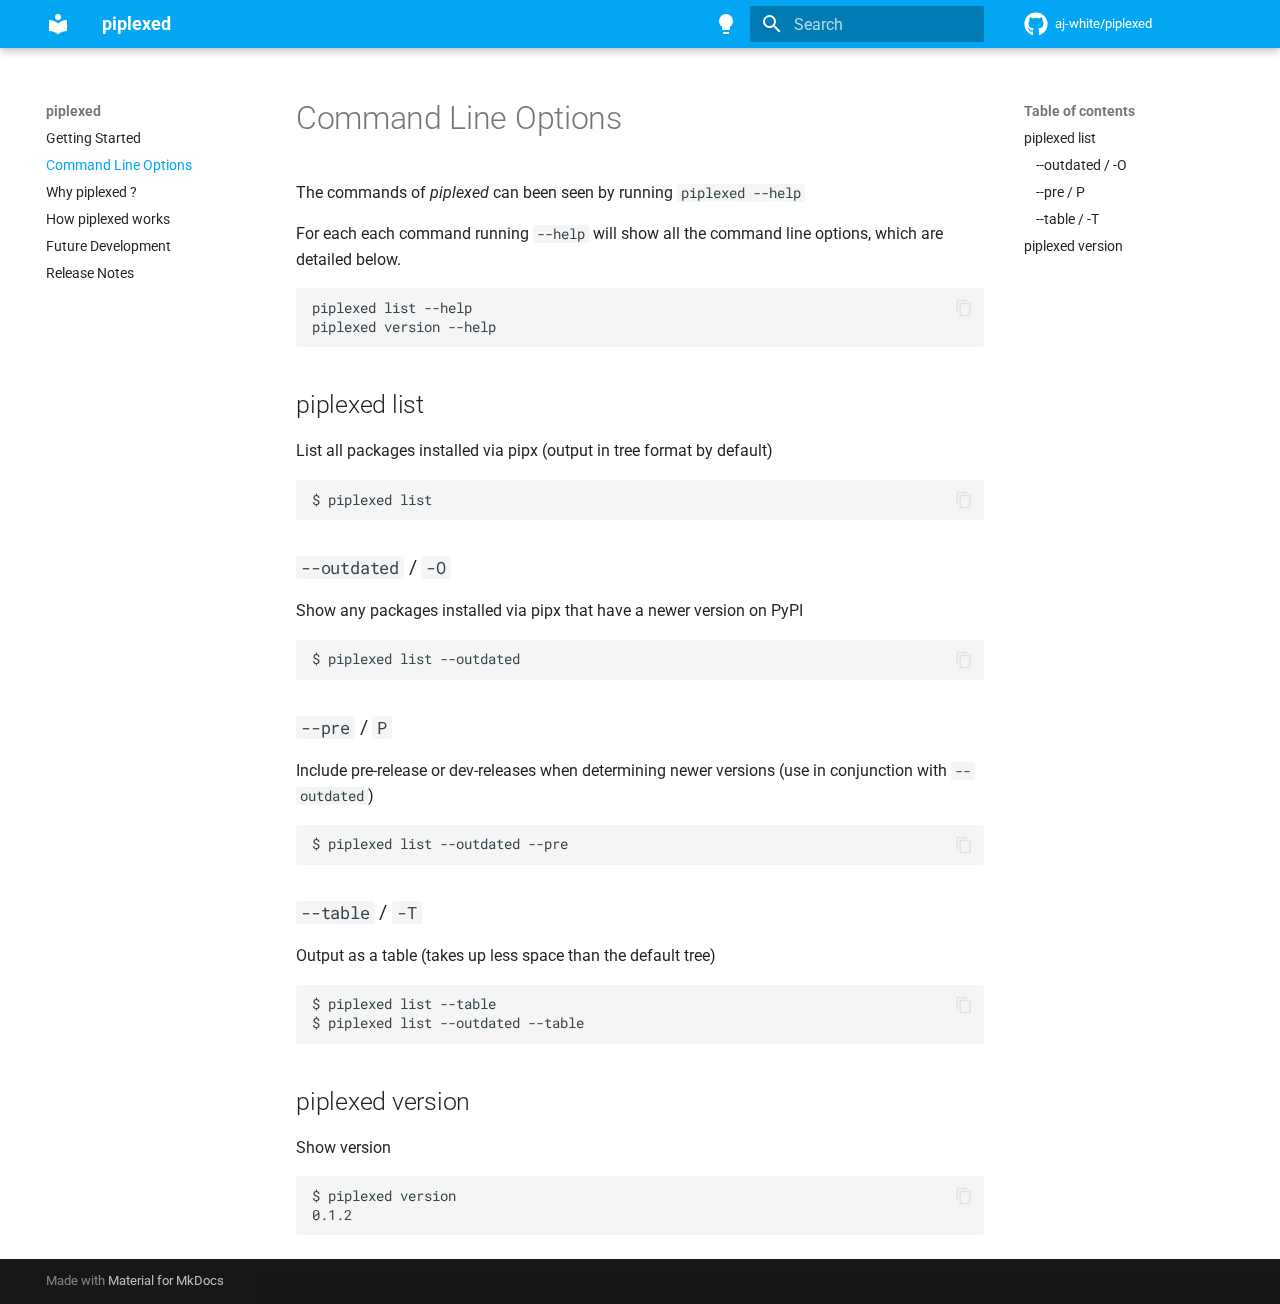
==== Command-line-options/index.html @ 7ccd39fd "Deployed 7c98d0a with MkDocs version: 1.4.3" ====
<!doctype html>
<html lang="en" class="no-js">
  <head>
    
      <meta charset="utf-8">
      <meta name="viewport" content="width=device-width,initial-scale=1">
      
        <meta name="description" content="Find outdated pipx installed packages">
      
      
      
      
        <link rel="prev" href="..">
      
      
        <link rel="next" href="../Why-piplexed/">
      
      <link rel="icon" href="../assets/images/favicon.png">
      <meta name="generator" content="mkdocs-1.4.3, mkdocs-material-9.1.15">
    
    
      
        <title>Command Line Options - piplexed</title>
      
    
    
      <link rel="stylesheet" href="../assets/stylesheets/main.26e3688c.min.css">
      
        
        <link rel="stylesheet" href="../assets/stylesheets/palette.ecc896b0.min.css">
      
      

    
    
    
      
        
        
        <link rel="preconnect" href="https://fonts.gstatic.com" crossorigin>
        <link rel="stylesheet" href="https://fonts.googleapis.com/css?family=Roboto:300,300i,400,400i,700,700i%7CRoboto+Mono:400,400i,700,700i&display=fallback">
        <style>:root{--md-text-font:"Roboto";--md-code-font:"Roboto Mono"}</style>
      
    
    
      <link rel="stylesheet" href="../css/custom.css">
    
    <script>__md_scope=new URL("..",location),__md_hash=e=>[...e].reduce((e,_)=>(e<<5)-e+_.charCodeAt(0),0),__md_get=(e,_=localStorage,t=__md_scope)=>JSON.parse(_.getItem(t.pathname+"."+e)),__md_set=(e,_,t=localStorage,a=__md_scope)=>{try{t.setItem(a.pathname+"."+e,JSON.stringify(_))}catch(e){}}</script>
    
      

    
    
    
  </head>
  
  
    
    
      
    
    
    
    
    <body dir="ltr" data-md-color-scheme="default" data-md-color-primary="light-blue" data-md-color-accent="purple">
  
    
    
      <script>var palette=__md_get("__palette");if(palette&&"object"==typeof palette.color)for(var key of Object.keys(palette.color))document.body.setAttribute("data-md-color-"+key,palette.color[key])</script>
    
    <input class="md-toggle" data-md-toggle="drawer" type="checkbox" id="__drawer" autocomplete="off">
    <input class="md-toggle" data-md-toggle="search" type="checkbox" id="__search" autocomplete="off">
    <label class="md-overlay" for="__drawer"></label>
    <div data-md-component="skip">
      
        
        <a href="#command-line-options" class="md-skip">
          Skip to content
        </a>
      
    </div>
    <div data-md-component="announce">
      
    </div>
    
    
      

  

<header class="md-header md-header--shadow" data-md-component="header">
  <nav class="md-header__inner md-grid" aria-label="Header">
    <a href=".." title="piplexed" class="md-header__button md-logo" aria-label="piplexed" data-md-component="logo">
      
  
  <svg xmlns="http://www.w3.org/2000/svg" viewBox="0 0 24 24"><path d="M12 8a3 3 0 0 0 3-3 3 3 0 0 0-3-3 3 3 0 0 0-3 3 3 3 0 0 0 3 3m0 3.54C9.64 9.35 6.5 8 3 8v11c3.5 0 6.64 1.35 9 3.54 2.36-2.19 5.5-3.54 9-3.54V8c-3.5 0-6.64 1.35-9 3.54Z"/></svg>

    </a>
    <label class="md-header__button md-icon" for="__drawer">
      <svg xmlns="http://www.w3.org/2000/svg" viewBox="0 0 24 24"><path d="M3 6h18v2H3V6m0 5h18v2H3v-2m0 5h18v2H3v-2Z"/></svg>
    </label>
    <div class="md-header__title" data-md-component="header-title">
      <div class="md-header__ellipsis">
        <div class="md-header__topic">
          <span class="md-ellipsis">
            piplexed
          </span>
        </div>
        <div class="md-header__topic" data-md-component="header-topic">
          <span class="md-ellipsis">
            
              Command Line Options
            
          </span>
        </div>
      </div>
    </div>
    
      
        <form class="md-header__option" data-md-component="palette">
          
            
            
            
            <input class="md-option" data-md-color-media="None" data-md-color-scheme="default" data-md-color-primary="light-blue" data-md-color-accent="purple"  aria-label="Switch to light mode"  type="radio" name="__palette" id="__palette_1">
            
              <label class="md-header__button md-icon" title="Switch to light mode" for="__palette_2" hidden>
                <svg xmlns="http://www.w3.org/2000/svg" viewBox="0 0 24 24"><path d="M12 2a7 7 0 0 0-7 7c0 2.38 1.19 4.47 3 5.74V17a1 1 0 0 0 1 1h6a1 1 0 0 0 1-1v-2.26c1.81-1.27 3-3.36 3-5.74a7 7 0 0 0-7-7M9 21a1 1 0 0 0 1 1h4a1 1 0 0 0 1-1v-1H9v1Z"/></svg>
              </label>
            
          
            
            
            
            <input class="md-option" data-md-color-media="None" data-md-color-scheme="slate" data-md-color-primary="light-blue" data-md-color-accent="amber"  aria-label="Switch to dark mode"  type="radio" name="__palette" id="__palette_2">
            
              <label class="md-header__button md-icon" title="Switch to dark mode" for="__palette_1" hidden>
                <svg xmlns="http://www.w3.org/2000/svg" viewBox="0 0 24 24"><path d="M12 2a7 7 0 0 1 7 7c0 2.38-1.19 4.47-3 5.74V17a1 1 0 0 1-1 1H9a1 1 0 0 1-1-1v-2.26C6.19 13.47 5 11.38 5 9a7 7 0 0 1 7-7M9 21v-1h6v1a1 1 0 0 1-1 1h-4a1 1 0 0 1-1-1m3-17a5 5 0 0 0-5 5c0 2.05 1.23 3.81 3 4.58V16h4v-2.42c1.77-.77 3-2.53 3-4.58a5 5 0 0 0-5-5Z"/></svg>
              </label>
            
          
        </form>
      
    
    
    
      <label class="md-header__button md-icon" for="__search">
        <svg xmlns="http://www.w3.org/2000/svg" viewBox="0 0 24 24"><path d="M9.5 3A6.5 6.5 0 0 1 16 9.5c0 1.61-.59 3.09-1.56 4.23l.27.27h.79l5 5-1.5 1.5-5-5v-.79l-.27-.27A6.516 6.516 0 0 1 9.5 16 6.5 6.5 0 0 1 3 9.5 6.5 6.5 0 0 1 9.5 3m0 2C7 5 5 7 5 9.5S7 14 9.5 14 14 12 14 9.5 12 5 9.5 5Z"/></svg>
      </label>
      <div class="md-search" data-md-component="search" role="dialog">
  <label class="md-search__overlay" for="__search"></label>
  <div class="md-search__inner" role="search">
    <form class="md-search__form" name="search">
      <input type="text" class="md-search__input" name="query" aria-label="Search" placeholder="Search" autocapitalize="off" autocorrect="off" autocomplete="off" spellcheck="false" data-md-component="search-query" required>
      <label class="md-search__icon md-icon" for="__search">
        <svg xmlns="http://www.w3.org/2000/svg" viewBox="0 0 24 24"><path d="M9.5 3A6.5 6.5 0 0 1 16 9.5c0 1.61-.59 3.09-1.56 4.23l.27.27h.79l5 5-1.5 1.5-5-5v-.79l-.27-.27A6.516 6.516 0 0 1 9.5 16 6.5 6.5 0 0 1 3 9.5 6.5 6.5 0 0 1 9.5 3m0 2C7 5 5 7 5 9.5S7 14 9.5 14 14 12 14 9.5 12 5 9.5 5Z"/></svg>
        <svg xmlns="http://www.w3.org/2000/svg" viewBox="0 0 24 24"><path d="M20 11v2H8l5.5 5.5-1.42 1.42L4.16 12l7.92-7.92L13.5 5.5 8 11h12Z"/></svg>
      </label>
      <nav class="md-search__options" aria-label="Search">
        
        <button type="reset" class="md-search__icon md-icon" title="Clear" aria-label="Clear" tabindex="-1">
          <svg xmlns="http://www.w3.org/2000/svg" viewBox="0 0 24 24"><path d="M19 6.41 17.59 5 12 10.59 6.41 5 5 6.41 10.59 12 5 17.59 6.41 19 12 13.41 17.59 19 19 17.59 13.41 12 19 6.41Z"/></svg>
        </button>
      </nav>
      
    </form>
    <div class="md-search__output">
      <div class="md-search__scrollwrap" data-md-scrollfix>
        <div class="md-search-result" data-md-component="search-result">
          <div class="md-search-result__meta">
            Initializing search
          </div>
          <ol class="md-search-result__list" role="presentation"></ol>
        </div>
      </div>
    </div>
  </div>
</div>
    
    
      <div class="md-header__source">
        <a href="https://github.com/aj-white/piplexed" title="Go to repository" class="md-source" data-md-component="source">
  <div class="md-source__icon md-icon">
    
    <svg xmlns="http://www.w3.org/2000/svg" viewBox="0 0 496 512"><!--! Font Awesome Free 6.4.0 by @fontawesome - https://fontawesome.com License - https://fontawesome.com/license/free (Icons: CC BY 4.0, Fonts: SIL OFL 1.1, Code: MIT License) Copyright 2023 Fonticons, Inc.--><path d="M165.9 397.4c0 2-2.3 3.6-5.2 3.6-3.3.3-5.6-1.3-5.6-3.6 0-2 2.3-3.6 5.2-3.6 3-.3 5.6 1.3 5.6 3.6zm-31.1-4.5c-.7 2 1.3 4.3 4.3 4.9 2.6 1 5.6 0 6.2-2s-1.3-4.3-4.3-5.2c-2.6-.7-5.5.3-6.2 2.3zm44.2-1.7c-2.9.7-4.9 2.6-4.6 4.9.3 2 2.9 3.3 5.9 2.6 2.9-.7 4.9-2.6 4.6-4.6-.3-1.9-3-3.2-5.9-2.9zM244.8 8C106.1 8 0 113.3 0 252c0 110.9 69.8 205.8 169.5 239.2 12.8 2.3 17.3-5.6 17.3-12.1 0-6.2-.3-40.4-.3-61.4 0 0-70 15-84.7-29.8 0 0-11.4-29.1-27.8-36.6 0 0-22.9-15.7 1.6-15.4 0 0 24.9 2 38.6 25.8 21.9 38.6 58.6 27.5 72.9 20.9 2.3-16 8.8-27.1 16-33.7-55.9-6.2-112.3-14.3-112.3-110.5 0-27.5 7.6-41.3 23.6-58.9-2.6-6.5-11.1-33.3 2.6-67.9 20.9-6.5 69 27 69 27 20-5.6 41.5-8.5 62.8-8.5s42.8 2.9 62.8 8.5c0 0 48.1-33.6 69-27 13.7 34.7 5.2 61.4 2.6 67.9 16 17.7 25.8 31.5 25.8 58.9 0 96.5-58.9 104.2-114.8 110.5 9.2 7.9 17 22.9 17 46.4 0 33.7-.3 75.4-.3 83.6 0 6.5 4.6 14.4 17.3 12.1C428.2 457.8 496 362.9 496 252 496 113.3 383.5 8 244.8 8zM97.2 352.9c-1.3 1-1 3.3.7 5.2 1.6 1.6 3.9 2.3 5.2 1 1.3-1 1-3.3-.7-5.2-1.6-1.6-3.9-2.3-5.2-1zm-10.8-8.1c-.7 1.3.3 2.9 2.3 3.9 1.6 1 3.6.7 4.3-.7.7-1.3-.3-2.9-2.3-3.9-2-.6-3.6-.3-4.3.7zm32.4 35.6c-1.6 1.3-1 4.3 1.3 6.2 2.3 2.3 5.2 2.6 6.5 1 1.3-1.3.7-4.3-1.3-6.2-2.2-2.3-5.2-2.6-6.5-1zm-11.4-14.7c-1.6 1-1.6 3.6 0 5.9 1.6 2.3 4.3 3.3 5.6 2.3 1.6-1.3 1.6-3.9 0-6.2-1.4-2.3-4-3.3-5.6-2z"/></svg>
  </div>
  <div class="md-source__repository">
    aj-white/piplexed
  </div>
</a>
      </div>
    
  </nav>
  
</header>
    
    <div class="md-container" data-md-component="container">
      
      
        
          
        
      
      <main class="md-main" data-md-component="main">
        <div class="md-main__inner md-grid">
          
            
              
              <div class="md-sidebar md-sidebar--primary" data-md-component="sidebar" data-md-type="navigation" >
                <div class="md-sidebar__scrollwrap">
                  <div class="md-sidebar__inner">
                    


<nav class="md-nav md-nav--primary" aria-label="Navigation" data-md-level="0">
  <label class="md-nav__title" for="__drawer">
    <a href=".." title="piplexed" class="md-nav__button md-logo" aria-label="piplexed" data-md-component="logo">
      
  
  <svg xmlns="http://www.w3.org/2000/svg" viewBox="0 0 24 24"><path d="M12 8a3 3 0 0 0 3-3 3 3 0 0 0-3-3 3 3 0 0 0-3 3 3 3 0 0 0 3 3m0 3.54C9.64 9.35 6.5 8 3 8v11c3.5 0 6.64 1.35 9 3.54 2.36-2.19 5.5-3.54 9-3.54V8c-3.5 0-6.64 1.35-9 3.54Z"/></svg>

    </a>
    piplexed
  </label>
  
    <div class="md-nav__source">
      <a href="https://github.com/aj-white/piplexed" title="Go to repository" class="md-source" data-md-component="source">
  <div class="md-source__icon md-icon">
    
    <svg xmlns="http://www.w3.org/2000/svg" viewBox="0 0 496 512"><!--! Font Awesome Free 6.4.0 by @fontawesome - https://fontawesome.com License - https://fontawesome.com/license/free (Icons: CC BY 4.0, Fonts: SIL OFL 1.1, Code: MIT License) Copyright 2023 Fonticons, Inc.--><path d="M165.9 397.4c0 2-2.3 3.6-5.2 3.6-3.3.3-5.6-1.3-5.6-3.6 0-2 2.3-3.6 5.2-3.6 3-.3 5.6 1.3 5.6 3.6zm-31.1-4.5c-.7 2 1.3 4.3 4.3 4.9 2.6 1 5.6 0 6.2-2s-1.3-4.3-4.3-5.2c-2.6-.7-5.5.3-6.2 2.3zm44.2-1.7c-2.9.7-4.9 2.6-4.6 4.9.3 2 2.9 3.3 5.9 2.6 2.9-.7 4.9-2.6 4.6-4.6-.3-1.9-3-3.2-5.9-2.9zM244.8 8C106.1 8 0 113.3 0 252c0 110.9 69.8 205.8 169.5 239.2 12.8 2.3 17.3-5.6 17.3-12.1 0-6.2-.3-40.4-.3-61.4 0 0-70 15-84.7-29.8 0 0-11.4-29.1-27.8-36.6 0 0-22.9-15.7 1.6-15.4 0 0 24.9 2 38.6 25.8 21.9 38.6 58.6 27.5 72.9 20.9 2.3-16 8.8-27.1 16-33.7-55.9-6.2-112.3-14.3-112.3-110.5 0-27.5 7.6-41.3 23.6-58.9-2.6-6.5-11.1-33.3 2.6-67.9 20.9-6.5 69 27 69 27 20-5.6 41.5-8.5 62.8-8.5s42.8 2.9 62.8 8.5c0 0 48.1-33.6 69-27 13.7 34.7 5.2 61.4 2.6 67.9 16 17.7 25.8 31.5 25.8 58.9 0 96.5-58.9 104.2-114.8 110.5 9.2 7.9 17 22.9 17 46.4 0 33.7-.3 75.4-.3 83.6 0 6.5 4.6 14.4 17.3 12.1C428.2 457.8 496 362.9 496 252 496 113.3 383.5 8 244.8 8zM97.2 352.9c-1.3 1-1 3.3.7 5.2 1.6 1.6 3.9 2.3 5.2 1 1.3-1 1-3.3-.7-5.2-1.6-1.6-3.9-2.3-5.2-1zm-10.8-8.1c-.7 1.3.3 2.9 2.3 3.9 1.6 1 3.6.7 4.3-.7.7-1.3-.3-2.9-2.3-3.9-2-.6-3.6-.3-4.3.7zm32.4 35.6c-1.6 1.3-1 4.3 1.3 6.2 2.3 2.3 5.2 2.6 6.5 1 1.3-1.3.7-4.3-1.3-6.2-2.2-2.3-5.2-2.6-6.5-1zm-11.4-14.7c-1.6 1-1.6 3.6 0 5.9 1.6 2.3 4.3 3.3 5.6 2.3 1.6-1.3 1.6-3.9 0-6.2-1.4-2.3-4-3.3-5.6-2z"/></svg>
  </div>
  <div class="md-source__repository">
    aj-white/piplexed
  </div>
</a>
    </div>
  
  <ul class="md-nav__list" data-md-scrollfix>
    
      
      
      

  
  
  
    <li class="md-nav__item">
      <a href=".." class="md-nav__link">
        Getting Started
      </a>
    </li>
  

    
      
      
      

  
  
    
  
  
    <li class="md-nav__item md-nav__item--active">
      
      <input class="md-nav__toggle md-toggle" type="checkbox" id="__toc">
      
      
        
      
      
        <label class="md-nav__link md-nav__link--active" for="__toc">
          Command Line Options
          <span class="md-nav__icon md-icon"></span>
        </label>
      
      <a href="./" class="md-nav__link md-nav__link--active">
        Command Line Options
      </a>
      
        

<nav class="md-nav md-nav--secondary" aria-label="Table of contents">
  
  
  
    
  
  
    <label class="md-nav__title" for="__toc">
      <span class="md-nav__icon md-icon"></span>
      Table of contents
    </label>
    <ul class="md-nav__list" data-md-component="toc" data-md-scrollfix>
      
        <li class="md-nav__item">
  <a href="#piplexed-list" class="md-nav__link">
    piplexed list
  </a>
  
    <nav class="md-nav" aria-label="piplexed list">
      <ul class="md-nav__list">
        
          <li class="md-nav__item">
  <a href="#-outdated-o" class="md-nav__link">
    --outdated / -O
  </a>
  
</li>
        
          <li class="md-nav__item">
  <a href="#-pre-p" class="md-nav__link">
    --pre / P
  </a>
  
</li>
        
          <li class="md-nav__item">
  <a href="#-table-t" class="md-nav__link">
    --table / -T
  </a>
  
</li>
        
      </ul>
    </nav>
  
</li>
      
        <li class="md-nav__item">
  <a href="#piplexed-version" class="md-nav__link">
    piplexed version
  </a>
  
</li>
      
    </ul>
  
</nav>
      
    </li>
  

    
      
      
      

  
  
  
    <li class="md-nav__item">
      <a href="../Why-piplexed/" class="md-nav__link">
        Why piplexed ?
      </a>
    </li>
  

    
      
      
      

  
  
  
    <li class="md-nav__item">
      <a href="../How-piplexed-works/" class="md-nav__link">
        How piplexed works
      </a>
    </li>
  

    
      
      
      

  
  
  
    <li class="md-nav__item">
      <a href="../Future-development/" class="md-nav__link">
        Future Development
      </a>
    </li>
  

    
      
      
      

  
  
  
    <li class="md-nav__item">
      <a href="../Release-notes/" class="md-nav__link">
        Release Notes
      </a>
    </li>
  

    
  </ul>
</nav>
                  </div>
                </div>
              </div>
            
            
              
              <div class="md-sidebar md-sidebar--secondary" data-md-component="sidebar" data-md-type="toc" >
                <div class="md-sidebar__scrollwrap">
                  <div class="md-sidebar__inner">
                    

<nav class="md-nav md-nav--secondary" aria-label="Table of contents">
  
  
  
    
  
  
    <label class="md-nav__title" for="__toc">
      <span class="md-nav__icon md-icon"></span>
      Table of contents
    </label>
    <ul class="md-nav__list" data-md-component="toc" data-md-scrollfix>
      
        <li class="md-nav__item">
  <a href="#piplexed-list" class="md-nav__link">
    piplexed list
  </a>
  
    <nav class="md-nav" aria-label="piplexed list">
      <ul class="md-nav__list">
        
          <li class="md-nav__item">
  <a href="#-outdated-o" class="md-nav__link">
    --outdated / -O
  </a>
  
</li>
        
          <li class="md-nav__item">
  <a href="#-pre-p" class="md-nav__link">
    --pre / P
  </a>
  
</li>
        
          <li class="md-nav__item">
  <a href="#-table-t" class="md-nav__link">
    --table / -T
  </a>
  
</li>
        
      </ul>
    </nav>
  
</li>
      
        <li class="md-nav__item">
  <a href="#piplexed-version" class="md-nav__link">
    piplexed version
  </a>
  
</li>
      
    </ul>
  
</nav>
                  </div>
                </div>
              </div>
            
          
          
            <div class="md-content" data-md-component="content">
              <article class="md-content__inner md-typeset">
                
                  

  
  


<h1 id="command-line-options">Command Line Options</h1>
<p>The commands of <em>piplexed</em> can been seen by running <code>piplexed --help</code></p>
<p>For each each command running <code>--help</code> will show all the command line options, which are detailed below.</p>
<pre><code class="language-shell">piplexed list --help
piplexed version --help
</code></pre>
<h2 id="piplexed-list">piplexed list</h2>
<p>List all packages installed via pipx (output in tree format by default)</p>
<pre><code class="language-shell">$ piplexed list
</code></pre>
<h3 id="-outdated-o"><code>--outdated</code> / <code>-O</code></h3>
<p>Show any packages installed via pipx that have a newer version on PyPI</p>
<pre><code class="language-shell">$ piplexed list --outdated
</code></pre>
<h3 id="-pre-p"><code>--pre</code> / <code>P</code></h3>
<p>Include pre-release or dev-releases when determining newer versions (use in conjunction with <code>--outdated</code>)</p>
<pre><code class="language-shell">$ piplexed list --outdated --pre
</code></pre>
<h3 id="-table-t"><code>--table</code> / <code>-T</code></h3>
<p>Output as a table (takes up less space than the default tree)</p>
<pre><code class="language-shell">$ piplexed list --table
$ piplexed list --outdated --table
</code></pre>
<h2 id="piplexed-version">piplexed version</h2>
<p>Show version</p>
<pre><code class="language-shell">$ piplexed version
0.1.2
</code></pre>





                
              </article>
            </div>
          
          
        </div>
        
      </main>
      
        <footer class="md-footer">
  
  <div class="md-footer-meta md-typeset">
    <div class="md-footer-meta__inner md-grid">
      <div class="md-copyright">
  
  
    Made with
    <a href="https://squidfunk.github.io/mkdocs-material/" target="_blank" rel="noopener">
      Material for MkDocs
    </a>
  
</div>
      
    </div>
  </div>
</footer>
      
    </div>
    <div class="md-dialog" data-md-component="dialog">
      <div class="md-dialog__inner md-typeset"></div>
    </div>
    
    <script id="__config" type="application/json">{"base": "..", "features": ["content.code.copy"], "search": "../assets/javascripts/workers/search.208ed371.min.js", "translations": {"clipboard.copied": "Copied to clipboard", "clipboard.copy": "Copy to clipboard", "search.result.more.one": "1 more on this page", "search.result.more.other": "# more on this page", "search.result.none": "No matching documents", "search.result.one": "1 matching document", "search.result.other": "# matching documents", "search.result.placeholder": "Type to start searching", "search.result.term.missing": "Missing", "select.version": "Select version"}}</script>
    
    
      <script src="../assets/javascripts/bundle.b4d07000.min.js"></script>
      
    
  </body>
</html>
---- assets/stylesheets/main.26e3688c.min.css ----
@charset "UTF-8";html{-webkit-text-size-adjust:none;-moz-text-size-adjust:none;text-size-adjust:none;box-sizing:border-box}*,:after,:before{box-sizing:inherit}@media (prefers-reduced-motion){*,:after,:before{transition:none!important}}body{margin:0}a,button,input,label{-webkit-tap-highlight-color:transparent}a{color:inherit;text-decoration:none}hr{border:0;box-sizing:initial;display:block;height:.05rem;overflow:visible;padding:0}small{font-size:80%}sub,sup{line-height:1em}img{border-style:none}table{border-collapse:initial;border-spacing:0}td,th{font-weight:400;vertical-align:top}button{background:#0000;border:0;font-family:inherit;font-size:inherit;margin:0;padding:0}input{border:0;outline:none}:root{--md-primary-fg-color:#4051b5;--md-primary-fg-color--light:#5d6cc0;--md-primary-fg-color--dark:#303fa1;--md-primary-bg-color:#fff;--md-primary-bg-color--light:#ffffffb3;--md-accent-fg-color:#526cfe;--md-accent-fg-color--transparent:#526cfe1a;--md-accent-bg-color:#fff;--md-accent-bg-color--light:#ffffffb3}[data-md-color-scheme=default]{color-scheme:light}[data-md-color-scheme=default] img[src$="#gh-dark-mode-only"],[data-md-color-scheme=default] img[src$="#only-dark"]{display:none}:root,[data-md-color-scheme=default]{--md-default-fg-color:#000000de;--md-default-fg-color--light:#0000008a;--md-default-fg-color--lighter:#00000052;--md-default-fg-color--lightest:#00000012;--md-default-bg-color:#fff;--md-default-bg-color--light:#ffffffb3;--md-default-bg-color--lighter:#ffffff4d;--md-default-bg-color--lightest:#ffffff1f;--md-code-fg-color:#36464e;--md-code-bg-color:#f5f5f5;--md-code-hl-color:#ffff0080;--md-code-hl-number-color:#d52a2a;--md-code-hl-special-color:#db1457;--md-code-hl-function-color:#a846b9;--md-code-hl-constant-color:#6e59d9;--md-code-hl-keyword-color:#3f6ec6;--md-code-hl-string-color:#1c7d4d;--md-code-hl-name-color:var(--md-code-fg-color);--md-code-hl-operator-color:var(--md-default-fg-color--light);--md-code-hl-punctuation-color:var(--md-default-fg-color--light);--md-code-hl-comment-color:var(--md-default-fg-color--light);--md-code-hl-generic-color:var(--md-default-fg-color--light);--md-code-hl-variable-color:var(--md-default-fg-color--light);--md-typeset-color:var(--md-default-fg-color);--md-typeset-a-color:var(--md-primary-fg-color);--md-typeset-mark-color:#ffff0080;--md-typeset-del-color:#f5503d26;--md-typeset-ins-color:#0bd57026;--md-typeset-kbd-color:#fafafa;--md-typeset-kbd-accent-color:#fff;--md-typeset-kbd-border-color:#b8b8b8;--md-typeset-table-color:#0000001f;--md-typeset-table-color--light:rgba(0,0,0,.035);--md-admonition-fg-color:var(--md-default-fg-color);--md-admonition-bg-color:var(--md-default-bg-color);--md-warning-fg-color:#000000de;--md-warning-bg-color:#ff9;--md-footer-fg-color:#fff;--md-footer-fg-color--light:#ffffffb3;--md-footer-fg-color--lighter:#ffffff73;--md-footer-bg-color:#000000de;--md-footer-bg-color--dark:#00000052;--md-shadow-z1:0 0.2rem 0.5rem #0000000d,0 0 0.05rem #0000001a;--md-shadow-z2:0 0.2rem 0.5rem #0000001a,0 0 0.05rem #00000040;--md-shadow-z3:0 0.2rem 0.5rem #0003,0 0 0.05rem #00000059}.md-icon svg{fill:currentcolor;display:block;height:1.2rem;width:1.2rem}body{-webkit-font-smoothing:antialiased;-moz-osx-font-smoothing:grayscale;--md-text-font-family:var(--md-text-font,_),-apple-system,BlinkMacSystemFont,Helvetica,Arial,sans-serif;--md-code-font-family:var(--md-code-font,_),SFMono-Regular,Consolas,Menlo,monospace}aside,body,input{font-feature-settings:"kern","liga";color:var(--md-typeset-color);font-family:var(--md-text-font-family)}code,kbd,pre{font-feature-settings:"kern";font-family:var(--md-code-font-family)}:root{--md-typeset-table-sort-icon:url('data:image/svg+xml;charset=utf-8,<svg xmlns="http://www.w3.org/2000/svg" viewBox="0 0 24 24"><path d="m18 21-4-4h3V7h-3l4-4 4 4h-3v10h3M2 19v-2h10v2M2 13v-2h7v2M2 7V5h4v2H2Z"/></svg>');--md-typeset-table-sort-icon--asc:url('data:image/svg+xml;charset=utf-8,<svg xmlns="http://www.w3.org/2000/svg" viewBox="0 0 24 24"><path d="M19 17h3l-4 4-4-4h3V3h2M2 17h10v2H2M6 5v2H2V5m0 6h7v2H2v-2Z"/></svg>');--md-typeset-table-sort-icon--desc:url('data:image/svg+xml;charset=utf-8,<svg xmlns="http://www.w3.org/2000/svg" viewBox="0 0 24 24"><path d="M19 7h3l-4-4-4 4h3v14h2M2 17h10v2H2M6 5v2H2V5m0 6h7v2H2v-2Z"/></svg>')}.md-typeset{-webkit-print-color-adjust:exact;color-adjust:exact;font-size:.8rem;line-height:1.6}@media print{.md-typeset{font-size:.68rem}}.md-typeset blockquote,.md-typeset dl,.md-typeset figure,.md-typeset ol,.md-typeset pre,.md-typeset ul{margin-bottom:1em;margin-top:1em}.md-typeset h1{color:var(--md-default-fg-color--light);font-size:2em;line-height:1.3;margin:0 0 1.25em}.md-typeset h1,.md-typeset h2{font-weight:300;letter-spacing:-.01em}.md-typeset h2{font-size:1.5625em;line-height:1.4;margin:1.6em 0 .64em}.md-typeset h3{font-size:1.25em;font-weight:400;letter-spacing:-.01em;line-height:1.5;margin:1.6em 0 .8em}.md-typeset h2+h3{margin-top:.8em}.md-typeset h4{font-weight:700;letter-spacing:-.01em;margin:1em 0}.md-typeset h5,.md-typeset h6{color:var(--md-default-fg-color--light);font-size:.8em;font-weight:700;letter-spacing:-.01em;margin:1.25em 0}.md-typeset h5{text-transform:uppercase}.md-typeset hr{border-bottom:.05rem solid var(--md-default-fg-color--lightest);display:flow-root;margin:1.5em 0}.md-typeset a{color:var(--md-typeset-a-color);word-break:break-word}.md-typeset a,.md-typeset a:before{transition:color 125ms}.md-typeset a:focus,.md-typeset a:hover{color:var(--md-accent-fg-color)}.md-typeset a:focus code,.md-typeset a:hover code{background-color:var(--md-accent-fg-color--transparent)}.md-typeset a code{color:currentcolor;transition:background-color 125ms}.md-typeset a.focus-visible{outline-color:var(--md-accent-fg-color);outline-offset:.2rem}.md-typeset code,.md-typeset kbd,.md-typeset pre{color:var(--md-code-fg-color);direction:ltr;font-variant-ligatures:none}@media print{.md-typeset code,.md-typeset kbd,.md-typeset pre{white-space:pre-wrap}}.md-typeset code{background-color:var(--md-code-bg-color);border-radius:.1rem;-webkit-box-decoration-break:clone;box-decoration-break:clone;font-size:.85em;padding:0 .2941176471em;word-break:break-word}.md-typeset code:not(.focus-visible){-webkit-tap-highlight-color:transparent;outline:none}.md-typeset pre{display:flow-root;line-height:1.4;position:relative}.md-typeset pre>code{-webkit-box-decoration-break:slice;box-decoration-break:slice;box-shadow:none;display:block;margin:0;outline-color:var(--md-accent-fg-color);overflow:auto;padding:.7720588235em 1.1764705882em;scrollbar-color:var(--md-default-fg-color--lighter) #0000;scrollbar-width:thin;touch-action:auto;word-break:normal}.md-typeset pre>code:hover{scrollbar-color:var(--md-accent-fg-color) #0000}.md-typeset pre>code::-webkit-scrollbar{height:.2rem;width:.2rem}.md-typeset pre>code::-webkit-scrollbar-thumb{background-color:var(--md-default-fg-color--lighter)}.md-typeset pre>code::-webkit-scrollbar-thumb:hover{background-color:var(--md-accent-fg-color)}.md-typeset kbd{background-color:var(--md-typeset-kbd-color);border-radius:.1rem;box-shadow:0 .1rem 0 .05rem var(--md-typeset-kbd-border-color),0 .1rem 0 var(--md-typeset-kbd-border-color),0 -.1rem .2rem var(--md-typeset-kbd-accent-color) inset;color:var(--md-default-fg-color);display:inline-block;font-size:.75em;padding:0 .6666666667em;vertical-align:text-top;word-break:break-word}.md-typeset mark{background-color:var(--md-typeset-mark-color);-webkit-box-decoration-break:clone;box-decoration-break:clone;color:inherit;word-break:break-word}.md-typeset abbr{border-bottom:.05rem dotted var(--md-default-fg-color--light);cursor:help;text-decoration:none}@media (hover:none){.md-typeset abbr[title]:focus:after,.md-typeset abbr[title]:hover:after{background-color:var(--md-default-fg-color);border-radius:.1rem;box-shadow:var(--md-shadow-z3);color:var(--md-default-bg-color);content:attr(title);font-size:.7rem;left:.8rem;margin-top:2em;padding:.2rem .3rem;position:absolute;right:.8rem}}.md-typeset small{opacity:.75}[dir=ltr] .md-typeset sub,[dir=ltr] .md-typeset sup{margin-left:.078125em}[dir=rtl] .md-typeset sub,[dir=rtl] .md-typeset sup{margin-right:.078125em}[dir=ltr] .md-typeset blockquote{padding-left:.6rem}[dir=rtl] .md-typeset blockquote{padding-right:.6rem}[dir=ltr] .md-typeset blockquote{border-left:.2rem solid var(--md-default-fg-color--lighter)}[dir=rtl] .md-typeset blockquote{border-right:.2rem solid var(--md-default-fg-color--lighter)}.md-typeset blockquote{color:var(--md-default-fg-color--light);margin-left:0;margin-right:0}.md-typeset ul{list-style-type:disc}[dir=ltr] .md-typeset ol,[dir=ltr] .md-typeset ul{margin-left:.625em}[dir=rtl] .md-typeset ol,[dir=rtl] .md-typeset ul{margin-right:.625em}.md-typeset ol,.md-typeset ul{padding:0}.md-typeset ol:not([hidden]),.md-typeset ul:not([hidden]){display:flow-root}.md-typeset ol ol,.md-typeset ul ol{list-style-type:lower-alpha}.md-typeset ol ol ol,.md-typeset ul ol ol{list-style-type:lower-roman}[dir=ltr] .md-typeset ol li,[dir=ltr] .md-typeset ul li{margin-left:1.25em}[dir=rtl] .md-typeset ol li,[dir=rtl] .md-typeset ul li{margin-right:1.25em}.md-typeset ol li,.md-typeset ul li{margin-bottom:.5em}.md-typeset ol li blockquote,.md-typeset ol li p,.md-typeset ul li blockquote,.md-typeset ul li p{margin:.5em 0}.md-typeset ol li:last-child,.md-typeset ul li:last-child{margin-bottom:0}[dir=ltr] .md-typeset ol li ol,[dir=ltr] .md-typeset ol li ul,[dir=ltr] .md-typeset ul li ol,[dir=ltr] .md-typeset ul li ul{margin-left:.625em}[dir=rtl] .md-typeset ol li ol,[dir=rtl] .md-typeset ol li ul,[dir=rtl] .md-typeset ul li ol,[dir=rtl] .md-typeset ul li ul{margin-right:.625em}.md-typeset ol li ol,.md-typeset ol li ul,.md-typeset ul li ol,.md-typeset ul li ul{margin-bottom:.5em;margin-top:.5em}[dir=ltr] .md-typeset dd{margin-left:1.875em}[dir=rtl] .md-typeset dd{margin-right:1.875em}.md-typeset dd{margin-bottom:1.5em;margin-top:1em}.md-typeset img,.md-typeset svg,.md-typeset video{height:auto;max-width:100%}.md-typeset img[align=left]{margin:1em 1em 1em 0}.md-typeset img[align=right]{margin:1em 0 1em 1em}.md-typeset img[align]:only-child{margin-top:0}.md-typeset figure{display:flow-root;margin:1em auto;max-width:100%;text-align:center;width:-webkit-fit-content;width:-moz-fit-content;width:fit-content}.md-typeset figure img{display:block}.md-typeset figcaption{font-style:italic;margin:1em auto;max-width:24rem}.md-typeset iframe{max-width:100%}.md-typeset table:not([class]){background-color:var(--md-default-bg-color);border:.05rem solid var(--md-typeset-table-color);border-radius:.1rem;display:inline-block;font-size:.64rem;max-width:100%;overflow:auto;touch-action:auto}@media print{.md-typeset table:not([class]){display:table}}.md-typeset table:not([class])+*{margin-top:1.5em}.md-typeset table:not([class]) td>:first-child,.md-typeset table:not([class]) th>:first-child{margin-top:0}.md-typeset table:not([class]) td>:last-child,.md-typeset table:not([class]) th>:last-child{margin-bottom:0}.md-typeset table:not([class]) td:not([align]),.md-typeset table:not([class]) th:not([align]){text-align:left}[dir=rtl] .md-typeset table:not([class]) td:not([align]),[dir=rtl] .md-typeset table:not([class]) th:not([align]){text-align:right}.md-typeset table:not([class]) th{font-weight:700;min-width:5rem;padding:.9375em 1.25em;vertical-align:top}.md-typeset table:not([class]) td{border-top:.05rem solid var(--md-typeset-table-color);padding:.9375em 1.25em;vertical-align:top}.md-typeset table:not([class]) tbody tr{transition:background-color 125ms}.md-typeset table:not([class]) tbody tr:hover{background-color:var(--md-typeset-table-color--light);box-shadow:0 .05rem 0 var(--md-default-bg-color) inset}.md-typeset table:not([class]) a{word-break:normal}.md-typeset table th[role=columnheader]{cursor:pointer}[dir=ltr] .md-typeset table th[role=columnheader]:after{margin-left:.5em}[dir=rtl] .md-typeset table th[role=columnheader]:after{margin-right:.5em}.md-typeset table th[role=columnheader]:after{content:"";display:inline-block;height:1.2em;-webkit-mask-image:var(--md-typeset-table-sort-icon);mask-image:var(--md-typeset-table-sort-icon);-webkit-mask-repeat:no-repeat;mask-repeat:no-repeat;-webkit-mask-size:contain;mask-size:contain;transition:background-color 125ms;vertical-align:text-bottom;width:1.2em}.md-typeset table th[role=columnheader]:hover:after{background-color:var(--md-default-fg-color--lighter)}.md-typeset table th[role=columnheader][aria-sort=ascending]:after{background-color:var(--md-default-fg-color--light);-webkit-mask-image:var(--md-typeset-table-sort-icon--asc);mask-image:var(--md-typeset-table-sort-icon--asc)}.md-typeset table th[role=columnheader][aria-sort=descending]:after{background-color:var(--md-default-fg-color--light);-webkit-mask-image:var(--md-typeset-table-sort-icon--desc);mask-image:var(--md-typeset-table-sort-icon--desc)}.md-typeset__scrollwrap{margin:1em -.8rem;overflow-x:auto;touch-action:auto}.md-typeset__table{display:inline-block;margin-bottom:.5em;padding:0 .8rem}@media print{.md-typeset__table{display:block}}html .md-typeset__table table{display:table;margin:0;overflow:hidden;width:100%}@media screen and (max-width:44.9375em){.md-content__inner>pre{margin:1em -.8rem}.md-content__inner>pre code{border-radius:0}}.md-banner{background-color:var(--md-footer-bg-color);color:var(--md-footer-fg-color);overflow:auto}@media print{.md-banner{display:none}}.md-banner--warning{background-color:var(--md-warning-bg-color);color:var(--md-warning-fg-color)}.md-banner__inner{font-size:.7rem;margin:.6rem auto;padding:0 .8rem}[dir=ltr] .md-banner__button{float:right}[dir=rtl] .md-banner__button{float:left}.md-banner__button{color:inherit;cursor:pointer;transition:opacity .25s}.md-banner__button:hover{opacity:.7}html{font-size:125%;height:100%;overflow-x:hidden}@media screen and (min-width:100em){html{font-size:137.5%}}@media screen and (min-width:125em){html{font-size:150%}}body{background-color:var(--md-default-bg-color);display:flex;flex-direction:column;font-size:.5rem;min-height:100%;position:relative;width:100%}@media print{body{display:block}}@media screen and (max-width:59.9375em){body[data-md-scrolllock]{position:fixed}}.md-grid{margin-left:auto;margin-right:auto;max-width:61rem}.md-container{display:flex;flex-direction:column;flex-grow:1}@media print{.md-container{display:block}}.md-main{flex-grow:1}.md-main__inner{display:flex;height:100%;margin-top:1.5rem}.md-ellipsis{overflow:hidden;text-overflow:ellipsis}.md-toggle{display:none}.md-option{height:0;opacity:0;position:absolute;width:0}.md-option:checked+label:not([hidden]){display:block}.md-option.focus-visible+label{outline-color:var(--md-accent-fg-color);outline-style:auto}.md-skip{background-color:var(--md-default-fg-color);border-radius:.1rem;color:var(--md-default-bg-color);font-size:.64rem;margin:.5rem;opacity:0;outline-color:var(--md-accent-fg-color);padding:.3rem .5rem;position:fixed;transform:translateY(.4rem);z-index:-1}.md-skip:focus{opacity:1;transform:translateY(0);transition:transform .25s cubic-bezier(.4,0,.2,1),opacity 175ms 75ms;z-index:10}@page{margin:25mm}:root{--md-clipboard-icon:url('data:image/svg+xml;charset=utf-8,<svg xmlns="http://www.w3.org/2000/svg" viewBox="0 0 24 24"><path d="M19 21H8V7h11m0-2H8a2 2 0 0 0-2 2v14a2 2 0 0 0 2 2h11a2 2 0 0 0 2-2V7a2 2 0 0 0-2-2m-3-4H4a2 2 0 0 0-2 2v14h2V3h12V1Z"/></svg>')}.md-clipboard{border-radius:.1rem;color:var(--md-default-fg-color--lightest);cursor:pointer;height:1.5em;outline-color:var(--md-accent-fg-color);outline-offset:.1rem;position:absolute;right:.5em;top:.5em;transition:color .25s;width:1.5em;z-index:1}@media print{.md-clipboard{display:none}}.md-clipboard:not(.focus-visible){-webkit-tap-highlight-color:transparent;outline:none}:hover>.md-clipboard{color:var(--md-default-fg-color--light)}.md-clipboard:focus,.md-clipboard:hover{color:var(--md-accent-fg-color)}.md-clipboard:after{background-color:currentcolor;content:"";display:block;height:1.125em;margin:0 auto;-webkit-mask-image:var(--md-clipboard-icon);mask-image:var(--md-clipboard-icon);-webkit-mask-position:center;mask-position:center;-webkit-mask-repeat:no-repeat;mask-repeat:no-repeat;-webkit-mask-size:contain;mask-size:contain;width:1.125em}.md-clipboard--inline{cursor:pointer}.md-clipboard--inline code{transition:color .25s,background-color .25s}.md-clipboard--inline:focus code,.md-clipboard--inline:hover code{background-color:var(--md-accent-fg-color--transparent);color:var(--md-accent-fg-color)}@keyframes consent{0%{opacity:0;transform:translateY(100%)}to{opacity:1;transform:translateY(0)}}@keyframes overlay{0%{opacity:0}to{opacity:1}}.md-consent__overlay{animation:overlay .25s both;-webkit-backdrop-filter:blur(.1rem);backdrop-filter:blur(.1rem);background-color:#0000008a;height:100%;opacity:1;position:fixed;top:0;width:100%;z-index:5}.md-consent__inner{animation:consent .5s cubic-bezier(.1,.7,.1,1) both;background-color:var(--md-default-bg-color);border:0;border-radius:.1rem;bottom:0;box-shadow:0 0 .2rem #0000001a,0 .2rem .4rem #0003;max-height:100%;overflow:auto;padding:0;position:fixed;width:100%;z-index:5}.md-consent__form{padding:.8rem}.md-consent__settings{display:none;margin:1em 0}input:checked+.md-consent__settings{display:block}.md-consent__controls{margin-bottom:.8rem}.md-typeset .md-consent__controls .md-button{display:inline}@media screen and (max-width:44.9375em){.md-typeset .md-consent__controls .md-button{display:block;margin-top:.4rem;text-align:center;width:100%}}.md-consent label{cursor:pointer}.md-content{flex-grow:1;min-width:0}.md-content__inner{margin:0 .8rem 1.2rem;padding-top:.6rem}@media screen and (min-width:76.25em){[dir=ltr] .md-sidebar--primary:not([hidden])~.md-content>.md-content__inner{margin-left:1.2rem}[dir=ltr] .md-sidebar--secondary:not([hidden])~.md-content>.md-content__inner,[dir=rtl] .md-sidebar--primary:not([hidden])~.md-content>.md-content__inner{margin-right:1.2rem}[dir=rtl] .md-sidebar--secondary:not([hidden])~.md-content>.md-content__inner{margin-left:1.2rem}}.md-content__inner:before{content:"";display:block;height:.4rem}.md-content__inner>:last-child{margin-bottom:0}[dir=ltr] .md-content__button{float:right}[dir=rtl] .md-content__button{float:left}[dir=ltr] .md-content__button{margin-left:.4rem}[dir=rtl] .md-content__button{margin-right:.4rem}.md-content__button{margin:.4rem 0;padding:0}@media print{.md-content__button{display:none}}.md-typeset .md-content__button{color:var(--md-default-fg-color--lighter)}.md-content__button svg{display:inline;vertical-align:top}[dir=rtl] .md-content__button svg{transform:scaleX(-1)}[dir=ltr] .md-dialog{right:.8rem}[dir=rtl] .md-dialog{left:.8rem}.md-dialog{background-color:var(--md-default-fg-color);border-radius:.1rem;bottom:.8rem;box-shadow:var(--md-shadow-z3);min-width:11.1rem;opacity:0;padding:.4rem .6rem;pointer-events:none;position:fixed;transform:translateY(100%);transition:transform 0ms .4s,opacity .4s;z-index:4}@media print{.md-dialog{display:none}}.md-dialog--active{opacity:1;pointer-events:auto;transform:translateY(0);transition:transform .4s cubic-bezier(.075,.85,.175,1),opacity .4s}.md-dialog__inner{color:var(--md-default-bg-color);font-size:.7rem}.md-feedback{margin:2em 0 1em;text-align:center}.md-feedback fieldset{border:none;margin:0;padding:0}.md-feedback__title{font-weight:700;margin:1em auto}.md-feedback__inner{position:relative}.md-feedback__list{align-content:baseline;display:flex;flex-wrap:wrap;justify-content:center;position:relative}.md-feedback__list:hover .md-icon:not(:disabled){color:var(--md-default-fg-color--lighter)}:disabled .md-feedback__list{min-height:1.8rem}.md-feedback__icon{color:var(--md-default-fg-color--light);cursor:pointer;flex-shrink:0;margin:0 .1rem;transition:color 125ms}.md-feedback__icon:not(:disabled).md-icon:hover{color:var(--md-accent-fg-color)}.md-feedback__icon:disabled{color:var(--md-default-fg-color--lightest);pointer-events:none}.md-feedback__note{opacity:0;position:relative;transform:translateY(.4rem);transition:transform .4s cubic-bezier(.1,.7,.1,1),opacity .15s}.md-feedback__note>*{margin:0 auto;max-width:16rem}:disabled .md-feedback__note{opacity:1;transform:translateY(0)}.md-footer{background-color:var(--md-footer-bg-color);color:var(--md-footer-fg-color)}@media print{.md-footer{display:none}}.md-footer__inner{justify-content:space-between;overflow:auto;padding:.2rem}.md-footer__inner:not([hidden]){display:flex}.md-footer__link{align-items:end;display:flex;flex-grow:0.01;margin-bottom:.4rem;margin-top:1rem;max-width:100%;outline-color:var(--md-accent-fg-color);overflow:hidden;transition:opacity .25s}.md-footer__link:focus,.md-footer__link:hover{opacity:.7}[dir=rtl] .md-footer__link svg{transform:scaleX(-1)}@media screen and (max-width:44.9375em){.md-footer__link--prev{flex-shrink:0}.md-footer__link--prev .md-footer__title{display:none}}[dir=ltr] .md-footer__link--next{margin-left:auto}[dir=rtl] .md-footer__link--next{margin-right:auto}.md-footer__link--next{text-align:right}[dir=rtl] .md-footer__link--next{text-align:left}.md-footer__title{flex-grow:1;font-size:.9rem;margin-bottom:.7rem;max-width:calc(100% - 2.4rem);padding:0 1rem;white-space:nowrap}.md-footer__button{margin:.2rem;padding:.4rem}.md-footer__direction{font-size:.64rem;opacity:.7}.md-footer-meta{background-color:var(--md-footer-bg-color--dark)}.md-footer-meta__inner{display:flex;flex-wrap:wrap;justify-content:space-between;padding:.2rem}html .md-footer-meta.md-typeset a{color:var(--md-footer-fg-color--light)}html .md-footer-meta.md-typeset a:focus,html .md-footer-meta.md-typeset a:hover{color:var(--md-footer-fg-color)}.md-copyright{color:var(--md-footer-fg-color--lighter);font-size:.64rem;margin:auto .6rem;padding:.4rem 0;width:100%}@media screen and (min-width:45em){.md-copyright{width:auto}}.md-copyright__highlight{color:var(--md-footer-fg-color--light)}.md-social{margin:0 .4rem;padding:.2rem 0 .6rem}@media screen and (min-width:45em){.md-social{padding:.6rem 0}}.md-social__link{display:inline-block;height:1.6rem;text-align:center;width:1.6rem}.md-social__link:before{line-height:1.9}.md-social__link svg{fill:currentcolor;max-height:.8rem;vertical-align:-25%}.md-typeset .md-button{border:.1rem solid;border-radius:.1rem;color:var(--md-primary-fg-color);cursor:pointer;display:inline-block;font-weight:700;padding:.625em 2em;transition:color 125ms,background-color 125ms,border-color 125ms}.md-typeset .md-button--primary{background-color:var(--md-primary-fg-color);border-color:var(--md-primary-fg-color);color:var(--md-primary-bg-color)}.md-typeset .md-button:focus,.md-typeset .md-button:hover{background-color:var(--md-accent-fg-color);border-color:var(--md-accent-fg-color);color:var(--md-accent-bg-color)}[dir=ltr] .md-typeset .md-input{border-top-left-radius:.1rem}[dir=ltr] .md-typeset .md-input,[dir=rtl] .md-typeset .md-input{border-top-right-radius:.1rem}[dir=rtl] .md-typeset .md-input{border-top-left-radius:.1rem}.md-typeset .md-input{border-bottom:.1rem solid var(--md-default-fg-color--lighter);box-shadow:var(--md-shadow-z1);font-size:.8rem;height:1.8rem;padding:0 .6rem;transition:border .25s,box-shadow .25s}.md-typeset .md-input:focus,.md-typeset .md-input:hover{border-bottom-color:var(--md-accent-fg-color);box-shadow:var(--md-shadow-z2)}.md-typeset .md-input--stretch{width:100%}.md-header{background-color:var(--md-primary-fg-color);box-shadow:0 0 .2rem #0000,0 .2rem .4rem #0000;color:var(--md-primary-bg-color);display:block;left:0;position:sticky;right:0;top:0;z-index:4}@media print{.md-header{display:none}}.md-header[hidden]{transform:translateY(-100%);transition:transform .25s cubic-bezier(.8,0,.6,1),box-shadow .25s}.md-header--shadow{box-shadow:0 0 .2rem #0000001a,0 .2rem .4rem #0003;transition:transform .25s cubic-bezier(.1,.7,.1,1),box-shadow .25s}.md-header__inner{align-items:center;display:flex;padding:0 .2rem}.md-header__button{color:currentcolor;cursor:pointer;margin:.2rem;outline-color:var(--md-accent-fg-color);padding:.4rem;position:relative;transition:opacity .25s;vertical-align:middle;z-index:1}.md-header__button:hover{opacity:.7}.md-header__button:not([hidden]){display:inline-block}.md-header__button:not(.focus-visible){-webkit-tap-highlight-color:transparent;outline:none}.md-header__button.md-logo{margin:.2rem;padding:.4rem}@media screen and (max-width:76.1875em){.md-header__button.md-logo{display:none}}.md-header__button.md-logo img,.md-header__button.md-logo svg{fill:currentcolor;display:block;height:1.2rem;width:auto}@media screen and (min-width:60em){.md-header__button[for=__search]{display:none}}.no-js .md-header__button[for=__search]{display:none}[dir=rtl] .md-header__button[for=__search] svg{transform:scaleX(-1)}@media screen and (min-width:76.25em){.md-header__button[for=__drawer]{display:none}}.md-header__topic{display:flex;max-width:100%;position:absolute;transition:transform .4s cubic-bezier(.1,.7,.1,1),opacity .15s;white-space:nowrap}.md-header__topic+.md-header__topic{opacity:0;pointer-events:none;transform:translateX(1.25rem);transition:transform .4s cubic-bezier(1,.7,.1,.1),opacity .15s;z-index:-1}[dir=rtl] .md-header__topic+.md-header__topic{transform:translateX(-1.25rem)}.md-header__topic:first-child{font-weight:700}[dir=ltr] .md-header__title{margin-left:1rem}[dir=rtl] .md-header__title{margin-right:1rem}[dir=ltr] .md-header__title{margin-right:.4rem}[dir=rtl] .md-header__title{margin-left:.4rem}.md-header__title{flex-grow:1;font-size:.9rem;height:2.4rem;line-height:2.4rem}.md-header__title--active .md-header__topic{opacity:0;pointer-events:none;transform:translateX(-1.25rem);transition:transform .4s cubic-bezier(1,.7,.1,.1),opacity .15s;z-index:-1}[dir=rtl] .md-header__title--active .md-header__topic{transform:translateX(1.25rem)}.md-header__title--active .md-header__topic+.md-header__topic{opacity:1;pointer-events:auto;transform:translateX(0);transition:transform .4s cubic-bezier(.1,.7,.1,1),opacity .15s;z-index:0}.md-header__title>.md-header__ellipsis{height:100%;position:relative;width:100%}.md-header__option{display:flex;flex-shrink:0;max-width:100%;transition:max-width 0ms .25s,opacity .25s .25s;white-space:nowrap}[data-md-toggle=search]:checked~.md-header .md-header__option{max-width:0;opacity:0;transition:max-width 0ms,opacity 0ms}.md-header__source{display:none}@media screen and (min-width:60em){[dir=ltr] .md-header__source{margin-left:1rem}[dir=rtl] .md-header__source{margin-right:1rem}.md-header__source{display:block;max-width:11.7rem;width:11.7rem}}@media screen and (min-width:76.25em){[dir=ltr] .md-header__source{margin-left:1.4rem}[dir=rtl] .md-header__source{margin-right:1.4rem}}:root{--md-nav-icon--prev:url('data:image/svg+xml;charset=utf-8,<svg xmlns="http://www.w3.org/2000/svg" viewBox="0 0 24 24"><path d="M20 11v2H8l5.5 5.5-1.42 1.42L4.16 12l7.92-7.92L13.5 5.5 8 11h12Z"/></svg>');--md-nav-icon--next:url('data:image/svg+xml;charset=utf-8,<svg xmlns="http://www.w3.org/2000/svg" viewBox="0 0 24 24"><path d="M8.59 16.58 13.17 12 8.59 7.41 10 6l6 6-6 6-1.41-1.42Z"/></svg>');--md-toc-icon:url('data:image/svg+xml;charset=utf-8,<svg xmlns="http://www.w3.org/2000/svg" viewBox="0 0 24 24"><path d="M3 9h14V7H3v2m0 4h14v-2H3v2m0 4h14v-2H3v2m16 0h2v-2h-2v2m0-10v2h2V7h-2m0 6h2v-2h-2v2Z"/></svg>')}.md-nav{font-size:.7rem;line-height:1.3}.md-nav__title{color:var(--md-default-fg-color--light);display:block;font-weight:700;overflow:hidden;padding:0 .6rem;text-overflow:ellipsis}.md-nav__title .md-nav__button{display:none}.md-nav__title .md-nav__button img{height:100%;width:auto}.md-nav__title .md-nav__button.md-logo img,.md-nav__title .md-nav__button.md-logo svg{fill:currentcolor;display:block;height:2.4rem;max-width:100%;object-fit:contain;width:auto}.md-nav__list{list-style:none;margin:0;padding:0}.md-nav__item{padding:0 .6rem}[dir=ltr] .md-nav__item .md-nav__item{padding-right:0}[dir=rtl] .md-nav__item .md-nav__item{padding-left:0}.md-nav__link{align-items:center;cursor:pointer;display:flex;justify-content:space-between;margin-top:.625em;overflow:hidden;scroll-snap-align:start;text-overflow:ellipsis;transition:color 125ms}.md-nav__link--passed{color:var(--md-default-fg-color--light)}.md-nav__item .md-nav__link--active{color:var(--md-typeset-a-color)}.md-nav__item .md-nav__link--index [href]{width:100%}.md-nav__link:focus,.md-nav__link:hover{color:var(--md-accent-fg-color)}.md-nav__link.focus-visible{outline-color:var(--md-accent-fg-color);outline-offset:.2rem}.md-nav--primary .md-nav__link[for=__toc]{display:none}.md-nav--primary .md-nav__link[for=__toc] .md-icon:after{background-color:currentcolor;display:block;height:100%;-webkit-mask-image:var(--md-toc-icon);mask-image:var(--md-toc-icon);width:100%}.md-nav--primary .md-nav__link[for=__toc]~.md-nav{display:none}.md-nav__link>*{cursor:pointer;display:flex}.md-nav__icon{flex-shrink:0}.md-nav__source{display:none}@media screen and (max-width:76.1875em){.md-nav--primary,.md-nav--primary .md-nav{background-color:var(--md-default-bg-color);display:flex;flex-direction:column;height:100%;left:0;position:absolute;right:0;top:0;z-index:1}.md-nav--primary .md-nav__item,.md-nav--primary .md-nav__title{font-size:.8rem;line-height:1.5}.md-nav--primary .md-nav__title{background-color:var(--md-default-fg-color--lightest);color:var(--md-default-fg-color--light);cursor:pointer;height:5.6rem;line-height:2.4rem;padding:3rem .8rem .2rem;position:relative;white-space:nowrap}[dir=ltr] .md-nav--primary .md-nav__title .md-nav__icon{left:.4rem}[dir=rtl] .md-nav--primary .md-nav__title .md-nav__icon{right:.4rem}.md-nav--primary .md-nav__title .md-nav__icon{display:block;height:1.2rem;margin:.2rem;position:absolute;top:.4rem;width:1.2rem}.md-nav--primary .md-nav__title .md-nav__icon:after{background-color:currentcolor;content:"";display:block;height:100%;-webkit-mask-image:var(--md-nav-icon--prev);mask-image:var(--md-nav-icon--prev);-webkit-mask-position:center;mask-position:center;-webkit-mask-repeat:no-repeat;mask-repeat:no-repeat;-webkit-mask-size:contain;mask-size:contain;width:100%}.md-nav--primary .md-nav__title~.md-nav__list{background-color:var(--md-default-bg-color);box-shadow:0 .05rem 0 var(--md-default-fg-color--lightest) inset;overflow-y:auto;scroll-snap-type:y mandatory;touch-action:pan-y}.md-nav--primary .md-nav__title~.md-nav__list>:first-child{border-top:0}.md-nav--primary .md-nav__title[for=__drawer]{background-color:var(--md-primary-fg-color);color:var(--md-primary-bg-color);font-weight:700}.md-nav--primary .md-nav__title .md-logo{display:block;left:.2rem;margin:.2rem;padding:.4rem;position:absolute;right:.2rem;top:.2rem}.md-nav--primary .md-nav__list{flex:1}.md-nav--primary .md-nav__item{border-top:.05rem solid var(--md-default-fg-color--lightest);padding:0}.md-nav--primary .md-nav__item--active>.md-nav__link{color:var(--md-typeset-a-color)}.md-nav--primary .md-nav__item--active>.md-nav__link:focus,.md-nav--primary .md-nav__item--active>.md-nav__link:hover{color:var(--md-accent-fg-color)}.md-nav--primary .md-nav__link{margin-top:0;padding:.6rem .8rem}[dir=ltr] .md-nav--primary .md-nav__link .md-nav__icon{margin-right:-.2rem}[dir=rtl] .md-nav--primary .md-nav__link .md-nav__icon{margin-left:-.2rem}.md-nav--primary .md-nav__link .md-nav__icon{font-size:1.2rem;height:1.2rem;width:1.2rem}.md-nav--primary .md-nav__link .md-nav__icon:after{background-color:currentcolor;content:"";display:block;height:100%;-webkit-mask-image:var(--md-nav-icon--next);mask-image:var(--md-nav-icon--next);-webkit-mask-position:center;mask-position:center;-webkit-mask-repeat:no-repeat;mask-repeat:no-repeat;-webkit-mask-size:contain;mask-size:contain;width:100%}[dir=rtl] .md-nav--primary .md-nav__icon:after{transform:scale(-1)}.md-nav--primary .md-nav--secondary .md-nav{background-color:initial;position:static}[dir=ltr] .md-nav--primary .md-nav--secondary .md-nav .md-nav__link{padding-left:1.4rem}[dir=rtl] .md-nav--primary .md-nav--secondary .md-nav .md-nav__link{padding-right:1.4rem}[dir=ltr] .md-nav--primary .md-nav--secondary .md-nav .md-nav .md-nav__link{padding-left:2rem}[dir=rtl] .md-nav--primary .md-nav--secondary .md-nav .md-nav .md-nav__link{padding-right:2rem}[dir=ltr] .md-nav--primary .md-nav--secondary .md-nav .md-nav .md-nav .md-nav__link{padding-left:2.6rem}[dir=rtl] .md-nav--primary .md-nav--secondary .md-nav .md-nav .md-nav .md-nav__link{padding-right:2.6rem}[dir=ltr] .md-nav--primary .md-nav--secondary .md-nav .md-nav .md-nav .md-nav .md-nav__link{padding-left:3.2rem}[dir=rtl] .md-nav--primary .md-nav--secondary .md-nav .md-nav .md-nav .md-nav .md-nav__link{padding-right:3.2rem}.md-nav--secondary{background-color:initial}.md-nav__toggle~.md-nav{display:flex;opacity:0;transform:translateX(100%);transition:transform .25s cubic-bezier(.8,0,.6,1),opacity 125ms 50ms}[dir=rtl] .md-nav__toggle~.md-nav{transform:translateX(-100%)}.md-nav__toggle:checked~.md-nav{opacity:1;transform:translateX(0);transition:transform .25s cubic-bezier(.4,0,.2,1),opacity 125ms 125ms}.md-nav__toggle:checked~.md-nav>.md-nav__list{-webkit-backface-visibility:hidden;backface-visibility:hidden}}@media screen and (max-width:59.9375em){.md-nav--primary .md-nav__link[for=__toc]{display:flex}.md-nav--primary .md-nav__link[for=__toc] .md-icon:after{content:""}.md-nav--primary .md-nav__link[for=__toc]+.md-nav__link{display:none}.md-nav--primary .md-nav__link[for=__toc]~.md-nav{display:flex}.md-nav__source{background-color:var(--md-primary-fg-color--dark);color:var(--md-primary-bg-color);display:block;padding:0 .2rem}}@media screen and (min-width:60em) and (max-width:76.1875em){.md-nav--integrated .md-nav__link[for=__toc]{display:flex}.md-nav--integrated .md-nav__link[for=__toc] .md-icon:after{content:""}.md-nav--integrated .md-nav__link[for=__toc]+.md-nav__link{display:none}.md-nav--integrated .md-nav__link[for=__toc]~.md-nav{display:flex}}@media screen and (min-width:60em){.md-nav--secondary .md-nav__title{background:var(--md-default-bg-color);box-shadow:0 0 .4rem .4rem var(--md-default-bg-color);position:sticky;top:0;z-index:1}.md-nav--secondary .md-nav__title[for=__toc]{scroll-snap-align:start}.md-nav--secondary .md-nav__title .md-nav__icon{display:none}}@media screen and (min-width:76.25em){.md-nav{transition:max-height .25s cubic-bezier(.86,0,.07,1)}.md-nav--primary .md-nav__title{background:var(--md-default-bg-color);box-shadow:0 0 .4rem .4rem var(--md-default-bg-color);position:sticky;top:0;z-index:1}.md-nav--primary .md-nav__title[for=__drawer]{scroll-snap-align:start}.md-nav--primary .md-nav__title .md-nav__icon,.md-nav__toggle~.md-nav{display:none}.md-nav__toggle:checked~.md-nav,.md-nav__toggle:indeterminate~.md-nav{display:block}.md-nav__item--nested>.md-nav>.md-nav__title{display:none}.md-nav__item--section{display:block;margin:1.25em 0}.md-nav__item--section:last-child{margin-bottom:0}.md-nav__item--section>.md-nav__link{font-weight:700;pointer-events:none}.md-nav__item--section>.md-nav__link[for]{color:var(--md-default-fg-color--light)}.md-nav__item--section>.md-nav__link--index [href]{pointer-events:auto}.md-nav__item--section>.md-nav__link .md-nav__icon{display:none}.md-nav__item--section>.md-nav{display:block}.md-nav__item--section>.md-nav>.md-nav__list>.md-nav__item{padding:0}.md-nav__icon{border-radius:100%;height:.9rem;transition:background-color .25s;width:.9rem}.md-nav__icon:hover{background-color:var(--md-accent-fg-color--transparent)}.md-nav__icon:after{background-color:currentcolor;border-radius:100%;content:"";display:inline-block;height:100%;-webkit-mask-image:var(--md-nav-icon--next);mask-image:var(--md-nav-icon--next);-webkit-mask-position:center;mask-position:center;-webkit-mask-repeat:no-repeat;mask-repeat:no-repeat;-webkit-mask-size:contain;mask-size:contain;transition:transform .25s;vertical-align:-.1rem;width:100%}[dir=rtl] .md-nav__icon:after{transform:rotate(180deg)}.md-nav__item--nested .md-nav__toggle:checked~.md-nav__link .md-nav__icon:after,.md-nav__item--nested .md-nav__toggle:indeterminate~.md-nav__link .md-nav__icon:after{transform:rotate(90deg)}.md-nav--lifted>.md-nav__list>.md-nav__item,.md-nav--lifted>.md-nav__list>.md-nav__item--nested,.md-nav--lifted>.md-nav__title{display:none}.md-nav--lifted>.md-nav__list>.md-nav__item--active{display:block;padding:0}.md-nav--lifted>.md-nav__list>.md-nav__item--active>.md-nav__link{background:var(--md-default-bg-color);box-shadow:0 0 .4rem .4rem var(--md-default-bg-color);font-weight:700;margin-top:0;padding:0 .6rem;position:sticky;top:0;z-index:1}.md-nav--lifted>.md-nav__list>.md-nav__item--active>.md-nav__link:not(.md-nav__link--index){pointer-events:none}.md-nav--lifted>.md-nav__list>.md-nav__item--active>.md-nav__link .md-nav__icon{display:none}.md-nav--lifted>.md-nav__list>.md-nav__item>[for]{color:var(--md-default-fg-color--light)}.md-nav--lifted .md-nav[data-md-level="1"]{display:block}[dir=ltr] .md-nav--lifted .md-nav[data-md-level="1"]>.md-nav__list>.md-nav__item{padding-right:.6rem}[dir=rtl] .md-nav--lifted .md-nav[data-md-level="1"]>.md-nav__list>.md-nav__item{padding-left:.6rem}.md-nav--integrated>.md-nav__list>.md-nav__item--active:not(.md-nav__item--nested){padding:0 .6rem}.md-nav--integrated>.md-nav__list>.md-nav__item--active:not(.md-nav__item--nested)>.md-nav__link{padding:0}[dir=ltr] .md-nav--integrated>.md-nav__list>.md-nav__item--active .md-nav--secondary{border-left:.05rem solid var(--md-primary-fg-color)}[dir=rtl] .md-nav--integrated>.md-nav__list>.md-nav__item--active .md-nav--secondary{border-right:.05rem solid var(--md-primary-fg-color)}.md-nav--integrated>.md-nav__list>.md-nav__item--active .md-nav--secondary{display:block;margin-bottom:1.25em}.md-nav--integrated>.md-nav__list>.md-nav__item--active .md-nav--secondary>.md-nav__title{display:none}}:root{--md-search-result-icon:url('data:image/svg+xml;charset=utf-8,<svg xmlns="http://www.w3.org/2000/svg" viewBox="0 0 24 24"><path d="M14 2H6a2 2 0 0 0-2 2v16a2 2 0 0 0 2 2h7c-.41-.25-.8-.56-1.14-.9-.33-.33-.61-.7-.86-1.1H6V4h7v5h5v1.18c.71.16 1.39.43 2 .82V8l-6-6m6.31 16.9c1.33-2.11.69-4.9-1.4-6.22-2.11-1.33-4.91-.68-6.22 1.4-1.34 2.11-.69 4.89 1.4 6.22 1.46.93 3.32.93 4.79.02L22 23.39 23.39 22l-3.08-3.1m-3.81.1a2.5 2.5 0 0 1-2.5-2.5 2.5 2.5 0 0 1 2.5-2.5 2.5 2.5 0 0 1 2.5 2.5 2.5 2.5 0 0 1-2.5 2.5Z"/></svg>')}.md-search{position:relative}@media screen and (min-width:60em){.md-search{padding:.2rem 0}}.no-js .md-search{display:none}.md-search__overlay{opacity:0;z-index:1}@media screen and (max-width:59.9375em){[dir=ltr] .md-search__overlay{left:-2.2rem}[dir=rtl] .md-search__overlay{right:-2.2rem}.md-search__overlay{background-color:var(--md-default-bg-color);border-radius:1rem;height:2rem;overflow:hidden;pointer-events:none;position:absolute;top:-1rem;transform-origin:center;transition:transform .3s .1s,opacity .2s .2s;width:2rem}[data-md-toggle=search]:checked~.md-header .md-search__overlay{opacity:1;transition:transform .4s,opacity .1s}}@media screen and (min-width:60em){[dir=ltr] .md-search__overlay{left:0}[dir=rtl] .md-search__overlay{right:0}.md-search__overlay{background-color:#0000008a;cursor:pointer;height:0;position:fixed;top:0;transition:width 0ms .25s,height 0ms .25s,opacity .25s;width:0}[data-md-toggle=search]:checked~.md-header .md-search__overlay{height:200vh;opacity:1;transition:width 0ms,height 0ms,opacity .25s;width:100%}}@media screen and (max-width:29.9375em){[data-md-toggle=search]:checked~.md-header .md-search__overlay{transform:scale(45)}}@media screen and (min-width:30em) and (max-width:44.9375em){[data-md-toggle=search]:checked~.md-header .md-search__overlay{transform:scale(60)}}@media screen and (min-width:45em) and (max-width:59.9375em){[data-md-toggle=search]:checked~.md-header .md-search__overlay{transform:scale(75)}}.md-search__inner{-webkit-backface-visibility:hidden;backface-visibility:hidden}@media screen and (max-width:59.9375em){[dir=ltr] .md-search__inner{left:0}[dir=rtl] .md-search__inner{right:0}.md-search__inner{height:0;opacity:0;overflow:hidden;position:fixed;top:0;transform:translateX(5%);transition:width 0ms .3s,height 0ms .3s,transform .15s cubic-bezier(.4,0,.2,1) .15s,opacity .15s .15s;width:0;z-index:2}[dir=rtl] .md-search__inner{transform:translateX(-5%)}[data-md-toggle=search]:checked~.md-header .md-search__inner{height:100%;opacity:1;transform:translateX(0);transition:width 0ms 0ms,height 0ms 0ms,transform .15s cubic-bezier(.1,.7,.1,1) .15s,opacity .15s .15s;width:100%}}@media screen and (min-width:60em){[dir=ltr] .md-search__inner{float:right}[dir=rtl] .md-search__inner{float:left}.md-search__inner{padding:.1rem 0;position:relative;transition:width .25s cubic-bezier(.1,.7,.1,1);width:11.7rem}}@media screen and (min-width:60em) and (max-width:76.1875em){[data-md-toggle=search]:checked~.md-header .md-search__inner{width:23.4rem}}@media screen and (min-width:76.25em){[data-md-toggle=search]:checked~.md-header .md-search__inner{width:34.4rem}}.md-search__form{background-color:var(--md-default-bg-color);box-shadow:0 0 .6rem #0000;height:2.4rem;position:relative;transition:color .25s,background-color .25s;z-index:2}@media screen and (min-width:60em){.md-search__form{background-color:#00000042;border-radius:.1rem;height:1.8rem}.md-search__form:hover{background-color:#ffffff1f}}[data-md-toggle=search]:checked~.md-header .md-search__form{background-color:var(--md-default-bg-color);border-radius:.1rem .1rem 0 0;box-shadow:0 0 .6rem #00000012;color:var(--md-default-fg-color)}[dir=ltr] .md-search__input{padding-left:3.6rem;padding-right:2.2rem}[dir=rtl] .md-search__input{padding-left:2.2rem;padding-right:3.6rem}.md-search__input{background:#0000;font-size:.9rem;height:100%;position:relative;text-overflow:ellipsis;width:100%;z-index:2}.md-search__input::placeholder{transition:color .25s}.md-search__input::placeholder,.md-search__input~.md-search__icon{color:var(--md-default-fg-color--light)}.md-search__input::-ms-clear{display:none}@media screen and (max-width:59.9375em){.md-search__input{font-size:.9rem;height:2.4rem;width:100%}}@media screen and (min-width:60em){[dir=ltr] .md-search__input{padding-left:2.2rem}[dir=rtl] .md-search__input{padding-right:2.2rem}.md-search__input{color:inherit;font-size:.8rem}.md-search__input::placeholder{color:var(--md-primary-bg-color--light)}.md-search__input+.md-search__icon{color:var(--md-primary-bg-color)}[data-md-toggle=search]:checked~.md-header .md-search__input{text-overflow:clip}[data-md-toggle=search]:checked~.md-header .md-search__input+.md-search__icon{color:var(--md-default-fg-color--light)}[data-md-toggle=search]:checked~.md-header .md-search__input::placeholder{color:#0000}}.md-search__icon{cursor:pointer;display:inline-block;height:1.2rem;transition:color .25s,opacity .25s;width:1.2rem}.md-search__icon:hover{opacity:.7}[dir=ltr] .md-search__icon[for=__search]{left:.5rem}[dir=rtl] .md-search__icon[for=__search]{right:.5rem}.md-search__icon[for=__search]{position:absolute;top:.3rem;z-index:2}[dir=rtl] .md-search__icon[for=__search] svg{transform:scaleX(-1)}@media screen and (max-width:59.9375em){[dir=ltr] .md-search__icon[for=__search]{left:.8rem}[dir=rtl] .md-search__icon[for=__search]{right:.8rem}.md-search__icon[for=__search]{top:.6rem}.md-search__icon[for=__search] svg:first-child{display:none}}@media screen and (min-width:60em){.md-search__icon[for=__search]{pointer-events:none}.md-search__icon[for=__search] svg:last-child{display:none}}[dir=ltr] .md-search__options{right:.5rem}[dir=rtl] .md-search__options{left:.5rem}.md-search__options{pointer-events:none;position:absolute;top:.3rem;z-index:2}@media screen and (max-width:59.9375em){[dir=ltr] .md-search__options{right:.8rem}[dir=rtl] .md-search__options{left:.8rem}.md-search__options{top:.6rem}}[dir=ltr] .md-search__options>.md-icon{margin-left:.2rem}[dir=rtl] .md-search__options>.md-icon{margin-right:.2rem}.md-search__options>.md-icon{color:var(--md-default-fg-color--light);opacity:0;transform:scale(.75);transition:transform .15s cubic-bezier(.1,.7,.1,1),opacity .15s}.md-search__options>.md-icon:not(.focus-visible){-webkit-tap-highlight-color:transparent;outline:none}[data-md-toggle=search]:checked~.md-header .md-search__input:valid~.md-search__options>.md-icon{opacity:1;pointer-events:auto;transform:scale(1)}[data-md-toggle=search]:checked~.md-header .md-search__input:valid~.md-search__options>.md-icon:hover{opacity:.7}[dir=ltr] .md-search__suggest{padding-left:3.6rem;padding-right:2.2rem}[dir=rtl] .md-search__suggest{padding-left:2.2rem;padding-right:3.6rem}.md-search__suggest{align-items:center;color:var(--md-default-fg-color--lighter);display:flex;font-size:.9rem;height:100%;opacity:0;position:absolute;top:0;transition:opacity 50ms;white-space:nowrap;width:100%}@media screen and (min-width:60em){[dir=ltr] .md-search__suggest{padding-left:2.2rem}[dir=rtl] .md-search__suggest{padding-right:2.2rem}.md-search__suggest{font-size:.8rem}}[data-md-toggle=search]:checked~.md-header .md-search__suggest{opacity:1;transition:opacity .3s .1s}[dir=ltr] .md-search__output{border-bottom-left-radius:.1rem}[dir=ltr] .md-search__output,[dir=rtl] .md-search__output{border-bottom-right-radius:.1rem}[dir=rtl] .md-search__output{border-bottom-left-radius:.1rem}.md-search__output{overflow:hidden;position:absolute;width:100%;z-index:1}@media screen and (max-width:59.9375em){.md-search__output{bottom:0;top:2.4rem}}@media screen and (min-width:60em){.md-search__output{opacity:0;top:1.9rem;transition:opacity .4s}[data-md-toggle=search]:checked~.md-header .md-search__output{box-shadow:var(--md-shadow-z3);opacity:1}}.md-search__scrollwrap{-webkit-backface-visibility:hidden;backface-visibility:hidden;background-color:var(--md-default-bg-color);height:100%;overflow-y:auto;touch-action:pan-y}@media (-webkit-max-device-pixel-ratio:1),(max-resolution:1dppx){.md-search__scrollwrap{transform:translateZ(0)}}@media screen and (min-width:60em) and (max-width:76.1875em){.md-search__scrollwrap{width:23.4rem}}@media screen and (min-width:76.25em){.md-search__scrollwrap{width:34.4rem}}@media screen and (min-width:60em){.md-search__scrollwrap{max-height:0;scrollbar-color:var(--md-default-fg-color--lighter) #0000;scrollbar-width:thin}[data-md-toggle=search]:checked~.md-header .md-search__scrollwrap{max-height:75vh}.md-search__scrollwrap:hover{scrollbar-color:var(--md-accent-fg-color) #0000}.md-search__scrollwrap::-webkit-scrollbar{height:.2rem;width:.2rem}.md-search__scrollwrap::-webkit-scrollbar-thumb{background-color:var(--md-default-fg-color--lighter)}.md-search__scrollwrap::-webkit-scrollbar-thumb:hover{background-color:var(--md-accent-fg-color)}}.md-search-result{color:var(--md-default-fg-color);word-break:break-word}.md-search-result__meta{background-color:var(--md-default-fg-color--lightest);color:var(--md-default-fg-color--light);font-size:.64rem;line-height:1.8rem;padding:0 .8rem;scroll-snap-align:start}@media screen and (min-width:60em){[dir=ltr] .md-search-result__meta{padding-left:2.2rem}[dir=rtl] .md-search-result__meta{padding-right:2.2rem}}.md-search-result__list{list-style:none;margin:0;padding:0;-webkit-user-select:none;-moz-user-select:none;user-select:none}.md-search-result__item{box-shadow:0 -.05rem var(--md-default-fg-color--lightest)}.md-search-result__item:first-child{box-shadow:none}.md-search-result__link{display:block;outline:none;scroll-snap-align:start;transition:background-color .25s}.md-search-result__link:focus,.md-search-result__link:hover{background-color:var(--md-accent-fg-color--transparent)}.md-search-result__link:last-child p:last-child{margin-bottom:.6rem}.md-search-result__more>summary{cursor:pointer;display:block;outline:none;position:sticky;scroll-snap-align:start;top:0;z-index:1}.md-search-result__more>summary::marker{display:none}.md-search-result__more>summary::-webkit-details-marker{display:none}.md-search-result__more>summary>div{color:var(--md-typeset-a-color);font-size:.64rem;padding:.75em .8rem;transition:color .25s,background-color .25s}@media screen and (min-width:60em){[dir=ltr] .md-search-result__more>summary>div{padding-left:2.2rem}[dir=rtl] .md-search-result__more>summary>div{padding-right:2.2rem}}.md-search-result__more>summary:focus>div,.md-search-result__more>summary:hover>div{background-color:var(--md-accent-fg-color--transparent);color:var(--md-accent-fg-color)}.md-search-result__more[open]>summary{background-color:var(--md-default-bg-color)}.md-search-result__article{overflow:hidden;padding:0 .8rem;position:relative}@media screen and (min-width:60em){[dir=ltr] .md-search-result__article{padding-left:2.2rem}[dir=rtl] .md-search-result__article{padding-right:2.2rem}}[dir=ltr] .md-search-result__icon{left:0}[dir=rtl] .md-search-result__icon{right:0}.md-search-result__icon{color:var(--md-default-fg-color--light);height:1.2rem;margin:.5rem;position:absolute;width:1.2rem}@media screen and (max-width:59.9375em){.md-search-result__icon{display:none}}.md-search-result__icon:after{background-color:currentcolor;content:"";display:inline-block;height:100%;-webkit-mask-image:var(--md-search-result-icon);mask-image:var(--md-search-result-icon);-webkit-mask-position:center;mask-position:center;-webkit-mask-repeat:no-repeat;mask-repeat:no-repeat;-webkit-mask-size:contain;mask-size:contain;width:100%}[dir=rtl] .md-search-result__icon:after{transform:scaleX(-1)}.md-search-result .md-typeset{color:var(--md-default-fg-color--light);font-size:.64rem;line-height:1.6}.md-search-result .md-typeset h1{color:var(--md-default-fg-color);font-size:.8rem;font-weight:400;line-height:1.4;margin:.55rem 0}.md-search-result .md-typeset h1 mark{text-decoration:none}.md-search-result .md-typeset h2{color:var(--md-default-fg-color);font-size:.64rem;font-weight:700;line-height:1.6;margin:.5em 0}.md-search-result .md-typeset h2 mark{text-decoration:none}.md-search-result__terms{color:var(--md-default-fg-color);display:block;font-size:.64rem;font-style:italic;margin:.5em 0}.md-search-result mark{background-color:initial;color:var(--md-accent-fg-color);text-decoration:underline}.md-select{position:relative;z-index:1}.md-select__inner{background-color:var(--md-default-bg-color);border-radius:.1rem;box-shadow:var(--md-shadow-z2);color:var(--md-default-fg-color);left:50%;margin-top:.2rem;max-height:0;opacity:0;position:absolute;top:calc(100% - .2rem);transform:translate3d(-50%,.3rem,0);transition:transform .25s 375ms,opacity .25s .25s,max-height 0ms .5s}.md-select:focus-within .md-select__inner,.md-select:hover .md-select__inner{max-height:10rem;opacity:1;transform:translate3d(-50%,0,0);transition:transform .25s cubic-bezier(.1,.7,.1,1),opacity .25s,max-height 0ms}.md-select__inner:after{border-bottom:.2rem solid #0000;border-bottom-color:var(--md-default-bg-color);border-left:.2rem solid #0000;border-right:.2rem solid #0000;border-top:0;content:"";height:0;left:50%;margin-left:-.2rem;margin-top:-.2rem;position:absolute;top:0;width:0}.md-select__list{border-radius:.1rem;font-size:.8rem;list-style-type:none;margin:0;max-height:inherit;overflow:auto;padding:0}.md-select__item{line-height:1.8rem}[dir=ltr] .md-select__link{padding-left:.6rem;padding-right:1.2rem}[dir=rtl] .md-select__link{padding-left:1.2rem;padding-right:.6rem}.md-select__link{cursor:pointer;display:block;outline:none;scroll-snap-align:start;transition:background-color .25s,color .25s;width:100%}.md-select__link:focus,.md-select__link:hover{color:var(--md-accent-fg-color)}.md-select__link:focus{background-color:var(--md-default-fg-color--lightest)}.md-sidebar{align-self:flex-start;flex-shrink:0;padding:1.2rem 0;position:sticky;top:2.4rem;width:12.1rem}@media print{.md-sidebar{display:none}}@media screen and (max-width:76.1875em){[dir=ltr] .md-sidebar--primary{left:-12.1rem}[dir=rtl] .md-sidebar--primary{right:-12.1rem}.md-sidebar--primary{background-color:var(--md-default-bg-color);display:block;height:100%;position:fixed;top:0;transform:translateX(0);transition:transform .25s cubic-bezier(.4,0,.2,1),box-shadow .25s;width:12.1rem;z-index:5}[data-md-toggle=drawer]:checked~.md-container .md-sidebar--primary{box-shadow:var(--md-shadow-z3);transform:translateX(12.1rem)}[dir=rtl] [data-md-toggle=drawer]:checked~.md-container .md-sidebar--primary{transform:translateX(-12.1rem)}.md-sidebar--primary .md-sidebar__scrollwrap{bottom:0;left:0;margin:0;overflow:hidden;position:absolute;right:0;scroll-snap-type:none;top:0}}@media screen and (min-width:76.25em){.md-sidebar{height:0}.no-js .md-sidebar{height:auto}.md-header--lifted~.md-container .md-sidebar{top:4.8rem}}.md-sidebar--secondary{display:none;order:2}@media screen and (min-width:60em){.md-sidebar--secondary{height:0}.no-js .md-sidebar--secondary{height:auto}.md-sidebar--secondary:not([hidden]){display:block}.md-sidebar--secondary .md-sidebar__scrollwrap{touch-action:pan-y}}.md-sidebar__scrollwrap{scrollbar-gutter:stable;-webkit-backface-visibility:hidden;backface-visibility:hidden;margin:0 .2rem;overflow-y:auto;scrollbar-color:var(--md-default-fg-color--lighter) #0000;scrollbar-width:thin}.md-sidebar__scrollwrap::-webkit-scrollbar{height:.2rem;width:.2rem}.md-sidebar__scrollwrap:focus-within,.md-sidebar__scrollwrap:hover{scrollbar-color:var(--md-accent-fg-color) #0000}.md-sidebar__scrollwrap:focus-within::-webkit-scrollbar-thumb,.md-sidebar__scrollwrap:hover::-webkit-scrollbar-thumb{background-color:var(--md-default-fg-color--lighter)}.md-sidebar__scrollwrap:focus-within::-webkit-scrollbar-thumb:hover,.md-sidebar__scrollwrap:hover::-webkit-scrollbar-thumb:hover{background-color:var(--md-accent-fg-color)}@supports selector(::-webkit-scrollbar){.md-sidebar__scrollwrap{scrollbar-gutter:auto}[dir=ltr] .md-sidebar__inner{padding-right:calc(100% - 11.5rem)}[dir=rtl] .md-sidebar__inner{padding-left:calc(100% - 11.5rem)}}@media screen and (max-width:76.1875em){.md-overlay{background-color:#0000008a;height:0;opacity:0;position:fixed;top:0;transition:width 0ms .25s,height 0ms .25s,opacity .25s;width:0;z-index:5}[data-md-toggle=drawer]:checked~.md-overlay{height:100%;opacity:1;transition:width 0ms,height 0ms,opacity .25s;width:100%}}@keyframes facts{0%{height:0}to{height:.65rem}}@keyframes fact{0%{opacity:0;transform:translateY(100%)}50%{opacity:0}to{opacity:1;transform:translateY(0)}}:root{--md-source-forks-icon:url('data:image/svg+xml;charset=utf-8,<svg xmlns="http://www.w3.org/2000/svg" viewBox="0 0 16 16"><path d="M5 5.372v.878c0 .414.336.75.75.75h4.5a.75.75 0 0 0 .75-.75v-.878a2.25 2.25 0 1 1 1.5 0v.878a2.25 2.25 0 0 1-2.25 2.25h-1.5v2.128a2.251 2.251 0 1 1-1.5 0V8.5h-1.5A2.25 2.25 0 0 1 3.5 6.25v-.878a2.25 2.25 0 1 1 1.5 0ZM5 3.25a.75.75 0 1 0-1.5 0 .75.75 0 0 0 1.5 0Zm6.75.75a.75.75 0 1 0 0-1.5.75.75 0 0 0 0 1.5Zm-3 8.75a.75.75 0 1 0-1.5 0 .75.75 0 0 0 1.5 0Z"/></svg>');--md-source-repositories-icon:url('data:image/svg+xml;charset=utf-8,<svg xmlns="http://www.w3.org/2000/svg" viewBox="0 0 16 16"><path d="M2 2.5A2.5 2.5 0 0 1 4.5 0h8.75a.75.75 0 0 1 .75.75v12.5a.75.75 0 0 1-.75.75h-2.5a.75.75 0 0 1 0-1.5h1.75v-2h-8a1 1 0 0 0-.714 1.7.75.75 0 1 1-1.072 1.05A2.495 2.495 0 0 1 2 11.5Zm10.5-1h-8a1 1 0 0 0-1 1v6.708A2.486 2.486 0 0 1 4.5 9h8ZM5 12.25a.25.25 0 0 1 .25-.25h3.5a.25.25 0 0 1 .25.25v3.25a.25.25 0 0 1-.4.2l-1.45-1.087a.249.249 0 0 0-.3 0L5.4 15.7a.25.25 0 0 1-.4-.2Z"/></svg>');--md-source-stars-icon:url('data:image/svg+xml;charset=utf-8,<svg xmlns="http://www.w3.org/2000/svg" viewBox="0 0 16 16"><path d="M8 .25a.75.75 0 0 1 .673.418l1.882 3.815 4.21.612a.75.75 0 0 1 .416 1.279l-3.046 2.97.719 4.192a.751.751 0 0 1-1.088.791L8 12.347l-3.766 1.98a.75.75 0 0 1-1.088-.79l.72-4.194L.818 6.374a.75.75 0 0 1 .416-1.28l4.21-.611L7.327.668A.75.75 0 0 1 8 .25Zm0 2.445L6.615 5.5a.75.75 0 0 1-.564.41l-3.097.45 2.24 2.184a.75.75 0 0 1 .216.664l-.528 3.084 2.769-1.456a.75.75 0 0 1 .698 0l2.77 1.456-.53-3.084a.75.75 0 0 1 .216-.664l2.24-2.183-3.096-.45a.75.75 0 0 1-.564-.41L8 2.694Z"/></svg>');--md-source-version-icon:url('data:image/svg+xml;charset=utf-8,<svg xmlns="http://www.w3.org/2000/svg" viewBox="0 0 16 16"><path d="M1 7.775V2.75C1 1.784 1.784 1 2.75 1h5.025c.464 0 .91.184 1.238.513l6.25 6.25a1.75 1.75 0 0 1 0 2.474l-5.026 5.026a1.75 1.75 0 0 1-2.474 0l-6.25-6.25A1.752 1.752 0 0 1 1 7.775Zm1.5 0c0 .066.026.13.073.177l6.25 6.25a.25.25 0 0 0 .354 0l5.025-5.025a.25.25 0 0 0 0-.354l-6.25-6.25a.25.25 0 0 0-.177-.073H2.75a.25.25 0 0 0-.25.25ZM6 5a1 1 0 1 1 0 2 1 1 0 0 1 0-2Z"/></svg>')}.md-source{-webkit-backface-visibility:hidden;backface-visibility:hidden;display:block;font-size:.65rem;line-height:1.2;outline-color:var(--md-accent-fg-color);transition:opacity .25s;white-space:nowrap}.md-source:hover{opacity:.7}.md-source__icon{display:inline-block;height:2.4rem;vertical-align:middle;width:2rem}[dir=ltr] .md-source__icon svg{margin-left:.6rem}[dir=rtl] .md-source__icon svg{margin-right:.6rem}.md-source__icon svg{margin-top:.6rem}[dir=ltr] .md-source__icon+.md-source__repository{padding-left:2rem}[dir=rtl] .md-source__icon+.md-source__repository{padding-right:2rem}[dir=ltr] .md-source__icon+.md-source__repository{margin-left:-2rem}[dir=rtl] .md-source__icon+.md-source__repository{margin-right:-2rem}[dir=ltr] .md-source__repository{margin-left:.6rem}[dir=rtl] .md-source__repository{margin-right:.6rem}.md-source__repository{display:inline-block;max-width:calc(100% - 1.2rem);overflow:hidden;text-overflow:ellipsis;vertical-align:middle}.md-source__facts{display:flex;font-size:.55rem;gap:.4rem;list-style-type:none;margin:.1rem 0 0;opacity:.75;overflow:hidden;padding:0;width:100%}.md-source__repository--active .md-source__facts{animation:facts .25s ease-in}.md-source__fact{overflow:hidden;text-overflow:ellipsis}.md-source__repository--active .md-source__fact{animation:fact .4s ease-out}[dir=ltr] .md-source__fact:before{margin-right:.1rem}[dir=rtl] .md-source__fact:before{margin-left:.1rem}.md-source__fact:before{background-color:currentcolor;content:"";display:inline-block;height:.6rem;-webkit-mask-position:center;mask-position:center;-webkit-mask-repeat:no-repeat;mask-repeat:no-repeat;-webkit-mask-size:contain;mask-size:contain;vertical-align:text-top;width:.6rem}.md-source__fact:nth-child(1n+2){flex-shrink:0}.md-source__fact--version:before{-webkit-mask-image:var(--md-source-version-icon);mask-image:var(--md-source-version-icon)}.md-source__fact--stars:before{-webkit-mask-image:var(--md-source-stars-icon);mask-image:var(--md-source-stars-icon)}.md-source__fact--forks:before{-webkit-mask-image:var(--md-source-forks-icon);mask-image:var(--md-source-forks-icon)}.md-source__fact--repositories:before{-webkit-mask-image:var(--md-source-repositories-icon);mask-image:var(--md-source-repositories-icon)}.md-tabs{background-color:var(--md-primary-fg-color);color:var(--md-primary-bg-color);display:block;line-height:1.3;overflow:auto;width:100%;z-index:3}@media print{.md-tabs{display:none}}@media screen and (max-width:76.1875em){.md-tabs{display:none}}.md-tabs[hidden]{pointer-events:none}[dir=ltr] .md-tabs__list{margin-left:.2rem}[dir=rtl] .md-tabs__list{margin-right:.2rem}.md-tabs__list{contain:content;list-style:none;margin:0;overflow:auto;padding:0;scrollbar-width:none;white-space:nowrap}.md-tabs__list::-webkit-scrollbar{display:none}.md-tabs__item{display:inline-block;height:2.4rem;padding-left:.6rem;padding-right:.6rem}.md-tabs__link{-webkit-backface-visibility:hidden;backface-visibility:hidden;display:block;font-size:.7rem;margin-top:.8rem;opacity:.7;outline-color:var(--md-accent-fg-color);outline-offset:.2rem;transition:transform .4s cubic-bezier(.1,.7,.1,1),opacity .25s}.md-tabs__link--active,.md-tabs__link:focus,.md-tabs__link:hover{color:inherit;opacity:1}.md-tabs__item:nth-child(2) .md-tabs__link{transition-delay:20ms}.md-tabs__item:nth-child(3) .md-tabs__link{transition-delay:40ms}.md-tabs__item:nth-child(4) .md-tabs__link{transition-delay:60ms}.md-tabs__item:nth-child(5) .md-tabs__link{transition-delay:80ms}.md-tabs__item:nth-child(6) .md-tabs__link{transition-delay:.1s}.md-tabs__item:nth-child(7) .md-tabs__link{transition-delay:.12s}.md-tabs__item:nth-child(8) .md-tabs__link{transition-delay:.14s}.md-tabs__item:nth-child(9) .md-tabs__link{transition-delay:.16s}.md-tabs__item:nth-child(10) .md-tabs__link{transition-delay:.18s}.md-tabs__item:nth-child(11) .md-tabs__link{transition-delay:.2s}.md-tabs__item:nth-child(12) .md-tabs__link{transition-delay:.22s}.md-tabs__item:nth-child(13) .md-tabs__link{transition-delay:.24s}.md-tabs__item:nth-child(14) .md-tabs__link{transition-delay:.26s}.md-tabs__item:nth-child(15) .md-tabs__link{transition-delay:.28s}.md-tabs__item:nth-child(16) .md-tabs__link{transition-delay:.3s}.md-tabs[hidden] .md-tabs__link{opacity:0;transform:translateY(50%);transition:transform 0ms .1s,opacity .1s}:root{--md-tag-icon:url('data:image/svg+xml;charset=utf-8,<svg xmlns="http://www.w3.org/2000/svg" viewBox="0 0 24 24"><path d="m5.41 21 .71-4h-4l.35-2h4l1.06-6h-4l.35-2h4l.71-4h2l-.71 4h6l.71-4h2l-.71 4h4l-.35 2h-4l-1.06 6h4l-.35 2h-4l-.71 4h-2l.71-4h-6l-.71 4h-2M9.53 9l-1.06 6h6l1.06-6h-6Z"/></svg>')}.md-typeset .md-tags{margin-bottom:.75em;margin-top:-.125em}[dir=ltr] .md-typeset .md-tag{margin-right:.5em}[dir=rtl] .md-typeset .md-tag{margin-left:.5em}.md-typeset .md-tag{background:var(--md-default-fg-color--lightest);border-radius:2.4rem;display:inline-block;font-size:.64rem;font-weight:700;letter-spacing:normal;line-height:1.6;margin-bottom:.5em;padding:.3125em .9375em;vertical-align:middle}.md-typeset .md-tag[href]{-webkit-tap-highlight-color:transparent;color:inherit;outline:none;transition:color 125ms,background-color 125ms}.md-typeset .md-tag[href]:focus,.md-typeset .md-tag[href]:hover{background-color:var(--md-accent-fg-color);color:var(--md-accent-bg-color)}[id]>.md-typeset .md-tag{vertical-align:text-top}.md-typeset .md-tag-icon:before{background-color:var(--md-default-fg-color--lighter);content:"";display:inline-block;height:1.2em;margin-right:.4em;-webkit-mask-image:var(--md-tag-icon);mask-image:var(--md-tag-icon);-webkit-mask-position:center;mask-position:center;-webkit-mask-repeat:no-repeat;mask-repeat:no-repeat;-webkit-mask-size:contain;mask-size:contain;transition:background-color 125ms;vertical-align:text-bottom;width:1.2em}.md-typeset .md-tag-icon[href]:focus:before,.md-typeset .md-tag-icon[href]:hover:before{background-color:var(--md-accent-bg-color)}@keyframes pulse{0%{box-shadow:0 0 0 0 var(--md-default-fg-color--lightest);transform:scale(.95)}75%{box-shadow:0 0 0 .625em #0000;transform:scale(1)}to{box-shadow:0 0 0 0 #0000;transform:scale(.95)}}:root{--md-tooltip-width:20rem}.md-tooltip{-webkit-backface-visibility:hidden;backface-visibility:hidden;background-color:var(--md-default-bg-color);border-radius:.1rem;box-shadow:var(--md-shadow-z2);color:var(--md-default-fg-color);font-family:var(--md-text-font-family);left:clamp(var(--md-tooltip-0,0rem) + .8rem,var(--md-tooltip-x),100vw + var(--md-tooltip-0,0rem) + .8rem - var(--md-tooltip-width) - 2 * .8rem);max-width:calc(100vw - 1.6rem);opacity:0;position:absolute;top:var(--md-tooltip-y);transform:translateY(-.4rem);transition:transform 0ms .25s,opacity .25s,z-index .25s;width:var(--md-tooltip-width);z-index:0}.md-tooltip--active{opacity:1;transform:translateY(0);transition:transform .25s cubic-bezier(.1,.7,.1,1),opacity .25s,z-index 0ms;z-index:2}.focus-visible>.md-tooltip,.md-tooltip:target{outline:var(--md-accent-fg-color) auto}.md-tooltip__inner{font-size:.64rem;padding:.8rem}.md-tooltip__inner.md-typeset>:first-child{margin-top:0}.md-tooltip__inner.md-typeset>:last-child{margin-bottom:0}.md-annotation{font-weight:400;outline:none;white-space:normal}[dir=rtl] .md-annotation{direction:rtl}.md-annotation:not([hidden]){display:inline-block;line-height:1.325}.md-annotation__index{cursor:pointer;font-family:var(--md-code-font-family);font-size:.85em;margin:0 1ch;outline:none;position:relative;-webkit-user-select:none;-moz-user-select:none;user-select:none;z-index:0}.md-annotation .md-annotation__index{color:#fff;transition:z-index .25s}.md-annotation .md-annotation__index:focus,.md-annotation .md-annotation__index:hover{color:#fff}.md-annotation__index:after{background-color:var(--md-default-fg-color--lighter);border-radius:2ch;content:"";height:2.2ch;left:-.125em;margin:0 -.4ch;padding:0 .4ch;position:absolute;top:0;transition:color .25s,background-color .25s;width:calc(100% + 1.2ch);width:max(2.2ch,100% + 1.2ch);z-index:-1}@media not all and (prefers-reduced-motion){[data-md-visible]>.md-annotation__index:after{animation:pulse 2s infinite}}.md-tooltip--active+.md-annotation__index:after{animation:none;transition:color .25s,background-color .25s}code .md-annotation__index{font-family:var(--md-code-font-family);font-size:inherit}.md-tooltip--active+.md-annotation__index,:hover>.md-annotation__index{color:var(--md-accent-bg-color)}.md-tooltip--active+.md-annotation__index:after,:hover>.md-annotation__index:after{background-color:var(--md-accent-fg-color)}.md-tooltip--active+.md-annotation__index{animation:none;transition:none;z-index:2}.md-annotation__index [data-md-annotation-id]{display:inline-block;line-height:90%}.md-annotation__index [data-md-annotation-id]:before{content:attr(data-md-annotation-id);display:inline-block;padding-bottom:.1em;transform:scale(1.15);transition:transform .4s cubic-bezier(.1,.7,.1,1);vertical-align:.065em}@media not print{.md-annotation__index [data-md-annotation-id]:before{content:"+"}:focus-within>.md-annotation__index [data-md-annotation-id]:before{transform:scale(1.25) rotate(45deg)}}[dir=ltr] .md-top{margin-left:50%}[dir=rtl] .md-top{margin-right:50%}.md-top{background-color:var(--md-default-bg-color);border-radius:1.6rem;box-shadow:var(--md-shadow-z2);color:var(--md-default-fg-color--light);cursor:pointer;display:block;font-size:.7rem;outline:none;padding:.4rem .8rem;position:fixed;top:3.2rem;transform:translate(-50%);transition:color 125ms,background-color 125ms,transform 125ms cubic-bezier(.4,0,.2,1),opacity 125ms;z-index:2}@media print{.md-top{display:none}}[dir=rtl] .md-top{transform:translate(50%)}.md-top[hidden]{opacity:0;pointer-events:none;transform:translate(-50%,.2rem);transition-duration:0ms}[dir=rtl] .md-top[hidden]{transform:translate(50%,.2rem)}.md-top:focus,.md-top:hover{background-color:var(--md-accent-fg-color);color:var(--md-accent-bg-color)}.md-top svg{display:inline-block;vertical-align:-.5em}@keyframes hoverfix{0%{pointer-events:none}}:root{--md-version-icon:url('data:image/svg+xml;charset=utf-8,<svg xmlns="http://www.w3.org/2000/svg" viewBox="0 0 320 512"><!--! Font Awesome Free 6.4.0 by @fontawesome - https://fontawesome.com License - https://fontawesome.com/license/free (Icons: CC BY 4.0, Fonts: SIL OFL 1.1, Code: MIT License) Copyright 2023 Fonticons, Inc.--><path d="M137.4 374.6c12.5 12.5 32.8 12.5 45.3 0l128-128c9.2-9.2 11.9-22.9 6.9-34.9S301 191.9 288 191.9L32 192c-12.9 0-24.6 7.8-29.6 19.8s-2.2 25.7 6.9 34.9l128 128z"/></svg>')}.md-version{flex-shrink:0;font-size:.8rem;height:2.4rem}[dir=ltr] .md-version__current{margin-left:1.4rem;margin-right:.4rem}[dir=rtl] .md-version__current{margin-left:.4rem;margin-right:1.4rem}.md-version__current{color:inherit;cursor:pointer;outline:none;position:relative;top:.05rem}[dir=ltr] .md-version__current:after{margin-left:.4rem}[dir=rtl] .md-version__current:after{margin-right:.4rem}.md-version__current:after{background-color:currentcolor;content:"";display:inline-block;height:.6rem;-webkit-mask-image:var(--md-version-icon);mask-image:var(--md-version-icon);-webkit-mask-position:center;mask-position:center;-webkit-mask-repeat:no-repeat;mask-repeat:no-repeat;-webkit-mask-size:contain;mask-size:contain;width:.4rem}.md-version__list{background-color:var(--md-default-bg-color);border-radius:.1rem;box-shadow:var(--md-shadow-z2);color:var(--md-default-fg-color);list-style-type:none;margin:.2rem .8rem;max-height:0;opacity:0;overflow:auto;padding:0;position:absolute;scroll-snap-type:y mandatory;top:.15rem;transition:max-height 0ms .5s,opacity .25s .25s;z-index:3}.md-version:focus-within .md-version__list,.md-version:hover .md-version__list{max-height:10rem;opacity:1;transition:max-height 0ms,opacity .25s}@media (pointer:coarse){.md-version:hover .md-version__list{animation:hoverfix .25s forwards}.md-version:focus-within .md-version__list{animation:none}}.md-version__item{line-height:1.8rem}[dir=ltr] .md-version__link{padding-left:.6rem;padding-right:1.2rem}[dir=rtl] .md-version__link{padding-left:1.2rem;padding-right:.6rem}.md-version__link{cursor:pointer;display:block;outline:none;scroll-snap-align:start;transition:color .25s,background-color .25s;white-space:nowrap;width:100%}.md-version__link:focus,.md-version__link:hover{color:var(--md-accent-fg-color)}.md-version__link:focus{background-color:var(--md-default-fg-color--lightest)}:root{--md-admonition-icon--note:url('data:image/svg+xml;charset=utf-8,<svg xmlns="http://www.w3.org/2000/svg" viewBox="0 0 24 24"><path d="M12 2C6.47 2 2 6.47 2 12s4.47 10 10 10 10-4.47 10-10S17.53 2 12 2m3.1 5.07c.14 0 .28.05.4.16l1.27 1.27c.23.22.23.57 0 .78l-1 1-2.05-2.05 1-1c.1-.11.24-.16.38-.16m-1.97 1.74 2.06 2.06-6.06 6.06H7.07v-2.06l6.06-6.06Z"/></svg>');--md-admonition-icon--abstract:url('data:image/svg+xml;charset=utf-8,<svg xmlns="http://www.w3.org/2000/svg" viewBox="0 0 24 24"><path d="M17 9H7V7h10m0 6H7v-2h10m-3 6H7v-2h7M12 3a1 1 0 0 1 1 1 1 1 0 0 1-1 1 1 1 0 0 1-1-1 1 1 0 0 1 1-1m7 0h-4.18C14.4 1.84 13.3 1 12 1c-1.3 0-2.4.84-2.82 2H5a2 2 0 0 0-2 2v14a2 2 0 0 0 2 2h14a2 2 0 0 0 2-2V5a2 2 0 0 0-2-2Z"/></svg>');--md-admonition-icon--info:url('data:image/svg+xml;charset=utf-8,<svg xmlns="http://www.w3.org/2000/svg" viewBox="0 0 24 24"><path d="M13 9h-2V7h2m0 10h-2v-6h2m-1-9A10 10 0 0 0 2 12a10 10 0 0 0 10 10 10 10 0 0 0 10-10A10 10 0 0 0 12 2Z"/></svg>');--md-admonition-icon--tip:url('data:image/svg+xml;charset=utf-8,<svg xmlns="http://www.w3.org/2000/svg" viewBox="0 0 24 24"><path d="M17.66 11.2c-.23-.3-.51-.56-.77-.82-.67-.6-1.43-1.03-2.07-1.66C13.33 7.26 13 4.85 13.95 3c-.95.23-1.78.75-2.49 1.32-2.59 2.08-3.61 5.75-2.39 8.9.04.1.08.2.08.33 0 .22-.15.42-.35.5-.23.1-.47.04-.66-.12a.58.58 0 0 1-.14-.17c-1.13-1.43-1.31-3.48-.55-5.12C5.78 10 4.87 12.3 5 14.47c.06.5.12 1 .29 1.5.14.6.41 1.2.71 1.73 1.08 1.73 2.95 2.97 4.96 3.22 2.14.27 4.43-.12 6.07-1.6 1.83-1.66 2.47-4.32 1.53-6.6l-.13-.26c-.21-.46-.77-1.26-.77-1.26m-3.16 6.3c-.28.24-.74.5-1.1.6-1.12.4-2.24-.16-2.9-.82 1.19-.28 1.9-1.16 2.11-2.05.17-.8-.15-1.46-.28-2.23-.12-.74-.1-1.37.17-2.06.19.38.39.76.63 1.06.77 1 1.98 1.44 2.24 2.8.04.14.06.28.06.43.03.82-.33 1.72-.93 2.27Z"/></svg>');--md-admonition-icon--success:url('data:image/svg+xml;charset=utf-8,<svg xmlns="http://www.w3.org/2000/svg" viewBox="0 0 24 24"><path d="M21 7 9 19l-5.5-5.5 1.41-1.41L9 16.17 19.59 5.59 21 7Z"/></svg>');--md-admonition-icon--question:url('data:image/svg+xml;charset=utf-8,<svg xmlns="http://www.w3.org/2000/svg" viewBox="0 0 24 24"><path d="m15.07 11.25-.9.92C13.45 12.89 13 13.5 13 15h-2v-.5c0-1.11.45-2.11 1.17-2.83l1.24-1.26c.37-.36.59-.86.59-1.41a2 2 0 0 0-2-2 2 2 0 0 0-2 2H8a4 4 0 0 1 4-4 4 4 0 0 1 4 4 3.2 3.2 0 0 1-.93 2.25M13 19h-2v-2h2M12 2A10 10 0 0 0 2 12a10 10 0 0 0 10 10 10 10 0 0 0 10-10c0-5.53-4.5-10-10-10Z"/></svg>');--md-admonition-icon--warning:url('data:image/svg+xml;charset=utf-8,<svg xmlns="http://www.w3.org/2000/svg" viewBox="0 0 24 24"><path d="M13 14h-2V9h2m0 9h-2v-2h2M1 21h22L12 2 1 21Z"/></svg>');--md-admonition-icon--failure:url('data:image/svg+xml;charset=utf-8,<svg xmlns="http://www.w3.org/2000/svg" viewBox="0 0 24 24"><path d="M19 6.41 17.59 5 12 10.59 6.41 5 5 6.41 10.59 12 5 17.59 6.41 19 12 13.41 17.59 19 19 17.59 13.41 12 19 6.41Z"/></svg>');--md-admonition-icon--danger:url('data:image/svg+xml;charset=utf-8,<svg xmlns="http://www.w3.org/2000/svg" viewBox="0 0 24 24"><path d="m11.5 20 4.86-9.73H13V4l-5 9.73h3.5V20M12 2c2.75 0 5.1 1 7.05 2.95C21 6.9 22 9.25 22 12s-1 5.1-2.95 7.05C17.1 21 14.75 22 12 22s-5.1-1-7.05-2.95C3 17.1 2 14.75 2 12s1-5.1 2.95-7.05C6.9 3 9.25 2 12 2Z"/></svg>');--md-admonition-icon--bug:url('data:image/svg+xml;charset=utf-8,<svg xmlns="http://www.w3.org/2000/svg" viewBox="0 0 24 24"><path d="M11 13h2v1h-2v-1m10-8v6c0 5.5-3.8 10.7-9 12-5.2-1.3-9-6.5-9-12V5l9-4 9 4m-4 5h-2.2c-.2-.6-.6-1.1-1.1-1.5l1.2-1.2-.7-.7L12.8 8H12c-.2 0-.5 0-.7.1L9.9 6.6l-.8.8 1.2 1.2c-.5.3-.9.8-1.1 1.4H7v1h2v1H7v1h2v1H7v1h2.2c.4 1.2 1.5 2 2.8 2s2.4-.8 2.8-2H17v-1h-2v-1h2v-1h-2v-1h2v-1m-6 2h2v-1h-2v1Z"/></svg>');--md-admonition-icon--example:url('data:image/svg+xml;charset=utf-8,<svg xmlns="http://www.w3.org/2000/svg" viewBox="0 0 24 24"><path d="M7 2v2h1v14a4 4 0 0 0 4 4 4 4 0 0 0 4-4V4h1V2H7m4 14c-.6 0-1-.4-1-1s.4-1 1-1 1 .4 1 1-.4 1-1 1m2-4c-.6 0-1-.4-1-1s.4-1 1-1 1 .4 1 1-.4 1-1 1m1-5h-4V4h4v3Z"/></svg>');--md-admonition-icon--quote:url('data:image/svg+xml;charset=utf-8,<svg xmlns="http://www.w3.org/2000/svg" viewBox="0 0 24 24"><path d="M14 17h3l2-4V7h-6v6h3M6 17h3l2-4V7H5v6h3l-2 4Z"/></svg>')}.md-typeset .admonition,.md-typeset details{background-color:var(--md-admonition-bg-color);border:.05rem solid #448aff;border-radius:.2rem;box-shadow:var(--md-shadow-z1);color:var(--md-admonition-fg-color);display:flow-root;font-size:.64rem;margin:1.5625em 0;padding:0 .6rem;page-break-inside:avoid}@media print{.md-typeset .admonition,.md-typeset details{box-shadow:none}}.md-typeset .admonition>*,.md-typeset details>*{box-sizing:border-box}.md-typeset .admonition .admonition,.md-typeset .admonition details,.md-typeset details .admonition,.md-typeset details details{margin-bottom:1em;margin-top:1em}.md-typeset .admonition .md-typeset__scrollwrap,.md-typeset details .md-typeset__scrollwrap{margin:1em -.6rem}.md-typeset .admonition .md-typeset__table,.md-typeset details .md-typeset__table{padding:0 .6rem}.md-typeset .admonition>.tabbed-set:only-child,.md-typeset details>.tabbed-set:only-child{margin-top:0}html .md-typeset .admonition>:last-child,html .md-typeset details>:last-child{margin-bottom:.6rem}[dir=ltr] .md-typeset .admonition-title,[dir=ltr] .md-typeset summary{padding-left:2rem;padding-right:.6rem}[dir=rtl] .md-typeset .admonition-title,[dir=rtl] .md-typeset summary{padding-left:.6rem;padding-right:2rem}[dir=ltr] .md-typeset .admonition-title,[dir=ltr] .md-typeset summary{border-left-width:.2rem}[dir=rtl] .md-typeset .admonition-title,[dir=rtl] .md-typeset summary{border-right-width:.2rem}[dir=ltr] .md-typeset .admonition-title,[dir=ltr] .md-typeset summary{border-top-left-radius:.1rem}[dir=ltr] .md-typeset .admonition-title,[dir=ltr] .md-typeset summary,[dir=rtl] .md-typeset .admonition-title,[dir=rtl] .md-typeset summary{border-top-right-radius:.1rem}[dir=rtl] .md-typeset .admonition-title,[dir=rtl] .md-typeset summary{border-top-left-radius:.1rem}.md-typeset .admonition-title,.md-typeset summary{background-color:#448aff1a;border:none;font-weight:700;margin:0 -.6rem;padding-bottom:.4rem;padding-top:.4rem;position:relative}html .md-typeset .admonition-title:last-child,html .md-typeset summary:last-child{margin-bottom:0}[dir=ltr] .md-typeset .admonition-title:before,[dir=ltr] .md-typeset summary:before{left:.6rem}[dir=rtl] .md-typeset .admonition-title:before,[dir=rtl] .md-typeset summary:before{right:.6rem}.md-typeset .admonition-title:before,.md-typeset summary:before{background-color:#448aff;content:"";height:1rem;-webkit-mask-image:var(--md-admonition-icon--note);mask-image:var(--md-admonition-icon--note);-webkit-mask-position:center;mask-position:center;-webkit-mask-repeat:no-repeat;mask-repeat:no-repeat;-webkit-mask-size:contain;mask-size:contain;position:absolute;top:.625em;width:1rem}.md-typeset .admonition-title code,.md-typeset summary code{box-shadow:0 0 0 .05rem var(--md-default-fg-color--lightest)}.md-typeset .admonition.note,.md-typeset details.note{border-color:#448aff}.md-typeset .note>.admonition-title,.md-typeset .note>summary{background-color:#448aff1a}.md-typeset .note>.admonition-title:before,.md-typeset .note>summary:before{background-color:#448aff;-webkit-mask-image:var(--md-admonition-icon--note);mask-image:var(--md-admonition-icon--note)}.md-typeset .note>.admonition-title:after,.md-typeset .note>summary:after{color:#448aff}.md-typeset .admonition.abstract,.md-typeset details.abstract{border-color:#00b0ff}.md-typeset .abstract>.admonition-title,.md-typeset .abstract>summary{background-color:#00b0ff1a}.md-typeset .abstract>.admonition-title:before,.md-typeset .abstract>summary:before{background-color:#00b0ff;-webkit-mask-image:var(--md-admonition-icon--abstract);mask-image:var(--md-admonition-icon--abstract)}.md-typeset .abstract>.admonition-title:after,.md-typeset .abstract>summary:after{color:#00b0ff}.md-typeset .admonition.info,.md-typeset details.info{border-color:#00b8d4}.md-typeset .info>.admonition-title,.md-typeset .info>summary{background-color:#00b8d41a}.md-typeset .info>.admonition-title:before,.md-typeset .info>summary:before{background-color:#00b8d4;-webkit-mask-image:var(--md-admonition-icon--info);mask-image:var(--md-admonition-icon--info)}.md-typeset .info>.admonition-title:after,.md-typeset .info>summary:after{color:#00b8d4}.md-typeset .admonition.tip,.md-typeset details.tip{border-color:#00bfa5}.md-typeset .tip>.admonition-title,.md-typeset .tip>summary{background-color:#00bfa51a}.md-typeset .tip>.admonition-title:before,.md-typeset .tip>summary:before{background-color:#00bfa5;-webkit-mask-image:var(--md-admonition-icon--tip);mask-image:var(--md-admonition-icon--tip)}.md-typeset .tip>.admonition-title:after,.md-typeset .tip>summary:after{color:#00bfa5}.md-typeset .admonition.success,.md-typeset details.success{border-color:#00c853}.md-typeset .success>.admonition-title,.md-typeset .success>summary{background-color:#00c8531a}.md-typeset .success>.admonition-title:before,.md-typeset .success>summary:before{background-color:#00c853;-webkit-mask-image:var(--md-admonition-icon--success);mask-image:var(--md-admonition-icon--success)}.md-typeset .success>.admonition-title:after,.md-typeset .success>summary:after{color:#00c853}.md-typeset .admonition.question,.md-typeset details.question{border-color:#64dd17}.md-typeset .question>.admonition-title,.md-typeset .question>summary{background-color:#64dd171a}.md-typeset .question>.admonition-title:before,.md-typeset .question>summary:before{background-color:#64dd17;-webkit-mask-image:var(--md-admonition-icon--question);mask-image:var(--md-admonition-icon--question)}.md-typeset .question>.admonition-title:after,.md-typeset .question>summary:after{color:#64dd17}.md-typeset .admonition.warning,.md-typeset details.warning{border-color:#ff9100}.md-typeset .warning>.admonition-title,.md-typeset .warning>summary{background-color:#ff91001a}.md-typeset .warning>.admonition-title:before,.md-typeset .warning>summary:before{background-color:#ff9100;-webkit-mask-image:var(--md-admonition-icon--warning);mask-image:var(--md-admonition-icon--warning)}.md-typeset .warning>.admonition-title:after,.md-typeset .warning>summary:after{color:#ff9100}.md-typeset .admonition.failure,.md-typeset details.failure{border-color:#ff5252}.md-typeset .failure>.admonition-title,.md-typeset .failure>summary{background-color:#ff52521a}.md-typeset .failure>.admonition-title:before,.md-typeset .failure>summary:before{background-color:#ff5252;-webkit-mask-image:var(--md-admonition-icon--failure);mask-image:var(--md-admonition-icon--failure)}.md-typeset .failure>.admonition-title:after,.md-typeset .failure>summary:after{color:#ff5252}.md-typeset .admonition.danger,.md-typeset details.danger{border-color:#ff1744}.md-typeset .danger>.admonition-title,.md-typeset .danger>summary{background-color:#ff17441a}.md-typeset .danger>.admonition-title:before,.md-typeset .danger>summary:before{background-color:#ff1744;-webkit-mask-image:var(--md-admonition-icon--danger);mask-image:var(--md-admonition-icon--danger)}.md-typeset .danger>.admonition-title:after,.md-typeset .danger>summary:after{color:#ff1744}.md-typeset .admonition.bug,.md-typeset details.bug{border-color:#f50057}.md-typeset .bug>.admonition-title,.md-typeset .bug>summary{background-color:#f500571a}.md-typeset .bug>.admonition-title:before,.md-typeset .bug>summary:before{background-color:#f50057;-webkit-mask-image:var(--md-admonition-icon--bug);mask-image:var(--md-admonition-icon--bug)}.md-typeset .bug>.admonition-title:after,.md-typeset .bug>summary:after{color:#f50057}.md-typeset .admonition.example,.md-typeset details.example{border-color:#7c4dff}.md-typeset .example>.admonition-title,.md-typeset .example>summary{background-color:#7c4dff1a}.md-typeset .example>.admonition-title:before,.md-typeset .example>summary:before{background-color:#7c4dff;-webkit-mask-image:var(--md-admonition-icon--example);mask-image:var(--md-admonition-icon--example)}.md-typeset .example>.admonition-title:after,.md-typeset .example>summary:after{color:#7c4dff}.md-typeset .admonition.quote,.md-typeset details.quote{border-color:#9e9e9e}.md-typeset .quote>.admonition-title,.md-typeset .quote>summary{background-color:#9e9e9e1a}.md-typeset .quote>.admonition-title:before,.md-typeset .quote>summary:before{background-color:#9e9e9e;-webkit-mask-image:var(--md-admonition-icon--quote);mask-image:var(--md-admonition-icon--quote)}.md-typeset .quote>.admonition-title:after,.md-typeset .quote>summary:after{color:#9e9e9e}:root{--md-footnotes-icon:url('data:image/svg+xml;charset=utf-8,<svg xmlns="http://www.w3.org/2000/svg" viewBox="0 0 24 24"><path d="M19 7v4H5.83l3.58-3.59L8 6l-6 6 6 6 1.41-1.42L5.83 13H21V7h-2Z"/></svg>')}.md-typeset .footnote{color:var(--md-default-fg-color--light);font-size:.64rem}[dir=ltr] .md-typeset .footnote>ol{margin-left:0}[dir=rtl] .md-typeset .footnote>ol{margin-right:0}.md-typeset .footnote>ol>li{transition:color 125ms}.md-typeset .footnote>ol>li:target{color:var(--md-default-fg-color)}.md-typeset .footnote>ol>li:focus-within .footnote-backref{opacity:1;transform:translateX(0);transition:none}.md-typeset .footnote>ol>li:hover .footnote-backref,.md-typeset .footnote>ol>li:target .footnote-backref{opacity:1;transform:translateX(0)}.md-typeset .footnote>ol>li>:first-child{margin-top:0}.md-typeset .footnote-ref{font-size:.75em;font-weight:700}html .md-typeset .footnote-ref{outline-offset:.1rem}.md-typeset [id^="fnref:"]:target>.footnote-ref{outline:auto}.md-typeset .footnote-backref{color:var(--md-typeset-a-color);display:inline-block;font-size:0;opacity:0;transform:translateX(.25rem);transition:color .25s,transform .25s .25s,opacity 125ms .25s;vertical-align:text-bottom}@media print{.md-typeset .footnote-backref{color:var(--md-typeset-a-color);opacity:1;transform:translateX(0)}}[dir=rtl] .md-typeset .footnote-backref{transform:translateX(-.25rem)}.md-typeset .footnote-backref:hover{color:var(--md-accent-fg-color)}.md-typeset .footnote-backref:before{background-color:currentcolor;content:"";display:inline-block;height:.8rem;-webkit-mask-image:var(--md-footnotes-icon);mask-image:var(--md-footnotes-icon);-webkit-mask-position:center;mask-position:center;-webkit-mask-repeat:no-repeat;mask-repeat:no-repeat;-webkit-mask-size:contain;mask-size:contain;width:.8rem}[dir=rtl] .md-typeset .footnote-backref:before svg{transform:scaleX(-1)}[dir=ltr] .md-typeset .headerlink{margin-left:.5rem}[dir=rtl] .md-typeset .headerlink{margin-right:.5rem}.md-typeset .headerlink{color:var(--md-default-fg-color--lighter);display:inline-block;opacity:0;transition:color .25s,opacity 125ms}@media print{.md-typeset .headerlink{display:none}}.md-typeset .headerlink:focus,.md-typeset :hover>.headerlink,.md-typeset :target>.headerlink{opacity:1;transition:color .25s,opacity 125ms}.md-typeset .headerlink:focus,.md-typeset .headerlink:hover,.md-typeset :target>.headerlink{color:var(--md-accent-fg-color)}.md-typeset :target{--md-scroll-margin:3.6rem;--md-scroll-offset:0rem;scroll-margin-top:calc(var(--md-scroll-margin) - var(--md-scroll-offset))}@media screen and (min-width:76.25em){.md-header--lifted~.md-container .md-typeset :target{--md-scroll-margin:6rem}}.md-typeset h1:target,.md-typeset h2:target,.md-typeset h3:target{--md-scroll-offset:0.2rem}.md-typeset h4:target{--md-scroll-offset:0.15rem}.md-typeset div.arithmatex{overflow:auto}@media screen and (max-width:44.9375em){.md-typeset div.arithmatex{margin:0 -.8rem}}.md-typeset div.arithmatex>*{margin-left:auto!important;margin-right:auto!important;padding:0 .8rem;touch-action:auto;width:-webkit-min-content;width:min-content}.md-typeset div.arithmatex>* mjx-container{margin:0!important}.md-typeset del.critic{background-color:var(--md-typeset-del-color)}.md-typeset del.critic,.md-typeset ins.critic{-webkit-box-decoration-break:clone;box-decoration-break:clone}.md-typeset ins.critic{background-color:var(--md-typeset-ins-color)}.md-typeset .critic.comment{-webkit-box-decoration-break:clone;box-decoration-break:clone;color:var(--md-code-hl-comment-color)}.md-typeset .critic.comment:before{content:"/* "}.md-typeset .critic.comment:after{content:" */"}.md-typeset .critic.block{box-shadow:none;display:block;margin:1em 0;overflow:auto;padding-left:.8rem;padding-right:.8rem}.md-typeset .critic.block>:first-child{margin-top:.5em}.md-typeset .critic.block>:last-child{margin-bottom:.5em}:root{--md-details-icon:url('data:image/svg+xml;charset=utf-8,<svg xmlns="http://www.w3.org/2000/svg" viewBox="0 0 24 24"><path d="M8.59 16.58 13.17 12 8.59 7.41 10 6l6 6-6 6-1.41-1.42Z"/></svg>')}.md-typeset details{display:flow-root;overflow:visible;padding-top:0}.md-typeset details[open]>summary:after{transform:rotate(90deg)}.md-typeset details:not([open]){box-shadow:none;padding-bottom:0}.md-typeset details:not([open])>summary{border-radius:.1rem}[dir=ltr] .md-typeset summary{padding-right:1.8rem}[dir=rtl] .md-typeset summary{padding-left:1.8rem}[dir=ltr] .md-typeset summary{border-top-left-radius:.1rem}[dir=ltr] .md-typeset summary,[dir=rtl] .md-typeset summary{border-top-right-radius:.1rem}[dir=rtl] .md-typeset summary{border-top-left-radius:.1rem}.md-typeset summary{cursor:pointer;display:block;min-height:1rem}.md-typeset summary.focus-visible{outline-color:var(--md-accent-fg-color);outline-offset:.2rem}.md-typeset summary:not(.focus-visible){-webkit-tap-highlight-color:transparent;outline:none}[dir=ltr] .md-typeset summary:after{right:.4rem}[dir=rtl] .md-typeset summary:after{left:.4rem}.md-typeset summary:after{background-color:currentcolor;content:"";height:1rem;-webkit-mask-image:var(--md-details-icon);mask-image:var(--md-details-icon);-webkit-mask-position:center;mask-position:center;-webkit-mask-repeat:no-repeat;mask-repeat:no-repeat;-webkit-mask-size:contain;mask-size:contain;position:absolute;top:.625em;transform:rotate(0deg);transition:transform .25s;width:1rem}[dir=rtl] .md-typeset summary:after{transform:rotate(180deg)}.md-typeset summary::marker{display:none}.md-typeset summary::-webkit-details-marker{display:none}.md-typeset .emojione,.md-typeset .gemoji,.md-typeset .twemoji{display:inline-flex;height:1.125em;vertical-align:text-top}.md-typeset .emojione svg,.md-typeset .gemoji svg,.md-typeset .twemoji svg{fill:currentcolor;max-height:100%;width:1.125em}.highlight .o,.highlight .ow{color:var(--md-code-hl-operator-color)}.highlight .p{color:var(--md-code-hl-punctuation-color)}.highlight .cpf,.highlight .l,.highlight .s,.highlight .s1,.highlight .s2,.highlight .sb,.highlight .sc,.highlight .si,.highlight .ss{color:var(--md-code-hl-string-color)}.highlight .cp,.highlight .se,.highlight .sh,.highlight .sr,.highlight .sx{color:var(--md-code-hl-special-color)}.highlight .il,.highlight .m,.highlight .mb,.highlight .mf,.highlight .mh,.highlight .mi,.highlight .mo{color:var(--md-code-hl-number-color)}.highlight .k,.highlight .kd,.highlight .kn,.highlight .kp,.highlight .kr,.highlight .kt{color:var(--md-code-hl-keyword-color)}.highlight .kc,.highlight .n{color:var(--md-code-hl-name-color)}.highlight .bp,.highlight .nb,.highlight .no{color:var(--md-code-hl-constant-color)}.highlight .nc,.highlight .ne,.highlight .nf,.highlight .nn{color:var(--md-code-hl-function-color)}.highlight .nd,.highlight .ni,.highlight .nl,.highlight .nt{color:var(--md-code-hl-keyword-color)}.highlight .c,.highlight .c1,.highlight .ch,.highlight .cm,.highlight .cs,.highlight .sd{color:var(--md-code-hl-comment-color)}.highlight .na,.highlight .nv,.highlight .vc,.highlight .vg,.highlight .vi{color:var(--md-code-hl-variable-color)}.highlight .ge,.highlight .gh,.highlight .go,.highlight .gp,.highlight .gr,.highlight .gs,.highlight .gt,.highlight .gu{color:var(--md-code-hl-generic-color)}.highlight .gd,.highlight .gi{border-radius:.1rem;margin:0 -.125em;padding:0 .125em}.highlight .gd{background-color:var(--md-typeset-del-color)}.highlight .gi{background-color:var(--md-typeset-ins-color)}.highlight .hll{background-color:var(--md-code-hl-color);display:block;margin:0 -1.1764705882em;padding:0 1.1764705882em}.highlight span.filename{background-color:var(--md-code-bg-color);border-bottom:.05rem solid var(--md-default-fg-color--lightest);border-top-left-radius:.1rem;border-top-right-radius:.1rem;display:flow-root;font-size:.85em;font-weight:700;margin-top:1em;padding:.6617647059em 1.1764705882em;position:relative}.highlight span.filename+pre{margin-top:0}.highlight span.filename+pre>code{border-top-left-radius:0;border-top-right-radius:0}.highlight [data-linenos]:before{background-color:var(--md-code-bg-color);box-shadow:-.05rem 0 var(--md-default-fg-color--lightest) inset;color:var(--md-default-fg-color--light);content:attr(data-linenos);float:left;left:-1.1764705882em;margin-left:-1.1764705882em;margin-right:1.1764705882em;padding-left:1.1764705882em;position:sticky;-webkit-user-select:none;-moz-user-select:none;user-select:none;z-index:3}.highlight code a[id]{position:absolute;visibility:hidden}.highlight code[data-md-copying] .hll{display:contents}.highlight code[data-md-copying] .md-annotation{display:none}.highlighttable{display:flow-root}.highlighttable tbody,.highlighttable td{display:block;padding:0}.highlighttable tr{display:flex}.highlighttable pre{margin:0}.highlighttable th.filename{flex-grow:1;padding:0;text-align:left}.highlighttable th.filename span.filename{margin-top:0}.highlighttable .linenos{background-color:var(--md-code-bg-color);border-bottom-left-radius:.1rem;border-top-left-radius:.1rem;font-size:.85em;padding:.7720588235em 0 .7720588235em 1.1764705882em;-webkit-user-select:none;-moz-user-select:none;user-select:none}.highlighttable .linenodiv{box-shadow:-.05rem 0 var(--md-default-fg-color--lightest) inset;padding-right:.5882352941em}.highlighttable .linenodiv pre{color:var(--md-default-fg-color--light);text-align:right}.highlighttable .code{flex:1;min-width:0}.linenodiv a{color:inherit}.md-typeset .highlighttable{direction:ltr;margin:1em 0}.md-typeset .highlighttable>tbody>tr>.code>div>pre>code{border-bottom-left-radius:0;border-top-left-radius:0}.md-typeset .highlight+.result{border:.05rem solid var(--md-code-bg-color);border-bottom-left-radius:.1rem;border-bottom-right-radius:.1rem;border-top-width:.1rem;margin-top:-1.125em;overflow:visible;padding:0 1em}.md-typeset .highlight+.result:after{clear:both;content:"";display:block}@media screen and (max-width:44.9375em){.md-content__inner>.highlight{margin:1em -.8rem}.md-content__inner>.highlight>.filename,.md-content__inner>.highlight>.highlighttable>tbody>tr>.code>div>pre>code,.md-content__inner>.highlight>.highlighttable>tbody>tr>.filename span.filename,.md-content__inner>.highlight>.highlighttable>tbody>tr>.linenos,.md-content__inner>.highlight>pre>code{border-radius:0}.md-content__inner>.highlight+.result{border-left-width:0;border-radius:0;border-right-width:0;margin-left:-.8rem;margin-right:-.8rem}}.md-typeset .keys kbd:after,.md-typeset .keys kbd:before{-moz-osx-font-smoothing:initial;-webkit-font-smoothing:initial;color:inherit;margin:0;position:relative}.md-typeset .keys span{color:var(--md-default-fg-color--light);padding:0 .2em}.md-typeset .keys .key-alt:before,.md-typeset .keys .key-left-alt:before,.md-typeset .keys .key-right-alt:before{content:"⎇";padding-right:.4em}.md-typeset .keys .key-command:before,.md-typeset .keys .key-left-command:before,.md-typeset .keys .key-right-command:before{content:"⌘";padding-right:.4em}.md-typeset .keys .key-control:before,.md-typeset .keys .key-left-control:before,.md-typeset .keys .key-right-control:before{content:"⌃";padding-right:.4em}.md-typeset .keys .key-left-meta:before,.md-typeset .keys .key-meta:before,.md-typeset .keys .key-right-meta:before{content:"◆";padding-right:.4em}.md-typeset .keys .key-left-option:before,.md-typeset .keys .key-option:before,.md-typeset .keys .key-right-option:before{content:"⌥";padding-right:.4em}.md-typeset .keys .key-left-shift:before,.md-typeset .keys .key-right-shift:before,.md-typeset .keys .key-shift:before{content:"⇧";padding-right:.4em}.md-typeset .keys .key-left-super:before,.md-typeset .keys .key-right-super:before,.md-typeset .keys .key-super:before{content:"❖";padding-right:.4em}.md-typeset .keys .key-left-windows:before,.md-typeset .keys .key-right-windows:before,.md-typeset .keys .key-windows:before{content:"⊞";padding-right:.4em}.md-typeset .keys .key-arrow-down:before{content:"↓";padding-right:.4em}.md-typeset .keys .key-arrow-left:before{content:"←";padding-right:.4em}.md-typeset .keys .key-arrow-right:before{content:"→";padding-right:.4em}.md-typeset .keys .key-arrow-up:before{content:"↑";padding-right:.4em}.md-typeset .keys .key-backspace:before{content:"⌫";padding-right:.4em}.md-typeset .keys .key-backtab:before{content:"⇤";padding-right:.4em}.md-typeset .keys .key-caps-lock:before{content:"⇪";padding-right:.4em}.md-typeset .keys .key-clear:before{content:"⌧";padding-right:.4em}.md-typeset .keys .key-context-menu:before{content:"☰";padding-right:.4em}.md-typeset .keys .key-delete:before{content:"⌦";padding-right:.4em}.md-typeset .keys .key-eject:before{content:"⏏";padding-right:.4em}.md-typeset .keys .key-end:before{content:"⤓";padding-right:.4em}.md-typeset .keys .key-escape:before{content:"⎋";padding-right:.4em}.md-typeset .keys .key-home:before{content:"⤒";padding-right:.4em}.md-typeset .keys .key-insert:before{content:"⎀";padding-right:.4em}.md-typeset .keys .key-page-down:before{content:"⇟";padding-right:.4em}.md-typeset .keys .key-page-up:before{content:"⇞";padding-right:.4em}.md-typeset .keys .key-print-screen:before{content:"⎙";padding-right:.4em}.md-typeset .keys .key-tab:after{content:"⇥";padding-left:.4em}.md-typeset .keys .key-num-enter:after{content:"⌤";padding-left:.4em}.md-typeset .keys .key-enter:after{content:"⏎";padding-left:.4em}:root{--md-tabbed-icon--prev:url('data:image/svg+xml;charset=utf-8,<svg xmlns="http://www.w3.org/2000/svg" viewBox="0 0 24 24"><path d="M15.41 16.58 10.83 12l4.58-4.59L14 6l-6 6 6 6 1.41-1.42Z"/></svg>');--md-tabbed-icon--next:url('data:image/svg+xml;charset=utf-8,<svg xmlns="http://www.w3.org/2000/svg" viewBox="0 0 24 24"><path d="M8.59 16.58 13.17 12 8.59 7.41 10 6l6 6-6 6-1.41-1.42Z"/></svg>')}.md-typeset .tabbed-set{border-radius:.1rem;display:flex;flex-flow:column wrap;margin:1em 0;position:relative}.md-typeset .tabbed-set>input{height:0;opacity:0;position:absolute;width:0}.md-typeset .tabbed-set>input:target{--md-scroll-offset:0.625em}.md-typeset .tabbed-labels{-ms-overflow-style:none;box-shadow:0 -.05rem var(--md-default-fg-color--lightest) inset;display:flex;max-width:100%;overflow:auto;scrollbar-width:none}@media print{.md-typeset .tabbed-labels{display:contents}}@media screen{.js .md-typeset .tabbed-labels{position:relative}.js .md-typeset .tabbed-labels:before{background:var(--md-accent-fg-color);bottom:0;content:"";display:block;height:2px;left:0;position:absolute;transform:translateX(var(--md-indicator-x));transition:width 225ms,transform .25s;transition-timing-function:cubic-bezier(.4,0,.2,1);width:var(--md-indicator-width)}}.md-typeset .tabbed-labels::-webkit-scrollbar{display:none}.md-typeset .tabbed-labels>label{border-bottom:.1rem solid #0000;border-radius:.1rem .1rem 0 0;color:var(--md-default-fg-color--light);cursor:pointer;flex-shrink:0;font-size:.64rem;font-weight:700;padding:.78125em 1.25em .625em;scroll-margin-inline-start:1rem;transition:background-color .25s,color .25s;white-space:nowrap;width:auto}@media print{.md-typeset .tabbed-labels>label:first-child{order:1}.md-typeset .tabbed-labels>label:nth-child(2){order:2}.md-typeset .tabbed-labels>label:nth-child(3){order:3}.md-typeset .tabbed-labels>label:nth-child(4){order:4}.md-typeset .tabbed-labels>label:nth-child(5){order:5}.md-typeset .tabbed-labels>label:nth-child(6){order:6}.md-typeset .tabbed-labels>label:nth-child(7){order:7}.md-typeset .tabbed-labels>label:nth-child(8){order:8}.md-typeset .tabbed-labels>label:nth-child(9){order:9}.md-typeset .tabbed-labels>label:nth-child(10){order:10}.md-typeset .tabbed-labels>label:nth-child(11){order:11}.md-typeset .tabbed-labels>label:nth-child(12){order:12}.md-typeset .tabbed-labels>label:nth-child(13){order:13}.md-typeset .tabbed-labels>label:nth-child(14){order:14}.md-typeset .tabbed-labels>label:nth-child(15){order:15}.md-typeset .tabbed-labels>label:nth-child(16){order:16}.md-typeset .tabbed-labels>label:nth-child(17){order:17}.md-typeset .tabbed-labels>label:nth-child(18){order:18}.md-typeset .tabbed-labels>label:nth-child(19){order:19}.md-typeset .tabbed-labels>label:nth-child(20){order:20}}.md-typeset .tabbed-labels>label:hover{color:var(--md-accent-fg-color)}.md-typeset .tabbed-content{width:100%}@media print{.md-typeset .tabbed-content{display:contents}}.md-typeset .tabbed-block{display:none}@media print{.md-typeset .tabbed-block{display:block}.md-typeset .tabbed-block:first-child{order:1}.md-typeset .tabbed-block:nth-child(2){order:2}.md-typeset .tabbed-block:nth-child(3){order:3}.md-typeset .tabbed-block:nth-child(4){order:4}.md-typeset .tabbed-block:nth-child(5){order:5}.md-typeset .tabbed-block:nth-child(6){order:6}.md-typeset .tabbed-block:nth-child(7){order:7}.md-typeset .tabbed-block:nth-child(8){order:8}.md-typeset .tabbed-block:nth-child(9){order:9}.md-typeset .tabbed-block:nth-child(10){order:10}.md-typeset .tabbed-block:nth-child(11){order:11}.md-typeset .tabbed-block:nth-child(12){order:12}.md-typeset .tabbed-block:nth-child(13){order:13}.md-typeset .tabbed-block:nth-child(14){order:14}.md-typeset .tabbed-block:nth-child(15){order:15}.md-typeset .tabbed-block:nth-child(16){order:16}.md-typeset .tabbed-block:nth-child(17){order:17}.md-typeset .tabbed-block:nth-child(18){order:18}.md-typeset .tabbed-block:nth-child(19){order:19}.md-typeset .tabbed-block:nth-child(20){order:20}}.md-typeset .tabbed-block>.highlight:first-child>pre,.md-typeset .tabbed-block>pre:first-child{margin:0}.md-typeset .tabbed-block>.highlight:first-child>pre>code,.md-typeset .tabbed-block>pre:first-child>code{border-top-left-radius:0;border-top-right-radius:0}.md-typeset .tabbed-block>.highlight:first-child>.filename{border-top-left-radius:0;border-top-right-radius:0;margin:0}.md-typeset .tabbed-block>.highlight:first-child>.highlighttable{margin:0}.md-typeset .tabbed-block>.highlight:first-child>.highlighttable>tbody>tr>.filename span.filename,.md-typeset .tabbed-block>.highlight:first-child>.highlighttable>tbody>tr>.linenos{border-top-left-radius:0;border-top-right-radius:0;margin:0}.md-typeset .tabbed-block>.highlight:first-child>.highlighttable>tbody>tr>.code>div>pre>code{border-top-left-radius:0;border-top-right-radius:0}.md-typeset .tabbed-block>.highlight:first-child+.result{margin-top:-.125em}.md-typeset .tabbed-block>.tabbed-set{margin:0}.md-typeset .tabbed-button{align-self:center;border-radius:100%;color:var(--md-default-fg-color--light);cursor:pointer;display:block;height:.9rem;margin-top:.1rem;pointer-events:auto;transition:background-color .25s;width:.9rem}.md-typeset .tabbed-button:hover{background-color:var(--md-accent-fg-color--transparent);color:var(--md-accent-fg-color)}.md-typeset .tabbed-button:after{background-color:currentcolor;content:"";display:block;height:100%;-webkit-mask-image:var(--md-tabbed-icon--prev);mask-image:var(--md-tabbed-icon--prev);-webkit-mask-position:center;mask-position:center;-webkit-mask-repeat:no-repeat;mask-repeat:no-repeat;-webkit-mask-size:contain;mask-size:contain;transition:background-color .25s,transform .25s;width:100%}.md-typeset .tabbed-control{background:linear-gradient(to right,var(--md-default-bg-color) 60%,#0000);display:flex;height:1.9rem;justify-content:start;pointer-events:none;position:absolute;transition:opacity 125ms;width:1.2rem}[dir=rtl] .md-typeset .tabbed-control{transform:rotate(180deg)}.md-typeset .tabbed-control[hidden]{opacity:0}.md-typeset .tabbed-control--next{background:linear-gradient(to left,var(--md-default-bg-color) 60%,#0000);justify-content:end;right:0}.md-typeset .tabbed-control--next .tabbed-button:after{-webkit-mask-image:var(--md-tabbed-icon--next);mask-image:var(--md-tabbed-icon--next)}@media screen and (max-width:44.9375em){[dir=ltr] .md-content__inner>.tabbed-set .tabbed-labels{padding-left:.8rem}[dir=rtl] .md-content__inner>.tabbed-set .tabbed-labels{padding-right:.8rem}.md-content__inner>.tabbed-set .tabbed-labels{margin:0 -.8rem;max-width:100vw;scroll-padding-inline-start:.8rem}[dir=ltr] .md-content__inner>.tabbed-set .tabbed-labels:after{padding-right:.8rem}[dir=rtl] .md-content__inner>.tabbed-set .tabbed-labels:after{padding-left:.8rem}.md-content__inner>.tabbed-set .tabbed-labels:after{content:""}[dir=ltr] .md-content__inner>.tabbed-set .tabbed-labels~.tabbed-control--prev{padding-left:.8rem}[dir=rtl] .md-content__inner>.tabbed-set .tabbed-labels~.tabbed-control--prev{padding-right:.8rem}[dir=ltr] .md-content__inner>.tabbed-set .tabbed-labels~.tabbed-control--prev{margin-left:-.8rem}[dir=rtl] .md-content__inner>.tabbed-set .tabbed-labels~.tabbed-control--prev{margin-right:-.8rem}.md-content__inner>.tabbed-set .tabbed-labels~.tabbed-control--prev{width:2rem}[dir=ltr] .md-content__inner>.tabbed-set .tabbed-labels~.tabbed-control--next{padding-right:.8rem}[dir=rtl] .md-content__inner>.tabbed-set .tabbed-labels~.tabbed-control--next{padding-left:.8rem}[dir=ltr] .md-content__inner>.tabbed-set .tabbed-labels~.tabbed-control--next{margin-right:-.8rem}[dir=rtl] .md-content__inner>.tabbed-set .tabbed-labels~.tabbed-control--next{margin-left:-.8rem}.md-content__inner>.tabbed-set .tabbed-labels~.tabbed-control--next{width:2rem}}@media screen{.md-typeset .tabbed-set>input:first-child:checked~.tabbed-labels>:first-child,.md-typeset .tabbed-set>input:nth-child(10):checked~.tabbed-labels>:nth-child(10),.md-typeset .tabbed-set>input:nth-child(11):checked~.tabbed-labels>:nth-child(11),.md-typeset .tabbed-set>input:nth-child(12):checked~.tabbed-labels>:nth-child(12),.md-typeset .tabbed-set>input:nth-child(13):checked~.tabbed-labels>:nth-child(13),.md-typeset .tabbed-set>input:nth-child(14):checked~.tabbed-labels>:nth-child(14),.md-typeset .tabbed-set>input:nth-child(15):checked~.tabbed-labels>:nth-child(15),.md-typeset .tabbed-set>input:nth-child(16):checked~.tabbed-labels>:nth-child(16),.md-typeset .tabbed-set>input:nth-child(17):checked~.tabbed-labels>:nth-child(17),.md-typeset .tabbed-set>input:nth-child(18):checked~.tabbed-labels>:nth-child(18),.md-typeset .tabbed-set>input:nth-child(19):checked~.tabbed-labels>:nth-child(19),.md-typeset .tabbed-set>input:nth-child(2):checked~.tabbed-labels>:nth-child(2),.md-typeset .tabbed-set>input:nth-child(20):checked~.tabbed-labels>:nth-child(20),.md-typeset .tabbed-set>input:nth-child(3):checked~.tabbed-labels>:nth-child(3),.md-typeset .tabbed-set>input:nth-child(4):checked~.tabbed-labels>:nth-child(4),.md-typeset .tabbed-set>input:nth-child(5):checked~.tabbed-labels>:nth-child(5),.md-typeset .tabbed-set>input:nth-child(6):checked~.tabbed-labels>:nth-child(6),.md-typeset .tabbed-set>input:nth-child(7):checked~.tabbed-labels>:nth-child(7),.md-typeset .tabbed-set>input:nth-child(8):checked~.tabbed-labels>:nth-child(8),.md-typeset .tabbed-set>input:nth-child(9):checked~.tabbed-labels>:nth-child(9){color:var(--md-accent-fg-color)}.md-typeset .no-js .tabbed-set>input:first-child:checked~.tabbed-labels>:first-child,.md-typeset .no-js .tabbed-set>input:nth-child(10):checked~.tabbed-labels>:nth-child(10),.md-typeset .no-js .tabbed-set>input:nth-child(11):checked~.tabbed-labels>:nth-child(11),.md-typeset .no-js .tabbed-set>input:nth-child(12):checked~.tabbed-labels>:nth-child(12),.md-typeset .no-js .tabbed-set>input:nth-child(13):checked~.tabbed-labels>:nth-child(13),.md-typeset .no-js .tabbed-set>input:nth-child(14):checked~.tabbed-labels>:nth-child(14),.md-typeset .no-js .tabbed-set>input:nth-child(15):checked~.tabbed-labels>:nth-child(15),.md-typeset .no-js .tabbed-set>input:nth-child(16):checked~.tabbed-labels>:nth-child(16),.md-typeset .no-js .tabbed-set>input:nth-child(17):checked~.tabbed-labels>:nth-child(17),.md-typeset .no-js .tabbed-set>input:nth-child(18):checked~.tabbed-labels>:nth-child(18),.md-typeset .no-js .tabbed-set>input:nth-child(19):checked~.tabbed-labels>:nth-child(19),.md-typeset .no-js .tabbed-set>input:nth-child(2):checked~.tabbed-labels>:nth-child(2),.md-typeset .no-js .tabbed-set>input:nth-child(20):checked~.tabbed-labels>:nth-child(20),.md-typeset .no-js .tabbed-set>input:nth-child(3):checked~.tabbed-labels>:nth-child(3),.md-typeset .no-js .tabbed-set>input:nth-child(4):checked~.tabbed-labels>:nth-child(4),.md-typeset .no-js .tabbed-set>input:nth-child(5):checked~.tabbed-labels>:nth-child(5),.md-typeset .no-js .tabbed-set>input:nth-child(6):checked~.tabbed-labels>:nth-child(6),.md-typeset .no-js .tabbed-set>input:nth-child(7):checked~.tabbed-labels>:nth-child(7),.md-typeset .no-js .tabbed-set>input:nth-child(8):checked~.tabbed-labels>:nth-child(8),.md-typeset .no-js .tabbed-set>input:nth-child(9):checked~.tabbed-labels>:nth-child(9),.no-js .md-typeset .tabbed-set>input:first-child:checked~.tabbed-labels>:first-child,.no-js .md-typeset .tabbed-set>input:nth-child(10):checked~.tabbed-labels>:nth-child(10),.no-js .md-typeset .tabbed-set>input:nth-child(11):checked~.tabbed-labels>:nth-child(11),.no-js .md-typeset .tabbed-set>input:nth-child(12):checked~.tabbed-labels>:nth-child(12),.no-js .md-typeset .tabbed-set>input:nth-child(13):checked~.tabbed-labels>:nth-child(13),.no-js .md-typeset .tabbed-set>input:nth-child(14):checked~.tabbed-labels>:nth-child(14),.no-js .md-typeset .tabbed-set>input:nth-child(15):checked~.tabbed-labels>:nth-child(15),.no-js .md-typeset .tabbed-set>input:nth-child(16):checked~.tabbed-labels>:nth-child(16),.no-js .md-typeset .tabbed-set>input:nth-child(17):checked~.tabbed-labels>:nth-child(17),.no-js .md-typeset .tabbed-set>input:nth-child(18):checked~.tabbed-labels>:nth-child(18),.no-js .md-typeset .tabbed-set>input:nth-child(19):checked~.tabbed-labels>:nth-child(19),.no-js .md-typeset .tabbed-set>input:nth-child(2):checked~.tabbed-labels>:nth-child(2),.no-js .md-typeset .tabbed-set>input:nth-child(20):checked~.tabbed-labels>:nth-child(20),.no-js .md-typeset .tabbed-set>input:nth-child(3):checked~.tabbed-labels>:nth-child(3),.no-js .md-typeset .tabbed-set>input:nth-child(4):checked~.tabbed-labels>:nth-child(4),.no-js .md-typeset .tabbed-set>input:nth-child(5):checked~.tabbed-labels>:nth-child(5),.no-js .md-typeset .tabbed-set>input:nth-child(6):checked~.tabbed-labels>:nth-child(6),.no-js .md-typeset .tabbed-set>input:nth-child(7):checked~.tabbed-labels>:nth-child(7),.no-js .md-typeset .tabbed-set>input:nth-child(8):checked~.tabbed-labels>:nth-child(8),.no-js .md-typeset .tabbed-set>input:nth-child(9):checked~.tabbed-labels>:nth-child(9){border-color:var(--md-accent-fg-color)}}.md-typeset .tabbed-set>input:first-child.focus-visible~.tabbed-labels>:first-child,.md-typeset .tabbed-set>input:nth-child(10).focus-visible~.tabbed-labels>:nth-child(10),.md-typeset .tabbed-set>input:nth-child(11).focus-visible~.tabbed-labels>:nth-child(11),.md-typeset .tabbed-set>input:nth-child(12).focus-visible~.tabbed-labels>:nth-child(12),.md-typeset .tabbed-set>input:nth-child(13).focus-visible~.tabbed-labels>:nth-child(13),.md-typeset .tabbed-set>input:nth-child(14).focus-visible~.tabbed-labels>:nth-child(14),.md-typeset .tabbed-set>input:nth-child(15).focus-visible~.tabbed-labels>:nth-child(15),.md-typeset .tabbed-set>input:nth-child(16).focus-visible~.tabbed-labels>:nth-child(16),.md-typeset .tabbed-set>input:nth-child(17).focus-visible~.tabbed-labels>:nth-child(17),.md-typeset .tabbed-set>input:nth-child(18).focus-visible~.tabbed-labels>:nth-child(18),.md-typeset .tabbed-set>input:nth-child(19).focus-visible~.tabbed-labels>:nth-child(19),.md-typeset .tabbed-set>input:nth-child(2).focus-visible~.tabbed-labels>:nth-child(2),.md-typeset .tabbed-set>input:nth-child(20).focus-visible~.tabbed-labels>:nth-child(20),.md-typeset .tabbed-set>input:nth-child(3).focus-visible~.tabbed-labels>:nth-child(3),.md-typeset .tabbed-set>input:nth-child(4).focus-visible~.tabbed-labels>:nth-child(4),.md-typeset .tabbed-set>input:nth-child(5).focus-visible~.tabbed-labels>:nth-child(5),.md-typeset .tabbed-set>input:nth-child(6).focus-visible~.tabbed-labels>:nth-child(6),.md-typeset .tabbed-set>input:nth-child(7).focus-visible~.tabbed-labels>:nth-child(7),.md-typeset .tabbed-set>input:nth-child(8).focus-visible~.tabbed-labels>:nth-child(8),.md-typeset .tabbed-set>input:nth-child(9).focus-visible~.tabbed-labels>:nth-child(9){background-color:var(--md-accent-fg-color--transparent)}.md-typeset .tabbed-set>input:first-child:checked~.tabbed-content>:first-child,.md-typeset .tabbed-set>input:nth-child(10):checked~.tabbed-content>:nth-child(10),.md-typeset .tabbed-set>input:nth-child(11):checked~.tabbed-content>:nth-child(11),.md-typeset .tabbed-set>input:nth-child(12):checked~.tabbed-content>:nth-child(12),.md-typeset .tabbed-set>input:nth-child(13):checked~.tabbed-content>:nth-child(13),.md-typeset .tabbed-set>input:nth-child(14):checked~.tabbed-content>:nth-child(14),.md-typeset .tabbed-set>input:nth-child(15):checked~.tabbed-content>:nth-child(15),.md-typeset .tabbed-set>input:nth-child(16):checked~.tabbed-content>:nth-child(16),.md-typeset .tabbed-set>input:nth-child(17):checked~.tabbed-content>:nth-child(17),.md-typeset .tabbed-set>input:nth-child(18):checked~.tabbed-content>:nth-child(18),.md-typeset .tabbed-set>input:nth-child(19):checked~.tabbed-content>:nth-child(19),.md-typeset .tabbed-set>input:nth-child(2):checked~.tabbed-content>:nth-child(2),.md-typeset .tabbed-set>input:nth-child(20):checked~.tabbed-content>:nth-child(20),.md-typeset .tabbed-set>input:nth-child(3):checked~.tabbed-content>:nth-child(3),.md-typeset .tabbed-set>input:nth-child(4):checked~.tabbed-content>:nth-child(4),.md-typeset .tabbed-set>input:nth-child(5):checked~.tabbed-content>:nth-child(5),.md-typeset .tabbed-set>input:nth-child(6):checked~.tabbed-content>:nth-child(6),.md-typeset .tabbed-set>input:nth-child(7):checked~.tabbed-content>:nth-child(7),.md-typeset .tabbed-set>input:nth-child(8):checked~.tabbed-content>:nth-child(8),.md-typeset .tabbed-set>input:nth-child(9):checked~.tabbed-content>:nth-child(9){display:block}:root{--md-tasklist-icon:url('data:image/svg+xml;charset=utf-8,<svg xmlns="http://www.w3.org/2000/svg" viewBox="0 0 24 24"><path d="M1 12C1 5.925 5.925 1 12 1s11 4.925 11 11-4.925 11-11 11S1 18.075 1 12Zm16.28-2.72a.751.751 0 0 0-.018-1.042.751.751 0 0 0-1.042-.018l-5.97 5.97-2.47-2.47a.751.751 0 0 0-1.042.018.751.751 0 0 0-.018 1.042l3 3a.75.75 0 0 0 1.06 0Z"/></svg>');--md-tasklist-icon--checked:url('data:image/svg+xml;charset=utf-8,<svg xmlns="http://www.w3.org/2000/svg" viewBox="0 0 24 24"><path d="M1 12C1 5.925 5.925 1 12 1s11 4.925 11 11-4.925 11-11 11S1 18.075 1 12Zm16.28-2.72a.751.751 0 0 0-.018-1.042.751.751 0 0 0-1.042-.018l-5.97 5.97-2.47-2.47a.751.751 0 0 0-1.042.018.751.751 0 0 0-.018 1.042l3 3a.75.75 0 0 0 1.06 0Z"/></svg>')}.md-typeset .task-list-item{list-style-type:none;position:relative}[dir=ltr] .md-typeset .task-list-item [type=checkbox]{left:-2em}[dir=rtl] .md-typeset .task-list-item [type=checkbox]{right:-2em}.md-typeset .task-list-item [type=checkbox]{position:absolute;top:.45em}.md-typeset .task-list-control [type=checkbox]{opacity:0;z-index:-1}[dir=ltr] .md-typeset .task-list-indicator:before{left:-1.5em}[dir=rtl] .md-typeset .task-list-indicator:before{right:-1.5em}.md-typeset .task-list-indicator:before{background-color:var(--md-default-fg-color--lightest);content:"";height:1.25em;-webkit-mask-image:var(--md-tasklist-icon);mask-image:var(--md-tasklist-icon);-webkit-mask-position:center;mask-position:center;-webkit-mask-repeat:no-repeat;mask-repeat:no-repeat;-webkit-mask-size:contain;mask-size:contain;position:absolute;top:.15em;width:1.25em}.md-typeset [type=checkbox]:checked+.task-list-indicator:before{background-color:#00e676;-webkit-mask-image:var(--md-tasklist-icon--checked);mask-image:var(--md-tasklist-icon--checked)}:root>*{--md-mermaid-font-family:var(--md-text-font-family),sans-serif;--md-mermaid-edge-color:var(--md-code-fg-color);--md-mermaid-node-bg-color:var(--md-accent-fg-color--transparent);--md-mermaid-node-fg-color:var(--md-accent-fg-color);--md-mermaid-label-bg-color:var(--md-default-bg-color);--md-mermaid-label-fg-color:var(--md-code-fg-color)}.mermaid{line-height:normal;margin:1em 0}@media screen and (min-width:45em){[dir=ltr] .md-typeset .inline{float:left}[dir=rtl] .md-typeset .inline{float:right}[dir=ltr] .md-typeset .inline{margin-right:.8rem}[dir=rtl] .md-typeset .inline{margin-left:.8rem}.md-typeset .inline{margin-bottom:.8rem;margin-top:0;width:11.7rem}[dir=ltr] .md-typeset .inline.end{float:right}[dir=rtl] .md-typeset .inline.end{float:left}[dir=ltr] .md-typeset .inline.end{margin-left:.8rem;margin-right:0}[dir=rtl] .md-typeset .inline.end{margin-left:0;margin-right:.8rem}}
---- assets/stylesheets/palette.ecc896b0.min.css ----
@media screen{[data-md-color-scheme=slate]{--md-hue:232;--md-default-fg-color:hsla(var(--md-hue),75%,95%,1);--md-default-fg-color--light:hsla(var(--md-hue),75%,90%,0.62);--md-default-fg-color--lighter:hsla(var(--md-hue),75%,90%,0.32);--md-default-fg-color--lightest:hsla(var(--md-hue),75%,90%,0.12);--md-default-bg-color:hsla(var(--md-hue),15%,21%,1);--md-default-bg-color--light:hsla(var(--md-hue),15%,21%,0.54);--md-default-bg-color--lighter:hsla(var(--md-hue),15%,21%,0.26);--md-default-bg-color--lightest:hsla(var(--md-hue),15%,21%,0.07);--md-code-fg-color:hsla(var(--md-hue),18%,86%,1);--md-code-bg-color:hsla(var(--md-hue),15%,15%,1);--md-code-hl-color:#4287ff26;--md-code-hl-number-color:#e6695b;--md-code-hl-special-color:#f06090;--md-code-hl-function-color:#c973d9;--md-code-hl-constant-color:#9383e2;--md-code-hl-keyword-color:#6791e0;--md-code-hl-string-color:#2fb170;--md-code-hl-name-color:var(--md-code-fg-color);--md-code-hl-operator-color:var(--md-default-fg-color--light);--md-code-hl-punctuation-color:var(--md-default-fg-color--light);--md-code-hl-comment-color:var(--md-default-fg-color--light);--md-code-hl-generic-color:var(--md-default-fg-color--light);--md-code-hl-variable-color:var(--md-default-fg-color--light);--md-typeset-color:var(--md-default-fg-color);--md-typeset-a-color:var(--md-primary-fg-color);--md-typeset-mark-color:#4287ff4d;--md-typeset-kbd-color:hsla(var(--md-hue),15%,94%,0.12);--md-typeset-kbd-accent-color:hsla(var(--md-hue),15%,94%,0.2);--md-typeset-kbd-border-color:hsla(var(--md-hue),15%,14%,1);--md-typeset-table-color:hsla(var(--md-hue),75%,95%,0.12);--md-typeset-table-color--light:hsla(var(--md-hue),75%,95%,0.035);--md-admonition-fg-color:var(--md-default-fg-color);--md-admonition-bg-color:var(--md-default-bg-color);--md-footer-bg-color:hsla(var(--md-hue),15%,12%,0.87);--md-footer-bg-color--dark:hsla(var(--md-hue),15%,10%,1);--md-shadow-z1:0 0.2rem 0.5rem #0003,0 0 0.05rem #0000001a;--md-shadow-z2:0 0.2rem 0.5rem #0000004d,0 0 0.05rem #00000040;--md-shadow-z3:0 0.2rem 0.5rem #0006,0 0 0.05rem #00000059;color-scheme:dark}[data-md-color-scheme=slate] img[src$="#gh-light-mode-only"],[data-md-color-scheme=slate] img[src$="#only-light"]{display:none}[data-md-color-scheme=slate][data-md-color-primary=pink]{--md-typeset-a-color:#ed5487}[data-md-color-scheme=slate][data-md-color-primary=purple]{--md-typeset-a-color:#bd78c9}[data-md-color-scheme=slate][data-md-color-primary=deep-purple]{--md-typeset-a-color:#a682e3}[data-md-color-scheme=slate][data-md-color-primary=indigo]{--md-typeset-a-color:#6c91d5}[data-md-color-scheme=slate][data-md-color-primary=teal]{--md-typeset-a-color:#00ccb8}[data-md-color-scheme=slate][data-md-color-primary=green]{--md-typeset-a-color:#71c174}[data-md-color-scheme=slate][data-md-color-primary=deep-orange]{--md-typeset-a-color:#ff9575}[data-md-color-scheme=slate][data-md-color-primary=brown]{--md-typeset-a-color:#c7846b}[data-md-color-scheme=slate][data-md-color-primary=black],[data-md-color-scheme=slate][data-md-color-primary=blue-grey],[data-md-color-scheme=slate][data-md-color-primary=grey],[data-md-color-scheme=slate][data-md-color-primary=white]{--md-typeset-a-color:#6c91d5}[data-md-color-switching] *,[data-md-color-switching] :after,[data-md-color-switching] :before{transition-duration:0ms!important}}[data-md-color-accent=red]{--md-accent-fg-color:#ff1947;--md-accent-fg-color--transparent:#ff19471a;--md-accent-bg-color:#fff;--md-accent-bg-color--light:#ffffffb3}[data-md-color-accent=pink]{--md-accent-fg-color:#f50056;--md-accent-fg-color--transparent:#f500561a;--md-accent-bg-color:#fff;--md-accent-bg-color--light:#ffffffb3}[data-md-color-accent=purple]{--md-accent-fg-color:#df41fb;--md-accent-fg-color--transparent:#df41fb1a;--md-accent-bg-color:#fff;--md-accent-bg-color--light:#ffffffb3}[data-md-color-accent=deep-purple]{--md-accent-fg-color:#7c4dff;--md-accent-fg-color--transparent:#7c4dff1a;--md-accent-bg-color:#fff;--md-accent-bg-color--light:#ffffffb3}[data-md-color-accent=indigo]{--md-accent-fg-color:#526cfe;--md-accent-fg-color--transparent:#526cfe1a;--md-accent-bg-color:#fff;--md-accent-bg-color--light:#ffffffb3}[data-md-color-accent=blue]{--md-accent-fg-color:#4287ff;--md-accent-fg-color--transparent:#4287ff1a;--md-accent-bg-color:#fff;--md-accent-bg-color--light:#ffffffb3}[data-md-color-accent=light-blue]{--md-accent-fg-color:#0091eb;--md-accent-fg-color--transparent:#0091eb1a;--md-accent-bg-color:#fff;--md-accent-bg-color--light:#ffffffb3}[data-md-color-accent=cyan]{--md-accent-fg-color:#00bad6;--md-accent-fg-color--transparent:#00bad61a;--md-accent-bg-color:#fff;--md-accent-bg-color--light:#ffffffb3}[data-md-color-accent=teal]{--md-accent-fg-color:#00bda4;--md-accent-fg-color--transparent:#00bda41a;--md-accent-bg-color:#fff;--md-accent-bg-color--light:#ffffffb3}[data-md-color-accent=green]{--md-accent-fg-color:#00c753;--md-accent-fg-color--transparent:#00c7531a;--md-accent-bg-color:#fff;--md-accent-bg-color--light:#ffffffb3}[data-md-color-accent=light-green]{--md-accent-fg-color:#63de17;--md-accent-fg-color--transparent:#63de171a;--md-accent-bg-color:#fff;--md-accent-bg-color--light:#ffffffb3}[data-md-color-accent=lime]{--md-accent-fg-color:#b0eb00;--md-accent-fg-color--transparent:#b0eb001a;--md-accent-bg-color:#000000de;--md-accent-bg-color--light:#0000008a}[data-md-color-accent=yellow]{--md-accent-fg-color:#ffd500;--md-accent-fg-color--transparent:#ffd5001a;--md-accent-bg-color:#000000de;--md-accent-bg-color--light:#0000008a}[data-md-color-accent=amber]{--md-accent-fg-color:#fa0;--md-accent-fg-color--transparent:#ffaa001a;--md-accent-bg-color:#000000de;--md-accent-bg-color--light:#0000008a}[data-md-color-accent=orange]{--md-accent-fg-color:#ff9100;--md-accent-fg-color--transparent:#ff91001a;--md-accent-bg-color:#000000de;--md-accent-bg-color--light:#0000008a}[data-md-color-accent=deep-orange]{--md-accent-fg-color:#ff6e42;--md-accent-fg-color--transparent:#ff6e421a;--md-accent-bg-color:#fff;--md-accent-bg-color--light:#ffffffb3}[data-md-color-primary=red]{--md-primary-fg-color:#ef5552;--md-primary-fg-color--light:#e57171;--md-primary-fg-color--dark:#e53734;--md-primary-bg-color:#fff;--md-primary-bg-color--light:#ffffffb3}[data-md-color-primary=pink]{--md-primary-fg-color:#e92063;--md-primary-fg-color--light:#ec417a;--md-primary-fg-color--dark:#c3185d;--md-primary-bg-color:#fff;--md-primary-bg-color--light:#ffffffb3}[data-md-color-primary=purple]{--md-primary-fg-color:#ab47bd;--md-primary-fg-color--light:#bb69c9;--md-primary-fg-color--dark:#8c24a8;--md-primary-bg-color:#fff;--md-primary-bg-color--light:#ffffffb3}[data-md-color-primary=deep-purple]{--md-primary-fg-color:#7e56c2;--md-primary-fg-color--light:#9574cd;--md-primary-fg-color--dark:#673ab6;--md-primary-bg-color:#fff;--md-primary-bg-color--light:#ffffffb3}[data-md-color-primary=indigo]{--md-primary-fg-color:#4051b5;--md-primary-fg-color--light:#5d6cc0;--md-primary-fg-color--dark:#303fa1;--md-primary-bg-color:#fff;--md-primary-bg-color--light:#ffffffb3}[data-md-color-primary=blue]{--md-primary-fg-color:#2094f3;--md-primary-fg-color--light:#42a5f5;--md-primary-fg-color--dark:#1975d2;--md-primary-bg-color:#fff;--md-primary-bg-color--light:#ffffffb3}[data-md-color-primary=light-blue]{--md-primary-fg-color:#02a6f2;--md-primary-fg-color--light:#28b5f6;--md-primary-fg-color--dark:#0287cf;--md-primary-bg-color:#fff;--md-primary-bg-color--light:#ffffffb3}[data-md-color-primary=cyan]{--md-primary-fg-color:#00bdd6;--md-primary-fg-color--light:#25c5da;--md-primary-fg-color--dark:#0097a8;--md-primary-bg-color:#fff;--md-primary-bg-color--light:#ffffffb3}[data-md-color-primary=teal]{--md-primary-fg-color:#009485;--md-primary-fg-color--light:#26a699;--md-primary-fg-color--dark:#007a6c;--md-primary-bg-color:#fff;--md-primary-bg-color--light:#ffffffb3}[data-md-color-primary=green]{--md-primary-fg-color:#4cae4f;--md-primary-fg-color--light:#68bb6c;--md-primary-fg-color--dark:#398e3d;--md-primary-bg-color:#fff;--md-primary-bg-color--light:#ffffffb3}[data-md-color-primary=light-green]{--md-primary-fg-color:#8bc34b;--md-primary-fg-color--light:#9ccc66;--md-primary-fg-color--dark:#689f38;--md-primary-bg-color:#fff;--md-primary-bg-color--light:#ffffffb3}[data-md-color-primary=lime]{--md-primary-fg-color:#cbdc38;--md-primary-fg-color--light:#d3e156;--md-primary-fg-color--dark:#b0b52c;--md-primary-bg-color:#000000de;--md-primary-bg-color--light:#0000008a}[data-md-color-primary=yellow]{--md-primary-fg-color:#ffec3d;--md-primary-fg-color--light:#ffee57;--md-primary-fg-color--dark:#fbc02d;--md-primary-bg-color:#000000de;--md-primary-bg-color--light:#0000008a}[data-md-color-primary=amber]{--md-primary-fg-color:#ffc105;--md-primary-fg-color--light:#ffc929;--md-primary-fg-color--dark:#ffa200;--md-primary-bg-color:#000000de;--md-primary-bg-color--light:#0000008a}[data-md-color-primary=orange]{--md-primary-fg-color:#ffa724;--md-primary-fg-color--light:#ffa724;--md-primary-fg-color--dark:#fa8900;--md-primary-bg-color:#000000de;--md-primary-bg-color--light:#0000008a}[data-md-color-primary=deep-orange]{--md-primary-fg-color:#ff6e42;--md-primary-fg-color--light:#ff8a66;--md-primary-fg-color--dark:#f4511f;--md-primary-bg-color:#fff;--md-primary-bg-color--light:#ffffffb3}[data-md-color-primary=brown]{--md-primary-fg-color:#795649;--md-primary-fg-color--light:#8d6e62;--md-primary-fg-color--dark:#5d4037;--md-primary-bg-color:#fff;--md-primary-bg-color--light:#ffffffb3}[data-md-color-primary=grey]{--md-primary-fg-color:#757575;--md-primary-fg-color--light:#9e9e9e;--md-primary-fg-color--dark:#616161;--md-primary-bg-color:#fff;--md-primary-bg-color--light:#ffffffb3;--md-typeset-a-color:#4051b5}[data-md-color-primary=blue-grey]{--md-primary-fg-color:#546d78;--md-primary-fg-color--light:#607c8a;--md-primary-fg-color--dark:#455a63;--md-primary-bg-color:#fff;--md-primary-bg-color--light:#ffffffb3;--md-typeset-a-color:#4051b5}[data-md-color-primary=light-green]:not([data-md-color-scheme=slate]){--md-typeset-a-color:#72ad2e}[data-md-color-primary=lime]:not([data-md-color-scheme=slate]){--md-typeset-a-color:#8b990a}[data-md-color-primary=yellow]:not([data-md-color-scheme=slate]){--md-typeset-a-color:#b8a500}[data-md-color-primary=amber]:not([data-md-color-scheme=slate]){--md-typeset-a-color:#d19d00}[data-md-color-primary=orange]:not([data-md-color-scheme=slate]){--md-typeset-a-color:#e68a00}[data-md-color-primary=white]{--md-primary-fg-color:#fff;--md-primary-fg-color--light:#ffffffb3;--md-primary-fg-color--dark:#00000012;--md-primary-bg-color:#000000de;--md-primary-bg-color--light:#0000008a;--md-typeset-a-color:#4051b5}[data-md-color-primary=white] .md-button{color:var(--md-typeset-a-color)}[data-md-color-primary=white] .md-button--primary{background-color:var(--md-typeset-a-color);border-color:var(--md-typeset-a-color);color:#fff}@media screen and (min-width:60em){[data-md-color-primary=white] .md-search__form{background-color:#00000012}[data-md-color-primary=white] .md-search__form:hover{background-color:#00000052}[data-md-color-primary=white] .md-search__input+.md-search__icon{color:#000000de}}@media screen and (min-width:76.25em){[data-md-color-primary=white] .md-tabs{border-bottom:.05rem solid #00000012}}[data-md-color-primary=black]{--md-primary-fg-color:#000;--md-primary-fg-color--light:#0000008a;--md-primary-fg-color--dark:#000;--md-primary-bg-color:#fff;--md-primary-bg-color--light:#ffffffb3;--md-typeset-a-color:#4051b5}[data-md-color-primary=black] .md-button{color:var(--md-typeset-a-color)}[data-md-color-primary=black] .md-button--primary{background-color:var(--md-typeset-a-color);border-color:var(--md-typeset-a-color);color:#fff}[data-md-color-primary=black] .md-header{background-color:#000}@media screen and (max-width:59.9375em){[data-md-color-primary=black] .md-nav__source{background-color:#000000de}}@media screen and (min-width:60em){[data-md-color-primary=black] .md-search__form{background-color:#ffffff1f}[data-md-color-primary=black] .md-search__form:hover{background-color:#ffffff4d}}@media screen and (max-width:76.1875em){html [data-md-color-primary=black] .md-nav--primary .md-nav__title[for=__drawer]{background-color:#000}}@media screen and (min-width:76.25em){[data-md-color-primary=black] .md-tabs{background-color:#000}}
---- css/custom.css ----
.md-content {
    --md-typeset-a-color: #099add;
    --md-typeset-code-color: #099add;
  }
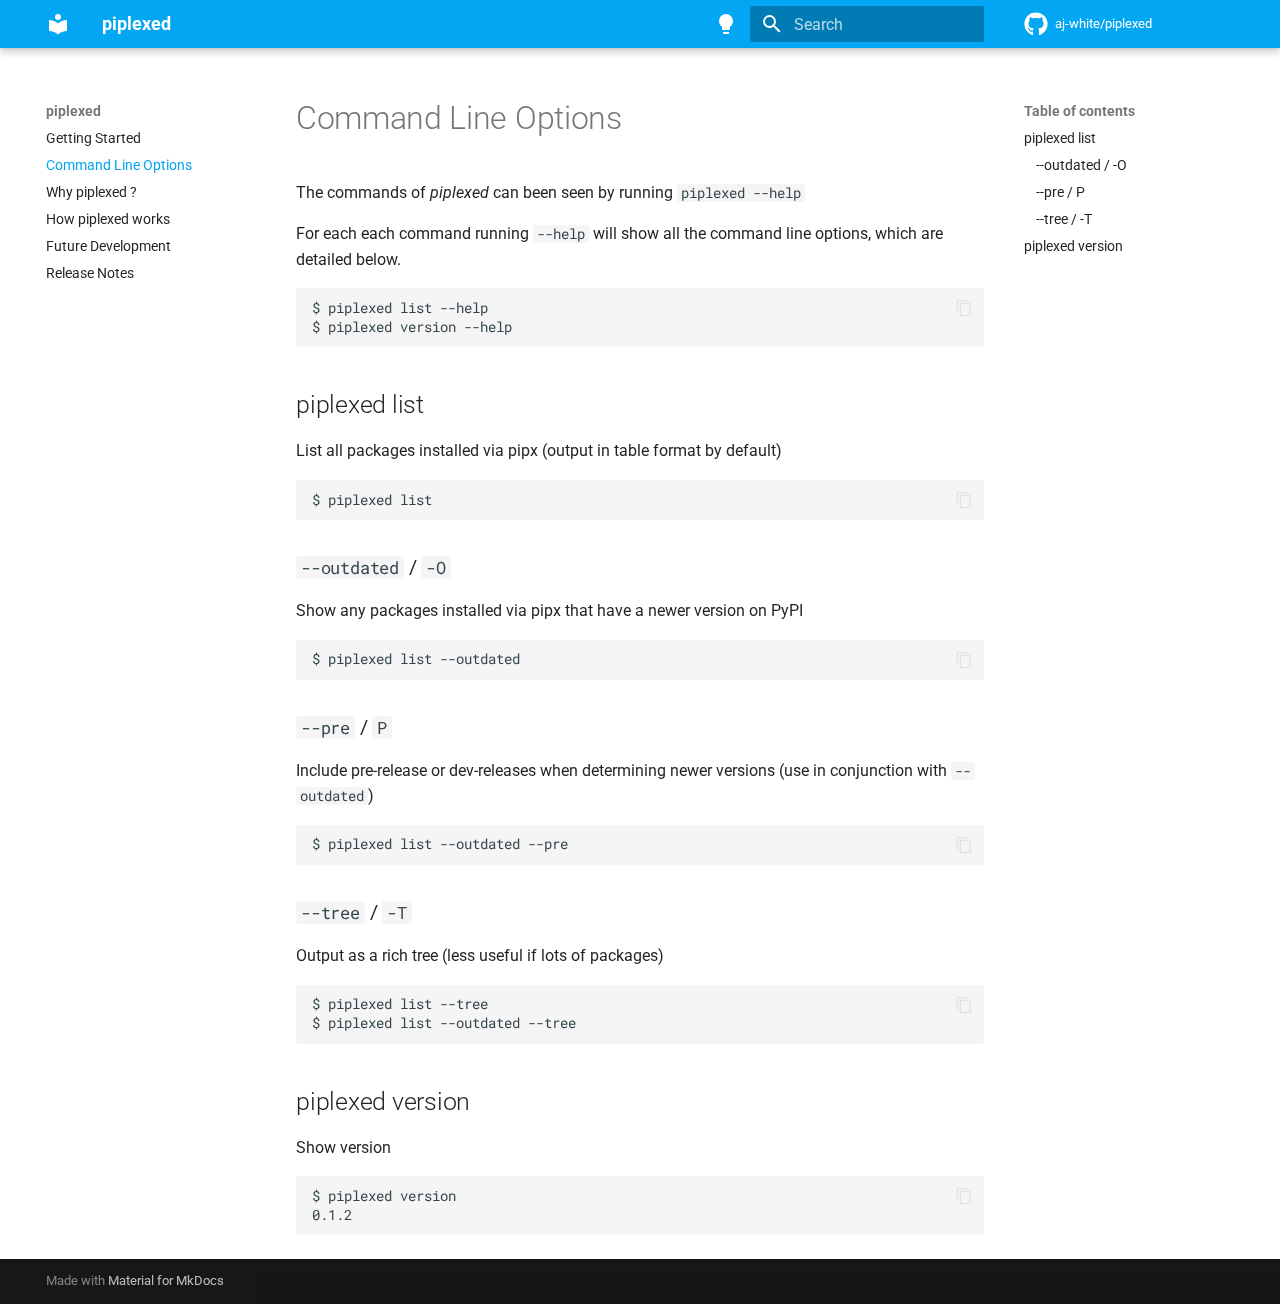
==== commit 41925e49: "Deployed a871f98 with MkDocs version: 1.6.0" ====
--- a/Command-line-options/index.html
+++ b/Command-line-options/index.html
@@ -16,8 +16,9 @@
       
         <link rel="next" href="../Why-piplexed/">
       
+      
       <link rel="icon" href="../assets/images/favicon.png">
-      <meta name="generator" content="mkdocs-1.4.3, mkdocs-material-9.1.15">
+      <meta name="generator" content="mkdocs-1.6.0, mkdocs-material-9.5.33">
     
     
       
@@ -25,14 +26,17 @@
       
     
     
-      <link rel="stylesheet" href="../assets/stylesheets/main.26e3688c.min.css">
-      
-        
-        <link rel="stylesheet" href="../assets/stylesheets/palette.ecc896b0.min.css">
-      
-      
-
-    
+      <link rel="stylesheet" href="../assets/stylesheets/main.3cba04c6.min.css">
+      
+        
+        <link rel="stylesheet" href="../assets/stylesheets/palette.06af60db.min.css">
+      
+      
+
+
+    
+    
+      
     
     
       
@@ -65,9 +69,6 @@
     
     <body dir="ltr" data-md-color-scheme="default" data-md-color-primary="light-blue" data-md-color-accent="purple">
   
-    
-    
-      <script>var palette=__md_get("__palette");if(palette&&"object"==typeof palette.color)for(var key of Object.keys(palette.color))document.body.setAttribute("data-md-color-"+key,palette.color[key])</script>
     
     <input class="md-toggle" data-md-toggle="drawer" type="checkbox" id="__drawer" autocomplete="off">
     <input class="md-toggle" data-md-toggle="search" type="checkbox" id="__search" autocomplete="off">
@@ -98,6 +99,7 @@
 
     </a>
     <label class="md-header__button md-icon" for="__drawer">
+      
       <svg xmlns="http://www.w3.org/2000/svg" viewBox="0 0 24 24"><path d="M3 6h18v2H3V6m0 5h18v2H3v-2m0 5h18v2H3v-2Z"/></svg>
     </label>
     <div class="md-header__title" data-md-component="header-title">
@@ -119,33 +121,37 @@
     
       
         <form class="md-header__option" data-md-component="palette">
-          
-            
-            
-            
-            <input class="md-option" data-md-color-media="None" data-md-color-scheme="default" data-md-color-primary="light-blue" data-md-color-accent="purple"  aria-label="Switch to light mode"  type="radio" name="__palette" id="__palette_1">
-            
-              <label class="md-header__button md-icon" title="Switch to light mode" for="__palette_2" hidden>
-                <svg xmlns="http://www.w3.org/2000/svg" viewBox="0 0 24 24"><path d="M12 2a7 7 0 0 0-7 7c0 2.38 1.19 4.47 3 5.74V17a1 1 0 0 0 1 1h6a1 1 0 0 0 1-1v-2.26c1.81-1.27 3-3.36 3-5.74a7 7 0 0 0-7-7M9 21a1 1 0 0 0 1 1h4a1 1 0 0 0 1-1v-1H9v1Z"/></svg>
-              </label>
-            
-          
-            
-            
-            
-            <input class="md-option" data-md-color-media="None" data-md-color-scheme="slate" data-md-color-primary="light-blue" data-md-color-accent="amber"  aria-label="Switch to dark mode"  type="radio" name="__palette" id="__palette_2">
-            
-              <label class="md-header__button md-icon" title="Switch to dark mode" for="__palette_1" hidden>
-                <svg xmlns="http://www.w3.org/2000/svg" viewBox="0 0 24 24"><path d="M12 2a7 7 0 0 1 7 7c0 2.38-1.19 4.47-3 5.74V17a1 1 0 0 1-1 1H9a1 1 0 0 1-1-1v-2.26C6.19 13.47 5 11.38 5 9a7 7 0 0 1 7-7M9 21v-1h6v1a1 1 0 0 1-1 1h-4a1 1 0 0 1-1-1m3-17a5 5 0 0 0-5 5c0 2.05 1.23 3.81 3 4.58V16h4v-2.42c1.77-.77 3-2.53 3-4.58a5 5 0 0 0-5-5Z"/></svg>
-              </label>
-            
-          
-        </form>
-      
+  
+    
+    
+    
+    <input class="md-option" data-md-color-media="None" data-md-color-scheme="default" data-md-color-primary="light-blue" data-md-color-accent="purple"  aria-label="Switch to light mode"  type="radio" name="__palette" id="__palette_0">
+    
+      <label class="md-header__button md-icon" title="Switch to light mode" for="__palette_1" hidden>
+        <svg xmlns="http://www.w3.org/2000/svg" viewBox="0 0 24 24"><path d="M12 2a7 7 0 0 0-7 7c0 2.38 1.19 4.47 3 5.74V17a1 1 0 0 0 1 1h6a1 1 0 0 0 1-1v-2.26c1.81-1.27 3-3.36 3-5.74a7 7 0 0 0-7-7M9 21a1 1 0 0 0 1 1h4a1 1 0 0 0 1-1v-1H9v1Z"/></svg>
+      </label>
+    
+  
+    
+    
+    
+    <input class="md-option" data-md-color-media="None" data-md-color-scheme="slate" data-md-color-primary="light-blue" data-md-color-accent="amber"  aria-label="Switch to dark mode"  type="radio" name="__palette" id="__palette_1">
+    
+      <label class="md-header__button md-icon" title="Switch to dark mode" for="__palette_0" hidden>
+        <svg xmlns="http://www.w3.org/2000/svg" viewBox="0 0 24 24"><path d="M12 2a7 7 0 0 1 7 7c0 2.38-1.19 4.47-3 5.74V17a1 1 0 0 1-1 1H9a1 1 0 0 1-1-1v-2.26C6.19 13.47 5 11.38 5 9a7 7 0 0 1 7-7M9 21v-1h6v1a1 1 0 0 1-1 1h-4a1 1 0 0 1-1-1m3-17a5 5 0 0 0-5 5c0 2.05 1.23 3.81 3 4.58V16h4v-2.42c1.77-.77 3-2.53 3-4.58a5 5 0 0 0-5-5Z"/></svg>
+      </label>
+    
+  
+</form>
+      
+    
+    
+      <script>var media,input,key,value,palette=__md_get("__palette");if(palette&&palette.color){"(prefers-color-scheme)"===palette.color.media&&(media=matchMedia("(prefers-color-scheme: light)"),input=document.querySelector(media.matches?"[data-md-color-media='(prefers-color-scheme: light)']":"[data-md-color-media='(prefers-color-scheme: dark)']"),palette.color.media=input.getAttribute("data-md-color-media"),palette.color.scheme=input.getAttribute("data-md-color-scheme"),palette.color.primary=input.getAttribute("data-md-color-primary"),palette.color.accent=input.getAttribute("data-md-color-accent"));for([key,value]of Object.entries(palette.color))document.body.setAttribute("data-md-color-"+key,value)}</script>
     
     
     
       <label class="md-header__button md-icon" for="__search">
+        
         <svg xmlns="http://www.w3.org/2000/svg" viewBox="0 0 24 24"><path d="M9.5 3A6.5 6.5 0 0 1 16 9.5c0 1.61-.59 3.09-1.56 4.23l.27.27h.79l5 5-1.5 1.5-5-5v-.79l-.27-.27A6.516 6.516 0 0 1 9.5 16 6.5 6.5 0 0 1 3 9.5 6.5 6.5 0 0 1 9.5 3m0 2C7 5 5 7 5 9.5S7 14 9.5 14 14 12 14 9.5 12 5 9.5 5Z"/></svg>
       </label>
       <div class="md-search" data-md-component="search" role="dialog">
@@ -154,19 +160,22 @@
     <form class="md-search__form" name="search">
       <input type="text" class="md-search__input" name="query" aria-label="Search" placeholder="Search" autocapitalize="off" autocorrect="off" autocomplete="off" spellcheck="false" data-md-component="search-query" required>
       <label class="md-search__icon md-icon" for="__search">
+        
         <svg xmlns="http://www.w3.org/2000/svg" viewBox="0 0 24 24"><path d="M9.5 3A6.5 6.5 0 0 1 16 9.5c0 1.61-.59 3.09-1.56 4.23l.27.27h.79l5 5-1.5 1.5-5-5v-.79l-.27-.27A6.516 6.516 0 0 1 9.5 16 6.5 6.5 0 0 1 3 9.5 6.5 6.5 0 0 1 9.5 3m0 2C7 5 5 7 5 9.5S7 14 9.5 14 14 12 14 9.5 12 5 9.5 5Z"/></svg>
+        
         <svg xmlns="http://www.w3.org/2000/svg" viewBox="0 0 24 24"><path d="M20 11v2H8l5.5 5.5-1.42 1.42L4.16 12l7.92-7.92L13.5 5.5 8 11h12Z"/></svg>
       </label>
       <nav class="md-search__options" aria-label="Search">
         
         <button type="reset" class="md-search__icon md-icon" title="Clear" aria-label="Clear" tabindex="-1">
+          
           <svg xmlns="http://www.w3.org/2000/svg" viewBox="0 0 24 24"><path d="M19 6.41 17.59 5 12 10.59 6.41 5 5 6.41 10.59 12 5 17.59 6.41 19 12 13.41 17.59 19 19 17.59 13.41 12 19 6.41Z"/></svg>
         </button>
       </nav>
       
     </form>
     <div class="md-search__output">
-      <div class="md-search__scrollwrap" data-md-scrollfix>
+      <div class="md-search__scrollwrap" tabindex="0" data-md-scrollfix>
         <div class="md-search-result" data-md-component="search-result">
           <div class="md-search-result__meta">
             Initializing search
@@ -183,7 +192,7 @@
         <a href="https://github.com/aj-white/piplexed" title="Go to repository" class="md-source" data-md-component="source">
   <div class="md-source__icon md-icon">
     
-    <svg xmlns="http://www.w3.org/2000/svg" viewBox="0 0 496 512"><!--! Font Awesome Free 6.4.0 by @fontawesome - https://fontawesome.com License - https://fontawesome.com/license/free (Icons: CC BY 4.0, Fonts: SIL OFL 1.1, Code: MIT License) Copyright 2023 Fonticons, Inc.--><path d="M165.9 397.4c0 2-2.3 3.6-5.2 3.6-3.3.3-5.6-1.3-5.6-3.6 0-2 2.3-3.6 5.2-3.6 3-.3 5.6 1.3 5.6 3.6zm-31.1-4.5c-.7 2 1.3 4.3 4.3 4.9 2.6 1 5.6 0 6.2-2s-1.3-4.3-4.3-5.2c-2.6-.7-5.5.3-6.2 2.3zm44.2-1.7c-2.9.7-4.9 2.6-4.6 4.9.3 2 2.9 3.3 5.9 2.6 2.9-.7 4.9-2.6 4.6-4.6-.3-1.9-3-3.2-5.9-2.9zM244.8 8C106.1 8 0 113.3 0 252c0 110.9 69.8 205.8 169.5 239.2 12.8 2.3 17.3-5.6 17.3-12.1 0-6.2-.3-40.4-.3-61.4 0 0-70 15-84.7-29.8 0 0-11.4-29.1-27.8-36.6 0 0-22.9-15.7 1.6-15.4 0 0 24.9 2 38.6 25.8 21.9 38.6 58.6 27.5 72.9 20.9 2.3-16 8.8-27.1 16-33.7-55.9-6.2-112.3-14.3-112.3-110.5 0-27.5 7.6-41.3 23.6-58.9-2.6-6.5-11.1-33.3 2.6-67.9 20.9-6.5 69 27 69 27 20-5.6 41.5-8.5 62.8-8.5s42.8 2.9 62.8 8.5c0 0 48.1-33.6 69-27 13.7 34.7 5.2 61.4 2.6 67.9 16 17.7 25.8 31.5 25.8 58.9 0 96.5-58.9 104.2-114.8 110.5 9.2 7.9 17 22.9 17 46.4 0 33.7-.3 75.4-.3 83.6 0 6.5 4.6 14.4 17.3 12.1C428.2 457.8 496 362.9 496 252 496 113.3 383.5 8 244.8 8zM97.2 352.9c-1.3 1-1 3.3.7 5.2 1.6 1.6 3.9 2.3 5.2 1 1.3-1 1-3.3-.7-5.2-1.6-1.6-3.9-2.3-5.2-1zm-10.8-8.1c-.7 1.3.3 2.9 2.3 3.9 1.6 1 3.6.7 4.3-.7.7-1.3-.3-2.9-2.3-3.9-2-.6-3.6-.3-4.3.7zm32.4 35.6c-1.6 1.3-1 4.3 1.3 6.2 2.3 2.3 5.2 2.6 6.5 1 1.3-1.3.7-4.3-1.3-6.2-2.2-2.3-5.2-2.6-6.5-1zm-11.4-14.7c-1.6 1-1.6 3.6 0 5.9 1.6 2.3 4.3 3.3 5.6 2.3 1.6-1.3 1.6-3.9 0-6.2-1.4-2.3-4-3.3-5.6-2z"/></svg>
+    <svg xmlns="http://www.w3.org/2000/svg" viewBox="0 0 496 512"><!--! Font Awesome Free 6.6.0 by @fontawesome - https://fontawesome.com License - https://fontawesome.com/license/free (Icons: CC BY 4.0, Fonts: SIL OFL 1.1, Code: MIT License) Copyright 2024 Fonticons, Inc.--><path d="M165.9 397.4c0 2-2.3 3.6-5.2 3.6-3.3.3-5.6-1.3-5.6-3.6 0-2 2.3-3.6 5.2-3.6 3-.3 5.6 1.3 5.6 3.6zm-31.1-4.5c-.7 2 1.3 4.3 4.3 4.9 2.6 1 5.6 0 6.2-2s-1.3-4.3-4.3-5.2c-2.6-.7-5.5.3-6.2 2.3zm44.2-1.7c-2.9.7-4.9 2.6-4.6 4.9.3 2 2.9 3.3 5.9 2.6 2.9-.7 4.9-2.6 4.6-4.6-.3-1.9-3-3.2-5.9-2.9zM244.8 8C106.1 8 0 113.3 0 252c0 110.9 69.8 205.8 169.5 239.2 12.8 2.3 17.3-5.6 17.3-12.1 0-6.2-.3-40.4-.3-61.4 0 0-70 15-84.7-29.8 0 0-11.4-29.1-27.8-36.6 0 0-22.9-15.7 1.6-15.4 0 0 24.9 2 38.6 25.8 21.9 38.6 58.6 27.5 72.9 20.9 2.3-16 8.8-27.1 16-33.7-55.9-6.2-112.3-14.3-112.3-110.5 0-27.5 7.6-41.3 23.6-58.9-2.6-6.5-11.1-33.3 2.6-67.9 20.9-6.5 69 27 69 27 20-5.6 41.5-8.5 62.8-8.5s42.8 2.9 62.8 8.5c0 0 48.1-33.6 69-27 13.7 34.7 5.2 61.4 2.6 67.9 16 17.7 25.8 31.5 25.8 58.9 0 96.5-58.9 104.2-114.8 110.5 9.2 7.9 17 22.9 17 46.4 0 33.7-.3 75.4-.3 83.6 0 6.5 4.6 14.4 17.3 12.1C428.2 457.8 496 362.9 496 252 496 113.3 383.5 8 244.8 8zM97.2 352.9c-1.3 1-1 3.3.7 5.2 1.6 1.6 3.9 2.3 5.2 1 1.3-1 1-3.3-.7-5.2-1.6-1.6-3.9-2.3-5.2-1zm-10.8-8.1c-.7 1.3.3 2.9 2.3 3.9 1.6 1 3.6.7 4.3-.7.7-1.3-.3-2.9-2.3-3.9-2-.6-3.6-.3-4.3.7zm32.4 35.6c-1.6 1.3-1 4.3 1.3 6.2 2.3 2.3 5.2 2.6 6.5 1 1.3-1.3.7-4.3-1.3-6.2-2.2-2.3-5.2-2.6-6.5-1zm-11.4-14.7c-1.6 1-1.6 3.6 0 5.9 1.6 2.3 4.3 3.3 5.6 2.3 1.6-1.3 1.6-3.9 0-6.2-1.4-2.3-4-3.3-5.6-2z"/></svg>
   </div>
   <div class="md-source__repository">
     aj-white/piplexed
@@ -213,6 +222,7 @@
                     
 
 
+
 <nav class="md-nav md-nav--primary" aria-label="Navigation" data-md-level="0">
   <label class="md-nav__title" for="__drawer">
     <a href=".." title="piplexed" class="md-nav__button md-logo" aria-label="piplexed" data-md-component="logo">
@@ -228,7 +238,7 @@
       <a href="https://github.com/aj-white/piplexed" title="Go to repository" class="md-source" data-md-component="source">
   <div class="md-source__icon md-icon">
     
-    <svg xmlns="http://www.w3.org/2000/svg" viewBox="0 0 496 512"><!--! Font Awesome Free 6.4.0 by @fontawesome - https://fontawesome.com License - https://fontawesome.com/license/free (Icons: CC BY 4.0, Fonts: SIL OFL 1.1, Code: MIT License) Copyright 2023 Fonticons, Inc.--><path d="M165.9 397.4c0 2-2.3 3.6-5.2 3.6-3.3.3-5.6-1.3-5.6-3.6 0-2 2.3-3.6 5.2-3.6 3-.3 5.6 1.3 5.6 3.6zm-31.1-4.5c-.7 2 1.3 4.3 4.3 4.9 2.6 1 5.6 0 6.2-2s-1.3-4.3-4.3-5.2c-2.6-.7-5.5.3-6.2 2.3zm44.2-1.7c-2.9.7-4.9 2.6-4.6 4.9.3 2 2.9 3.3 5.9 2.6 2.9-.7 4.9-2.6 4.6-4.6-.3-1.9-3-3.2-5.9-2.9zM244.8 8C106.1 8 0 113.3 0 252c0 110.9 69.8 205.8 169.5 239.2 12.8 2.3 17.3-5.6 17.3-12.1 0-6.2-.3-40.4-.3-61.4 0 0-70 15-84.7-29.8 0 0-11.4-29.1-27.8-36.6 0 0-22.9-15.7 1.6-15.4 0 0 24.9 2 38.6 25.8 21.9 38.6 58.6 27.5 72.9 20.9 2.3-16 8.8-27.1 16-33.7-55.9-6.2-112.3-14.3-112.3-110.5 0-27.5 7.6-41.3 23.6-58.9-2.6-6.5-11.1-33.3 2.6-67.9 20.9-6.5 69 27 69 27 20-5.6 41.5-8.5 62.8-8.5s42.8 2.9 62.8 8.5c0 0 48.1-33.6 69-27 13.7 34.7 5.2 61.4 2.6 67.9 16 17.7 25.8 31.5 25.8 58.9 0 96.5-58.9 104.2-114.8 110.5 9.2 7.9 17 22.9 17 46.4 0 33.7-.3 75.4-.3 83.6 0 6.5 4.6 14.4 17.3 12.1C428.2 457.8 496 362.9 496 252 496 113.3 383.5 8 244.8 8zM97.2 352.9c-1.3 1-1 3.3.7 5.2 1.6 1.6 3.9 2.3 5.2 1 1.3-1 1-3.3-.7-5.2-1.6-1.6-3.9-2.3-5.2-1zm-10.8-8.1c-.7 1.3.3 2.9 2.3 3.9 1.6 1 3.6.7 4.3-.7.7-1.3-.3-2.9-2.3-3.9-2-.6-3.6-.3-4.3.7zm32.4 35.6c-1.6 1.3-1 4.3 1.3 6.2 2.3 2.3 5.2 2.6 6.5 1 1.3-1.3.7-4.3-1.3-6.2-2.2-2.3-5.2-2.6-6.5-1zm-11.4-14.7c-1.6 1-1.6 3.6 0 5.9 1.6 2.3 4.3 3.3 5.6 2.3 1.6-1.3 1.6-3.9 0-6.2-1.4-2.3-4-3.3-5.6-2z"/></svg>
+    <svg xmlns="http://www.w3.org/2000/svg" viewBox="0 0 496 512"><!--! Font Awesome Free 6.6.0 by @fontawesome - https://fontawesome.com License - https://fontawesome.com/license/free (Icons: CC BY 4.0, Fonts: SIL OFL 1.1, Code: MIT License) Copyright 2024 Fonticons, Inc.--><path d="M165.9 397.4c0 2-2.3 3.6-5.2 3.6-3.3.3-5.6-1.3-5.6-3.6 0-2 2.3-3.6 5.2-3.6 3-.3 5.6 1.3 5.6 3.6zm-31.1-4.5c-.7 2 1.3 4.3 4.3 4.9 2.6 1 5.6 0 6.2-2s-1.3-4.3-4.3-5.2c-2.6-.7-5.5.3-6.2 2.3zm44.2-1.7c-2.9.7-4.9 2.6-4.6 4.9.3 2 2.9 3.3 5.9 2.6 2.9-.7 4.9-2.6 4.6-4.6-.3-1.9-3-3.2-5.9-2.9zM244.8 8C106.1 8 0 113.3 0 252c0 110.9 69.8 205.8 169.5 239.2 12.8 2.3 17.3-5.6 17.3-12.1 0-6.2-.3-40.4-.3-61.4 0 0-70 15-84.7-29.8 0 0-11.4-29.1-27.8-36.6 0 0-22.9-15.7 1.6-15.4 0 0 24.9 2 38.6 25.8 21.9 38.6 58.6 27.5 72.9 20.9 2.3-16 8.8-27.1 16-33.7-55.9-6.2-112.3-14.3-112.3-110.5 0-27.5 7.6-41.3 23.6-58.9-2.6-6.5-11.1-33.3 2.6-67.9 20.9-6.5 69 27 69 27 20-5.6 41.5-8.5 62.8-8.5s42.8 2.9 62.8 8.5c0 0 48.1-33.6 69-27 13.7 34.7 5.2 61.4 2.6 67.9 16 17.7 25.8 31.5 25.8 58.9 0 96.5-58.9 104.2-114.8 110.5 9.2 7.9 17 22.9 17 46.4 0 33.7-.3 75.4-.3 83.6 0 6.5 4.6 14.4 17.3 12.1C428.2 457.8 496 362.9 496 252 496 113.3 383.5 8 244.8 8zM97.2 352.9c-1.3 1-1 3.3.7 5.2 1.6 1.6 3.9 2.3 5.2 1 1.3-1 1-3.3-.7-5.2-1.6-1.6-3.9-2.3-5.2-1zm-10.8-8.1c-.7 1.3.3 2.9 2.3 3.9 1.6 1 3.6.7 4.3-.7.7-1.3-.3-2.9-2.3-3.9-2-.6-3.6-.3-4.3.7zm32.4 35.6c-1.6 1.3-1 4.3 1.3 6.2 2.3 2.3 5.2 2.6 6.5 1 1.3-1.3.7-4.3-1.3-6.2-2.2-2.3-5.2-2.6-6.5-1zm-11.4-14.7c-1.6 1-1.6 3.6 0 5.9 1.6 2.3 4.3 3.3 5.6 2.3 1.6-1.3 1.6-3.9 0-6.2-1.4-2.3-4-3.3-5.6-2z"/></svg>
   </div>
   <div class="md-source__repository">
     aj-white/piplexed
@@ -240,14 +250,19 @@
     
       
       
-      
-
+  
   
   
   
     <li class="md-nav__item">
       <a href=".." class="md-nav__link">
-        Getting Started
+        
+  
+  <span class="md-ellipsis">
+    Getting Started
+  </span>
+  
+
       </a>
     </li>
   
@@ -255,11 +270,10 @@
     
       
       
-      
-
-  
-  
-    
+  
+  
+    
+  
   
   
     <li class="md-nav__item md-nav__item--active">
@@ -271,12 +285,24 @@
       
       
         <label class="md-nav__link md-nav__link--active" for="__toc">
-          Command Line Options
+          
+  
+  <span class="md-ellipsis">
+    Command Line Options
+  </span>
+  
+
           <span class="md-nav__icon md-icon"></span>
         </label>
       
       <a href="./" class="md-nav__link md-nav__link--active">
-        Command Line Options
+        
+  
+  <span class="md-ellipsis">
+    Command Line Options
+  </span>
+  
+
       </a>
       
         
@@ -296,7 +322,9 @@
       
         <li class="md-nav__item">
   <a href="#piplexed-list" class="md-nav__link">
-    piplexed list
+    <span class="md-ellipsis">
+      piplexed list
+    </span>
   </a>
   
     <nav class="md-nav" aria-label="piplexed list">
@@ -304,21 +332,27 @@
         
           <li class="md-nav__item">
   <a href="#-outdated-o" class="md-nav__link">
-    --outdated / -O
+    <span class="md-ellipsis">
+      --outdated / -O
+    </span>
   </a>
   
 </li>
         
           <li class="md-nav__item">
   <a href="#-pre-p" class="md-nav__link">
-    --pre / P
+    <span class="md-ellipsis">
+      --pre / P
+    </span>
   </a>
   
 </li>
         
           <li class="md-nav__item">
-  <a href="#-table-t" class="md-nav__link">
-    --table / -T
+  <a href="#-tree-t" class="md-nav__link">
+    <span class="md-ellipsis">
+      --tree / -T
+    </span>
   </a>
   
 </li>
@@ -330,7 +364,9 @@
       
         <li class="md-nav__item">
   <a href="#piplexed-version" class="md-nav__link">
-    piplexed version
+    <span class="md-ellipsis">
+      piplexed version
+    </span>
   </a>
   
 </li>
@@ -345,14 +381,19 @@
     
       
       
-      
-
+  
   
   
   
     <li class="md-nav__item">
       <a href="../Why-piplexed/" class="md-nav__link">
-        Why piplexed ?
+        
+  
+  <span class="md-ellipsis">
+    Why piplexed ?
+  </span>
+  
+
       </a>
     </li>
   
@@ -360,14 +401,19 @@
     
       
       
-      
-
+  
   
   
   
     <li class="md-nav__item">
       <a href="../How-piplexed-works/" class="md-nav__link">
-        How piplexed works
+        
+  
+  <span class="md-ellipsis">
+    How piplexed works
+  </span>
+  
+
       </a>
     </li>
   
@@ -375,14 +421,19 @@
     
       
       
-      
-
+  
   
   
   
     <li class="md-nav__item">
       <a href="../Future-development/" class="md-nav__link">
-        Future Development
+        
+  
+  <span class="md-ellipsis">
+    Future Development
+  </span>
+  
+
       </a>
     </li>
   
@@ -390,14 +441,19 @@
     
       
       
-      
-
+  
   
   
   
     <li class="md-nav__item">
       <a href="../Release-notes/" class="md-nav__link">
-        Release Notes
+        
+  
+  <span class="md-ellipsis">
+    Release Notes
+  </span>
+  
+
       </a>
     </li>
   
@@ -431,7 +487,9 @@
       
         <li class="md-nav__item">
   <a href="#piplexed-list" class="md-nav__link">
-    piplexed list
+    <span class="md-ellipsis">
+      piplexed list
+    </span>
   </a>
   
     <nav class="md-nav" aria-label="piplexed list">
@@ -439,21 +497,27 @@
         
           <li class="md-nav__item">
   <a href="#-outdated-o" class="md-nav__link">
-    --outdated / -O
+    <span class="md-ellipsis">
+      --outdated / -O
+    </span>
   </a>
   
 </li>
         
           <li class="md-nav__item">
   <a href="#-pre-p" class="md-nav__link">
-    --pre / P
+    <span class="md-ellipsis">
+      --pre / P
+    </span>
   </a>
   
 </li>
         
           <li class="md-nav__item">
-  <a href="#-table-t" class="md-nav__link">
-    --table / -T
+  <a href="#-tree-t" class="md-nav__link">
+    <span class="md-ellipsis">
+      --tree / -T
+    </span>
   </a>
   
 </li>
@@ -465,7 +529,9 @@
       
         <li class="md-nav__item">
   <a href="#piplexed-version" class="md-nav__link">
-    piplexed version
+    <span class="md-ellipsis">
+      piplexed version
+    </span>
   </a>
   
 </li>
@@ -491,11 +557,11 @@
 <h1 id="command-line-options">Command Line Options</h1>
 <p>The commands of <em>piplexed</em> can been seen by running <code>piplexed --help</code></p>
 <p>For each each command running <code>--help</code> will show all the command line options, which are detailed below.</p>
-<pre><code class="language-shell">piplexed list --help
-piplexed version --help
+<pre><code class="language-shell">$ piplexed list --help
+$ piplexed version --help
 </code></pre>
 <h2 id="piplexed-list">piplexed list</h2>
-<p>List all packages installed via pipx (output in tree format by default)</p>
+<p>List all packages installed via pipx (output in table format by default)</p>
 <pre><code class="language-shell">$ piplexed list
 </code></pre>
 <h3 id="-outdated-o"><code>--outdated</code> / <code>-O</code></h3>
@@ -506,10 +572,10 @@
 <p>Include pre-release or dev-releases when determining newer versions (use in conjunction with <code>--outdated</code>)</p>
 <pre><code class="language-shell">$ piplexed list --outdated --pre
 </code></pre>
-<h3 id="-table-t"><code>--table</code> / <code>-T</code></h3>
-<p>Output as a table (takes up less space than the default tree)</p>
-<pre><code class="language-shell">$ piplexed list --table
-$ piplexed list --outdated --table
+<h3 id="-tree-t"><code>--tree</code> / <code>-T</code></h3>
+<p>Output as a rich tree (less useful if lots of packages)</p>
+<pre><code class="language-shell">$ piplexed list --tree
+$ piplexed list --outdated --tree
 </code></pre>
 <h2 id="piplexed-version">piplexed version</h2>
 <p>Show version</p>
@@ -521,11 +587,19 @@
 
 
 
+
+
+
+
+
+
+
                 
               </article>
             </div>
           
           
+<script>var target=document.getElementById(location.hash.slice(1));target&&target.name&&(target.checked=target.name.startsWith("__tabbed_"))</script>
         </div>
         
       </main>
@@ -553,10 +627,11 @@
       <div class="md-dialog__inner md-typeset"></div>
     </div>
     
-    <script id="__config" type="application/json">{"base": "..", "features": ["content.code.copy"], "search": "../assets/javascripts/workers/search.208ed371.min.js", "translations": {"clipboard.copied": "Copied to clipboard", "clipboard.copy": "Copy to clipboard", "search.result.more.one": "1 more on this page", "search.result.more.other": "# more on this page", "search.result.none": "No matching documents", "search.result.one": "1 matching document", "search.result.other": "# matching documents", "search.result.placeholder": "Type to start searching", "search.result.term.missing": "Missing", "select.version": "Select version"}}</script>
-    
-    
-      <script src="../assets/javascripts/bundle.b4d07000.min.js"></script>
+    
+    <script id="__config" type="application/json">{"base": "..", "features": ["content.code.copy"], "search": "../assets/javascripts/workers/search.b8dbb3d2.min.js", "translations": {"clipboard.copied": "Copied to clipboard", "clipboard.copy": "Copy to clipboard", "search.result.more.one": "1 more on this page", "search.result.more.other": "# more on this page", "search.result.none": "No matching documents", "search.result.one": "1 matching document", "search.result.other": "# matching documents", "search.result.placeholder": "Type to start searching", "search.result.term.missing": "Missing", "select.version": "Select version"}}</script>
+    
+    
+      <script src="../assets/javascripts/bundle.af256bd8.min.js"></script>
       
     
   </body>
--- a/assets/stylesheets/main.3cba04c6.min.css
+++ b/assets/stylesheets/main.3cba04c6.min.css
@@ -0,0 +1 @@
+@charset "UTF-8";html{-webkit-text-size-adjust:none;-moz-text-size-adjust:none;text-size-adjust:none;box-sizing:border-box}*,:after,:before{box-sizing:inherit}@media (prefers-reduced-motion){*,:after,:before{transition:none!important}}body{margin:0}a,button,input,label{-webkit-tap-highlight-color:transparent}a{color:inherit;text-decoration:none}hr{border:0;box-sizing:initial;display:block;height:.05rem;overflow:visible;padding:0}small{font-size:80%}sub,sup{line-height:1em}img{border-style:none}table{border-collapse:initial;border-spacing:0}td,th{font-weight:400;vertical-align:top}button{background:#0000;border:0;font-family:inherit;font-size:inherit;margin:0;padding:0}input{border:0;outline:none}:root{--md-primary-fg-color:#4051b5;--md-primary-fg-color--light:#5d6cc0;--md-primary-fg-color--dark:#303fa1;--md-primary-bg-color:#fff;--md-primary-bg-color--light:#ffffffb3;--md-accent-fg-color:#526cfe;--md-accent-fg-color--transparent:#526cfe1a;--md-accent-bg-color:#fff;--md-accent-bg-color--light:#ffffffb3}[data-md-color-scheme=default]{color-scheme:light}[data-md-color-scheme=default] img[src$="#gh-dark-mode-only"],[data-md-color-scheme=default] img[src$="#only-dark"]{display:none}:root,[data-md-color-scheme=default]{--md-hue:225deg;--md-default-fg-color:#000000de;--md-default-fg-color--light:#0000008a;--md-default-fg-color--lighter:#00000052;--md-default-fg-color--lightest:#00000012;--md-default-bg-color:#fff;--md-default-bg-color--light:#ffffffb3;--md-default-bg-color--lighter:#ffffff4d;--md-default-bg-color--lightest:#ffffff1f;--md-code-fg-color:#36464e;--md-code-bg-color:#f5f5f5;--md-code-hl-color:#4287ff;--md-code-hl-color--light:#4287ff1a;--md-code-hl-number-color:#d52a2a;--md-code-hl-special-color:#db1457;--md-code-hl-function-color:#a846b9;--md-code-hl-constant-color:#6e59d9;--md-code-hl-keyword-color:#3f6ec6;--md-code-hl-string-color:#1c7d4d;--md-code-hl-name-color:var(--md-code-fg-color);--md-code-hl-operator-color:var(--md-default-fg-color--light);--md-code-hl-punctuation-color:var(--md-default-fg-color--light);--md-code-hl-comment-color:var(--md-default-fg-color--light);--md-code-hl-generic-color:var(--md-default-fg-color--light);--md-code-hl-variable-color:var(--md-default-fg-color--light);--md-typeset-color:var(--md-default-fg-color);--md-typeset-a-color:var(--md-primary-fg-color);--md-typeset-del-color:#f5503d26;--md-typeset-ins-color:#0bd57026;--md-typeset-kbd-color:#fafafa;--md-typeset-kbd-accent-color:#fff;--md-typeset-kbd-border-color:#b8b8b8;--md-typeset-mark-color:#ffff0080;--md-typeset-table-color:#0000001f;--md-typeset-table-color--light:rgba(0,0,0,.035);--md-admonition-fg-color:var(--md-default-fg-color);--md-admonition-bg-color:var(--md-default-bg-color);--md-warning-fg-color:#000000de;--md-warning-bg-color:#ff9;--md-footer-fg-color:#fff;--md-footer-fg-color--light:#ffffffb3;--md-footer-fg-color--lighter:#ffffff73;--md-footer-bg-color:#000000de;--md-footer-bg-color--dark:#00000052;--md-shadow-z1:0 0.2rem 0.5rem #0000000d,0 0 0.05rem #0000001a;--md-shadow-z2:0 0.2rem 0.5rem #0000001a,0 0 0.05rem #00000040;--md-shadow-z3:0 0.2rem 0.5rem #0003,0 0 0.05rem #00000059}.md-icon svg{fill:currentcolor;display:block;height:1.2rem;width:1.2rem}body{-webkit-font-smoothing:antialiased;-moz-osx-font-smoothing:grayscale;--md-text-font-family:var(--md-text-font,_),-apple-system,BlinkMacSystemFont,Helvetica,Arial,sans-serif;--md-code-font-family:var(--md-code-font,_),SFMono-Regular,Consolas,Menlo,monospace}aside,body,input{font-feature-settings:"kern","liga";color:var(--md-typeset-color);font-family:var(--md-text-font-family)}code,kbd,pre{font-feature-settings:"kern";font-family:var(--md-code-font-family)}:root{--md-typeset-table-sort-icon:url('data:image/svg+xml;charset=utf-8,<svg xmlns="http://www.w3.org/2000/svg" viewBox="0 0 24 24"><path d="m18 21-4-4h3V7h-3l4-4 4 4h-3v10h3M2 19v-2h10v2M2 13v-2h7v2M2 7V5h4v2H2Z"/></svg>');--md-typeset-table-sort-icon--asc:url('data:image/svg+xml;charset=utf-8,<svg xmlns="http://www.w3.org/2000/svg" viewBox="0 0 24 24"><path d="M19 17h3l-4 4-4-4h3V3h2M2 17h10v2H2M6 5v2H2V5m0 6h7v2H2v-2Z"/></svg>');--md-typeset-table-sort-icon--desc:url('data:image/svg+xml;charset=utf-8,<svg xmlns="http://www.w3.org/2000/svg" viewBox="0 0 24 24"><path d="M19 7h3l-4-4-4 4h3v14h2M2 17h10v2H2M6 5v2H2V5m0 6h7v2H2v-2Z"/></svg>')}.md-typeset{-webkit-print-color-adjust:exact;color-adjust:exact;font-size:.8rem;line-height:1.6}@media print{.md-typeset{font-size:.68rem}}.md-typeset blockquote,.md-typeset dl,.md-typeset figure,.md-typeset ol,.md-typeset pre,.md-typeset ul{margin-bottom:1em;margin-top:1em}.md-typeset h1{color:var(--md-default-fg-color--light);font-size:2em;line-height:1.3;margin:0 0 1.25em}.md-typeset h1,.md-typeset h2{font-weight:300;letter-spacing:-.01em}.md-typeset h2{font-size:1.5625em;line-height:1.4;margin:1.6em 0 .64em}.md-typeset h3{font-size:1.25em;font-weight:400;letter-spacing:-.01em;line-height:1.5;margin:1.6em 0 .8em}.md-typeset h2+h3{margin-top:.8em}.md-typeset h4{font-weight:700;letter-spacing:-.01em;margin:1em 0}.md-typeset h5,.md-typeset h6{color:var(--md-default-fg-color--light);font-size:.8em;font-weight:700;letter-spacing:-.01em;margin:1.25em 0}.md-typeset h5{text-transform:uppercase}.md-typeset hr{border-bottom:.05rem solid var(--md-default-fg-color--lightest);display:flow-root;margin:1.5em 0}.md-typeset a{color:var(--md-typeset-a-color);word-break:break-word}.md-typeset a,.md-typeset a:before{transition:color 125ms}.md-typeset a:focus,.md-typeset a:hover{color:var(--md-accent-fg-color)}.md-typeset a:focus code,.md-typeset a:hover code{background-color:var(--md-accent-fg-color--transparent)}.md-typeset a code{color:currentcolor;transition:background-color 125ms}.md-typeset a.focus-visible{outline-color:var(--md-accent-fg-color);outline-offset:.2rem}.md-typeset code,.md-typeset kbd,.md-typeset pre{color:var(--md-code-fg-color);direction:ltr;font-variant-ligatures:none}@media print{.md-typeset code,.md-typeset kbd,.md-typeset pre{white-space:pre-wrap}}.md-typeset code{background-color:var(--md-code-bg-color);border-radius:.1rem;-webkit-box-decoration-break:clone;box-decoration-break:clone;font-size:.85em;padding:0 .2941176471em;word-break:break-word}.md-typeset code:not(.focus-visible){-webkit-tap-highlight-color:transparent;outline:none}.md-typeset pre{display:flow-root;line-height:1.4;position:relative}.md-typeset pre>code{-webkit-box-decoration-break:slice;box-decoration-break:slice;box-shadow:none;display:block;margin:0;outline-color:var(--md-accent-fg-color);overflow:auto;padding:.7720588235em 1.1764705882em;scrollbar-color:var(--md-default-fg-color--lighter) #0000;scrollbar-width:thin;touch-action:auto;word-break:normal}.md-typeset pre>code:hover{scrollbar-color:var(--md-accent-fg-color) #0000}.md-typeset pre>code::-webkit-scrollbar{height:.2rem;width:.2rem}.md-typeset pre>code::-webkit-scrollbar-thumb{background-color:var(--md-default-fg-color--lighter)}.md-typeset pre>code::-webkit-scrollbar-thumb:hover{background-color:var(--md-accent-fg-color)}.md-typeset kbd{background-color:var(--md-typeset-kbd-color);border-radius:.1rem;box-shadow:0 .1rem 0 .05rem var(--md-typeset-kbd-border-color),0 .1rem 0 var(--md-typeset-kbd-border-color),0 -.1rem .2rem var(--md-typeset-kbd-accent-color) inset;color:var(--md-default-fg-color);display:inline-block;font-size:.75em;padding:0 .6666666667em;vertical-align:text-top;word-break:break-word}.md-typeset mark{background-color:var(--md-typeset-mark-color);-webkit-box-decoration-break:clone;box-decoration-break:clone;color:inherit;word-break:break-word}.md-typeset abbr{border-bottom:.05rem dotted var(--md-default-fg-color--light);cursor:help;text-decoration:none}.md-typeset small{opacity:.75}[dir=ltr] .md-typeset sub,[dir=ltr] .md-typeset sup{margin-left:.078125em}[dir=rtl] .md-typeset sub,[dir=rtl] .md-typeset sup{margin-right:.078125em}[dir=ltr] .md-typeset blockquote{padding-left:.6rem}[dir=rtl] .md-typeset blockquote{padding-right:.6rem}[dir=ltr] .md-typeset blockquote{border-left:.2rem solid var(--md-default-fg-color--lighter)}[dir=rtl] .md-typeset blockquote{border-right:.2rem solid var(--md-default-fg-color--lighter)}.md-typeset blockquote{color:var(--md-default-fg-color--light);margin-left:0;margin-right:0}.md-typeset ul{list-style-type:disc}[dir=ltr] .md-typeset ol,[dir=ltr] .md-typeset ul{margin-left:.625em}[dir=rtl] .md-typeset ol,[dir=rtl] .md-typeset ul{margin-right:.625em}.md-typeset ol,.md-typeset ul{padding:0}.md-typeset ol:not([hidden]),.md-typeset ul:not([hidden]){display:flow-root}.md-typeset ol ol,.md-typeset ul ol{list-style-type:lower-alpha}.md-typeset ol ol ol,.md-typeset ul ol ol{list-style-type:lower-roman}[dir=ltr] .md-typeset ol li,[dir=ltr] .md-typeset ul li{margin-left:1.25em}[dir=rtl] .md-typeset ol li,[dir=rtl] .md-typeset ul li{margin-right:1.25em}.md-typeset ol li,.md-typeset ul li{margin-bottom:.5em}.md-typeset ol li blockquote,.md-typeset ol li p,.md-typeset ul li blockquote,.md-typeset ul li p{margin:.5em 0}.md-typeset ol li:last-child,.md-typeset ul li:last-child{margin-bottom:0}[dir=ltr] .md-typeset ol li ol,[dir=ltr] .md-typeset ol li ul,[dir=ltr] .md-typeset ul li ol,[dir=ltr] .md-typeset ul li ul{margin-left:.625em}[dir=rtl] .md-typeset ol li ol,[dir=rtl] .md-typeset ol li ul,[dir=rtl] .md-typeset ul li ol,[dir=rtl] .md-typeset ul li ul{margin-right:.625em}.md-typeset ol li ol,.md-typeset ol li ul,.md-typeset ul li ol,.md-typeset ul li ul{margin-bottom:.5em;margin-top:.5em}[dir=ltr] .md-typeset dd{margin-left:1.875em}[dir=rtl] .md-typeset dd{margin-right:1.875em}.md-typeset dd{margin-bottom:1.5em;margin-top:1em}.md-typeset img,.md-typeset svg,.md-typeset video{height:auto;max-width:100%}.md-typeset img[align=left]{margin:1em 1em 1em 0}.md-typeset img[align=right]{margin:1em 0 1em 1em}.md-typeset img[align]:only-child{margin-top:0}.md-typeset figure{display:flow-root;margin:1em auto;max-width:100%;text-align:center;width:-moz-fit-content;width:fit-content}.md-typeset figure img{display:block;margin:0 auto}.md-typeset figcaption{font-style:italic;margin:1em auto;max-width:24rem}.md-typeset iframe{max-width:100%}.md-typeset table:not([class]){background-color:var(--md-default-bg-color);border:.05rem solid var(--md-typeset-table-color);border-radius:.1rem;display:inline-block;font-size:.64rem;max-width:100%;overflow:auto;touch-action:auto}@media print{.md-typeset table:not([class]){display:table}}.md-typeset table:not([class])+*{margin-top:1.5em}.md-typeset table:not([class]) td>:first-child,.md-typeset table:not([class]) th>:first-child{margin-top:0}.md-typeset table:not([class]) td>:last-child,.md-typeset table:not([class]) th>:last-child{margin-bottom:0}.md-typeset table:not([class]) td:not([align]),.md-typeset table:not([class]) th:not([align]){text-align:left}[dir=rtl] .md-typeset table:not([class]) td:not([align]),[dir=rtl] .md-typeset table:not([class]) th:not([align]){text-align:right}.md-typeset table:not([class]) th{font-weight:700;min-width:5rem;padding:.9375em 1.25em;vertical-align:top}.md-typeset table:not([class]) td{border-top:.05rem solid var(--md-typeset-table-color);padding:.9375em 1.25em;vertical-align:top}.md-typeset table:not([class]) tbody tr{transition:background-color 125ms}.md-typeset table:not([class]) tbody tr:hover{background-color:var(--md-typeset-table-color--light);box-shadow:0 .05rem 0 var(--md-default-bg-color) inset}.md-typeset table:not([class]) a{word-break:normal}.md-typeset table th[role=columnheader]{cursor:pointer}[dir=ltr] .md-typeset table th[role=columnheader]:after{margin-left:.5em}[dir=rtl] .md-typeset table th[role=columnheader]:after{margin-right:.5em}.md-typeset table th[role=columnheader]:after{content:"";display:inline-block;height:1.2em;-webkit-mask-image:var(--md-typeset-table-sort-icon);mask-image:var(--md-typeset-table-sort-icon);-webkit-mask-repeat:no-repeat;mask-repeat:no-repeat;-webkit-mask-size:contain;mask-size:contain;transition:background-color 125ms;vertical-align:text-bottom;width:1.2em}.md-typeset table th[role=columnheader]:hover:after{background-color:var(--md-default-fg-color--lighter)}.md-typeset table th[role=columnheader][aria-sort=ascending]:after{background-color:var(--md-default-fg-color--light);-webkit-mask-image:var(--md-typeset-table-sort-icon--asc);mask-image:var(--md-typeset-table-sort-icon--asc)}.md-typeset table th[role=columnheader][aria-sort=descending]:after{background-color:var(--md-default-fg-color--light);-webkit-mask-image:var(--md-typeset-table-sort-icon--desc);mask-image:var(--md-typeset-table-sort-icon--desc)}.md-typeset__scrollwrap{margin:1em -.8rem;overflow-x:auto;touch-action:auto}.md-typeset__table{display:inline-block;margin-bottom:.5em;padding:0 .8rem}@media print{.md-typeset__table{display:block}}html .md-typeset__table table{display:table;margin:0;overflow:hidden;width:100%}@media screen and (max-width:44.984375em){.md-content__inner>pre{margin:1em -.8rem}.md-content__inner>pre code{border-radius:0}}.md-typeset .md-author{border-radius:100%;display:block;flex-shrink:0;height:1.6rem;overflow:hidden;position:relative;transition:color 125ms,transform 125ms;width:1.6rem}.md-typeset .md-author img{display:block}.md-typeset .md-author--more{background:var(--md-default-fg-color--lightest);color:var(--md-default-fg-color--lighter);font-size:.6rem;font-weight:700;line-height:1.6rem;text-align:center}.md-typeset .md-author--long{height:2.4rem;width:2.4rem}.md-typeset a.md-author{transform:scale(1)}.md-typeset a.md-author img{border-radius:100%;filter:grayscale(100%) opacity(75%);transition:filter 125ms}.md-typeset a.md-author:focus,.md-typeset a.md-author:hover{transform:scale(1.1);z-index:1}.md-typeset a.md-author:focus img,.md-typeset a.md-author:hover img{filter:grayscale(0)}.md-banner{background-color:var(--md-footer-bg-color);color:var(--md-footer-fg-color);overflow:auto}@media print{.md-banner{display:none}}.md-banner--warning{background-color:var(--md-warning-bg-color);color:var(--md-warning-fg-color)}.md-banner__inner{font-size:.7rem;margin:.6rem auto;padding:0 .8rem}[dir=ltr] .md-banner__button{float:right}[dir=rtl] .md-banner__button{float:left}.md-banner__button{color:inherit;cursor:pointer;transition:opacity .25s}.no-js .md-banner__button{display:none}.md-banner__button:hover{opacity:.7}html{font-size:125%;height:100%;overflow-x:hidden}@media screen and (min-width:100em){html{font-size:137.5%}}@media screen and (min-width:125em){html{font-size:150%}}body{background-color:var(--md-default-bg-color);display:flex;flex-direction:column;font-size:.5rem;min-height:100%;position:relative;width:100%}@media print{body{display:block}}@media screen and (max-width:59.984375em){body[data-md-scrolllock]{position:fixed}}.md-grid{margin-left:auto;margin-right:auto;max-width:61rem}.md-container{display:flex;flex-direction:column;flex-grow:1}@media print{.md-container{display:block}}.md-main{flex-grow:1}.md-main__inner{display:flex;height:100%;margin-top:1.5rem}.md-ellipsis{overflow:hidden;text-overflow:ellipsis}.md-toggle{display:none}.md-option{height:0;opacity:0;position:absolute;width:0}.md-option:checked+label:not([hidden]){display:block}.md-option.focus-visible+label{outline-color:var(--md-accent-fg-color);outline-style:auto}.md-skip{background-color:var(--md-default-fg-color);border-radius:.1rem;color:var(--md-default-bg-color);font-size:.64rem;margin:.5rem;opacity:0;outline-color:var(--md-accent-fg-color);padding:.3rem .5rem;position:fixed;transform:translateY(.4rem);z-index:-1}.md-skip:focus{opacity:1;transform:translateY(0);transition:transform .25s cubic-bezier(.4,0,.2,1),opacity 175ms 75ms;z-index:10}@page{margin:25mm}:root{--md-clipboard-icon:url('data:image/svg+xml;charset=utf-8,<svg xmlns="http://www.w3.org/2000/svg" viewBox="0 0 24 24"><path d="M19 21H8V7h11m0-2H8a2 2 0 0 0-2 2v14a2 2 0 0 0 2 2h11a2 2 0 0 0 2-2V7a2 2 0 0 0-2-2m-3-4H4a2 2 0 0 0-2 2v14h2V3h12V1Z"/></svg>')}.md-clipboard{border-radius:.1rem;color:var(--md-default-fg-color--lightest);cursor:pointer;height:1.5em;outline-color:var(--md-accent-fg-color);outline-offset:.1rem;position:absolute;right:.5em;top:.5em;transition:color .25s;width:1.5em;z-index:1}@media print{.md-clipboard{display:none}}.md-clipboard:not(.focus-visible){-webkit-tap-highlight-color:transparent;outline:none}:hover>.md-clipboard{color:var(--md-default-fg-color--light)}.md-clipboard:focus,.md-clipboard:hover{color:var(--md-accent-fg-color)}.md-clipboard:after{background-color:currentcolor;content:"";display:block;height:1.125em;margin:0 auto;-webkit-mask-image:var(--md-clipboard-icon);mask-image:var(--md-clipboard-icon);-webkit-mask-position:center;mask-position:center;-webkit-mask-repeat:no-repeat;mask-repeat:no-repeat;-webkit-mask-size:contain;mask-size:contain;width:1.125em}.md-clipboard--inline{cursor:pointer}.md-clipboard--inline code{transition:color .25s,background-color .25s}.md-clipboard--inline:focus code,.md-clipboard--inline:hover code{background-color:var(--md-accent-fg-color--transparent);color:var(--md-accent-fg-color)}.md-typeset .md-code__content{display:grid}@keyframes consent{0%{opacity:0;transform:translateY(100%)}to{opacity:1;transform:translateY(0)}}@keyframes overlay{0%{opacity:0}to{opacity:1}}.md-consent__overlay{animation:overlay .25s both;-webkit-backdrop-filter:blur(.1rem);backdrop-filter:blur(.1rem);background-color:#0000008a;height:100%;opacity:1;position:fixed;top:0;width:100%;z-index:5}.md-consent__inner{animation:consent .5s cubic-bezier(.1,.7,.1,1) both;background-color:var(--md-default-bg-color);border:0;border-radius:.1rem;bottom:0;box-shadow:0 0 .2rem #0000001a,0 .2rem .4rem #0003;max-height:100%;overflow:auto;padding:0;position:fixed;width:100%;z-index:5}.md-consent__form{padding:.8rem}.md-consent__settings{display:none;margin:1em 0}input:checked+.md-consent__settings{display:block}.md-consent__controls{margin-bottom:.8rem}.md-typeset .md-consent__controls .md-button{display:inline}@media screen and (max-width:44.984375em){.md-typeset .md-consent__controls .md-button{display:block;margin-top:.4rem;text-align:center;width:100%}}.md-consent label{cursor:pointer}.md-content{flex-grow:1;min-width:0}.md-content__inner{margin:0 .8rem 1.2rem;padding-top:.6rem}@media screen and (min-width:76.25em){[dir=ltr] .md-sidebar--primary:not([hidden])~.md-content>.md-content__inner{margin-left:1.2rem}[dir=ltr] .md-sidebar--secondary:not([hidden])~.md-content>.md-content__inner,[dir=rtl] .md-sidebar--primary:not([hidden])~.md-content>.md-content__inner{margin-right:1.2rem}[dir=rtl] .md-sidebar--secondary:not([hidden])~.md-content>.md-content__inner{margin-left:1.2rem}}.md-content__inner:before{content:"";display:block;height:.4rem}.md-content__inner>:last-child{margin-bottom:0}[dir=ltr] .md-content__button{float:right}[dir=rtl] .md-content__button{float:left}[dir=ltr] .md-content__button{margin-left:.4rem}[dir=rtl] .md-content__button{margin-right:.4rem}.md-content__button{margin:.4rem 0;padding:0}@media print{.md-content__button{display:none}}.md-typeset .md-content__button{color:var(--md-default-fg-color--lighter)}.md-content__button svg{display:inline;vertical-align:top}[dir=rtl] .md-content__button svg{transform:scaleX(-1)}[dir=ltr] .md-dialog{right:.8rem}[dir=rtl] .md-dialog{left:.8rem}.md-dialog{background-color:var(--md-default-fg-color);border-radius:.1rem;bottom:.8rem;box-shadow:var(--md-shadow-z3);min-width:11.1rem;opacity:0;padding:.4rem .6rem;pointer-events:none;position:fixed;transform:translateY(100%);transition:transform 0ms .4s,opacity .4s;z-index:4}@media print{.md-dialog{display:none}}.md-dialog--active{opacity:1;pointer-events:auto;transform:translateY(0);transition:transform .4s cubic-bezier(.075,.85,.175,1),opacity .4s}.md-dialog__inner{color:var(--md-default-bg-color);font-size:.7rem}.md-feedback{margin:2em 0 1em;text-align:center}.md-feedback fieldset{border:none;margin:0;padding:0}.md-feedback__title{font-weight:700;margin:1em auto}.md-feedback__inner{position:relative}.md-feedback__list{display:flex;flex-wrap:wrap;place-content:baseline center;position:relative}.md-feedback__list:hover .md-icon:not(:disabled){color:var(--md-default-fg-color--lighter)}:disabled .md-feedback__list{min-height:1.8rem}.md-feedback__icon{color:var(--md-default-fg-color--light);cursor:pointer;flex-shrink:0;margin:0 .1rem;transition:color 125ms}.md-feedback__icon:not(:disabled).md-icon:hover{color:var(--md-accent-fg-color)}.md-feedback__icon:disabled{color:var(--md-default-fg-color--lightest);pointer-events:none}.md-feedback__note{opacity:0;position:relative;transform:translateY(.4rem);transition:transform .4s cubic-bezier(.1,.7,.1,1),opacity .15s}.md-feedback__note>*{margin:0 auto;max-width:16rem}:disabled .md-feedback__note{opacity:1;transform:translateY(0)}.md-footer{background-color:var(--md-footer-bg-color);color:var(--md-footer-fg-color)}@media print{.md-footer{display:none}}.md-footer__inner{justify-content:space-between;overflow:auto;padding:.2rem}.md-footer__inner:not([hidden]){display:flex}.md-footer__link{align-items:end;display:flex;flex-grow:0.01;margin-bottom:.4rem;margin-top:1rem;max-width:100%;outline-color:var(--md-accent-fg-color);overflow:hidden;transition:opacity .25s}.md-footer__link:focus,.md-footer__link:hover{opacity:.7}[dir=rtl] .md-footer__link svg{transform:scaleX(-1)}@media screen and (max-width:44.984375em){.md-footer__link--prev{flex-shrink:0}.md-footer__link--prev .md-footer__title{display:none}}[dir=ltr] .md-footer__link--next{margin-left:auto}[dir=rtl] .md-footer__link--next{margin-right:auto}.md-footer__link--next{text-align:right}[dir=rtl] .md-footer__link--next{text-align:left}.md-footer__title{flex-grow:1;font-size:.9rem;margin-bottom:.7rem;max-width:calc(100% - 2.4rem);padding:0 1rem;white-space:nowrap}.md-footer__button{margin:.2rem;padding:.4rem}.md-footer__direction{font-size:.64rem;opacity:.7}.md-footer-meta{background-color:var(--md-footer-bg-color--dark)}.md-footer-meta__inner{display:flex;flex-wrap:wrap;justify-content:space-between;padding:.2rem}html .md-footer-meta.md-typeset a{color:var(--md-footer-fg-color--light)}html .md-footer-meta.md-typeset a:focus,html .md-footer-meta.md-typeset a:hover{color:var(--md-footer-fg-color)}.md-copyright{color:var(--md-footer-fg-color--lighter);font-size:.64rem;margin:auto .6rem;padding:.4rem 0;width:100%}@media screen and (min-width:45em){.md-copyright{width:auto}}.md-copyright__highlight{color:var(--md-footer-fg-color--light)}.md-social{display:inline-flex;gap:.2rem;margin:0 .4rem;padding:.2rem 0 .6rem}@media screen and (min-width:45em){.md-social{padding:.6rem 0}}.md-social__link{display:inline-block;height:1.6rem;text-align:center;width:1.6rem}.md-social__link:before{line-height:1.9}.md-social__link svg{fill:currentcolor;max-height:.8rem;vertical-align:-25%}.md-typeset .md-button{border:.1rem solid;border-radius:.1rem;color:var(--md-primary-fg-color);cursor:pointer;display:inline-block;font-weight:700;padding:.625em 2em;transition:color 125ms,background-color 125ms,border-color 125ms}.md-typeset .md-button--primary{background-color:var(--md-primary-fg-color);border-color:var(--md-primary-fg-color);color:var(--md-primary-bg-color)}.md-typeset .md-button:focus,.md-typeset .md-button:hover{background-color:var(--md-accent-fg-color);border-color:var(--md-accent-fg-color);color:var(--md-accent-bg-color)}[dir=ltr] .md-typeset .md-input{border-top-left-radius:.1rem}[dir=ltr] .md-typeset .md-input,[dir=rtl] .md-typeset .md-input{border-top-right-radius:.1rem}[dir=rtl] .md-typeset .md-input{border-top-left-radius:.1rem}.md-typeset .md-input{border-bottom:.1rem solid var(--md-default-fg-color--lighter);box-shadow:var(--md-shadow-z1);font-size:.8rem;height:1.8rem;padding:0 .6rem;transition:border .25s,box-shadow .25s}.md-typeset .md-input:focus,.md-typeset .md-input:hover{border-bottom-color:var(--md-accent-fg-color);box-shadow:var(--md-shadow-z2)}.md-typeset .md-input--stretch{width:100%}.md-header{background-color:var(--md-primary-fg-color);box-shadow:0 0 .2rem #0000,0 .2rem .4rem #0000;color:var(--md-primary-bg-color);display:block;left:0;position:sticky;right:0;top:0;z-index:4}@media print{.md-header{display:none}}.md-header[hidden]{transform:translateY(-100%);transition:transform .25s cubic-bezier(.8,0,.6,1),box-shadow .25s}.md-header--shadow{box-shadow:0 0 .2rem #0000001a,0 .2rem .4rem #0003;transition:transform .25s cubic-bezier(.1,.7,.1,1),box-shadow .25s}.md-header__inner{align-items:center;display:flex;padding:0 .2rem}.md-header__button{color:currentcolor;cursor:pointer;margin:.2rem;outline-color:var(--md-accent-fg-color);padding:.4rem;position:relative;transition:opacity .25s;vertical-align:middle;z-index:1}.md-header__button:hover{opacity:.7}.md-header__button:not([hidden]){display:inline-block}.md-header__button:not(.focus-visible){-webkit-tap-highlight-color:transparent;outline:none}.md-header__button.md-logo{margin:.2rem;padding:.4rem}@media screen and (max-width:76.234375em){.md-header__button.md-logo{display:none}}.md-header__button.md-logo img,.md-header__button.md-logo svg{fill:currentcolor;display:block;height:1.2rem;width:auto}@media screen and (min-width:60em){.md-header__button[for=__search]{display:none}}.no-js .md-header__button[for=__search]{display:none}[dir=rtl] .md-header__button[for=__search] svg{transform:scaleX(-1)}@media screen and (min-width:76.25em){.md-header__button[for=__drawer]{display:none}}.md-header__topic{display:flex;max-width:100%;position:absolute;transition:transform .4s cubic-bezier(.1,.7,.1,1),opacity .15s;white-space:nowrap}.md-header__topic+.md-header__topic{opacity:0;pointer-events:none;transform:translateX(1.25rem);transition:transform .4s cubic-bezier(1,.7,.1,.1),opacity .15s;z-index:-1}[dir=rtl] .md-header__topic+.md-header__topic{transform:translateX(-1.25rem)}.md-header__topic:first-child{font-weight:700}[dir=ltr] .md-header__title{margin-left:1rem;margin-right:.4rem}[dir=rtl] .md-header__title{margin-left:.4rem;margin-right:1rem}.md-header__title{flex-grow:1;font-size:.9rem;height:2.4rem;line-height:2.4rem}.md-header__title--active .md-header__topic{opacity:0;pointer-events:none;transform:translateX(-1.25rem);transition:transform .4s cubic-bezier(1,.7,.1,.1),opacity .15s;z-index:-1}[dir=rtl] .md-header__title--active .md-header__topic{transform:translateX(1.25rem)}.md-header__title--active .md-header__topic+.md-header__topic{opacity:1;pointer-events:auto;transform:translateX(0);transition:transform .4s cubic-bezier(.1,.7,.1,1),opacity .15s;z-index:0}.md-header__title>.md-header__ellipsis{height:100%;position:relative;width:100%}.md-header__option{display:flex;flex-shrink:0;max-width:100%;transition:max-width 0ms .25s,opacity .25s .25s;white-space:nowrap}[data-md-toggle=search]:checked~.md-header .md-header__option{max-width:0;opacity:0;transition:max-width 0ms,opacity 0ms}.md-header__option>input{bottom:0}.md-header__source{display:none}@media screen and (min-width:60em){[dir=ltr] .md-header__source{margin-left:1rem}[dir=rtl] .md-header__source{margin-right:1rem}.md-header__source{display:block;max-width:11.7rem;width:11.7rem}}@media screen and (min-width:76.25em){[dir=ltr] .md-header__source{margin-left:1.4rem}[dir=rtl] .md-header__source{margin-right:1.4rem}}.md-meta{color:var(--md-default-fg-color--light);font-size:.7rem;line-height:1.3}.md-meta__list{display:inline-flex;flex-wrap:wrap;list-style:none;margin:0;padding:0}.md-meta__item:not(:last-child):after{content:"·";margin-left:.2rem;margin-right:.2rem}.md-meta__link{color:var(--md-typeset-a-color)}.md-meta__link:focus,.md-meta__link:hover{color:var(--md-accent-fg-color)}.md-draft{background-color:#ff1744;border-radius:.125em;color:#fff;display:inline-block;font-weight:700;padding-left:.5714285714em;padding-right:.5714285714em}:root{--md-nav-icon--prev:url('data:image/svg+xml;charset=utf-8,<svg xmlns="http://www.w3.org/2000/svg" viewBox="0 0 24 24"><path d="M20 11v2H8l5.5 5.5-1.42 1.42L4.16 12l7.92-7.92L13.5 5.5 8 11h12Z"/></svg>');--md-nav-icon--next:url('data:image/svg+xml;charset=utf-8,<svg xmlns="http://www.w3.org/2000/svg" viewBox="0 0 24 24"><path d="M8.59 16.58 13.17 12 8.59 7.41 10 6l6 6-6 6-1.41-1.42Z"/></svg>');--md-toc-icon:url('data:image/svg+xml;charset=utf-8,<svg xmlns="http://www.w3.org/2000/svg" viewBox="0 0 24 24"><path d="M3 9h14V7H3v2m0 4h14v-2H3v2m0 4h14v-2H3v2m16 0h2v-2h-2v2m0-10v2h2V7h-2m0 6h2v-2h-2v2Z"/></svg>')}.md-nav{font-size:.7rem;line-height:1.3}.md-nav__title{color:var(--md-default-fg-color--light);display:block;font-weight:700;overflow:hidden;padding:0 .6rem;text-overflow:ellipsis}.md-nav__title .md-nav__button{display:none}.md-nav__title .md-nav__button img{height:100%;width:auto}.md-nav__title .md-nav__button.md-logo img,.md-nav__title .md-nav__button.md-logo svg{fill:currentcolor;display:block;height:2.4rem;max-width:100%;object-fit:contain;width:auto}.md-nav__list{list-style:none;margin:0;padding:0}.md-nav__link{align-items:flex-start;display:flex;gap:.4rem;margin-top:.625em;scroll-snap-align:start;transition:color 125ms}.md-nav__link--passed{color:var(--md-default-fg-color--light)}.md-nav__item .md-nav__link--active,.md-nav__item .md-nav__link--active code{color:var(--md-typeset-a-color)}.md-nav__link .md-ellipsis{position:relative}[dir=ltr] .md-nav__link .md-icon:last-child{margin-left:auto}[dir=rtl] .md-nav__link .md-icon:last-child{margin-right:auto}.md-nav__link svg{fill:currentcolor;flex-shrink:0;height:1.3em;position:relative}.md-nav__link[for]:focus,.md-nav__link[for]:hover,.md-nav__link[href]:focus,.md-nav__link[href]:hover{color:var(--md-accent-fg-color);cursor:pointer}.md-nav__link.focus-visible{outline-color:var(--md-accent-fg-color);outline-offset:.2rem}.md-nav--primary .md-nav__link[for=__toc]{display:none}.md-nav--primary .md-nav__link[for=__toc] .md-icon:after{background-color:currentcolor;display:block;height:100%;-webkit-mask-image:var(--md-toc-icon);mask-image:var(--md-toc-icon);width:100%}.md-nav--primary .md-nav__link[for=__toc]~.md-nav{display:none}.md-nav__container>.md-nav__link{margin-top:0}.md-nav__container>.md-nav__link:first-child{flex-grow:1;min-width:0}.md-nav__icon{flex-shrink:0}.md-nav__source{display:none}@media screen and (max-width:76.234375em){.md-nav--primary,.md-nav--primary .md-nav{background-color:var(--md-default-bg-color);display:flex;flex-direction:column;height:100%;left:0;position:absolute;right:0;top:0;z-index:1}.md-nav--primary .md-nav__item,.md-nav--primary .md-nav__title{font-size:.8rem;line-height:1.5}.md-nav--primary .md-nav__title{background-color:var(--md-default-fg-color--lightest);color:var(--md-default-fg-color--light);cursor:pointer;height:5.6rem;line-height:2.4rem;padding:3rem .8rem .2rem;position:relative;white-space:nowrap}[dir=ltr] .md-nav--primary .md-nav__title .md-nav__icon{left:.4rem}[dir=rtl] .md-nav--primary .md-nav__title .md-nav__icon{right:.4rem}.md-nav--primary .md-nav__title .md-nav__icon{display:block;height:1.2rem;margin:.2rem;position:absolute;top:.4rem;width:1.2rem}.md-nav--primary .md-nav__title .md-nav__icon:after{background-color:currentcolor;content:"";display:block;height:100%;-webkit-mask-image:var(--md-nav-icon--prev);mask-image:var(--md-nav-icon--prev);-webkit-mask-position:center;mask-position:center;-webkit-mask-repeat:no-repeat;mask-repeat:no-repeat;-webkit-mask-size:contain;mask-size:contain;width:100%}.md-nav--primary .md-nav__title~.md-nav__list{background-color:var(--md-default-bg-color);box-shadow:0 .05rem 0 var(--md-default-fg-color--lightest) inset;overflow-y:auto;scroll-snap-type:y mandatory;touch-action:pan-y}.md-nav--primary .md-nav__title~.md-nav__list>:first-child{border-top:0}.md-nav--primary .md-nav__title[for=__drawer]{background-color:var(--md-primary-fg-color);color:var(--md-primary-bg-color);font-weight:700}.md-nav--primary .md-nav__title .md-logo{display:block;left:.2rem;margin:.2rem;padding:.4rem;position:absolute;right:.2rem;top:.2rem}.md-nav--primary .md-nav__list{flex:1}.md-nav--primary .md-nav__item{border-top:.05rem solid var(--md-default-fg-color--lightest)}.md-nav--primary .md-nav__item--active>.md-nav__link{color:var(--md-typeset-a-color)}.md-nav--primary .md-nav__item--active>.md-nav__link:focus,.md-nav--primary .md-nav__item--active>.md-nav__link:hover{color:var(--md-accent-fg-color)}.md-nav--primary .md-nav__link{margin-top:0;padding:.6rem .8rem}.md-nav--primary .md-nav__link svg{margin-top:.1em}.md-nav--primary .md-nav__link>.md-nav__link{padding:0}[dir=ltr] .md-nav--primary .md-nav__link .md-nav__icon{margin-right:-.2rem}[dir=rtl] .md-nav--primary .md-nav__link .md-nav__icon{margin-left:-.2rem}.md-nav--primary .md-nav__link .md-nav__icon{font-size:1.2rem;height:1.2rem;width:1.2rem}.md-nav--primary .md-nav__link .md-nav__icon:after{background-color:currentcolor;content:"";display:block;height:100%;-webkit-mask-image:var(--md-nav-icon--next);mask-image:var(--md-nav-icon--next);-webkit-mask-position:center;mask-position:center;-webkit-mask-repeat:no-repeat;mask-repeat:no-repeat;-webkit-mask-size:contain;mask-size:contain;width:100%}[dir=rtl] .md-nav--primary .md-nav__icon:after{transform:scale(-1)}.md-nav--primary .md-nav--secondary .md-nav{background-color:initial;position:static}[dir=ltr] .md-nav--primary .md-nav--secondary .md-nav .md-nav__link{padding-left:1.4rem}[dir=rtl] .md-nav--primary .md-nav--secondary .md-nav .md-nav__link{padding-right:1.4rem}[dir=ltr] .md-nav--primary .md-nav--secondary .md-nav .md-nav .md-nav__link{padding-left:2rem}[dir=rtl] .md-nav--primary .md-nav--secondary .md-nav .md-nav .md-nav__link{padding-right:2rem}[dir=ltr] .md-nav--primary .md-nav--secondary .md-nav .md-nav .md-nav .md-nav__link{padding-left:2.6rem}[dir=rtl] .md-nav--primary .md-nav--secondary .md-nav .md-nav .md-nav .md-nav__link{padding-right:2.6rem}[dir=ltr] .md-nav--primary .md-nav--secondary .md-nav .md-nav .md-nav .md-nav .md-nav__link{padding-left:3.2rem}[dir=rtl] .md-nav--primary .md-nav--secondary .md-nav .md-nav .md-nav .md-nav .md-nav__link{padding-right:3.2rem}.md-nav--secondary{background-color:initial}.md-nav__toggle~.md-nav{display:flex;opacity:0;transform:translateX(100%);transition:transform .25s cubic-bezier(.8,0,.6,1),opacity 125ms 50ms}[dir=rtl] .md-nav__toggle~.md-nav{transform:translateX(-100%)}.md-nav__toggle:checked~.md-nav{opacity:1;transform:translateX(0);transition:transform .25s cubic-bezier(.4,0,.2,1),opacity 125ms 125ms}.md-nav__toggle:checked~.md-nav>.md-nav__list{-webkit-backface-visibility:hidden;backface-visibility:hidden}}@media screen and (max-width:59.984375em){.md-nav--primary .md-nav__link[for=__toc]{display:flex}.md-nav--primary .md-nav__link[for=__toc] .md-icon:after{content:""}.md-nav--primary .md-nav__link[for=__toc]+.md-nav__link{display:none}.md-nav--primary .md-nav__link[for=__toc]~.md-nav{display:flex}.md-nav__source{background-color:var(--md-primary-fg-color--dark);color:var(--md-primary-bg-color);display:block;padding:0 .2rem}}@media screen and (min-width:60em) and (max-width:76.234375em){.md-nav--integrated .md-nav__link[for=__toc]{display:flex}.md-nav--integrated .md-nav__link[for=__toc] .md-icon:after{content:""}.md-nav--integrated .md-nav__link[for=__toc]+.md-nav__link{display:none}.md-nav--integrated .md-nav__link[for=__toc]~.md-nav{display:flex}}@media screen and (min-width:60em){.md-nav{margin-bottom:-.4rem}.md-nav--secondary .md-nav__title{background:var(--md-default-bg-color);box-shadow:0 0 .4rem .4rem var(--md-default-bg-color);position:sticky;top:0;z-index:1}.md-nav--secondary .md-nav__title[for=__toc]{scroll-snap-align:start}.md-nav--secondary .md-nav__title .md-nav__icon{display:none}[dir=ltr] .md-nav--secondary .md-nav__list{padding-left:.6rem}[dir=rtl] .md-nav--secondary .md-nav__list{padding-right:.6rem}.md-nav--secondary .md-nav__list{padding-bottom:.4rem}[dir=ltr] .md-nav--secondary .md-nav__item>.md-nav__link{margin-right:.4rem}[dir=rtl] .md-nav--secondary .md-nav__item>.md-nav__link{margin-left:.4rem}}@media screen and (min-width:76.25em){.md-nav{margin-bottom:-.4rem;transition:max-height .25s cubic-bezier(.86,0,.07,1)}.md-nav--primary .md-nav__title{background:var(--md-default-bg-color);box-shadow:0 0 .4rem .4rem var(--md-default-bg-color);position:sticky;top:0;z-index:1}.md-nav--primary .md-nav__title[for=__drawer]{scroll-snap-align:start}.md-nav--primary .md-nav__title .md-nav__icon{display:none}[dir=ltr] .md-nav--primary .md-nav__list{padding-left:.6rem}[dir=rtl] .md-nav--primary .md-nav__list{padding-right:.6rem}.md-nav--primary .md-nav__list{padding-bottom:.4rem}[dir=ltr] .md-nav--primary .md-nav__item>.md-nav__link{margin-right:.4rem}[dir=rtl] .md-nav--primary .md-nav__item>.md-nav__link{margin-left:.4rem}.md-nav__toggle~.md-nav{display:grid;grid-template-rows:0fr;opacity:0;transition:grid-template-rows .25s cubic-bezier(.86,0,.07,1),opacity .25s,visibility 0ms .25s;visibility:collapse}.md-nav__toggle~.md-nav>.md-nav__list{overflow:hidden}.md-nav__toggle.md-toggle--indeterminate~.md-nav,.md-nav__toggle:checked~.md-nav{grid-template-rows:1fr;opacity:1;transition:grid-template-rows .25s cubic-bezier(.86,0,.07,1),opacity .15s .1s,visibility 0ms;visibility:visible}.md-nav__toggle.md-toggle--indeterminate~.md-nav{transition:none}.md-nav__item--nested>.md-nav>.md-nav__title{display:none}.md-nav__item--section{display:block;margin:1.25em 0}.md-nav__item--section:last-child{margin-bottom:0}.md-nav__item--section>.md-nav__link{font-weight:700}.md-nav__item--section>.md-nav__link[for]{color:var(--md-default-fg-color--light)}.md-nav__item--section>.md-nav__link:not(.md-nav__container){pointer-events:none}.md-nav__item--section>.md-nav__link .md-icon,.md-nav__item--section>.md-nav__link>[for]{display:none}[dir=ltr] .md-nav__item--section>.md-nav{margin-left:-.6rem}[dir=rtl] .md-nav__item--section>.md-nav{margin-right:-.6rem}.md-nav__item--section>.md-nav{display:block;opacity:1;visibility:visible}.md-nav__item--section>.md-nav>.md-nav__list>.md-nav__item{padding:0}.md-nav__icon{border-radius:100%;height:.9rem;transition:background-color .25s;width:.9rem}.md-nav__icon:hover{background-color:var(--md-accent-fg-color--transparent)}.md-nav__icon:after{background-color:currentcolor;border-radius:100%;content:"";display:inline-block;height:100%;-webkit-mask-image:var(--md-nav-icon--next);mask-image:var(--md-nav-icon--next);-webkit-mask-position:center;mask-position:center;-webkit-mask-repeat:no-repeat;mask-repeat:no-repeat;-webkit-mask-size:contain;mask-size:contain;transition:transform .25s;vertical-align:-.1rem;width:100%}[dir=rtl] .md-nav__icon:after{transform:rotate(180deg)}.md-nav__item--nested .md-nav__toggle:checked~.md-nav__link .md-nav__icon:after,.md-nav__item--nested .md-toggle--indeterminate~.md-nav__link .md-nav__icon:after{transform:rotate(90deg)}.md-nav--lifted>.md-nav__list>.md-nav__item,.md-nav--lifted>.md-nav__title{display:none}.md-nav--lifted>.md-nav__list>.md-nav__item--active{display:block}.md-nav--lifted>.md-nav__list>.md-nav__item--active>.md-nav__link{background:var(--md-default-bg-color);box-shadow:0 0 .4rem .4rem var(--md-default-bg-color);margin-top:0;position:sticky;top:0;z-index:1}.md-nav--lifted>.md-nav__list>.md-nav__item--active>.md-nav__link:not(.md-nav__container){pointer-events:none}.md-nav--lifted>.md-nav__list>.md-nav__item--active.md-nav__item--section{margin:0}[dir=ltr] .md-nav--lifted>.md-nav__list>.md-nav__item>.md-nav:not(.md-nav--secondary){margin-left:-.6rem}[dir=rtl] .md-nav--lifted>.md-nav__list>.md-nav__item>.md-nav:not(.md-nav--secondary){margin-right:-.6rem}.md-nav--lifted>.md-nav__list>.md-nav__item>[for]{color:var(--md-default-fg-color--light)}.md-nav--lifted .md-nav[data-md-level="1"]{grid-template-rows:1fr;opacity:1;visibility:visible}[dir=ltr] .md-nav--integrated>.md-nav__list>.md-nav__item--active .md-nav--secondary{border-left:.05rem solid var(--md-primary-fg-color)}[dir=rtl] .md-nav--integrated>.md-nav__list>.md-nav__item--active .md-nav--secondary{border-right:.05rem solid var(--md-primary-fg-color)}.md-nav--integrated>.md-nav__list>.md-nav__item--active .md-nav--secondary{display:block;margin-bottom:1.25em;opacity:1;visibility:visible}.md-nav--integrated>.md-nav__list>.md-nav__item--active .md-nav--secondary>.md-nav__list{overflow:visible;padding-bottom:0}.md-nav--integrated>.md-nav__list>.md-nav__item--active .md-nav--secondary>.md-nav__title{display:none}}.md-pagination{font-size:.8rem;font-weight:700;gap:.4rem}.md-pagination,.md-pagination>*{align-items:center;display:flex;justify-content:center}.md-pagination>*{border-radius:.2rem;height:1.8rem;min-width:1.8rem;text-align:center}.md-pagination__current{background-color:var(--md-default-fg-color--lightest);color:var(--md-default-fg-color--light)}.md-pagination__link{transition:color 125ms,background-color 125ms}.md-pagination__link:focus,.md-pagination__link:hover{background-color:var(--md-accent-fg-color--transparent);color:var(--md-accent-fg-color)}.md-pagination__link:focus svg,.md-pagination__link:hover svg{color:var(--md-accent-fg-color)}.md-pagination__link.focus-visible{outline-color:var(--md-accent-fg-color);outline-offset:.2rem}.md-pagination__link svg{fill:currentcolor;color:var(--md-default-fg-color--lighter);display:block;max-height:100%;width:1.2rem}.md-post__back{border-bottom:.05rem solid var(--md-default-fg-color--lightest);margin-bottom:1.2rem;padding-bottom:1.2rem}@media screen and (max-width:76.234375em){.md-post__back{display:none}}[dir=rtl] .md-post__back svg{transform:scaleX(-1)}.md-post__authors{display:flex;flex-direction:column;gap:.6rem;margin:0 .6rem 1.2rem}.md-post .md-post__meta a{transition:color 125ms}.md-post .md-post__meta a:focus,.md-post .md-post__meta a:hover{color:var(--md-accent-fg-color)}.md-post__title{color:var(--md-default-fg-color--light);font-weight:700}.md-post--excerpt{margin-bottom:3.2rem}.md-post--excerpt .md-post__header{align-items:center;display:flex;gap:.6rem;min-height:1.6rem}.md-post--excerpt .md-post__authors{align-items:center;display:inline-flex;flex-direction:row;gap:.2rem;margin:0;min-height:2.4rem}[dir=ltr] .md-post--excerpt .md-post__meta .md-meta__list{margin-right:.4rem}[dir=rtl] .md-post--excerpt .md-post__meta .md-meta__list{margin-left:.4rem}.md-post--excerpt .md-post__content>:first-child{--md-scroll-margin:6rem;margin-top:0}.md-post>.md-nav--secondary{margin:1em 0}.md-profile{align-items:center;display:flex;font-size:.7rem;gap:.6rem;line-height:1.4;width:100%}.md-profile__description{flex-grow:1}.md-content--post{display:flex}@media screen and (max-width:76.234375em){.md-content--post{flex-flow:column-reverse}}.md-content--post>.md-content__inner{min-width:0}@media screen and (min-width:76.25em){[dir=ltr] .md-content--post>.md-content__inner{margin-left:1.2rem}[dir=rtl] .md-content--post>.md-content__inner{margin-right:1.2rem}}@media screen and (max-width:76.234375em){.md-sidebar.md-sidebar--post{padding:0;position:static;width:100%}.md-sidebar.md-sidebar--post .md-sidebar__scrollwrap{overflow:visible}.md-sidebar.md-sidebar--post .md-sidebar__inner{padding:0}.md-sidebar.md-sidebar--post .md-post__meta{margin-left:.6rem;margin-right:.6rem}.md-sidebar.md-sidebar--post .md-nav__item{border:none;display:inline}.md-sidebar.md-sidebar--post .md-nav__list{display:inline-flex;flex-wrap:wrap;gap:.6rem;padding-bottom:.6rem;padding-top:.6rem}.md-sidebar.md-sidebar--post .md-nav__link{padding:0}.md-sidebar.md-sidebar--post .md-nav{height:auto;margin-bottom:0;position:static}}:root{--md-progress-value:0;--md-progress-delay:400ms}.md-progress{background:var(--md-primary-bg-color);height:.075rem;opacity:min(clamp(0,var(--md-progress-value),1),clamp(0,100 - var(--md-progress-value),1));position:fixed;top:0;transform:scaleX(calc(var(--md-progress-value)*1%));transform-origin:left;transition:transform .5s cubic-bezier(.19,1,.22,1),opacity .25s var(--md-progress-delay);width:100%;z-index:4}:root{--md-search-result-icon:url('data:image/svg+xml;charset=utf-8,<svg xmlns="http://www.w3.org/2000/svg" viewBox="0 0 24 24"><path d="M14 2H6a2 2 0 0 0-2 2v16a2 2 0 0 0 2 2h7c-.41-.25-.8-.56-1.14-.9-.33-.33-.61-.7-.86-1.1H6V4h7v5h5v1.18c.71.16 1.39.43 2 .82V8l-6-6m6.31 16.9c1.33-2.11.69-4.9-1.4-6.22-2.11-1.33-4.91-.68-6.22 1.4-1.34 2.11-.69 4.89 1.4 6.22 1.46.93 3.32.93 4.79.02L22 23.39 23.39 22l-3.08-3.1m-3.81.1a2.5 2.5 0 0 1-2.5-2.5 2.5 2.5 0 0 1 2.5-2.5 2.5 2.5 0 0 1 2.5 2.5 2.5 2.5 0 0 1-2.5 2.5Z"/></svg>')}.md-search{position:relative}@media screen and (min-width:60em){.md-search{padding:.2rem 0}}.no-js .md-search{display:none}.md-search__overlay{opacity:0;z-index:1}@media screen and (max-width:59.984375em){[dir=ltr] .md-search__overlay{left:-2.2rem}[dir=rtl] .md-search__overlay{right:-2.2rem}.md-search__overlay{background-color:var(--md-default-bg-color);border-radius:1rem;height:2rem;overflow:hidden;pointer-events:none;position:absolute;top:-1rem;transform-origin:center;transition:transform .3s .1s,opacity .2s .2s;width:2rem}[data-md-toggle=search]:checked~.md-header .md-search__overlay{opacity:1;transition:transform .4s,opacity .1s}}@media screen and (min-width:60em){[dir=ltr] .md-search__overlay{left:0}[dir=rtl] .md-search__overlay{right:0}.md-search__overlay{background-color:#0000008a;cursor:pointer;height:0;position:fixed;top:0;transition:width 0ms .25s,height 0ms .25s,opacity .25s;width:0}[data-md-toggle=search]:checked~.md-header .md-search__overlay{height:200vh;opacity:1;transition:width 0ms,height 0ms,opacity .25s;width:100%}}@media screen and (max-width:29.984375em){[data-md-toggle=search]:checked~.md-header .md-search__overlay{transform:scale(45)}}@media screen and (min-width:30em) and (max-width:44.984375em){[data-md-toggle=search]:checked~.md-header .md-search__overlay{transform:scale(60)}}@media screen and (min-width:45em) and (max-width:59.984375em){[data-md-toggle=search]:checked~.md-header .md-search__overlay{transform:scale(75)}}.md-search__inner{-webkit-backface-visibility:hidden;backface-visibility:hidden}@media screen and (max-width:59.984375em){[dir=ltr] .md-search__inner{left:0}[dir=rtl] .md-search__inner{right:0}.md-search__inner{height:0;opacity:0;overflow:hidden;position:fixed;top:0;transform:translateX(5%);transition:width 0ms .3s,height 0ms .3s,transform .15s cubic-bezier(.4,0,.2,1) .15s,opacity .15s .15s;width:0;z-index:2}[dir=rtl] .md-search__inner{transform:translateX(-5%)}[data-md-toggle=search]:checked~.md-header .md-search__inner{height:100%;opacity:1;transform:translateX(0);transition:width 0ms 0ms,height 0ms 0ms,transform .15s cubic-bezier(.1,.7,.1,1) .15s,opacity .15s .15s;width:100%}}@media screen and (min-width:60em){[dir=ltr] .md-search__inner{float:right}[dir=rtl] .md-search__inner{float:left}.md-search__inner{padding:.1rem 0;position:relative;transition:width .25s cubic-bezier(.1,.7,.1,1);width:11.7rem}}@media screen and (min-width:60em) and (max-width:76.234375em){[data-md-toggle=search]:checked~.md-header .md-search__inner{width:23.4rem}}@media screen and (min-width:76.25em){[data-md-toggle=search]:checked~.md-header .md-search__inner{width:34.4rem}}.md-search__form{background-color:var(--md-default-bg-color);box-shadow:0 0 .6rem #0000;height:2.4rem;position:relative;transition:color .25s,background-color .25s;z-index:2}@media screen and (min-width:60em){.md-search__form{background-color:#00000042;border-radius:.1rem;height:1.8rem}.md-search__form:hover{background-color:#ffffff1f}}[data-md-toggle=search]:checked~.md-header .md-search__form{background-color:var(--md-default-bg-color);border-radius:.1rem .1rem 0 0;box-shadow:0 0 .6rem #00000012;color:var(--md-default-fg-color)}[dir=ltr] .md-search__input{padding-left:3.6rem;padding-right:2.2rem}[dir=rtl] .md-search__input{padding-left:2.2rem;padding-right:3.6rem}.md-search__input{background:#0000;font-size:.9rem;height:100%;position:relative;text-overflow:ellipsis;width:100%;z-index:2}.md-search__input::placeholder{transition:color .25s}.md-search__input::placeholder,.md-search__input~.md-search__icon{color:var(--md-default-fg-color--light)}.md-search__input::-ms-clear{display:none}@media screen and (max-width:59.984375em){.md-search__input{font-size:.9rem;height:2.4rem;width:100%}}@media screen and (min-width:60em){[dir=ltr] .md-search__input{padding-left:2.2rem}[dir=rtl] .md-search__input{padding-right:2.2rem}.md-search__input{color:inherit;font-size:.8rem}.md-search__input::placeholder{color:var(--md-primary-bg-color--light)}.md-search__input+.md-search__icon{color:var(--md-primary-bg-color)}[data-md-toggle=search]:checked~.md-header .md-search__input{text-overflow:clip}[data-md-toggle=search]:checked~.md-header .md-search__input+.md-search__icon{color:var(--md-default-fg-color--light)}[data-md-toggle=search]:checked~.md-header .md-search__input::placeholder{color:#0000}}.md-search__icon{cursor:pointer;display:inline-block;height:1.2rem;transition:color .25s,opacity .25s;width:1.2rem}.md-search__icon:hover{opacity:.7}[dir=ltr] .md-search__icon[for=__search]{left:.5rem}[dir=rtl] .md-search__icon[for=__search]{right:.5rem}.md-search__icon[for=__search]{position:absolute;top:.3rem;z-index:2}[dir=rtl] .md-search__icon[for=__search] svg{transform:scaleX(-1)}@media screen and (max-width:59.984375em){[dir=ltr] .md-search__icon[for=__search]{left:.8rem}[dir=rtl] .md-search__icon[for=__search]{right:.8rem}.md-search__icon[for=__search]{top:.6rem}.md-search__icon[for=__search] svg:first-child{display:none}}@media screen and (min-width:60em){.md-search__icon[for=__search]{pointer-events:none}.md-search__icon[for=__search] svg:last-child{display:none}}[dir=ltr] .md-search__options{right:.5rem}[dir=rtl] .md-search__options{left:.5rem}.md-search__options{pointer-events:none;position:absolute;top:.3rem;z-index:2}@media screen and (max-width:59.984375em){[dir=ltr] .md-search__options{right:.8rem}[dir=rtl] .md-search__options{left:.8rem}.md-search__options{top:.6rem}}[dir=ltr] .md-search__options>.md-icon{margin-left:.2rem}[dir=rtl] .md-search__options>.md-icon{margin-right:.2rem}.md-search__options>.md-icon{color:var(--md-default-fg-color--light);opacity:0;transform:scale(.75);transition:transform .15s cubic-bezier(.1,.7,.1,1),opacity .15s}.md-search__options>.md-icon:not(.focus-visible){-webkit-tap-highlight-color:transparent;outline:none}[data-md-toggle=search]:checked~.md-header .md-search__input:valid~.md-search__options>.md-icon{opacity:1;pointer-events:auto;transform:scale(1)}[data-md-toggle=search]:checked~.md-header .md-search__input:valid~.md-search__options>.md-icon:hover{opacity:.7}[dir=ltr] .md-search__suggest{padding-left:3.6rem;padding-right:2.2rem}[dir=rtl] .md-search__suggest{padding-left:2.2rem;padding-right:3.6rem}.md-search__suggest{align-items:center;color:var(--md-default-fg-color--lighter);display:flex;font-size:.9rem;height:100%;opacity:0;position:absolute;top:0;transition:opacity 50ms;white-space:nowrap;width:100%}@media screen and (min-width:60em){[dir=ltr] .md-search__suggest{padding-left:2.2rem}[dir=rtl] .md-search__suggest{padding-right:2.2rem}.md-search__suggest{font-size:.8rem}}[data-md-toggle=search]:checked~.md-header .md-search__suggest{opacity:1;transition:opacity .3s .1s}[dir=ltr] .md-search__output{border-bottom-left-radius:.1rem}[dir=ltr] .md-search__output,[dir=rtl] .md-search__output{border-bottom-right-radius:.1rem}[dir=rtl] .md-search__output{border-bottom-left-radius:.1rem}.md-search__output{overflow:hidden;position:absolute;width:100%;z-index:1}@media screen and (max-width:59.984375em){.md-search__output{bottom:0;top:2.4rem}}@media screen and (min-width:60em){.md-search__output{opacity:0;top:1.9rem;transition:opacity .4s}[data-md-toggle=search]:checked~.md-header .md-search__output{box-shadow:var(--md-shadow-z3);opacity:1}}.md-search__scrollwrap{-webkit-backface-visibility:hidden;backface-visibility:hidden;background-color:var(--md-default-bg-color);height:100%;overflow-y:auto;touch-action:pan-y}@media (-webkit-max-device-pixel-ratio:1),(max-resolution:1dppx){.md-search__scrollwrap{transform:translateZ(0)}}@media screen and (min-width:60em) and (max-width:76.234375em){.md-search__scrollwrap{width:23.4rem}}@media screen and (min-width:76.25em){.md-search__scrollwrap{width:34.4rem}}@media screen and (min-width:60em){.md-search__scrollwrap{max-height:0;scrollbar-color:var(--md-default-fg-color--lighter) #0000;scrollbar-width:thin}[data-md-toggle=search]:checked~.md-header .md-search__scrollwrap{max-height:75vh}.md-search__scrollwrap:hover{scrollbar-color:var(--md-accent-fg-color) #0000}.md-search__scrollwrap::-webkit-scrollbar{height:.2rem;width:.2rem}.md-search__scrollwrap::-webkit-scrollbar-thumb{background-color:var(--md-default-fg-color--lighter)}.md-search__scrollwrap::-webkit-scrollbar-thumb:hover{background-color:var(--md-accent-fg-color)}}.md-search-result{color:var(--md-default-fg-color);word-break:break-word}.md-search-result__meta{background-color:var(--md-default-fg-color--lightest);color:var(--md-default-fg-color--light);font-size:.64rem;line-height:1.8rem;padding:0 .8rem;scroll-snap-align:start}@media screen and (min-width:60em){[dir=ltr] .md-search-result__meta{padding-left:2.2rem}[dir=rtl] .md-search-result__meta{padding-right:2.2rem}}.md-search-result__list{list-style:none;margin:0;padding:0;-webkit-user-select:none;user-select:none}.md-search-result__item{box-shadow:0 -.05rem var(--md-default-fg-color--lightest)}.md-search-result__item:first-child{box-shadow:none}.md-search-result__link{display:block;outline:none;scroll-snap-align:start;transition:background-color .25s}.md-search-result__link:focus,.md-search-result__link:hover{background-color:var(--md-accent-fg-color--transparent)}.md-search-result__link:last-child p:last-child{margin-bottom:.6rem}.md-search-result__more>summary{cursor:pointer;display:block;outline:none;position:sticky;scroll-snap-align:start;top:0;z-index:1}.md-search-result__more>summary::marker{display:none}.md-search-result__more>summary::-webkit-details-marker{display:none}.md-search-result__more>summary>div{color:var(--md-typeset-a-color);font-size:.64rem;padding:.75em .8rem;transition:color .25s,background-color .25s}@media screen and (min-width:60em){[dir=ltr] .md-search-result__more>summary>div{padding-left:2.2rem}[dir=rtl] .md-search-result__more>summary>div{padding-right:2.2rem}}.md-search-result__more>summary:focus>div,.md-search-result__more>summary:hover>div{background-color:var(--md-accent-fg-color--transparent);color:var(--md-accent-fg-color)}.md-search-result__more[open]>summary{background-color:var(--md-default-bg-color)}.md-search-result__article{overflow:hidden;padding:0 .8rem;position:relative}@media screen and (min-width:60em){[dir=ltr] .md-search-result__article{padding-left:2.2rem}[dir=rtl] .md-search-result__article{padding-right:2.2rem}}[dir=ltr] .md-search-result__icon{left:0}[dir=rtl] .md-search-result__icon{right:0}.md-search-result__icon{color:var(--md-default-fg-color--light);height:1.2rem;margin:.5rem;position:absolute;width:1.2rem}@media screen and (max-width:59.984375em){.md-search-result__icon{display:none}}.md-search-result__icon:after{background-color:currentcolor;content:"";display:inline-block;height:100%;-webkit-mask-image:var(--md-search-result-icon);mask-image:var(--md-search-result-icon);-webkit-mask-position:center;mask-position:center;-webkit-mask-repeat:no-repeat;mask-repeat:no-repeat;-webkit-mask-size:contain;mask-size:contain;width:100%}[dir=rtl] .md-search-result__icon:after{transform:scaleX(-1)}.md-search-result .md-typeset{color:var(--md-default-fg-color--light);font-size:.64rem;line-height:1.6}.md-search-result .md-typeset h1{color:var(--md-default-fg-color);font-size:.8rem;font-weight:400;line-height:1.4;margin:.55rem 0}.md-search-result .md-typeset h1 mark{text-decoration:none}.md-search-result .md-typeset h2{color:var(--md-default-fg-color);font-size:.64rem;font-weight:700;line-height:1.6;margin:.5em 0}.md-search-result .md-typeset h2 mark{text-decoration:none}.md-search-result__terms{color:var(--md-default-fg-color);display:block;font-size:.64rem;font-style:italic;margin:.5em 0}.md-search-result mark{background-color:initial;color:var(--md-accent-fg-color);text-decoration:underline}.md-select{position:relative;z-index:1}.md-select__inner{background-color:var(--md-default-bg-color);border-radius:.1rem;box-shadow:var(--md-shadow-z2);color:var(--md-default-fg-color);left:50%;margin-top:.2rem;max-height:0;opacity:0;position:absolute;top:calc(100% - .2rem);transform:translate3d(-50%,.3rem,0);transition:transform .25s 375ms,opacity .25s .25s,max-height 0ms .5s}.md-select:focus-within .md-select__inner,.md-select:hover .md-select__inner{max-height:10rem;opacity:1;transform:translate3d(-50%,0,0);transition:transform .25s cubic-bezier(.1,.7,.1,1),opacity .25s,max-height 0ms}.md-select__inner:after{border-bottom:.2rem solid #0000;border-bottom-color:var(--md-default-bg-color);border-left:.2rem solid #0000;border-right:.2rem solid #0000;border-top:0;content:"";height:0;left:50%;margin-left:-.2rem;margin-top:-.2rem;position:absolute;top:0;width:0}.md-select__list{border-radius:.1rem;font-size:.8rem;list-style-type:none;margin:0;max-height:inherit;overflow:auto;padding:0}.md-select__item{line-height:1.8rem}[dir=ltr] .md-select__link{padding-left:.6rem;padding-right:1.2rem}[dir=rtl] .md-select__link{padding-left:1.2rem;padding-right:.6rem}.md-select__link{cursor:pointer;display:block;outline:none;scroll-snap-align:start;transition:background-color .25s,color .25s;width:100%}.md-select__link:focus,.md-select__link:hover{color:var(--md-accent-fg-color)}.md-select__link:focus{background-color:var(--md-default-fg-color--lightest)}.md-sidebar{align-self:flex-start;flex-shrink:0;padding:1.2rem 0;position:sticky;top:2.4rem;width:12.1rem}@media print{.md-sidebar{display:none}}@media screen and (max-width:76.234375em){[dir=ltr] .md-sidebar--primary{left:-12.1rem}[dir=rtl] .md-sidebar--primary{right:-12.1rem}.md-sidebar--primary{background-color:var(--md-default-bg-color);display:block;height:100%;position:fixed;top:0;transform:translateX(0);transition:transform .25s cubic-bezier(.4,0,.2,1),box-shadow .25s;width:12.1rem;z-index:5}[data-md-toggle=drawer]:checked~.md-container .md-sidebar--primary{box-shadow:var(--md-shadow-z3);transform:translateX(12.1rem)}[dir=rtl] [data-md-toggle=drawer]:checked~.md-container .md-sidebar--primary{transform:translateX(-12.1rem)}.md-sidebar--primary .md-sidebar__scrollwrap{bottom:0;left:0;margin:0;overflow:hidden;position:absolute;right:0;scroll-snap-type:none;top:0}}@media screen and (min-width:76.25em){.md-sidebar{height:0}.no-js .md-sidebar{height:auto}.md-header--lifted~.md-container .md-sidebar{top:4.8rem}}.md-sidebar--secondary{display:none;order:2}@media screen and (min-width:60em){.md-sidebar--secondary{height:0}.no-js .md-sidebar--secondary{height:auto}.md-sidebar--secondary:not([hidden]){display:block}.md-sidebar--secondary .md-sidebar__scrollwrap{touch-action:pan-y}}.md-sidebar__scrollwrap{scrollbar-gutter:stable;-webkit-backface-visibility:hidden;backface-visibility:hidden;margin:0 .2rem;overflow-y:auto;scrollbar-color:var(--md-default-fg-color--lighter) #0000;scrollbar-width:thin}.md-sidebar__scrollwrap::-webkit-scrollbar{height:.2rem;width:.2rem}.md-sidebar__scrollwrap:focus-within,.md-sidebar__scrollwrap:hover{scrollbar-color:var(--md-accent-fg-color) #0000}.md-sidebar__scrollwrap:focus-within::-webkit-scrollbar-thumb,.md-sidebar__scrollwrap:hover::-webkit-scrollbar-thumb{background-color:var(--md-default-fg-color--lighter)}.md-sidebar__scrollwrap:focus-within::-webkit-scrollbar-thumb:hover,.md-sidebar__scrollwrap:hover::-webkit-scrollbar-thumb:hover{background-color:var(--md-accent-fg-color)}@supports selector(::-webkit-scrollbar){.md-sidebar__scrollwrap{scrollbar-gutter:auto}[dir=ltr] .md-sidebar__inner{padding-right:calc(100% - 11.5rem)}[dir=rtl] .md-sidebar__inner{padding-left:calc(100% - 11.5rem)}}@media screen and (max-width:76.234375em){.md-overlay{background-color:#0000008a;height:0;opacity:0;position:fixed;top:0;transition:width 0ms .25s,height 0ms .25s,opacity .25s;width:0;z-index:5}[data-md-toggle=drawer]:checked~.md-overlay{height:100%;opacity:1;transition:width 0ms,height 0ms,opacity .25s;width:100%}}@keyframes facts{0%{height:0}to{height:.65rem}}@keyframes fact{0%{opacity:0;transform:translateY(100%)}50%{opacity:0}to{opacity:1;transform:translateY(0)}}:root{--md-source-forks-icon:url('data:image/svg+xml;charset=utf-8,<svg xmlns="http://www.w3.org/2000/svg" viewBox="0 0 16 16"><path d="M5 5.372v.878c0 .414.336.75.75.75h4.5a.75.75 0 0 0 .75-.75v-.878a2.25 2.25 0 1 1 1.5 0v.878a2.25 2.25 0 0 1-2.25 2.25h-1.5v2.128a2.251 2.251 0 1 1-1.5 0V8.5h-1.5A2.25 2.25 0 0 1 3.5 6.25v-.878a2.25 2.25 0 1 1 1.5 0ZM5 3.25a.75.75 0 1 0-1.5 0 .75.75 0 0 0 1.5 0Zm6.75.75a.75.75 0 1 0 0-1.5.75.75 0 0 0 0 1.5Zm-3 8.75a.75.75 0 1 0-1.5 0 .75.75 0 0 0 1.5 0Z"/></svg>');--md-source-repositories-icon:url('data:image/svg+xml;charset=utf-8,<svg xmlns="http://www.w3.org/2000/svg" viewBox="0 0 16 16"><path d="M2 2.5A2.5 2.5 0 0 1 4.5 0h8.75a.75.75 0 0 1 .75.75v12.5a.75.75 0 0 1-.75.75h-2.5a.75.75 0 0 1 0-1.5h1.75v-2h-8a1 1 0 0 0-.714 1.7.75.75 0 1 1-1.072 1.05A2.495 2.495 0 0 1 2 11.5Zm10.5-1h-8a1 1 0 0 0-1 1v6.708A2.486 2.486 0 0 1 4.5 9h8ZM5 12.25a.25.25 0 0 1 .25-.25h3.5a.25.25 0 0 1 .25.25v3.25a.25.25 0 0 1-.4.2l-1.45-1.087a.249.249 0 0 0-.3 0L5.4 15.7a.25.25 0 0 1-.4-.2Z"/></svg>');--md-source-stars-icon:url('data:image/svg+xml;charset=utf-8,<svg xmlns="http://www.w3.org/2000/svg" viewBox="0 0 16 16"><path d="M8 .25a.75.75 0 0 1 .673.418l1.882 3.815 4.21.612a.75.75 0 0 1 .416 1.279l-3.046 2.97.719 4.192a.751.751 0 0 1-1.088.791L8 12.347l-3.766 1.98a.75.75 0 0 1-1.088-.79l.72-4.194L.818 6.374a.75.75 0 0 1 .416-1.28l4.21-.611L7.327.668A.75.75 0 0 1 8 .25Zm0 2.445L6.615 5.5a.75.75 0 0 1-.564.41l-3.097.45 2.24 2.184a.75.75 0 0 1 .216.664l-.528 3.084 2.769-1.456a.75.75 0 0 1 .698 0l2.77 1.456-.53-3.084a.75.75 0 0 1 .216-.664l2.24-2.183-3.096-.45a.75.75 0 0 1-.564-.41L8 2.694Z"/></svg>');--md-source-version-icon:url('data:image/svg+xml;charset=utf-8,<svg xmlns="http://www.w3.org/2000/svg" viewBox="0 0 16 16"><path d="M1 7.775V2.75C1 1.784 1.784 1 2.75 1h5.025c.464 0 .91.184 1.238.513l6.25 6.25a1.75 1.75 0 0 1 0 2.474l-5.026 5.026a1.75 1.75 0 0 1-2.474 0l-6.25-6.25A1.752 1.752 0 0 1 1 7.775Zm1.5 0c0 .066.026.13.073.177l6.25 6.25a.25.25 0 0 0 .354 0l5.025-5.025a.25.25 0 0 0 0-.354l-6.25-6.25a.25.25 0 0 0-.177-.073H2.75a.25.25 0 0 0-.25.25ZM6 5a1 1 0 1 1 0 2 1 1 0 0 1 0-2Z"/></svg>')}.md-source{-webkit-backface-visibility:hidden;backface-visibility:hidden;display:block;font-size:.65rem;line-height:1.2;outline-color:var(--md-accent-fg-color);transition:opacity .25s;white-space:nowrap}.md-source:hover{opacity:.7}.md-source__icon{display:inline-block;height:2.4rem;vertical-align:middle;width:2rem}[dir=ltr] .md-source__icon svg{margin-left:.6rem}[dir=rtl] .md-source__icon svg{margin-right:.6rem}.md-source__icon svg{margin-top:.6rem}[dir=ltr] .md-source__icon+.md-source__repository{padding-left:2rem}[dir=rtl] .md-source__icon+.md-source__repository{padding-right:2rem}[dir=ltr] .md-source__icon+.md-source__repository{margin-left:-2rem}[dir=rtl] .md-source__icon+.md-source__repository{margin-right:-2rem}[dir=ltr] .md-source__repository{margin-left:.6rem}[dir=rtl] .md-source__repository{margin-right:.6rem}.md-source__repository{display:inline-block;max-width:calc(100% - 1.2rem);overflow:hidden;text-overflow:ellipsis;vertical-align:middle}.md-source__facts{display:flex;font-size:.55rem;gap:.4rem;list-style-type:none;margin:.1rem 0 0;opacity:.75;overflow:hidden;padding:0;width:100%}.md-source__repository--active .md-source__facts{animation:facts .25s ease-in}.md-source__fact{overflow:hidden;text-overflow:ellipsis}.md-source__repository--active .md-source__fact{animation:fact .4s ease-out}[dir=ltr] .md-source__fact:before{margin-right:.1rem}[dir=rtl] .md-source__fact:before{margin-left:.1rem}.md-source__fact:before{background-color:currentcolor;content:"";display:inline-block;height:.6rem;-webkit-mask-position:center;mask-position:center;-webkit-mask-repeat:no-repeat;mask-repeat:no-repeat;-webkit-mask-size:contain;mask-size:contain;vertical-align:text-top;width:.6rem}.md-source__fact:nth-child(1n+2){flex-shrink:0}.md-source__fact--version:before{-webkit-mask-image:var(--md-source-version-icon);mask-image:var(--md-source-version-icon)}.md-source__fact--stars:before{-webkit-mask-image:var(--md-source-stars-icon);mask-image:var(--md-source-stars-icon)}.md-source__fact--forks:before{-webkit-mask-image:var(--md-source-forks-icon);mask-image:var(--md-source-forks-icon)}.md-source__fact--repositories:before{-webkit-mask-image:var(--md-source-repositories-icon);mask-image:var(--md-source-repositories-icon)}.md-source-file{margin:1em 0}[dir=ltr] .md-source-file__fact{margin-right:.6rem}[dir=rtl] .md-source-file__fact{margin-left:.6rem}.md-source-file__fact{align-items:center;color:var(--md-default-fg-color--light);display:inline-flex;font-size:.68rem;gap:.3rem}.md-source-file__fact .md-icon{flex-shrink:0;margin-bottom:.05rem}[dir=ltr] .md-source-file__fact .md-author{float:left}[dir=rtl] .md-source-file__fact .md-author{float:right}.md-source-file__fact .md-author{margin-right:.2rem}.md-source-file__fact svg{width:.9rem}:root{--md-status:url('data:image/svg+xml;charset=utf-8,<svg xmlns="http://www.w3.org/2000/svg" viewBox="0 0 24 24"><path d="M11 9h2V7h-2m1 13c-4.41 0-8-3.59-8-8s3.59-8 8-8 8 3.59 8 8-3.59 8-8 8m0-18A10 10 0 0 0 2 12a10 10 0 0 0 10 10 10 10 0 0 0 10-10A10 10 0 0 0 12 2m-1 15h2v-6h-2v6Z"/></svg>');--md-status--new:url('data:image/svg+xml;charset=utf-8,<svg xmlns="http://www.w3.org/2000/svg" viewBox="0 0 24 24"><path d="m23 12-2.44-2.78.34-3.68-3.61-.82-1.89-3.18L12 3 8.6 1.54 6.71 4.72l-3.61.81.34 3.68L1 12l2.44 2.78-.34 3.69 3.61.82 1.89 3.18L12 21l3.4 1.46 1.89-3.18 3.61-.82-.34-3.68L23 12m-10 5h-2v-2h2v2m0-4h-2V7h2v6Z"/></svg>');--md-status--deprecated:url('data:image/svg+xml;charset=utf-8,<svg xmlns="http://www.w3.org/2000/svg" viewBox="0 0 24 24"><path d="M9 3v1H4v2h1v13a2 2 0 0 0 2 2h10a2 2 0 0 0 2-2V6h1V4h-5V3H9m0 5h2v9H9V8m4 0h2v9h-2V8Z"/></svg>');--md-status--encrypted:url('data:image/svg+xml;charset=utf-8,<svg xmlns="http://www.w3.org/2000/svg" viewBox="0 0 24 24"><path d="M12 1 3 5v6c0 5.55 3.84 10.74 9 12 5.16-1.26 9-6.45 9-12V5l-9-4m0 6c1.4 0 2.8 1.1 2.8 2.5V11c.6 0 1.2.6 1.2 1.3v3.5c0 .6-.6 1.2-1.3 1.2H9.2c-.6 0-1.2-.6-1.2-1.3v-3.5c0-.6.6-1.2 1.2-1.2V9.5C9.2 8.1 10.6 7 12 7m0 1.2c-.8 0-1.5.5-1.5 1.3V11h3V9.5c0-.8-.7-1.3-1.5-1.3Z"/></svg>')}.md-status:after{background-color:var(--md-default-fg-color--light);content:"";display:inline-block;height:1.125em;-webkit-mask-image:var(--md-status);mask-image:var(--md-status);-webkit-mask-position:center;mask-position:center;-webkit-mask-repeat:no-repeat;mask-repeat:no-repeat;-webkit-mask-size:contain;mask-size:contain;vertical-align:text-bottom;width:1.125em}.md-status:hover:after{background-color:currentcolor}.md-status--new:after{-webkit-mask-image:var(--md-status--new);mask-image:var(--md-status--new)}.md-status--deprecated:after{-webkit-mask-image:var(--md-status--deprecated);mask-image:var(--md-status--deprecated)}.md-status--encrypted:after{-webkit-mask-image:var(--md-status--encrypted);mask-image:var(--md-status--encrypted)}.md-tabs{background-color:var(--md-primary-fg-color);color:var(--md-primary-bg-color);display:block;line-height:1.3;overflow:auto;width:100%;z-index:3}@media print{.md-tabs{display:none}}@media screen and (max-width:76.234375em){.md-tabs{display:none}}.md-tabs[hidden]{pointer-events:none}[dir=ltr] .md-tabs__list{margin-left:.2rem}[dir=rtl] .md-tabs__list{margin-right:.2rem}.md-tabs__list{contain:content;display:flex;list-style:none;margin:0;overflow:auto;padding:0;scrollbar-width:none;white-space:nowrap}.md-tabs__list::-webkit-scrollbar{display:none}.md-tabs__item{height:2.4rem;padding-left:.6rem;padding-right:.6rem}.md-tabs__item--active .md-tabs__link{color:inherit;opacity:1}.md-tabs__link{-webkit-backface-visibility:hidden;backface-visibility:hidden;display:flex;font-size:.7rem;margin-top:.8rem;opacity:.7;outline-color:var(--md-accent-fg-color);outline-offset:.2rem;transition:transform .4s cubic-bezier(.1,.7,.1,1),opacity .25s}.md-tabs__link:focus,.md-tabs__link:hover{color:inherit;opacity:1}[dir=ltr] .md-tabs__link svg{margin-right:.4rem}[dir=rtl] .md-tabs__link svg{margin-left:.4rem}.md-tabs__link svg{fill:currentcolor;height:1.3em}.md-tabs__item:nth-child(2) .md-tabs__link{transition-delay:20ms}.md-tabs__item:nth-child(3) .md-tabs__link{transition-delay:40ms}.md-tabs__item:nth-child(4) .md-tabs__link{transition-delay:60ms}.md-tabs__item:nth-child(5) .md-tabs__link{transition-delay:80ms}.md-tabs__item:nth-child(6) .md-tabs__link{transition-delay:.1s}.md-tabs__item:nth-child(7) .md-tabs__link{transition-delay:.12s}.md-tabs__item:nth-child(8) .md-tabs__link{transition-delay:.14s}.md-tabs__item:nth-child(9) .md-tabs__link{transition-delay:.16s}.md-tabs__item:nth-child(10) .md-tabs__link{transition-delay:.18s}.md-tabs__item:nth-child(11) .md-tabs__link{transition-delay:.2s}.md-tabs__item:nth-child(12) .md-tabs__link{transition-delay:.22s}.md-tabs__item:nth-child(13) .md-tabs__link{transition-delay:.24s}.md-tabs__item:nth-child(14) .md-tabs__link{transition-delay:.26s}.md-tabs__item:nth-child(15) .md-tabs__link{transition-delay:.28s}.md-tabs__item:nth-child(16) .md-tabs__link{transition-delay:.3s}.md-tabs[hidden] .md-tabs__link{opacity:0;transform:translateY(50%);transition:transform 0ms .1s,opacity .1s}:root{--md-tag-icon:url('data:image/svg+xml;charset=utf-8,<svg xmlns="http://www.w3.org/2000/svg" viewBox="0 0 24 24"><path d="m5.41 21 .71-4h-4l.35-2h4l1.06-6h-4l.35-2h4l.71-4h2l-.71 4h6l.71-4h2l-.71 4h4l-.35 2h-4l-1.06 6h4l-.35 2h-4l-.71 4h-2l.71-4h-6l-.71 4h-2M9.53 9l-1.06 6h6l1.06-6h-6Z"/></svg>')}.md-typeset .md-tags:not([hidden]){display:inline-flex;flex-wrap:wrap;gap:.5em;margin-bottom:.75em;margin-top:-.125em}.md-typeset .md-tag{align-items:center;background:var(--md-default-fg-color--lightest);border-radius:2.4rem;display:inline-flex;font-size:.64rem;font-size:min(.8em,.64rem);font-weight:700;gap:.5em;letter-spacing:normal;line-height:1.6;padding:.3125em .78125em}.md-typeset .md-tag[href]{-webkit-tap-highlight-color:transparent;color:inherit;outline:none;transition:color 125ms,background-color 125ms}.md-typeset .md-tag[href]:focus,.md-typeset .md-tag[href]:hover{background-color:var(--md-accent-fg-color);color:var(--md-accent-bg-color)}[id]>.md-typeset .md-tag{vertical-align:text-top}.md-typeset .md-tag-icon:before{background-color:var(--md-default-fg-color--lighter);content:"";display:inline-block;height:1.2em;-webkit-mask-image:var(--md-tag-icon);mask-image:var(--md-tag-icon);-webkit-mask-position:center;mask-position:center;-webkit-mask-repeat:no-repeat;mask-repeat:no-repeat;-webkit-mask-size:contain;mask-size:contain;transition:background-color 125ms;vertical-align:text-bottom;width:1.2em}.md-typeset .md-tag-icon[href]:focus:before,.md-typeset .md-tag-icon[href]:hover:before{background-color:var(--md-accent-bg-color)}@keyframes pulse{0%{transform:scale(.95)}75%{transform:scale(1)}to{transform:scale(.95)}}:root{--md-annotation-bg-icon:url('data:image/svg+xml;charset=utf-8,<svg xmlns="http://www.w3.org/2000/svg" viewBox="0 0 24 24"><path d="M12 2A10 10 0 0 0 2 12a10 10 0 0 0 10 10 10 10 0 0 0 10-10A10 10 0 0 0 12 2Z"/></svg>');--md-annotation-icon:url('data:image/svg+xml;charset=utf-8,<svg xmlns="http://www.w3.org/2000/svg" viewBox="0 0 24 24"><path d="M17 13h-4v4h-2v-4H7v-2h4V7h2v4h4m-5-9A10 10 0 0 0 2 12a10 10 0 0 0 10 10 10 10 0 0 0 10-10A10 10 0 0 0 12 2Z"/></svg>')}.md-tooltip{-webkit-backface-visibility:hidden;backface-visibility:hidden;background-color:var(--md-default-bg-color);border-radius:.1rem;box-shadow:var(--md-shadow-z2);color:var(--md-default-fg-color);font-family:var(--md-text-font-family);left:clamp(var(--md-tooltip-0,0rem) + .8rem,var(--md-tooltip-x),100vw + var(--md-tooltip-0,0rem) + .8rem - var(--md-tooltip-width) - 2 * .8rem);max-width:calc(100vw - 1.6rem);opacity:0;position:absolute;top:var(--md-tooltip-y);transform:translateY(-.4rem);transition:transform 0ms .25s,opacity .25s,z-index .25s;width:var(--md-tooltip-width);z-index:0}.md-tooltip--active{opacity:1;transform:translateY(0);transition:transform .25s cubic-bezier(.1,.7,.1,1),opacity .25s,z-index 0ms;z-index:2}.md-tooltip--inline{font-weight:700;-webkit-user-select:none;user-select:none;width:auto}.md-tooltip--inline:not(.md-tooltip--active){transform:translateY(.2rem) scale(.9)}.md-tooltip--inline .md-tooltip__inner{font-size:.5rem;padding:.2rem .4rem}[hidden]+.md-tooltip--inline{display:none}.focus-visible>.md-tooltip,.md-tooltip:target{outline:var(--md-accent-fg-color) auto}.md-tooltip__inner{font-size:.64rem;padding:.8rem}.md-tooltip__inner.md-typeset>:first-child{margin-top:0}.md-tooltip__inner.md-typeset>:last-child{margin-bottom:0}.md-annotation{font-style:normal;font-weight:400;outline:none;text-align:initial;vertical-align:text-bottom;white-space:normal}[dir=rtl] .md-annotation{direction:rtl}code .md-annotation{font-family:var(--md-code-font-family);font-size:inherit}.md-annotation:not([hidden]){display:inline-block;line-height:1.25}.md-annotation__index{border-radius:.01px;cursor:pointer;display:inline-block;margin-left:.4ch;margin-right:.4ch;outline:none;overflow:hidden;position:relative;-webkit-user-select:none;user-select:none;vertical-align:text-top;z-index:0}.md-annotation .md-annotation__index{transition:z-index .25s}@media screen{.md-annotation__index{width:2.2ch}[data-md-visible]>.md-annotation__index{animation:pulse 2s infinite}.md-annotation__index:before{background:var(--md-default-bg-color);-webkit-mask-image:var(--md-annotation-bg-icon);mask-image:var(--md-annotation-bg-icon)}.md-annotation__index:after,.md-annotation__index:before{content:"";height:2.2ch;-webkit-mask-position:center;mask-position:center;-webkit-mask-repeat:no-repeat;mask-repeat:no-repeat;-webkit-mask-size:contain;mask-size:contain;position:absolute;top:-.1ch;width:2.2ch;z-index:-1}.md-annotation__index:after{background-color:var(--md-default-fg-color--lighter);-webkit-mask-image:var(--md-annotation-icon);mask-image:var(--md-annotation-icon);transform:scale(1.0001);transition:background-color .25s,transform .25s}.md-tooltip--active+.md-annotation__index:after{transform:rotate(45deg)}.md-tooltip--active+.md-annotation__index:after,:hover>.md-annotation__index:after{background-color:var(--md-accent-fg-color)}}.md-tooltip--active+.md-annotation__index{animation-play-state:paused;transition-duration:0ms;z-index:2}.md-annotation__index [data-md-annotation-id]{display:inline-block}@media print{.md-annotation__index [data-md-annotation-id]{background:var(--md-default-fg-color--lighter);border-radius:2ch;color:var(--md-default-bg-color);font-weight:700;padding:0 .6ch;white-space:nowrap}.md-annotation__index [data-md-annotation-id]:after{content:attr(data-md-annotation-id)}}.md-typeset .md-annotation-list{counter-reset:xxx;list-style:none}.md-typeset .md-annotation-list li{position:relative}[dir=ltr] .md-typeset .md-annotation-list li:before{left:-2.125em}[dir=rtl] .md-typeset .md-annotation-list li:before{right:-2.125em}.md-typeset .md-annotation-list li:before{background:var(--md-default-fg-color--lighter);border-radius:2ch;color:var(--md-default-bg-color);content:counter(xxx);counter-increment:xxx;font-size:.8875em;font-weight:700;height:2ch;line-height:1.25;min-width:2ch;padding:0 .6ch;position:absolute;text-align:center;top:.25em}:root{--md-tooltip-width:20rem;--md-tooltip-tail:0.3rem}.md-tooltip2{-webkit-backface-visibility:hidden;backface-visibility:hidden;color:var(--md-default-fg-color);font-family:var(--md-text-font-family);opacity:0;pointer-events:none;position:absolute;top:calc(var(--md-tooltip-host-y) + var(--md-tooltip-y));transform:translateY(-.4rem);transform-origin:calc(var(--md-tooltip-host-x) + var(--md-tooltip-x)) 0;transition:transform 0ms .25s,opacity .25s,z-index .25s;width:100%;z-index:0}.md-tooltip2:before{border-left:var(--md-tooltip-tail) solid #0000;border-right:var(--md-tooltip-tail) solid #0000;content:"";display:block;left:clamp(1.5 * .8rem,var(--md-tooltip-host-x) + var(--md-tooltip-x) - var(--md-tooltip-tail),100vw - 2 * var(--md-tooltip-tail) - 1.5 * .8rem);position:absolute;z-index:1}.md-tooltip2--top:before{border-top:var(--md-tooltip-tail) solid var(--md-default-bg-color);bottom:calc(var(--md-tooltip-tail)*-1 + .025rem);filter:drop-shadow(0 1px 0 hsla(0,0%,0%,.05))}.md-tooltip2--bottom:before{border-bottom:var(--md-tooltip-tail) solid var(--md-default-bg-color);filter:drop-shadow(0 -1px 0 hsla(0,0%,0%,.05));top:calc(var(--md-tooltip-tail)*-1 + .025rem)}.md-tooltip2--active{opacity:1;transform:translateY(0);transition:transform .4s cubic-bezier(0,1,.5,1),opacity .25s,z-index 0ms;z-index:2}.md-tooltip2__inner{scrollbar-gutter:stable;background-color:var(--md-default-bg-color);border-radius:.1rem;box-shadow:var(--md-shadow-z2);left:clamp(.8rem,var(--md-tooltip-host-x) - .8rem,100vw - var(--md-tooltip-width) - .8rem);max-height:40vh;max-width:calc(100vw - 1.6rem);position:relative;scrollbar-width:thin}.md-tooltip2__inner::-webkit-scrollbar{height:.2rem;width:.2rem}.md-tooltip2__inner::-webkit-scrollbar-thumb{background-color:var(--md-default-fg-color--lighter)}.md-tooltip2__inner::-webkit-scrollbar-thumb:hover{background-color:var(--md-accent-fg-color)}[role=tooltip]>.md-tooltip2__inner{font-size:.5rem;font-weight:700;left:clamp(.8rem,var(--md-tooltip-host-x) + var(--md-tooltip-x) - var(--md-tooltip-width)/2,100vw - var(--md-tooltip-width) - .8rem);max-width:min(100vw - 2 * .8rem,400px);padding:.2rem .4rem;-webkit-user-select:none;user-select:none;width:-moz-fit-content;width:fit-content}.md-tooltip2__inner.md-typeset>:first-child{margin-top:0}.md-tooltip2__inner.md-typeset>:last-child{margin-bottom:0}[dir=ltr] .md-top{margin-left:50%}[dir=rtl] .md-top{margin-right:50%}.md-top{background-color:var(--md-default-bg-color);border-radius:1.6rem;box-shadow:var(--md-shadow-z2);color:var(--md-default-fg-color--light);cursor:pointer;display:block;font-size:.7rem;outline:none;padding:.4rem .8rem;position:fixed;top:3.2rem;transform:translate(-50%);transition:color 125ms,background-color 125ms,transform 125ms cubic-bezier(.4,0,.2,1),opacity 125ms;z-index:2}@media print{.md-top{display:none}}[dir=rtl] .md-top{transform:translate(50%)}.md-top[hidden]{opacity:0;pointer-events:none;transform:translate(-50%,.2rem);transition-duration:0ms}[dir=rtl] .md-top[hidden]{transform:translate(50%,.2rem)}.md-top:focus,.md-top:hover{background-color:var(--md-accent-fg-color);color:var(--md-accent-bg-color)}.md-top svg{display:inline-block;vertical-align:-.5em}@keyframes hoverfix{0%{pointer-events:none}}:root{--md-version-icon:url('data:image/svg+xml;charset=utf-8,<svg xmlns="http://www.w3.org/2000/svg" viewBox="0 0 320 512"><!--! Font Awesome Free 6.6.0 by @fontawesome - https://fontawesome.com License - https://fontawesome.com/license/free (Icons: CC BY 4.0, Fonts: SIL OFL 1.1, Code: MIT License) Copyright 2024 Fonticons, Inc.--><path d="M137.4 374.6c12.5 12.5 32.8 12.5 45.3 0l128-128c9.2-9.2 11.9-22.9 6.9-34.9S301 191.9 288 191.9L32 192c-12.9 0-24.6 7.8-29.6 19.8s-2.2 25.7 6.9 34.9l128 128z"/></svg>')}.md-version{flex-shrink:0;font-size:.8rem;height:2.4rem}[dir=ltr] .md-version__current{margin-left:1.4rem;margin-right:.4rem}[dir=rtl] .md-version__current{margin-left:.4rem;margin-right:1.4rem}.md-version__current{color:inherit;cursor:pointer;outline:none;position:relative;top:.05rem}[dir=ltr] .md-version__current:after{margin-left:.4rem}[dir=rtl] .md-version__current:after{margin-right:.4rem}.md-version__current:after{background-color:currentcolor;content:"";display:inline-block;height:.6rem;-webkit-mask-image:var(--md-version-icon);mask-image:var(--md-version-icon);-webkit-mask-position:center;mask-position:center;-webkit-mask-repeat:no-repeat;mask-repeat:no-repeat;-webkit-mask-size:contain;mask-size:contain;width:.4rem}.md-version__alias{margin-left:.3rem;opacity:.7}.md-version__list{background-color:var(--md-default-bg-color);border-radius:.1rem;box-shadow:var(--md-shadow-z2);color:var(--md-default-fg-color);list-style-type:none;margin:.2rem .8rem;max-height:0;opacity:0;overflow:auto;padding:0;position:absolute;scroll-snap-type:y mandatory;top:.15rem;transition:max-height 0ms .5s,opacity .25s .25s;z-index:3}.md-version:focus-within .md-version__list,.md-version:hover .md-version__list{max-height:10rem;opacity:1;transition:max-height 0ms,opacity .25s}@media (hover:none),(pointer:coarse){.md-version:hover .md-version__list{animation:hoverfix .25s forwards}.md-version:focus-within .md-version__list{animation:none}}.md-version__item{line-height:1.8rem}[dir=ltr] .md-version__link{padding-left:.6rem;padding-right:1.2rem}[dir=rtl] .md-version__link{padding-left:1.2rem;padding-right:.6rem}.md-version__link{cursor:pointer;display:block;outline:none;scroll-snap-align:start;transition:color .25s,background-color .25s;white-space:nowrap;width:100%}.md-version__link:focus,.md-version__link:hover{color:var(--md-accent-fg-color)}.md-version__link:focus{background-color:var(--md-default-fg-color--lightest)}:root{--md-admonition-icon--note:url('data:image/svg+xml;charset=utf-8,<svg xmlns="http://www.w3.org/2000/svg" viewBox="0 0 24 24"><path d="M12 2C6.47 2 2 6.47 2 12s4.47 10 10 10 10-4.47 10-10S17.53 2 12 2m3.1 5.07c.14 0 .28.05.4.16l1.27 1.27c.23.22.23.57 0 .78l-1 1-2.05-2.05 1-1c.1-.11.24-.16.38-.16m-1.97 1.74 2.06 2.06-6.06 6.06H7.07v-2.06l6.06-6.06Z"/></svg>');--md-admonition-icon--abstract:url('data:image/svg+xml;charset=utf-8,<svg xmlns="http://www.w3.org/2000/svg" viewBox="0 0 24 24"><path d="M17 9H7V7h10m0 6H7v-2h10m-3 6H7v-2h7M12 3a1 1 0 0 1 1 1 1 1 0 0 1-1 1 1 1 0 0 1-1-1 1 1 0 0 1 1-1m7 0h-4.18C14.4 1.84 13.3 1 12 1c-1.3 0-2.4.84-2.82 2H5a2 2 0 0 0-2 2v14a2 2 0 0 0 2 2h14a2 2 0 0 0 2-2V5a2 2 0 0 0-2-2Z"/></svg>');--md-admonition-icon--info:url('data:image/svg+xml;charset=utf-8,<svg xmlns="http://www.w3.org/2000/svg" viewBox="0 0 24 24"><path d="M13 9h-2V7h2m0 10h-2v-6h2m-1-9A10 10 0 0 0 2 12a10 10 0 0 0 10 10 10 10 0 0 0 10-10A10 10 0 0 0 12 2Z"/></svg>');--md-admonition-icon--tip:url('data:image/svg+xml;charset=utf-8,<svg xmlns="http://www.w3.org/2000/svg" viewBox="0 0 24 24"><path d="M17.66 11.2c-.23-.3-.51-.56-.77-.82-.67-.6-1.43-1.03-2.07-1.66C13.33 7.26 13 4.85 13.95 3c-.95.23-1.78.75-2.49 1.32-2.59 2.08-3.61 5.75-2.39 8.9.04.1.08.2.08.33 0 .22-.15.42-.35.5-.23.1-.47.04-.66-.12a.58.58 0 0 1-.14-.17c-1.13-1.43-1.31-3.48-.55-5.12C5.78 10 4.87 12.3 5 14.47c.06.5.12 1 .29 1.5.14.6.41 1.2.71 1.73 1.08 1.73 2.95 2.97 4.96 3.22 2.14.27 4.43-.12 6.07-1.6 1.83-1.66 2.47-4.32 1.53-6.6l-.13-.26c-.21-.46-.77-1.26-.77-1.26m-3.16 6.3c-.28.24-.74.5-1.1.6-1.12.4-2.24-.16-2.9-.82 1.19-.28 1.9-1.16 2.11-2.05.17-.8-.15-1.46-.28-2.23-.12-.74-.1-1.37.17-2.06.19.38.39.76.63 1.06.77 1 1.98 1.44 2.24 2.8.04.14.06.28.06.43.03.82-.33 1.72-.93 2.27Z"/></svg>');--md-admonition-icon--success:url('data:image/svg+xml;charset=utf-8,<svg xmlns="http://www.w3.org/2000/svg" viewBox="0 0 24 24"><path d="M21 7 9 19l-5.5-5.5 1.41-1.41L9 16.17 19.59 5.59 21 7Z"/></svg>');--md-admonition-icon--question:url('data:image/svg+xml;charset=utf-8,<svg xmlns="http://www.w3.org/2000/svg" viewBox="0 0 24 24"><path d="m15.07 11.25-.9.92C13.45 12.89 13 13.5 13 15h-2v-.5c0-1.11.45-2.11 1.17-2.83l1.24-1.26c.37-.36.59-.86.59-1.41a2 2 0 0 0-2-2 2 2 0 0 0-2 2H8a4 4 0 0 1 4-4 4 4 0 0 1 4 4 3.2 3.2 0 0 1-.93 2.25M13 19h-2v-2h2M12 2A10 10 0 0 0 2 12a10 10 0 0 0 10 10 10 10 0 0 0 10-10c0-5.53-4.5-10-10-10Z"/></svg>');--md-admonition-icon--warning:url('data:image/svg+xml;charset=utf-8,<svg xmlns="http://www.w3.org/2000/svg" viewBox="0 0 24 24"><path d="M13 14h-2V9h2m0 9h-2v-2h2M1 21h22L12 2 1 21Z"/></svg>');--md-admonition-icon--failure:url('data:image/svg+xml;charset=utf-8,<svg xmlns="http://www.w3.org/2000/svg" viewBox="0 0 24 24"><path d="M19 6.41 17.59 5 12 10.59 6.41 5 5 6.41 10.59 12 5 17.59 6.41 19 12 13.41 17.59 19 19 17.59 13.41 12 19 6.41Z"/></svg>');--md-admonition-icon--danger:url('data:image/svg+xml;charset=utf-8,<svg xmlns="http://www.w3.org/2000/svg" viewBox="0 0 24 24"><path d="m11.5 20 4.86-9.73H13V4l-5 9.73h3.5V20M12 2c2.75 0 5.1 1 7.05 2.95C21 6.9 22 9.25 22 12s-1 5.1-2.95 7.05C17.1 21 14.75 22 12 22s-5.1-1-7.05-2.95C3 17.1 2 14.75 2 12s1-5.1 2.95-7.05C6.9 3 9.25 2 12 2Z"/></svg>');--md-admonition-icon--bug:url('data:image/svg+xml;charset=utf-8,<svg xmlns="http://www.w3.org/2000/svg" viewBox="0 0 24 24"><path d="M11 13h2v1h-2v-1m10-8v6c0 5.5-3.8 10.7-9 12-5.2-1.3-9-6.5-9-12V5l9-4 9 4m-4 5h-2.2c-.2-.6-.6-1.1-1.1-1.5l1.2-1.2-.7-.7L12.8 8H12c-.2 0-.5 0-.7.1L9.9 6.6l-.8.8 1.2 1.2c-.5.3-.9.8-1.1 1.4H7v1h2v1H7v1h2v1H7v1h2.2c.4 1.2 1.5 2 2.8 2s2.4-.8 2.8-2H17v-1h-2v-1h2v-1h-2v-1h2v-1m-6 2h2v-1h-2v1Z"/></svg>');--md-admonition-icon--example:url('data:image/svg+xml;charset=utf-8,<svg xmlns="http://www.w3.org/2000/svg" viewBox="0 0 24 24"><path d="M7 2v2h1v14a4 4 0 0 0 4 4 4 4 0 0 0 4-4V4h1V2H7m4 14c-.6 0-1-.4-1-1s.4-1 1-1 1 .4 1 1-.4 1-1 1m2-4c-.6 0-1-.4-1-1s.4-1 1-1 1 .4 1 1-.4 1-1 1m1-5h-4V4h4v3Z"/></svg>');--md-admonition-icon--quote:url('data:image/svg+xml;charset=utf-8,<svg xmlns="http://www.w3.org/2000/svg" viewBox="0 0 24 24"><path d="M14 17h3l2-4V7h-6v6h3M6 17h3l2-4V7H5v6h3l-2 4Z"/></svg>')}.md-typeset .admonition,.md-typeset details{background-color:var(--md-admonition-bg-color);border:.075rem solid #448aff;border-radius:.2rem;box-shadow:var(--md-shadow-z1);color:var(--md-admonition-fg-color);display:flow-root;font-size:.64rem;margin:1.5625em 0;padding:0 .6rem;page-break-inside:avoid;transition:box-shadow 125ms}@media print{.md-typeset .admonition,.md-typeset details{box-shadow:none}}.md-typeset .admonition:focus-within,.md-typeset details:focus-within{box-shadow:0 0 0 .2rem #448aff1a}.md-typeset .admonition>*,.md-typeset details>*{box-sizing:border-box}.md-typeset .admonition .admonition,.md-typeset .admonition details,.md-typeset details .admonition,.md-typeset details details{margin-bottom:1em;margin-top:1em}.md-typeset .admonition .md-typeset__scrollwrap,.md-typeset details .md-typeset__scrollwrap{margin:1em -.6rem}.md-typeset .admonition .md-typeset__table,.md-typeset details .md-typeset__table{padding:0 .6rem}.md-typeset .admonition>.tabbed-set:only-child,.md-typeset details>.tabbed-set:only-child{margin-top:0}html .md-typeset .admonition>:last-child,html .md-typeset details>:last-child{margin-bottom:.6rem}[dir=ltr] .md-typeset .admonition-title,[dir=ltr] .md-typeset summary{padding-left:2rem;padding-right:.6rem}[dir=rtl] .md-typeset .admonition-title,[dir=rtl] .md-typeset summary{padding-left:.6rem;padding-right:2rem}[dir=ltr] .md-typeset .admonition-title,[dir=ltr] .md-typeset summary{border-left-width:.2rem}[dir=rtl] .md-typeset .admonition-title,[dir=rtl] .md-typeset summary{border-right-width:.2rem}[dir=ltr] .md-typeset .admonition-title,[dir=ltr] .md-typeset summary{border-top-left-radius:.1rem}[dir=ltr] .md-typeset .admonition-title,[dir=ltr] .md-typeset summary,[dir=rtl] .md-typeset .admonition-title,[dir=rtl] .md-typeset summary{border-top-right-radius:.1rem}[dir=rtl] .md-typeset .admonition-title,[dir=rtl] .md-typeset summary{border-top-left-radius:.1rem}.md-typeset .admonition-title,.md-typeset summary{background-color:#448aff1a;border:none;font-weight:700;margin:0 -.6rem;padding-bottom:.4rem;padding-top:.4rem;position:relative}html .md-typeset .admonition-title:last-child,html .md-typeset summary:last-child{margin-bottom:0}[dir=ltr] .md-typeset .admonition-title:before,[dir=ltr] .md-typeset summary:before{left:.6rem}[dir=rtl] .md-typeset .admonition-title:before,[dir=rtl] .md-typeset summary:before{right:.6rem}.md-typeset .admonition-title:before,.md-typeset summary:before{background-color:#448aff;content:"";height:1rem;-webkit-mask-image:var(--md-admonition-icon--note);mask-image:var(--md-admonition-icon--note);-webkit-mask-position:center;mask-position:center;-webkit-mask-repeat:no-repeat;mask-repeat:no-repeat;-webkit-mask-size:contain;mask-size:contain;position:absolute;top:.625em;width:1rem}.md-typeset .admonition-title code,.md-typeset summary code{box-shadow:0 0 0 .05rem var(--md-default-fg-color--lightest)}.md-typeset .admonition.note,.md-typeset details.note{border-color:#448aff}.md-typeset .admonition.note:focus-within,.md-typeset details.note:focus-within{box-shadow:0 0 0 .2rem #448aff1a}.md-typeset .note>.admonition-title,.md-typeset .note>summary{background-color:#448aff1a}.md-typeset .note>.admonition-title:before,.md-typeset .note>summary:before{background-color:#448aff;-webkit-mask-image:var(--md-admonition-icon--note);mask-image:var(--md-admonition-icon--note)}.md-typeset .note>.admonition-title:after,.md-typeset .note>summary:after{color:#448aff}.md-typeset .admonition.abstract,.md-typeset details.abstract{border-color:#00b0ff}.md-typeset .admonition.abstract:focus-within,.md-typeset details.abstract:focus-within{box-shadow:0 0 0 .2rem #00b0ff1a}.md-typeset .abstract>.admonition-title,.md-typeset .abstract>summary{background-color:#00b0ff1a}.md-typeset .abstract>.admonition-title:before,.md-typeset .abstract>summary:before{background-color:#00b0ff;-webkit-mask-image:var(--md-admonition-icon--abstract);mask-image:var(--md-admonition-icon--abstract)}.md-typeset .abstract>.admonition-title:after,.md-typeset .abstract>summary:after{color:#00b0ff}.md-typeset .admonition.info,.md-typeset details.info{border-color:#00b8d4}.md-typeset .admonition.info:focus-within,.md-typeset details.info:focus-within{box-shadow:0 0 0 .2rem #00b8d41a}.md-typeset .info>.admonition-title,.md-typeset .info>summary{background-color:#00b8d41a}.md-typeset .info>.admonition-title:before,.md-typeset .info>summary:before{background-color:#00b8d4;-webkit-mask-image:var(--md-admonition-icon--info);mask-image:var(--md-admonition-icon--info)}.md-typeset .info>.admonition-title:after,.md-typeset .info>summary:after{color:#00b8d4}.md-typeset .admonition.tip,.md-typeset details.tip{border-color:#00bfa5}.md-typeset .admonition.tip:focus-within,.md-typeset details.tip:focus-within{box-shadow:0 0 0 .2rem #00bfa51a}.md-typeset .tip>.admonition-title,.md-typeset .tip>summary{background-color:#00bfa51a}.md-typeset .tip>.admonition-title:before,.md-typeset .tip>summary:before{background-color:#00bfa5;-webkit-mask-image:var(--md-admonition-icon--tip);mask-image:var(--md-admonition-icon--tip)}.md-typeset .tip>.admonition-title:after,.md-typeset .tip>summary:after{color:#00bfa5}.md-typeset .admonition.success,.md-typeset details.success{border-color:#00c853}.md-typeset .admonition.success:focus-within,.md-typeset details.success:focus-within{box-shadow:0 0 0 .2rem #00c8531a}.md-typeset .success>.admonition-title,.md-typeset .success>summary{background-color:#00c8531a}.md-typeset .success>.admonition-title:before,.md-typeset .success>summary:before{background-color:#00c853;-webkit-mask-image:var(--md-admonition-icon--success);mask-image:var(--md-admonition-icon--success)}.md-typeset .success>.admonition-title:after,.md-typeset .success>summary:after{color:#00c853}.md-typeset .admonition.question,.md-typeset details.question{border-color:#64dd17}.md-typeset .admonition.question:focus-within,.md-typeset details.question:focus-within{box-shadow:0 0 0 .2rem #64dd171a}.md-typeset .question>.admonition-title,.md-typeset .question>summary{background-color:#64dd171a}.md-typeset .question>.admonition-title:before,.md-typeset .question>summary:before{background-color:#64dd17;-webkit-mask-image:var(--md-admonition-icon--question);mask-image:var(--md-admonition-icon--question)}.md-typeset .question>.admonition-title:after,.md-typeset .question>summary:after{color:#64dd17}.md-typeset .admonition.warning,.md-typeset details.warning{border-color:#ff9100}.md-typeset .admonition.warning:focus-within,.md-typeset details.warning:focus-within{box-shadow:0 0 0 .2rem #ff91001a}.md-typeset .warning>.admonition-title,.md-typeset .warning>summary{background-color:#ff91001a}.md-typeset .warning>.admonition-title:before,.md-typeset .warning>summary:before{background-color:#ff9100;-webkit-mask-image:var(--md-admonition-icon--warning);mask-image:var(--md-admonition-icon--warning)}.md-typeset .warning>.admonition-title:after,.md-typeset .warning>summary:after{color:#ff9100}.md-typeset .admonition.failure,.md-typeset details.failure{border-color:#ff5252}.md-typeset .admonition.failure:focus-within,.md-typeset details.failure:focus-within{box-shadow:0 0 0 .2rem #ff52521a}.md-typeset .failure>.admonition-title,.md-typeset .failure>summary{background-color:#ff52521a}.md-typeset .failure>.admonition-title:before,.md-typeset .failure>summary:before{background-color:#ff5252;-webkit-mask-image:var(--md-admonition-icon--failure);mask-image:var(--md-admonition-icon--failure)}.md-typeset .failure>.admonition-title:after,.md-typeset .failure>summary:after{color:#ff5252}.md-typeset .admonition.danger,.md-typeset details.danger{border-color:#ff1744}.md-typeset .admonition.danger:focus-within,.md-typeset details.danger:focus-within{box-shadow:0 0 0 .2rem #ff17441a}.md-typeset .danger>.admonition-title,.md-typeset .danger>summary{background-color:#ff17441a}.md-typeset .danger>.admonition-title:before,.md-typeset .danger>summary:before{background-color:#ff1744;-webkit-mask-image:var(--md-admonition-icon--danger);mask-image:var(--md-admonition-icon--danger)}.md-typeset .danger>.admonition-title:after,.md-typeset .danger>summary:after{color:#ff1744}.md-typeset .admonition.bug,.md-typeset details.bug{border-color:#f50057}.md-typeset .admonition.bug:focus-within,.md-typeset details.bug:focus-within{box-shadow:0 0 0 .2rem #f500571a}.md-typeset .bug>.admonition-title,.md-typeset .bug>summary{background-color:#f500571a}.md-typeset .bug>.admonition-title:before,.md-typeset .bug>summary:before{background-color:#f50057;-webkit-mask-image:var(--md-admonition-icon--bug);mask-image:var(--md-admonition-icon--bug)}.md-typeset .bug>.admonition-title:after,.md-typeset .bug>summary:after{color:#f50057}.md-typeset .admonition.example,.md-typeset details.example{border-color:#7c4dff}.md-typeset .admonition.example:focus-within,.md-typeset details.example:focus-within{box-shadow:0 0 0 .2rem #7c4dff1a}.md-typeset .example>.admonition-title,.md-typeset .example>summary{background-color:#7c4dff1a}.md-typeset .example>.admonition-title:before,.md-typeset .example>summary:before{background-color:#7c4dff;-webkit-mask-image:var(--md-admonition-icon--example);mask-image:var(--md-admonition-icon--example)}.md-typeset .example>.admonition-title:after,.md-typeset .example>summary:after{color:#7c4dff}.md-typeset .admonition.quote,.md-typeset details.quote{border-color:#9e9e9e}.md-typeset .admonition.quote:focus-within,.md-typeset details.quote:focus-within{box-shadow:0 0 0 .2rem #9e9e9e1a}.md-typeset .quote>.admonition-title,.md-typeset .quote>summary{background-color:#9e9e9e1a}.md-typeset .quote>.admonition-title:before,.md-typeset .quote>summary:before{background-color:#9e9e9e;-webkit-mask-image:var(--md-admonition-icon--quote);mask-image:var(--md-admonition-icon--quote)}.md-typeset .quote>.admonition-title:after,.md-typeset .quote>summary:after{color:#9e9e9e}:root{--md-footnotes-icon:url('data:image/svg+xml;charset=utf-8,<svg xmlns="http://www.w3.org/2000/svg" viewBox="0 0 24 24"><path d="M19 7v4H5.83l3.58-3.59L8 6l-6 6 6 6 1.41-1.42L5.83 13H21V7h-2Z"/></svg>')}.md-typeset .footnote{color:var(--md-default-fg-color--light);font-size:.64rem}[dir=ltr] .md-typeset .footnote>ol{margin-left:0}[dir=rtl] .md-typeset .footnote>ol{margin-right:0}.md-typeset .footnote>ol>li{transition:color 125ms}.md-typeset .footnote>ol>li:target{color:var(--md-default-fg-color)}.md-typeset .footnote>ol>li:focus-within .footnote-backref{opacity:1;transform:translateX(0);transition:none}.md-typeset .footnote>ol>li:hover .footnote-backref,.md-typeset .footnote>ol>li:target .footnote-backref{opacity:1;transform:translateX(0)}.md-typeset .footnote>ol>li>:first-child{margin-top:0}.md-typeset .footnote-ref{font-size:.75em;font-weight:700}html .md-typeset .footnote-ref{outline-offset:.1rem}.md-typeset [id^="fnref:"]:target>.footnote-ref{outline:auto}.md-typeset .footnote-backref{color:var(--md-typeset-a-color);display:inline-block;font-size:0;opacity:0;transform:translateX(.25rem);transition:color .25s,transform .25s .25s,opacity 125ms .25s;vertical-align:text-bottom}@media print{.md-typeset .footnote-backref{color:var(--md-typeset-a-color);opacity:1;transform:translateX(0)}}[dir=rtl] .md-typeset .footnote-backref{transform:translateX(-.25rem)}.md-typeset .footnote-backref:hover{color:var(--md-accent-fg-color)}.md-typeset .footnote-backref:before{background-color:currentcolor;content:"";display:inline-block;height:.8rem;-webkit-mask-image:var(--md-footnotes-icon);mask-image:var(--md-footnotes-icon);-webkit-mask-position:center;mask-position:center;-webkit-mask-repeat:no-repeat;mask-repeat:no-repeat;-webkit-mask-size:contain;mask-size:contain;width:.8rem}[dir=rtl] .md-typeset .footnote-backref:before svg{transform:scaleX(-1)}[dir=ltr] .md-typeset .headerlink{margin-left:.5rem}[dir=rtl] .md-typeset .headerlink{margin-right:.5rem}.md-typeset .headerlink{color:var(--md-default-fg-color--lighter);display:inline-block;opacity:0;transition:color .25s,opacity 125ms}@media print{.md-typeset .headerlink{display:none}}.md-typeset .headerlink:focus,.md-typeset :hover>.headerlink,.md-typeset :target>.headerlink{opacity:1;transition:color .25s,opacity 125ms}.md-typeset .headerlink:focus,.md-typeset .headerlink:hover,.md-typeset :target>.headerlink{color:var(--md-accent-fg-color)}.md-typeset :target{--md-scroll-margin:3.6rem;--md-scroll-offset:0rem;scroll-margin-top:calc(var(--md-scroll-margin) - var(--md-scroll-offset))}@media screen and (min-width:76.25em){.md-header--lifted~.md-container .md-typeset :target{--md-scroll-margin:6rem}}.md-typeset h1:target,.md-typeset h2:target,.md-typeset h3:target{--md-scroll-offset:0.2rem}.md-typeset h4:target{--md-scroll-offset:0.15rem}.md-typeset div.arithmatex{overflow:auto}@media screen and (max-width:44.984375em){.md-typeset div.arithmatex{margin:0 -.8rem}.md-typeset div.arithmatex>*{width:min-content}}.md-typeset div.arithmatex>*{margin-left:auto!important;margin-right:auto!important;padding:0 .8rem;touch-action:auto}.md-typeset div.arithmatex>* mjx-container{margin:0!important}.md-typeset div.arithmatex mjx-assistive-mml{height:0}.md-typeset del.critic{background-color:var(--md-typeset-del-color)}.md-typeset del.critic,.md-typeset ins.critic{-webkit-box-decoration-break:clone;box-decoration-break:clone}.md-typeset ins.critic{background-color:var(--md-typeset-ins-color)}.md-typeset .critic.comment{-webkit-box-decoration-break:clone;box-decoration-break:clone;color:var(--md-code-hl-comment-color)}.md-typeset .critic.comment:before{content:"/* "}.md-typeset .critic.comment:after{content:" */"}.md-typeset .critic.block{box-shadow:none;display:block;margin:1em 0;overflow:auto;padding-left:.8rem;padding-right:.8rem}.md-typeset .critic.block>:first-child{margin-top:.5em}.md-typeset .critic.block>:last-child{margin-bottom:.5em}:root{--md-details-icon:url('data:image/svg+xml;charset=utf-8,<svg xmlns="http://www.w3.org/2000/svg" viewBox="0 0 24 24"><path d="M8.59 16.58 13.17 12 8.59 7.41 10 6l6 6-6 6-1.41-1.42Z"/></svg>')}.md-typeset details{display:flow-root;overflow:visible;padding-top:0}.md-typeset details[open]>summary:after{transform:rotate(90deg)}.md-typeset details:not([open]){box-shadow:none;padding-bottom:0}.md-typeset details:not([open])>summary{border-radius:.1rem}[dir=ltr] .md-typeset summary{padding-right:1.8rem}[dir=rtl] .md-typeset summary{padding-left:1.8rem}[dir=ltr] .md-typeset summary{border-top-left-radius:.1rem}[dir=ltr] .md-typeset summary,[dir=rtl] .md-typeset summary{border-top-right-radius:.1rem}[dir=rtl] .md-typeset summary{border-top-left-radius:.1rem}.md-typeset summary{cursor:pointer;display:block;min-height:1rem;overflow:hidden}.md-typeset summary.focus-visible{outline-color:var(--md-accent-fg-color);outline-offset:.2rem}.md-typeset summary:not(.focus-visible){-webkit-tap-highlight-color:transparent;outline:none}[dir=ltr] .md-typeset summary:after{right:.4rem}[dir=rtl] .md-typeset summary:after{left:.4rem}.md-typeset summary:after{background-color:currentcolor;content:"";height:1rem;-webkit-mask-image:var(--md-details-icon);mask-image:var(--md-details-icon);-webkit-mask-position:center;mask-position:center;-webkit-mask-repeat:no-repeat;mask-repeat:no-repeat;-webkit-mask-size:contain;mask-size:contain;position:absolute;top:.625em;transform:rotate(0deg);transition:transform .25s;width:1rem}[dir=rtl] .md-typeset summary:after{transform:rotate(180deg)}.md-typeset summary::marker{display:none}.md-typeset summary::-webkit-details-marker{display:none}.md-typeset .emojione,.md-typeset .gemoji,.md-typeset .twemoji{--md-icon-size:1.125em;display:inline-flex;height:var(--md-icon-size);vertical-align:text-top}.md-typeset .emojione svg,.md-typeset .gemoji svg,.md-typeset .twemoji svg{fill:currentcolor;max-height:100%;width:var(--md-icon-size)}.md-typeset .lg,.md-typeset .xl,.md-typeset .xxl,.md-typeset .xxxl{vertical-align:text-bottom}.md-typeset .middle{vertical-align:middle}.md-typeset .lg{--md-icon-size:1.5em}.md-typeset .xl{--md-icon-size:2.25em}.md-typeset .xxl{--md-icon-size:3em}.md-typeset .xxxl{--md-icon-size:4em}.highlight .o,.highlight .ow{color:var(--md-code-hl-operator-color)}.highlight .p{color:var(--md-code-hl-punctuation-color)}.highlight .cpf,.highlight .l,.highlight .s,.highlight .s1,.highlight .s2,.highlight .sb,.highlight .sc,.highlight .si,.highlight .ss{color:var(--md-code-hl-string-color)}.highlight .cp,.highlight .se,.highlight .sh,.highlight .sr,.highlight .sx{color:var(--md-code-hl-special-color)}.highlight .il,.highlight .m,.highlight .mb,.highlight .mf,.highlight .mh,.highlight .mi,.highlight .mo{color:var(--md-code-hl-number-color)}.highlight .k,.highlight .kd,.highlight .kn,.highlight .kp,.highlight .kr,.highlight .kt{color:var(--md-code-hl-keyword-color)}.highlight .kc,.highlight .n{color:var(--md-code-hl-name-color)}.highlight .bp,.highlight .nb,.highlight .no{color:var(--md-code-hl-constant-color)}.highlight .nc,.highlight .ne,.highlight .nf,.highlight .nn{color:var(--md-code-hl-function-color)}.highlight .nd,.highlight .ni,.highlight .nl,.highlight .nt{color:var(--md-code-hl-keyword-color)}.highlight .c,.highlight .c1,.highlight .ch,.highlight .cm,.highlight .cs,.highlight .sd{color:var(--md-code-hl-comment-color)}.highlight .na,.highlight .nv,.highlight .vc,.highlight .vg,.highlight .vi{color:var(--md-code-hl-variable-color)}.highlight .ge,.highlight .gh,.highlight .go,.highlight .gp,.highlight .gr,.highlight .gs,.highlight .gt,.highlight .gu{color:var(--md-code-hl-generic-color)}.highlight .gd,.highlight .gi{border-radius:.1rem;margin:0 -.125em;padding:0 .125em}.highlight .gd{background-color:var(--md-typeset-del-color)}.highlight .gi{background-color:var(--md-typeset-ins-color)}.highlight .hll{background-color:var(--md-code-hl-color--light);box-shadow:2px 0 0 0 var(--md-code-hl-color) inset;display:block;margin:0 -1.1764705882em;padding:0 1.1764705882em}.highlight span.filename{background-color:var(--md-code-bg-color);border-bottom:.05rem solid var(--md-default-fg-color--lightest);border-top-left-radius:.1rem;border-top-right-radius:.1rem;display:flow-root;font-size:.85em;font-weight:700;margin-top:1em;padding:.6617647059em 1.1764705882em;position:relative}.highlight span.filename+pre{margin-top:0}.highlight span.filename+pre>code{border-top-left-radius:0;border-top-right-radius:0}.highlight [data-linenos]:before{background-color:var(--md-code-bg-color);box-shadow:-.05rem 0 var(--md-default-fg-color--lightest) inset;color:var(--md-default-fg-color--light);content:attr(data-linenos);float:left;left:-1.1764705882em;margin-left:-1.1764705882em;margin-right:1.1764705882em;padding-left:1.1764705882em;position:sticky;-webkit-user-select:none;user-select:none;z-index:3}.highlight code a[id]{position:absolute;visibility:hidden}.highlight code[data-md-copying]{display:initial}.highlight code[data-md-copying] .hll{display:contents}.highlight code[data-md-copying] .md-annotation{display:none}.highlighttable{display:flow-root}.highlighttable tbody,.highlighttable td{display:block;padding:0}.highlighttable tr{display:flex}.highlighttable pre{margin:0}.highlighttable th.filename{flex-grow:1;padding:0;text-align:left}.highlighttable th.filename span.filename{margin-top:0}.highlighttable .linenos{background-color:var(--md-code-bg-color);border-bottom-left-radius:.1rem;border-top-left-radius:.1rem;font-size:.85em;padding:.7720588235em 0 .7720588235em 1.1764705882em;-webkit-user-select:none;user-select:none}.highlighttable .linenodiv{box-shadow:-.05rem 0 var(--md-default-fg-color--lightest) inset;padding-right:.5882352941em}.highlighttable .linenodiv pre{color:var(--md-default-fg-color--light);text-align:right}.highlighttable .code{flex:1;min-width:0}.linenodiv a{color:inherit}.md-typeset .highlighttable{direction:ltr;margin:1em 0}.md-typeset .highlighttable>tbody>tr>.code>div>pre>code{border-bottom-left-radius:0;border-top-left-radius:0}.md-typeset .highlight+.result{border:.05rem solid var(--md-code-bg-color);border-bottom-left-radius:.1rem;border-bottom-right-radius:.1rem;border-top-width:.1rem;margin-top:-1.125em;overflow:visible;padding:0 1em}.md-typeset .highlight+.result:after{clear:both;content:"";display:block}@media screen and (max-width:44.984375em){.md-content__inner>.highlight{margin:1em -.8rem}.md-content__inner>.highlight>.filename,.md-content__inner>.highlight>.highlighttable>tbody>tr>.code>div>pre>code,.md-content__inner>.highlight>.highlighttable>tbody>tr>.filename span.filename,.md-content__inner>.highlight>.highlighttable>tbody>tr>.linenos,.md-content__inner>.highlight>pre>code{border-radius:0}.md-content__inner>.highlight+.result{border-left-width:0;border-radius:0;border-right-width:0;margin-left:-.8rem;margin-right:-.8rem}}.md-typeset .keys kbd:after,.md-typeset .keys kbd:before{-moz-osx-font-smoothing:initial;-webkit-font-smoothing:initial;color:inherit;margin:0;position:relative}.md-typeset .keys span{color:var(--md-default-fg-color--light);padding:0 .2em}.md-typeset .keys .key-alt:before,.md-typeset .keys .key-left-alt:before,.md-typeset .keys .key-right-alt:before{content:"⎇";padding-right:.4em}.md-typeset .keys .key-command:before,.md-typeset .keys .key-left-command:before,.md-typeset .keys .key-right-command:before{content:"⌘";padding-right:.4em}.md-typeset .keys .key-control:before,.md-typeset .keys .key-left-control:before,.md-typeset .keys .key-right-control:before{content:"⌃";padding-right:.4em}.md-typeset .keys .key-left-meta:before,.md-typeset .keys .key-meta:before,.md-typeset .keys .key-right-meta:before{content:"◆";padding-right:.4em}.md-typeset .keys .key-left-option:before,.md-typeset .keys .key-option:before,.md-typeset .keys .key-right-option:before{content:"⌥";padding-right:.4em}.md-typeset .keys .key-left-shift:before,.md-typeset .keys .key-right-shift:before,.md-typeset .keys .key-shift:before{content:"⇧";padding-right:.4em}.md-typeset .keys .key-left-super:before,.md-typeset .keys .key-right-super:before,.md-typeset .keys .key-super:before{content:"❖";padding-right:.4em}.md-typeset .keys .key-left-windows:before,.md-typeset .keys .key-right-windows:before,.md-typeset .keys .key-windows:before{content:"⊞";padding-right:.4em}.md-typeset .keys .key-arrow-down:before{content:"↓";padding-right:.4em}.md-typeset .keys .key-arrow-left:before{content:"←";padding-right:.4em}.md-typeset .keys .key-arrow-right:before{content:"→";padding-right:.4em}.md-typeset .keys .key-arrow-up:before{content:"↑";padding-right:.4em}.md-typeset .keys .key-backspace:before{content:"⌫";padding-right:.4em}.md-typeset .keys .key-backtab:before{content:"⇤";padding-right:.4em}.md-typeset .keys .key-caps-lock:before{content:"⇪";padding-right:.4em}.md-typeset .keys .key-clear:before{content:"⌧";padding-right:.4em}.md-typeset .keys .key-context-menu:before{content:"☰";padding-right:.4em}.md-typeset .keys .key-delete:before{content:"⌦";padding-right:.4em}.md-typeset .keys .key-eject:before{content:"⏏";padding-right:.4em}.md-typeset .keys .key-end:before{content:"⤓";padding-right:.4em}.md-typeset .keys .key-escape:before{content:"⎋";padding-right:.4em}.md-typeset .keys .key-home:before{content:"⤒";padding-right:.4em}.md-typeset .keys .key-insert:before{content:"⎀";padding-right:.4em}.md-typeset .keys .key-page-down:before{content:"⇟";padding-right:.4em}.md-typeset .keys .key-page-up:before{content:"⇞";padding-right:.4em}.md-typeset .keys .key-print-screen:before{content:"⎙";padding-right:.4em}.md-typeset .keys .key-tab:after{content:"⇥";padding-left:.4em}.md-typeset .keys .key-num-enter:after{content:"⌤";padding-left:.4em}.md-typeset .keys .key-enter:after{content:"⏎";padding-left:.4em}:root{--md-tabbed-icon--prev:url('data:image/svg+xml;charset=utf-8,<svg xmlns="http://www.w3.org/2000/svg" viewBox="0 0 24 24"><path d="M15.41 16.58 10.83 12l4.58-4.59L14 6l-6 6 6 6 1.41-1.42Z"/></svg>');--md-tabbed-icon--next:url('data:image/svg+xml;charset=utf-8,<svg xmlns="http://www.w3.org/2000/svg" viewBox="0 0 24 24"><path d="M8.59 16.58 13.17 12 8.59 7.41 10 6l6 6-6 6-1.41-1.42Z"/></svg>')}.md-typeset .tabbed-set{border-radius:.1rem;display:flex;flex-flow:column wrap;margin:1em 0;position:relative}.md-typeset .tabbed-set>input{height:0;opacity:0;position:absolute;width:0}.md-typeset .tabbed-set>input:target{--md-scroll-offset:0.625em}.md-typeset .tabbed-set>input.focus-visible~.tabbed-labels:before{background-color:var(--md-accent-fg-color)}.md-typeset .tabbed-labels{-ms-overflow-style:none;box-shadow:0 -.05rem var(--md-default-fg-color--lightest) inset;display:flex;max-width:100%;overflow:auto;scrollbar-width:none}@media print{.md-typeset .tabbed-labels{display:contents}}@media screen{.js .md-typeset .tabbed-labels{position:relative}.js .md-typeset .tabbed-labels:before{background:var(--md-default-fg-color);bottom:0;content:"";display:block;height:2px;left:0;position:absolute;transform:translateX(var(--md-indicator-x));transition:width 225ms,background-color .25s,transform .25s;transition-timing-function:cubic-bezier(.4,0,.2,1);width:var(--md-indicator-width)}}.md-typeset .tabbed-labels::-webkit-scrollbar{display:none}.md-typeset .tabbed-labels>label{border-bottom:.1rem solid #0000;border-radius:.1rem .1rem 0 0;color:var(--md-default-fg-color--light);cursor:pointer;flex-shrink:0;font-size:.64rem;font-weight:700;padding:.78125em 1.25em .625em;scroll-margin-inline-start:1rem;transition:background-color .25s,color .25s;white-space:nowrap;width:auto}@media print{.md-typeset .tabbed-labels>label:first-child{order:1}.md-typeset .tabbed-labels>label:nth-child(2){order:2}.md-typeset .tabbed-labels>label:nth-child(3){order:3}.md-typeset .tabbed-labels>label:nth-child(4){order:4}.md-typeset .tabbed-labels>label:nth-child(5){order:5}.md-typeset .tabbed-labels>label:nth-child(6){order:6}.md-typeset .tabbed-labels>label:nth-child(7){order:7}.md-typeset .tabbed-labels>label:nth-child(8){order:8}.md-typeset .tabbed-labels>label:nth-child(9){order:9}.md-typeset .tabbed-labels>label:nth-child(10){order:10}.md-typeset .tabbed-labels>label:nth-child(11){order:11}.md-typeset .tabbed-labels>label:nth-child(12){order:12}.md-typeset .tabbed-labels>label:nth-child(13){order:13}.md-typeset .tabbed-labels>label:nth-child(14){order:14}.md-typeset .tabbed-labels>label:nth-child(15){order:15}.md-typeset .tabbed-labels>label:nth-child(16){order:16}.md-typeset .tabbed-labels>label:nth-child(17){order:17}.md-typeset .tabbed-labels>label:nth-child(18){order:18}.md-typeset .tabbed-labels>label:nth-child(19){order:19}.md-typeset .tabbed-labels>label:nth-child(20){order:20}}.md-typeset .tabbed-labels>label:hover{color:var(--md-default-fg-color)}.md-typeset .tabbed-labels>label>[href]:first-child{color:inherit}.md-typeset .tabbed-labels--linked>label{padding:0}.md-typeset .tabbed-labels--linked>label>a{display:block;padding:.78125em 1.25em .625em}.md-typeset .tabbed-content{width:100%}@media print{.md-typeset .tabbed-content{display:contents}}.md-typeset .tabbed-block{display:none}@media print{.md-typeset .tabbed-block{display:block}.md-typeset .tabbed-block:first-child{order:1}.md-typeset .tabbed-block:nth-child(2){order:2}.md-typeset .tabbed-block:nth-child(3){order:3}.md-typeset .tabbed-block:nth-child(4){order:4}.md-typeset .tabbed-block:nth-child(5){order:5}.md-typeset .tabbed-block:nth-child(6){order:6}.md-typeset .tabbed-block:nth-child(7){order:7}.md-typeset .tabbed-block:nth-child(8){order:8}.md-typeset .tabbed-block:nth-child(9){order:9}.md-typeset .tabbed-block:nth-child(10){order:10}.md-typeset .tabbed-block:nth-child(11){order:11}.md-typeset .tabbed-block:nth-child(12){order:12}.md-typeset .tabbed-block:nth-child(13){order:13}.md-typeset .tabbed-block:nth-child(14){order:14}.md-typeset .tabbed-block:nth-child(15){order:15}.md-typeset .tabbed-block:nth-child(16){order:16}.md-typeset .tabbed-block:nth-child(17){order:17}.md-typeset .tabbed-block:nth-child(18){order:18}.md-typeset .tabbed-block:nth-child(19){order:19}.md-typeset .tabbed-block:nth-child(20){order:20}}.md-typeset .tabbed-block>.highlight:first-child>pre,.md-typeset .tabbed-block>pre:first-child{margin:0}.md-typeset .tabbed-block>.highlight:first-child>pre>code,.md-typeset .tabbed-block>pre:first-child>code{border-top-left-radius:0;border-top-right-radius:0}.md-typeset .tabbed-block>.highlight:first-child>.filename{border-top-left-radius:0;border-top-right-radius:0;margin:0}.md-typeset .tabbed-block>.highlight:first-child>.highlighttable{margin:0}.md-typeset .tabbed-block>.highlight:first-child>.highlighttable>tbody>tr>.filename span.filename,.md-typeset .tabbed-block>.highlight:first-child>.highlighttable>tbody>tr>.linenos{border-top-left-radius:0;border-top-right-radius:0;margin:0}.md-typeset .tabbed-block>.highlight:first-child>.highlighttable>tbody>tr>.code>div>pre>code{border-top-left-radius:0;border-top-right-radius:0}.md-typeset .tabbed-block>.highlight:first-child+.result{margin-top:-.125em}.md-typeset .tabbed-block>.tabbed-set{margin:0}.md-typeset .tabbed-button{align-self:center;border-radius:100%;color:var(--md-default-fg-color--light);cursor:pointer;display:block;height:.9rem;margin-top:.1rem;pointer-events:auto;transition:background-color .25s;width:.9rem}.md-typeset .tabbed-button:hover{background-color:var(--md-accent-fg-color--transparent);color:var(--md-accent-fg-color)}.md-typeset .tabbed-button:after{background-color:currentcolor;content:"";display:block;height:100%;-webkit-mask-image:var(--md-tabbed-icon--prev);mask-image:var(--md-tabbed-icon--prev);-webkit-mask-position:center;mask-position:center;-webkit-mask-repeat:no-repeat;mask-repeat:no-repeat;-webkit-mask-size:contain;mask-size:contain;transition:background-color .25s,transform .25s;width:100%}.md-typeset .tabbed-control{background:linear-gradient(to right,var(--md-default-bg-color) 60%,#0000);display:flex;height:1.9rem;justify-content:start;pointer-events:none;position:absolute;transition:opacity 125ms;width:1.2rem}[dir=rtl] .md-typeset .tabbed-control{transform:rotate(180deg)}.md-typeset .tabbed-control[hidden]{opacity:0}.md-typeset .tabbed-control--next{background:linear-gradient(to left,var(--md-default-bg-color) 60%,#0000);justify-content:end;right:0}.md-typeset .tabbed-control--next .tabbed-button:after{-webkit-mask-image:var(--md-tabbed-icon--next);mask-image:var(--md-tabbed-icon--next)}@media screen and (max-width:44.984375em){[dir=ltr] .md-content__inner>.tabbed-set .tabbed-labels{padding-left:.8rem}[dir=rtl] .md-content__inner>.tabbed-set .tabbed-labels{padding-right:.8rem}.md-content__inner>.tabbed-set .tabbed-labels{margin:0 -.8rem;max-width:100vw;scroll-padding-inline-start:.8rem}[dir=ltr] .md-content__inner>.tabbed-set .tabbed-labels:after{padding-right:.8rem}[dir=rtl] .md-content__inner>.tabbed-set .tabbed-labels:after{padding-left:.8rem}.md-content__inner>.tabbed-set .tabbed-labels:after{content:""}[dir=ltr] .md-content__inner>.tabbed-set .tabbed-labels~.tabbed-control--prev{padding-left:.8rem}[dir=rtl] .md-content__inner>.tabbed-set .tabbed-labels~.tabbed-control--prev{padding-right:.8rem}[dir=ltr] .md-content__inner>.tabbed-set .tabbed-labels~.tabbed-control--prev{margin-left:-.8rem}[dir=rtl] .md-content__inner>.tabbed-set .tabbed-labels~.tabbed-control--prev{margin-right:-.8rem}.md-content__inner>.tabbed-set .tabbed-labels~.tabbed-control--prev{width:2rem}[dir=ltr] .md-content__inner>.tabbed-set .tabbed-labels~.tabbed-control--next{padding-right:.8rem}[dir=rtl] .md-content__inner>.tabbed-set .tabbed-labels~.tabbed-control--next{padding-left:.8rem}[dir=ltr] .md-content__inner>.tabbed-set .tabbed-labels~.tabbed-control--next{margin-right:-.8rem}[dir=rtl] .md-content__inner>.tabbed-set .tabbed-labels~.tabbed-control--next{margin-left:-.8rem}.md-content__inner>.tabbed-set .tabbed-labels~.tabbed-control--next{width:2rem}}@media screen{.md-typeset .tabbed-set>input:first-child:checked~.tabbed-labels>:first-child,.md-typeset .tabbed-set>input:nth-child(10):checked~.tabbed-labels>:nth-child(10),.md-typeset .tabbed-set>input:nth-child(11):checked~.tabbed-labels>:nth-child(11),.md-typeset .tabbed-set>input:nth-child(12):checked~.tabbed-labels>:nth-child(12),.md-typeset .tabbed-set>input:nth-child(13):checked~.tabbed-labels>:nth-child(13),.md-typeset .tabbed-set>input:nth-child(14):checked~.tabbed-labels>:nth-child(14),.md-typeset .tabbed-set>input:nth-child(15):checked~.tabbed-labels>:nth-child(15),.md-typeset .tabbed-set>input:nth-child(16):checked~.tabbed-labels>:nth-child(16),.md-typeset .tabbed-set>input:nth-child(17):checked~.tabbed-labels>:nth-child(17),.md-typeset .tabbed-set>input:nth-child(18):checked~.tabbed-labels>:nth-child(18),.md-typeset .tabbed-set>input:nth-child(19):checked~.tabbed-labels>:nth-child(19),.md-typeset .tabbed-set>input:nth-child(2):checked~.tabbed-labels>:nth-child(2),.md-typeset .tabbed-set>input:nth-child(20):checked~.tabbed-labels>:nth-child(20),.md-typeset .tabbed-set>input:nth-child(3):checked~.tabbed-labels>:nth-child(3),.md-typeset .tabbed-set>input:nth-child(4):checked~.tabbed-labels>:nth-child(4),.md-typeset .tabbed-set>input:nth-child(5):checked~.tabbed-labels>:nth-child(5),.md-typeset .tabbed-set>input:nth-child(6):checked~.tabbed-labels>:nth-child(6),.md-typeset .tabbed-set>input:nth-child(7):checked~.tabbed-labels>:nth-child(7),.md-typeset .tabbed-set>input:nth-child(8):checked~.tabbed-labels>:nth-child(8),.md-typeset .tabbed-set>input:nth-child(9):checked~.tabbed-labels>:nth-child(9){color:var(--md-default-fg-color)}.md-typeset .no-js .tabbed-set>input:first-child:checked~.tabbed-labels>:first-child,.md-typeset .no-js .tabbed-set>input:nth-child(10):checked~.tabbed-labels>:nth-child(10),.md-typeset .no-js .tabbed-set>input:nth-child(11):checked~.tabbed-labels>:nth-child(11),.md-typeset .no-js .tabbed-set>input:nth-child(12):checked~.tabbed-labels>:nth-child(12),.md-typeset .no-js .tabbed-set>input:nth-child(13):checked~.tabbed-labels>:nth-child(13),.md-typeset .no-js .tabbed-set>input:nth-child(14):checked~.tabbed-labels>:nth-child(14),.md-typeset .no-js .tabbed-set>input:nth-child(15):checked~.tabbed-labels>:nth-child(15),.md-typeset .no-js .tabbed-set>input:nth-child(16):checked~.tabbed-labels>:nth-child(16),.md-typeset .no-js .tabbed-set>input:nth-child(17):checked~.tabbed-labels>:nth-child(17),.md-typeset .no-js .tabbed-set>input:nth-child(18):checked~.tabbed-labels>:nth-child(18),.md-typeset .no-js .tabbed-set>input:nth-child(19):checked~.tabbed-labels>:nth-child(19),.md-typeset .no-js .tabbed-set>input:nth-child(2):checked~.tabbed-labels>:nth-child(2),.md-typeset .no-js .tabbed-set>input:nth-child(20):checked~.tabbed-labels>:nth-child(20),.md-typeset .no-js .tabbed-set>input:nth-child(3):checked~.tabbed-labels>:nth-child(3),.md-typeset .no-js .tabbed-set>input:nth-child(4):checked~.tabbed-labels>:nth-child(4),.md-typeset .no-js .tabbed-set>input:nth-child(5):checked~.tabbed-labels>:nth-child(5),.md-typeset .no-js .tabbed-set>input:nth-child(6):checked~.tabbed-labels>:nth-child(6),.md-typeset .no-js .tabbed-set>input:nth-child(7):checked~.tabbed-labels>:nth-child(7),.md-typeset .no-js .tabbed-set>input:nth-child(8):checked~.tabbed-labels>:nth-child(8),.md-typeset .no-js .tabbed-set>input:nth-child(9):checked~.tabbed-labels>:nth-child(9),.no-js .md-typeset .tabbed-set>input:first-child:checked~.tabbed-labels>:first-child,.no-js .md-typeset .tabbed-set>input:nth-child(10):checked~.tabbed-labels>:nth-child(10),.no-js .md-typeset .tabbed-set>input:nth-child(11):checked~.tabbed-labels>:nth-child(11),.no-js .md-typeset .tabbed-set>input:nth-child(12):checked~.tabbed-labels>:nth-child(12),.no-js .md-typeset .tabbed-set>input:nth-child(13):checked~.tabbed-labels>:nth-child(13),.no-js .md-typeset .tabbed-set>input:nth-child(14):checked~.tabbed-labels>:nth-child(14),.no-js .md-typeset .tabbed-set>input:nth-child(15):checked~.tabbed-labels>:nth-child(15),.no-js .md-typeset .tabbed-set>input:nth-child(16):checked~.tabbed-labels>:nth-child(16),.no-js .md-typeset .tabbed-set>input:nth-child(17):checked~.tabbed-labels>:nth-child(17),.no-js .md-typeset .tabbed-set>input:nth-child(18):checked~.tabbed-labels>:nth-child(18),.no-js .md-typeset .tabbed-set>input:nth-child(19):checked~.tabbed-labels>:nth-child(19),.no-js .md-typeset .tabbed-set>input:nth-child(2):checked~.tabbed-labels>:nth-child(2),.no-js .md-typeset .tabbed-set>input:nth-child(20):checked~.tabbed-labels>:nth-child(20),.no-js .md-typeset .tabbed-set>input:nth-child(3):checked~.tabbed-labels>:nth-child(3),.no-js .md-typeset .tabbed-set>input:nth-child(4):checked~.tabbed-labels>:nth-child(4),.no-js .md-typeset .tabbed-set>input:nth-child(5):checked~.tabbed-labels>:nth-child(5),.no-js .md-typeset .tabbed-set>input:nth-child(6):checked~.tabbed-labels>:nth-child(6),.no-js .md-typeset .tabbed-set>input:nth-child(7):checked~.tabbed-labels>:nth-child(7),.no-js .md-typeset .tabbed-set>input:nth-child(8):checked~.tabbed-labels>:nth-child(8),.no-js .md-typeset .tabbed-set>input:nth-child(9):checked~.tabbed-labels>:nth-child(9){border-color:var(--md-default-fg-color)}}.md-typeset .tabbed-set>input:first-child.focus-visible~.tabbed-labels>:first-child,.md-typeset .tabbed-set>input:nth-child(10).focus-visible~.tabbed-labels>:nth-child(10),.md-typeset .tabbed-set>input:nth-child(11).focus-visible~.tabbed-labels>:nth-child(11),.md-typeset .tabbed-set>input:nth-child(12).focus-visible~.tabbed-labels>:nth-child(12),.md-typeset .tabbed-set>input:nth-child(13).focus-visible~.tabbed-labels>:nth-child(13),.md-typeset .tabbed-set>input:nth-child(14).focus-visible~.tabbed-labels>:nth-child(14),.md-typeset .tabbed-set>input:nth-child(15).focus-visible~.tabbed-labels>:nth-child(15),.md-typeset .tabbed-set>input:nth-child(16).focus-visible~.tabbed-labels>:nth-child(16),.md-typeset .tabbed-set>input:nth-child(17).focus-visible~.tabbed-labels>:nth-child(17),.md-typeset .tabbed-set>input:nth-child(18).focus-visible~.tabbed-labels>:nth-child(18),.md-typeset .tabbed-set>input:nth-child(19).focus-visible~.tabbed-labels>:nth-child(19),.md-typeset .tabbed-set>input:nth-child(2).focus-visible~.tabbed-labels>:nth-child(2),.md-typeset .tabbed-set>input:nth-child(20).focus-visible~.tabbed-labels>:nth-child(20),.md-typeset .tabbed-set>input:nth-child(3).focus-visible~.tabbed-labels>:nth-child(3),.md-typeset .tabbed-set>input:nth-child(4).focus-visible~.tabbed-labels>:nth-child(4),.md-typeset .tabbed-set>input:nth-child(5).focus-visible~.tabbed-labels>:nth-child(5),.md-typeset .tabbed-set>input:nth-child(6).focus-visible~.tabbed-labels>:nth-child(6),.md-typeset .tabbed-set>input:nth-child(7).focus-visible~.tabbed-labels>:nth-child(7),.md-typeset .tabbed-set>input:nth-child(8).focus-visible~.tabbed-labels>:nth-child(8),.md-typeset .tabbed-set>input:nth-child(9).focus-visible~.tabbed-labels>:nth-child(9){color:var(--md-accent-fg-color)}.md-typeset .tabbed-set>input:first-child:checked~.tabbed-content>:first-child,.md-typeset .tabbed-set>input:nth-child(10):checked~.tabbed-content>:nth-child(10),.md-typeset .tabbed-set>input:nth-child(11):checked~.tabbed-content>:nth-child(11),.md-typeset .tabbed-set>input:nth-child(12):checked~.tabbed-content>:nth-child(12),.md-typeset .tabbed-set>input:nth-child(13):checked~.tabbed-content>:nth-child(13),.md-typeset .tabbed-set>input:nth-child(14):checked~.tabbed-content>:nth-child(14),.md-typeset .tabbed-set>input:nth-child(15):checked~.tabbed-content>:nth-child(15),.md-typeset .tabbed-set>input:nth-child(16):checked~.tabbed-content>:nth-child(16),.md-typeset .tabbed-set>input:nth-child(17):checked~.tabbed-content>:nth-child(17),.md-typeset .tabbed-set>input:nth-child(18):checked~.tabbed-content>:nth-child(18),.md-typeset .tabbed-set>input:nth-child(19):checked~.tabbed-content>:nth-child(19),.md-typeset .tabbed-set>input:nth-child(2):checked~.tabbed-content>:nth-child(2),.md-typeset .tabbed-set>input:nth-child(20):checked~.tabbed-content>:nth-child(20),.md-typeset .tabbed-set>input:nth-child(3):checked~.tabbed-content>:nth-child(3),.md-typeset .tabbed-set>input:nth-child(4):checked~.tabbed-content>:nth-child(4),.md-typeset .tabbed-set>input:nth-child(5):checked~.tabbed-content>:nth-child(5),.md-typeset .tabbed-set>input:nth-child(6):checked~.tabbed-content>:nth-child(6),.md-typeset .tabbed-set>input:nth-child(7):checked~.tabbed-content>:nth-child(7),.md-typeset .tabbed-set>input:nth-child(8):checked~.tabbed-content>:nth-child(8),.md-typeset .tabbed-set>input:nth-child(9):checked~.tabbed-content>:nth-child(9){display:block}:root{--md-tasklist-icon:url('data:image/svg+xml;charset=utf-8,<svg xmlns="http://www.w3.org/2000/svg" viewBox="0 0 24 24"><path d="M1 12C1 5.925 5.925 1 12 1s11 4.925 11 11-4.925 11-11 11S1 18.075 1 12Zm16.28-2.72a.751.751 0 0 0-.018-1.042.751.751 0 0 0-1.042-.018l-5.97 5.97-2.47-2.47a.751.751 0 0 0-1.042.018.751.751 0 0 0-.018 1.042l3 3a.75.75 0 0 0 1.06 0Z"/></svg>');--md-tasklist-icon--checked:url('data:image/svg+xml;charset=utf-8,<svg xmlns="http://www.w3.org/2000/svg" viewBox="0 0 24 24"><path d="M1 12C1 5.925 5.925 1 12 1s11 4.925 11 11-4.925 11-11 11S1 18.075 1 12Zm16.28-2.72a.751.751 0 0 0-.018-1.042.751.751 0 0 0-1.042-.018l-5.97 5.97-2.47-2.47a.751.751 0 0 0-1.042.018.751.751 0 0 0-.018 1.042l3 3a.75.75 0 0 0 1.06 0Z"/></svg>')}.md-typeset .task-list-item{list-style-type:none;position:relative}[dir=ltr] .md-typeset .task-list-item [type=checkbox]{left:-2em}[dir=rtl] .md-typeset .task-list-item [type=checkbox]{right:-2em}.md-typeset .task-list-item [type=checkbox]{position:absolute;top:.45em}.md-typeset .task-list-control [type=checkbox]{opacity:0;z-index:-1}[dir=ltr] .md-typeset .task-list-indicator:before{left:-1.5em}[dir=rtl] .md-typeset .task-list-indicator:before{right:-1.5em}.md-typeset .task-list-indicator:before{background-color:var(--md-default-fg-color--lightest);content:"";height:1.25em;-webkit-mask-image:var(--md-tasklist-icon);mask-image:var(--md-tasklist-icon);-webkit-mask-position:center;mask-position:center;-webkit-mask-repeat:no-repeat;mask-repeat:no-repeat;-webkit-mask-size:contain;mask-size:contain;position:absolute;top:.15em;width:1.25em}.md-typeset [type=checkbox]:checked+.task-list-indicator:before{background-color:#00e676;-webkit-mask-image:var(--md-tasklist-icon--checked);mask-image:var(--md-tasklist-icon--checked)}:root>*{--md-mermaid-font-family:var(--md-text-font-family),sans-serif;--md-mermaid-edge-color:var(--md-code-fg-color);--md-mermaid-node-bg-color:var(--md-accent-fg-color--transparent);--md-mermaid-node-fg-color:var(--md-accent-fg-color);--md-mermaid-label-bg-color:var(--md-default-bg-color);--md-mermaid-label-fg-color:var(--md-code-fg-color);--md-mermaid-sequence-actor-bg-color:var(--md-mermaid-label-bg-color);--md-mermaid-sequence-actor-fg-color:var(--md-mermaid-label-fg-color);--md-mermaid-sequence-actor-border-color:var(--md-mermaid-node-fg-color);--md-mermaid-sequence-actor-line-color:var(--md-default-fg-color--lighter);--md-mermaid-sequence-actorman-bg-color:var(--md-mermaid-label-bg-color);--md-mermaid-sequence-actorman-line-color:var(--md-mermaid-node-fg-color);--md-mermaid-sequence-box-bg-color:var(--md-mermaid-node-bg-color);--md-mermaid-sequence-box-fg-color:var(--md-mermaid-edge-color);--md-mermaid-sequence-label-bg-color:var(--md-mermaid-node-bg-color);--md-mermaid-sequence-label-fg-color:var(--md-mermaid-node-fg-color);--md-mermaid-sequence-loop-bg-color:var(--md-mermaid-node-bg-color);--md-mermaid-sequence-loop-fg-color:var(--md-mermaid-edge-color);--md-mermaid-sequence-loop-border-color:var(--md-mermaid-node-fg-color);--md-mermaid-sequence-message-fg-color:var(--md-mermaid-edge-color);--md-mermaid-sequence-message-line-color:var(--md-mermaid-edge-color);--md-mermaid-sequence-note-bg-color:var(--md-mermaid-label-bg-color);--md-mermaid-sequence-note-fg-color:var(--md-mermaid-edge-color);--md-mermaid-sequence-note-border-color:var(--md-mermaid-label-fg-color);--md-mermaid-sequence-number-bg-color:var(--md-mermaid-node-fg-color);--md-mermaid-sequence-number-fg-color:var(--md-accent-bg-color)}.mermaid{line-height:normal;margin:1em 0}.md-typeset .grid{grid-gap:.4rem;display:grid;grid-template-columns:repeat(auto-fit,minmax(min(100%,16rem),1fr));margin:1em 0}.md-typeset .grid.cards>ol,.md-typeset .grid.cards>ul{display:contents}.md-typeset .grid.cards>ol>li,.md-typeset .grid.cards>ul>li,.md-typeset .grid>.card{border:.05rem solid var(--md-default-fg-color--lightest);border-radius:.1rem;display:block;margin:0;padding:.8rem;transition:border .25s,box-shadow .25s}.md-typeset .grid.cards>ol>li:focus-within,.md-typeset .grid.cards>ol>li:hover,.md-typeset .grid.cards>ul>li:focus-within,.md-typeset .grid.cards>ul>li:hover,.md-typeset .grid>.card:focus-within,.md-typeset .grid>.card:hover{border-color:#0000;box-shadow:var(--md-shadow-z2)}.md-typeset .grid.cards>ol>li>hr,.md-typeset .grid.cards>ul>li>hr,.md-typeset .grid>.card>hr{margin-bottom:1em;margin-top:1em}.md-typeset .grid.cards>ol>li>:first-child,.md-typeset .grid.cards>ul>li>:first-child,.md-typeset .grid>.card>:first-child{margin-top:0}.md-typeset .grid.cards>ol>li>:last-child,.md-typeset .grid.cards>ul>li>:last-child,.md-typeset .grid>.card>:last-child{margin-bottom:0}.md-typeset .grid>*,.md-typeset .grid>.admonition,.md-typeset .grid>.highlight>*,.md-typeset .grid>.highlighttable,.md-typeset .grid>.md-typeset details,.md-typeset .grid>details,.md-typeset .grid>pre{margin-bottom:0;margin-top:0}.md-typeset .grid>.highlight>pre:only-child,.md-typeset .grid>.highlight>pre>code,.md-typeset .grid>.highlighttable,.md-typeset .grid>.highlighttable>tbody,.md-typeset .grid>.highlighttable>tbody>tr,.md-typeset .grid>.highlighttable>tbody>tr>.code,.md-typeset .grid>.highlighttable>tbody>tr>.code>.highlight,.md-typeset .grid>.highlighttable>tbody>tr>.code>.highlight>pre,.md-typeset .grid>.highlighttable>tbody>tr>.code>.highlight>pre>code{height:100%}.md-typeset .grid>.tabbed-set{margin-bottom:0;margin-top:0}@media screen and (min-width:45em){[dir=ltr] .md-typeset .inline{float:left}[dir=rtl] .md-typeset .inline{float:right}[dir=ltr] .md-typeset .inline{margin-right:.8rem}[dir=rtl] .md-typeset .inline{margin-left:.8rem}.md-typeset .inline{margin-bottom:.8rem;margin-top:0;width:11.7rem}[dir=ltr] .md-typeset .inline.end{float:right}[dir=rtl] .md-typeset .inline.end{float:left}[dir=ltr] .md-typeset .inline.end{margin-left:.8rem;margin-right:0}[dir=rtl] .md-typeset .inline.end{margin-left:0;margin-right:.8rem}}--- a/assets/stylesheets/palette.06af60db.min.css
+++ b/assets/stylesheets/palette.06af60db.min.css
@@ -0,0 +1 @@
+@media screen{[data-md-color-scheme=slate]{--md-default-fg-color:hsla(var(--md-hue),15%,90%,0.82);--md-default-fg-color--light:hsla(var(--md-hue),15%,90%,0.56);--md-default-fg-color--lighter:hsla(var(--md-hue),15%,90%,0.32);--md-default-fg-color--lightest:hsla(var(--md-hue),15%,90%,0.12);--md-default-bg-color:hsla(var(--md-hue),15%,14%,1);--md-default-bg-color--light:hsla(var(--md-hue),15%,14%,0.54);--md-default-bg-color--lighter:hsla(var(--md-hue),15%,14%,0.26);--md-default-bg-color--lightest:hsla(var(--md-hue),15%,14%,0.07);--md-code-fg-color:hsla(var(--md-hue),18%,86%,0.82);--md-code-bg-color:hsla(var(--md-hue),15%,18%,1);--md-code-hl-color:#2977ff;--md-code-hl-color--light:#2977ff1a;--md-code-hl-number-color:#e6695b;--md-code-hl-special-color:#f06090;--md-code-hl-function-color:#c973d9;--md-code-hl-constant-color:#9383e2;--md-code-hl-keyword-color:#6791e0;--md-code-hl-string-color:#2fb170;--md-code-hl-name-color:var(--md-code-fg-color);--md-code-hl-operator-color:var(--md-default-fg-color--light);--md-code-hl-punctuation-color:var(--md-default-fg-color--light);--md-code-hl-comment-color:var(--md-default-fg-color--light);--md-code-hl-generic-color:var(--md-default-fg-color--light);--md-code-hl-variable-color:var(--md-default-fg-color--light);--md-typeset-color:var(--md-default-fg-color);--md-typeset-a-color:var(--md-primary-fg-color);--md-typeset-kbd-color:hsla(var(--md-hue),15%,90%,0.12);--md-typeset-kbd-accent-color:hsla(var(--md-hue),15%,90%,0.2);--md-typeset-kbd-border-color:hsla(var(--md-hue),15%,14%,1);--md-typeset-mark-color:#4287ff4d;--md-typeset-table-color:hsla(var(--md-hue),15%,95%,0.12);--md-typeset-table-color--light:hsla(var(--md-hue),15%,95%,0.035);--md-admonition-fg-color:var(--md-default-fg-color);--md-admonition-bg-color:var(--md-default-bg-color);--md-footer-bg-color:hsla(var(--md-hue),15%,10%,0.87);--md-footer-bg-color--dark:hsla(var(--md-hue),15%,8%,1);--md-shadow-z1:0 0.2rem 0.5rem #0000000d,0 0 0.05rem #0000001a;--md-shadow-z2:0 0.2rem 0.5rem #00000040,0 0 0.05rem #00000040;--md-shadow-z3:0 0.2rem 0.5rem #0006,0 0 0.05rem #00000059;color-scheme:dark}[data-md-color-scheme=slate] img[src$="#gh-light-mode-only"],[data-md-color-scheme=slate] img[src$="#only-light"]{display:none}[data-md-color-scheme=slate][data-md-color-primary=pink]{--md-typeset-a-color:#ed5487}[data-md-color-scheme=slate][data-md-color-primary=purple]{--md-typeset-a-color:#c46fd3}[data-md-color-scheme=slate][data-md-color-primary=deep-purple]{--md-typeset-a-color:#a47bea}[data-md-color-scheme=slate][data-md-color-primary=indigo]{--md-typeset-a-color:#5488e8}[data-md-color-scheme=slate][data-md-color-primary=teal]{--md-typeset-a-color:#00ccb8}[data-md-color-scheme=slate][data-md-color-primary=green]{--md-typeset-a-color:#71c174}[data-md-color-scheme=slate][data-md-color-primary=deep-orange]{--md-typeset-a-color:#ff764d}[data-md-color-scheme=slate][data-md-color-primary=brown]{--md-typeset-a-color:#c1775c}[data-md-color-scheme=slate][data-md-color-primary=black],[data-md-color-scheme=slate][data-md-color-primary=blue-grey],[data-md-color-scheme=slate][data-md-color-primary=grey],[data-md-color-scheme=slate][data-md-color-primary=white]{--md-typeset-a-color:#5e8bde}[data-md-color-switching] *,[data-md-color-switching] :after,[data-md-color-switching] :before{transition-duration:0ms!important}}[data-md-color-accent=red]{--md-accent-fg-color:#ff1947;--md-accent-fg-color--transparent:#ff19471a;--md-accent-bg-color:#fff;--md-accent-bg-color--light:#ffffffb3}[data-md-color-accent=pink]{--md-accent-fg-color:#f50056;--md-accent-fg-color--transparent:#f500561a;--md-accent-bg-color:#fff;--md-accent-bg-color--light:#ffffffb3}[data-md-color-accent=purple]{--md-accent-fg-color:#df41fb;--md-accent-fg-color--transparent:#df41fb1a;--md-accent-bg-color:#fff;--md-accent-bg-color--light:#ffffffb3}[data-md-color-accent=deep-purple]{--md-accent-fg-color:#7c4dff;--md-accent-fg-color--transparent:#7c4dff1a;--md-accent-bg-color:#fff;--md-accent-bg-color--light:#ffffffb3}[data-md-color-accent=indigo]{--md-accent-fg-color:#526cfe;--md-accent-fg-color--transparent:#526cfe1a;--md-accent-bg-color:#fff;--md-accent-bg-color--light:#ffffffb3}[data-md-color-accent=blue]{--md-accent-fg-color:#4287ff;--md-accent-fg-color--transparent:#4287ff1a;--md-accent-bg-color:#fff;--md-accent-bg-color--light:#ffffffb3}[data-md-color-accent=light-blue]{--md-accent-fg-color:#0091eb;--md-accent-fg-color--transparent:#0091eb1a;--md-accent-bg-color:#fff;--md-accent-bg-color--light:#ffffffb3}[data-md-color-accent=cyan]{--md-accent-fg-color:#00bad6;--md-accent-fg-color--transparent:#00bad61a;--md-accent-bg-color:#fff;--md-accent-bg-color--light:#ffffffb3}[data-md-color-accent=teal]{--md-accent-fg-color:#00bda4;--md-accent-fg-color--transparent:#00bda41a;--md-accent-bg-color:#fff;--md-accent-bg-color--light:#ffffffb3}[data-md-color-accent=green]{--md-accent-fg-color:#00c753;--md-accent-fg-color--transparent:#00c7531a;--md-accent-bg-color:#fff;--md-accent-bg-color--light:#ffffffb3}[data-md-color-accent=light-green]{--md-accent-fg-color:#63de17;--md-accent-fg-color--transparent:#63de171a;--md-accent-bg-color:#fff;--md-accent-bg-color--light:#ffffffb3}[data-md-color-accent=lime]{--md-accent-fg-color:#b0eb00;--md-accent-fg-color--transparent:#b0eb001a;--md-accent-bg-color:#000000de;--md-accent-bg-color--light:#0000008a}[data-md-color-accent=yellow]{--md-accent-fg-color:#ffd500;--md-accent-fg-color--transparent:#ffd5001a;--md-accent-bg-color:#000000de;--md-accent-bg-color--light:#0000008a}[data-md-color-accent=amber]{--md-accent-fg-color:#fa0;--md-accent-fg-color--transparent:#ffaa001a;--md-accent-bg-color:#000000de;--md-accent-bg-color--light:#0000008a}[data-md-color-accent=orange]{--md-accent-fg-color:#ff9100;--md-accent-fg-color--transparent:#ff91001a;--md-accent-bg-color:#000000de;--md-accent-bg-color--light:#0000008a}[data-md-color-accent=deep-orange]{--md-accent-fg-color:#ff6e42;--md-accent-fg-color--transparent:#ff6e421a;--md-accent-bg-color:#fff;--md-accent-bg-color--light:#ffffffb3}[data-md-color-primary=red]{--md-primary-fg-color:#ef5552;--md-primary-fg-color--light:#e57171;--md-primary-fg-color--dark:#e53734;--md-primary-bg-color:#fff;--md-primary-bg-color--light:#ffffffb3}[data-md-color-primary=pink]{--md-primary-fg-color:#e92063;--md-primary-fg-color--light:#ec417a;--md-primary-fg-color--dark:#c3185d;--md-primary-bg-color:#fff;--md-primary-bg-color--light:#ffffffb3}[data-md-color-primary=purple]{--md-primary-fg-color:#ab47bd;--md-primary-fg-color--light:#bb69c9;--md-primary-fg-color--dark:#8c24a8;--md-primary-bg-color:#fff;--md-primary-bg-color--light:#ffffffb3}[data-md-color-primary=deep-purple]{--md-primary-fg-color:#7e56c2;--md-primary-fg-color--light:#9574cd;--md-primary-fg-color--dark:#673ab6;--md-primary-bg-color:#fff;--md-primary-bg-color--light:#ffffffb3}[data-md-color-primary=indigo]{--md-primary-fg-color:#4051b5;--md-primary-fg-color--light:#5d6cc0;--md-primary-fg-color--dark:#303fa1;--md-primary-bg-color:#fff;--md-primary-bg-color--light:#ffffffb3}[data-md-color-primary=blue]{--md-primary-fg-color:#2094f3;--md-primary-fg-color--light:#42a5f5;--md-primary-fg-color--dark:#1975d2;--md-primary-bg-color:#fff;--md-primary-bg-color--light:#ffffffb3}[data-md-color-primary=light-blue]{--md-primary-fg-color:#02a6f2;--md-primary-fg-color--light:#28b5f6;--md-primary-fg-color--dark:#0287cf;--md-primary-bg-color:#fff;--md-primary-bg-color--light:#ffffffb3}[data-md-color-primary=cyan]{--md-primary-fg-color:#00bdd6;--md-primary-fg-color--light:#25c5da;--md-primary-fg-color--dark:#0097a8;--md-primary-bg-color:#fff;--md-primary-bg-color--light:#ffffffb3}[data-md-color-primary=teal]{--md-primary-fg-color:#009485;--md-primary-fg-color--light:#26a699;--md-primary-fg-color--dark:#007a6c;--md-primary-bg-color:#fff;--md-primary-bg-color--light:#ffffffb3}[data-md-color-primary=green]{--md-primary-fg-color:#4cae4f;--md-primary-fg-color--light:#68bb6c;--md-primary-fg-color--dark:#398e3d;--md-primary-bg-color:#fff;--md-primary-bg-color--light:#ffffffb3}[data-md-color-primary=light-green]{--md-primary-fg-color:#8bc34b;--md-primary-fg-color--light:#9ccc66;--md-primary-fg-color--dark:#689f38;--md-primary-bg-color:#fff;--md-primary-bg-color--light:#ffffffb3}[data-md-color-primary=lime]{--md-primary-fg-color:#cbdc38;--md-primary-fg-color--light:#d3e156;--md-primary-fg-color--dark:#b0b52c;--md-primary-bg-color:#000000de;--md-primary-bg-color--light:#0000008a}[data-md-color-primary=yellow]{--md-primary-fg-color:#ffec3d;--md-primary-fg-color--light:#ffee57;--md-primary-fg-color--dark:#fbc02d;--md-primary-bg-color:#000000de;--md-primary-bg-color--light:#0000008a}[data-md-color-primary=amber]{--md-primary-fg-color:#ffc105;--md-primary-fg-color--light:#ffc929;--md-primary-fg-color--dark:#ffa200;--md-primary-bg-color:#000000de;--md-primary-bg-color--light:#0000008a}[data-md-color-primary=orange]{--md-primary-fg-color:#ffa724;--md-primary-fg-color--light:#ffa724;--md-primary-fg-color--dark:#fa8900;--md-primary-bg-color:#000000de;--md-primary-bg-color--light:#0000008a}[data-md-color-primary=deep-orange]{--md-primary-fg-color:#ff6e42;--md-primary-fg-color--light:#ff8a66;--md-primary-fg-color--dark:#f4511f;--md-primary-bg-color:#fff;--md-primary-bg-color--light:#ffffffb3}[data-md-color-primary=brown]{--md-primary-fg-color:#795649;--md-primary-fg-color--light:#8d6e62;--md-primary-fg-color--dark:#5d4037;--md-primary-bg-color:#fff;--md-primary-bg-color--light:#ffffffb3}[data-md-color-primary=grey]{--md-primary-fg-color:#757575;--md-primary-fg-color--light:#9e9e9e;--md-primary-fg-color--dark:#616161;--md-primary-bg-color:#fff;--md-primary-bg-color--light:#ffffffb3;--md-typeset-a-color:#4051b5}[data-md-color-primary=blue-grey]{--md-primary-fg-color:#546d78;--md-primary-fg-color--light:#607c8a;--md-primary-fg-color--dark:#455a63;--md-primary-bg-color:#fff;--md-primary-bg-color--light:#ffffffb3;--md-typeset-a-color:#4051b5}[data-md-color-primary=light-green]:not([data-md-color-scheme=slate]){--md-typeset-a-color:#72ad2e}[data-md-color-primary=lime]:not([data-md-color-scheme=slate]){--md-typeset-a-color:#8b990a}[data-md-color-primary=yellow]:not([data-md-color-scheme=slate]){--md-typeset-a-color:#b8a500}[data-md-color-primary=amber]:not([data-md-color-scheme=slate]){--md-typeset-a-color:#d19d00}[data-md-color-primary=orange]:not([data-md-color-scheme=slate]){--md-typeset-a-color:#e68a00}[data-md-color-primary=white]{--md-primary-fg-color:hsla(var(--md-hue),0%,100%,1);--md-primary-fg-color--light:hsla(var(--md-hue),0%,100%,0.7);--md-primary-fg-color--dark:hsla(var(--md-hue),0%,0%,0.07);--md-primary-bg-color:hsla(var(--md-hue),0%,0%,0.87);--md-primary-bg-color--light:hsla(var(--md-hue),0%,0%,0.54);--md-typeset-a-color:#4051b5}[data-md-color-primary=white] .md-button{color:var(--md-typeset-a-color)}[data-md-color-primary=white] .md-button--primary{background-color:var(--md-typeset-a-color);border-color:var(--md-typeset-a-color);color:hsla(var(--md-hue),0%,100%,1)}@media screen and (min-width:60em){[data-md-color-primary=white] .md-search__form{background-color:hsla(var(--md-hue),0%,0%,.07)}[data-md-color-primary=white] .md-search__form:hover{background-color:hsla(var(--md-hue),0%,0%,.32)}[data-md-color-primary=white] .md-search__input+.md-search__icon{color:hsla(var(--md-hue),0%,0%,.87)}}@media screen and (min-width:76.25em){[data-md-color-primary=white] .md-tabs{border-bottom:.05rem solid #00000012}}[data-md-color-primary=black]{--md-primary-fg-color:hsla(var(--md-hue),15%,9%,1);--md-primary-fg-color--light:hsla(var(--md-hue),15%,9%,0.54);--md-primary-fg-color--dark:hsla(var(--md-hue),15%,9%,1);--md-primary-bg-color:hsla(var(--md-hue),15%,100%,1);--md-primary-bg-color--light:hsla(var(--md-hue),15%,100%,0.7);--md-typeset-a-color:#4051b5}[data-md-color-primary=black] .md-button{color:var(--md-typeset-a-color)}[data-md-color-primary=black] .md-button--primary{background-color:var(--md-typeset-a-color);border-color:var(--md-typeset-a-color);color:hsla(var(--md-hue),0%,100%,1)}[data-md-color-primary=black] .md-header{background-color:hsla(var(--md-hue),15%,9%,1)}@media screen and (max-width:59.984375em){[data-md-color-primary=black] .md-nav__source{background-color:hsla(var(--md-hue),15%,11%,.87)}}@media screen and (max-width:76.234375em){html [data-md-color-primary=black] .md-nav--primary .md-nav__title[for=__drawer]{background-color:hsla(var(--md-hue),15%,9%,1)}}@media screen and (min-width:76.25em){[data-md-color-primary=black] .md-tabs{background-color:hsla(var(--md-hue),15%,9%,1)}}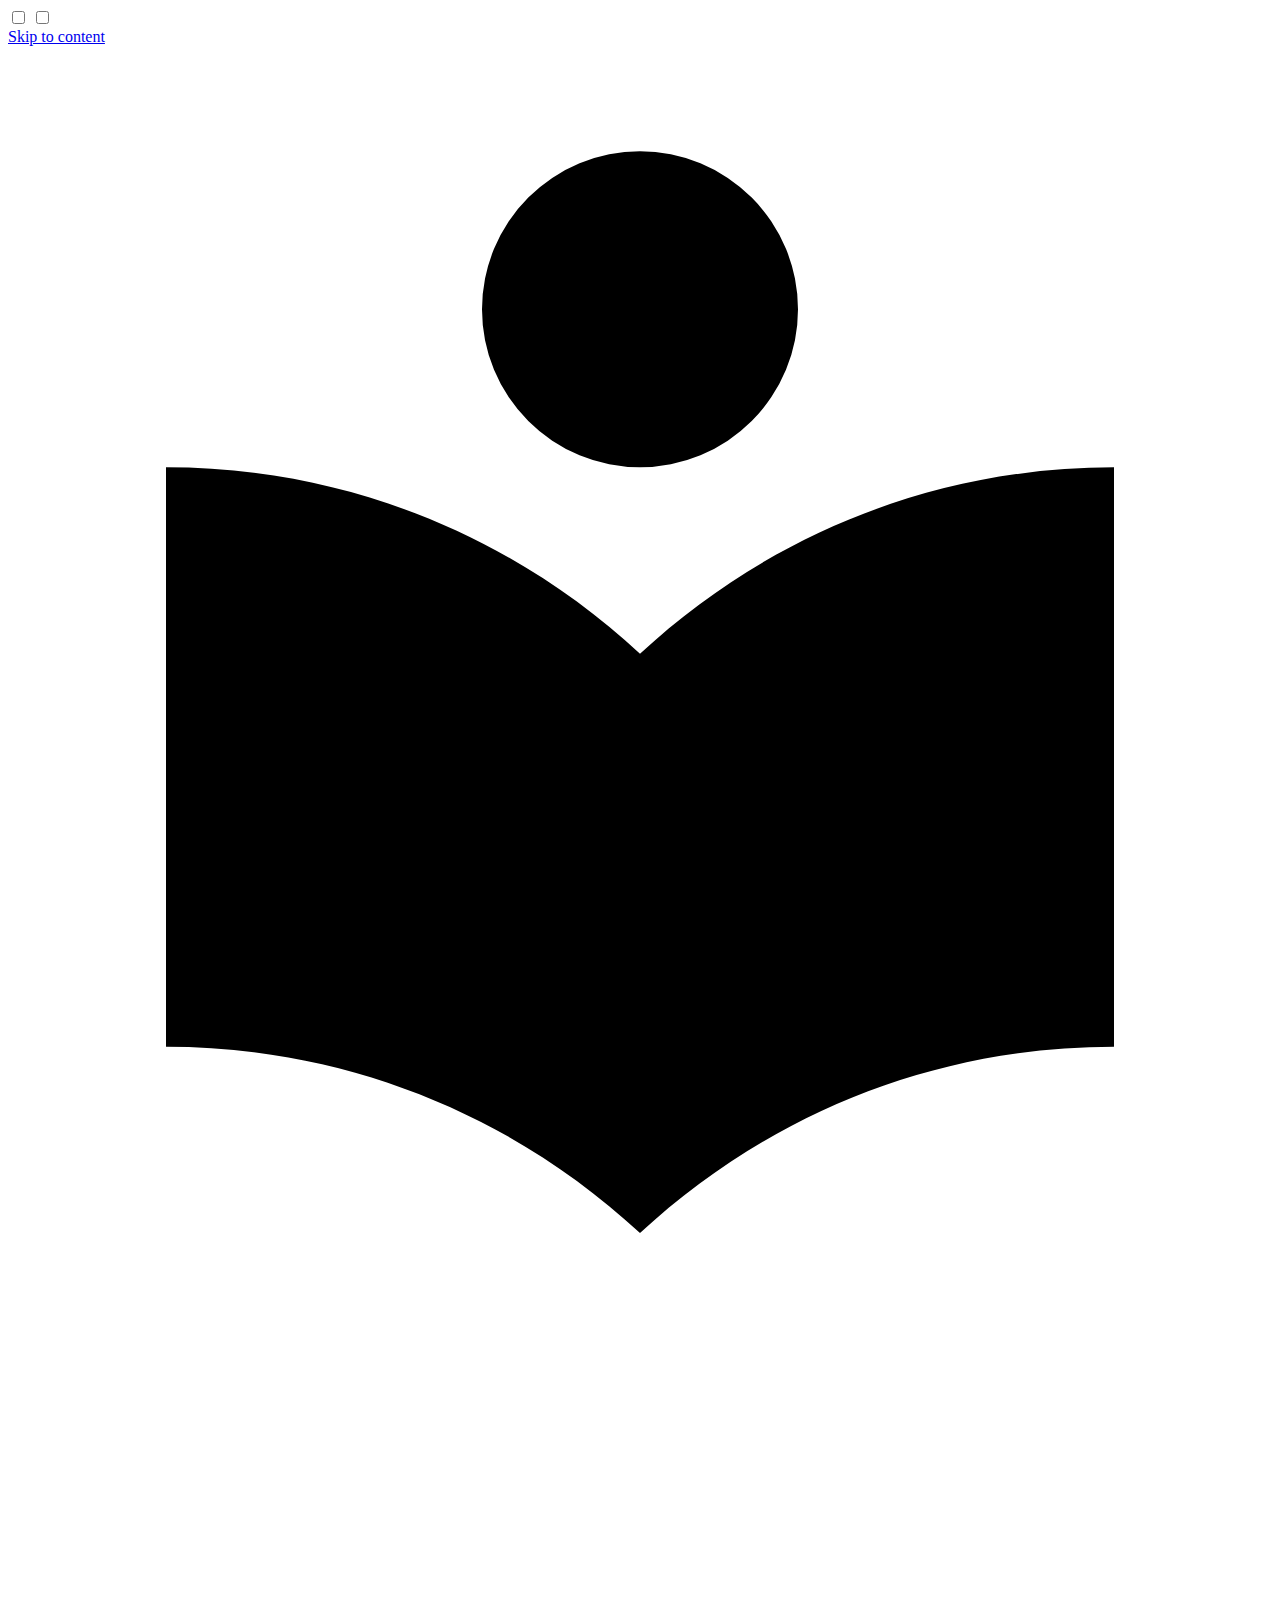
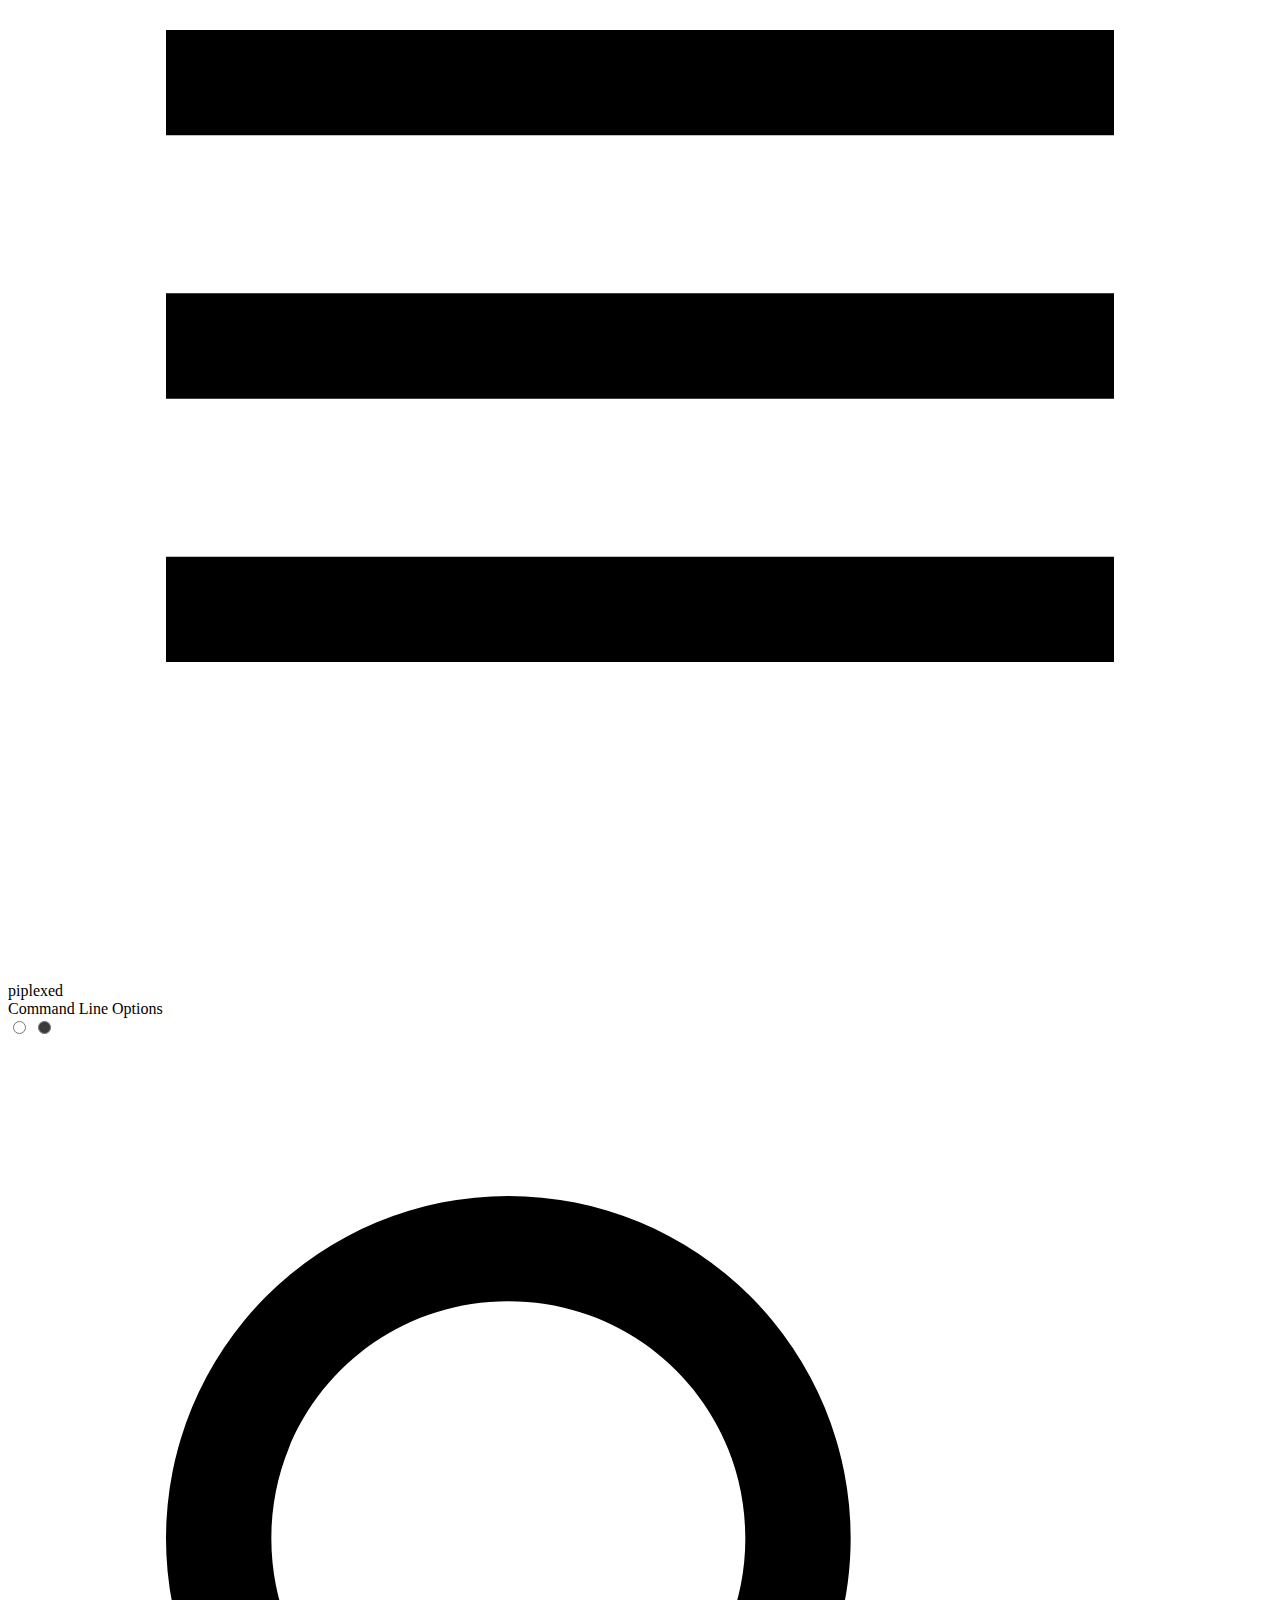
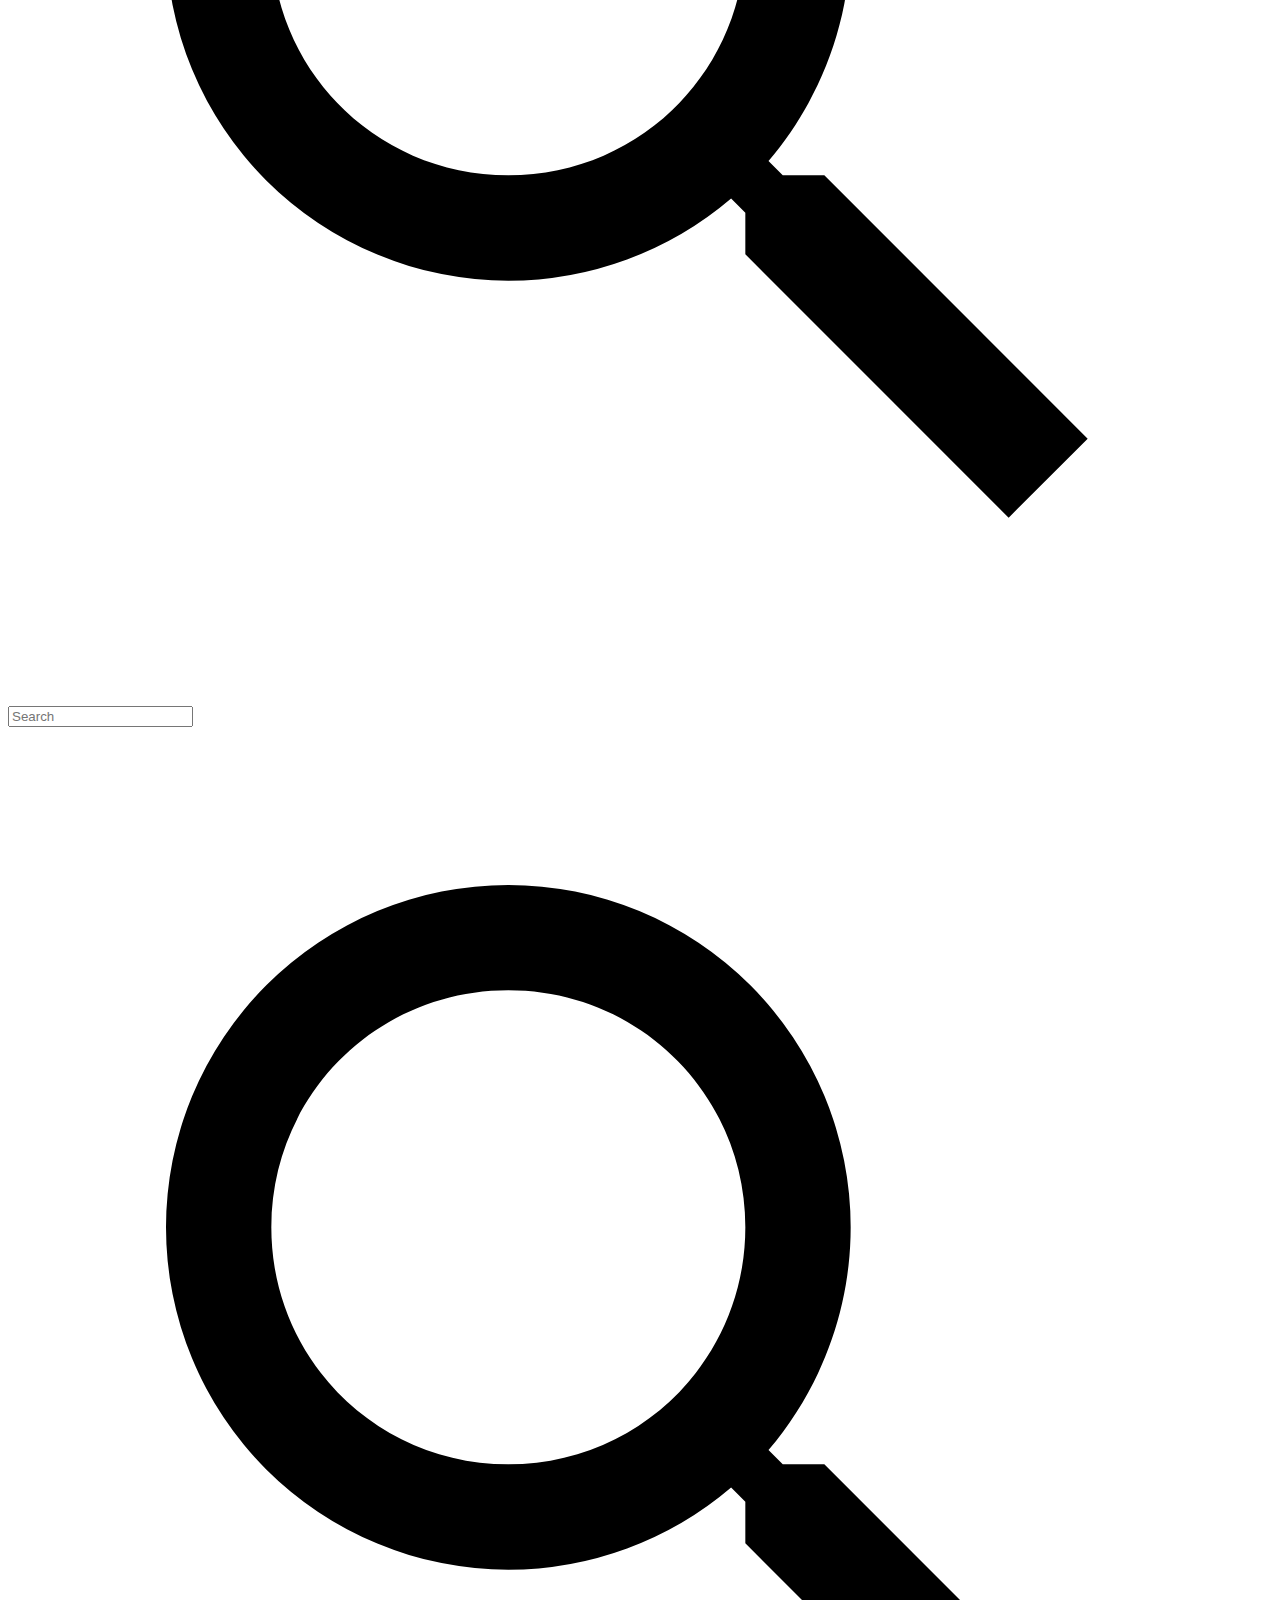
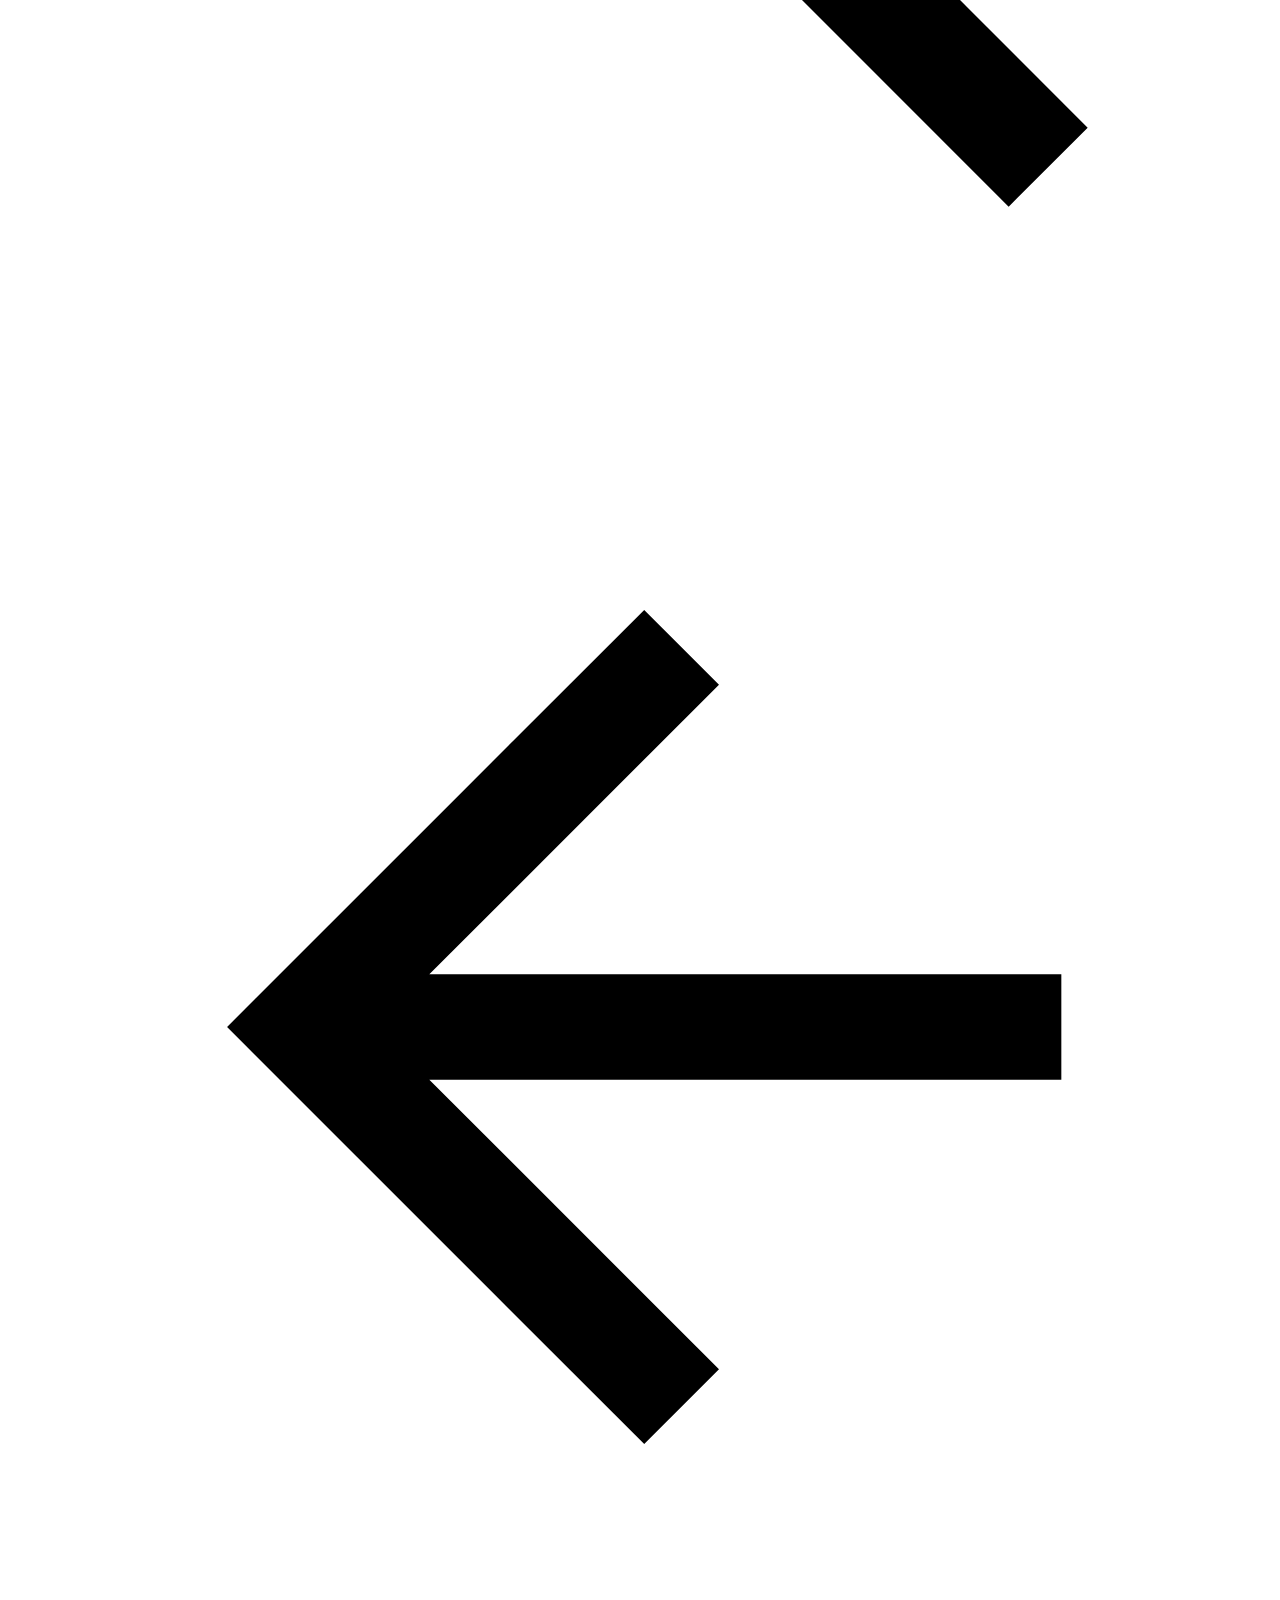
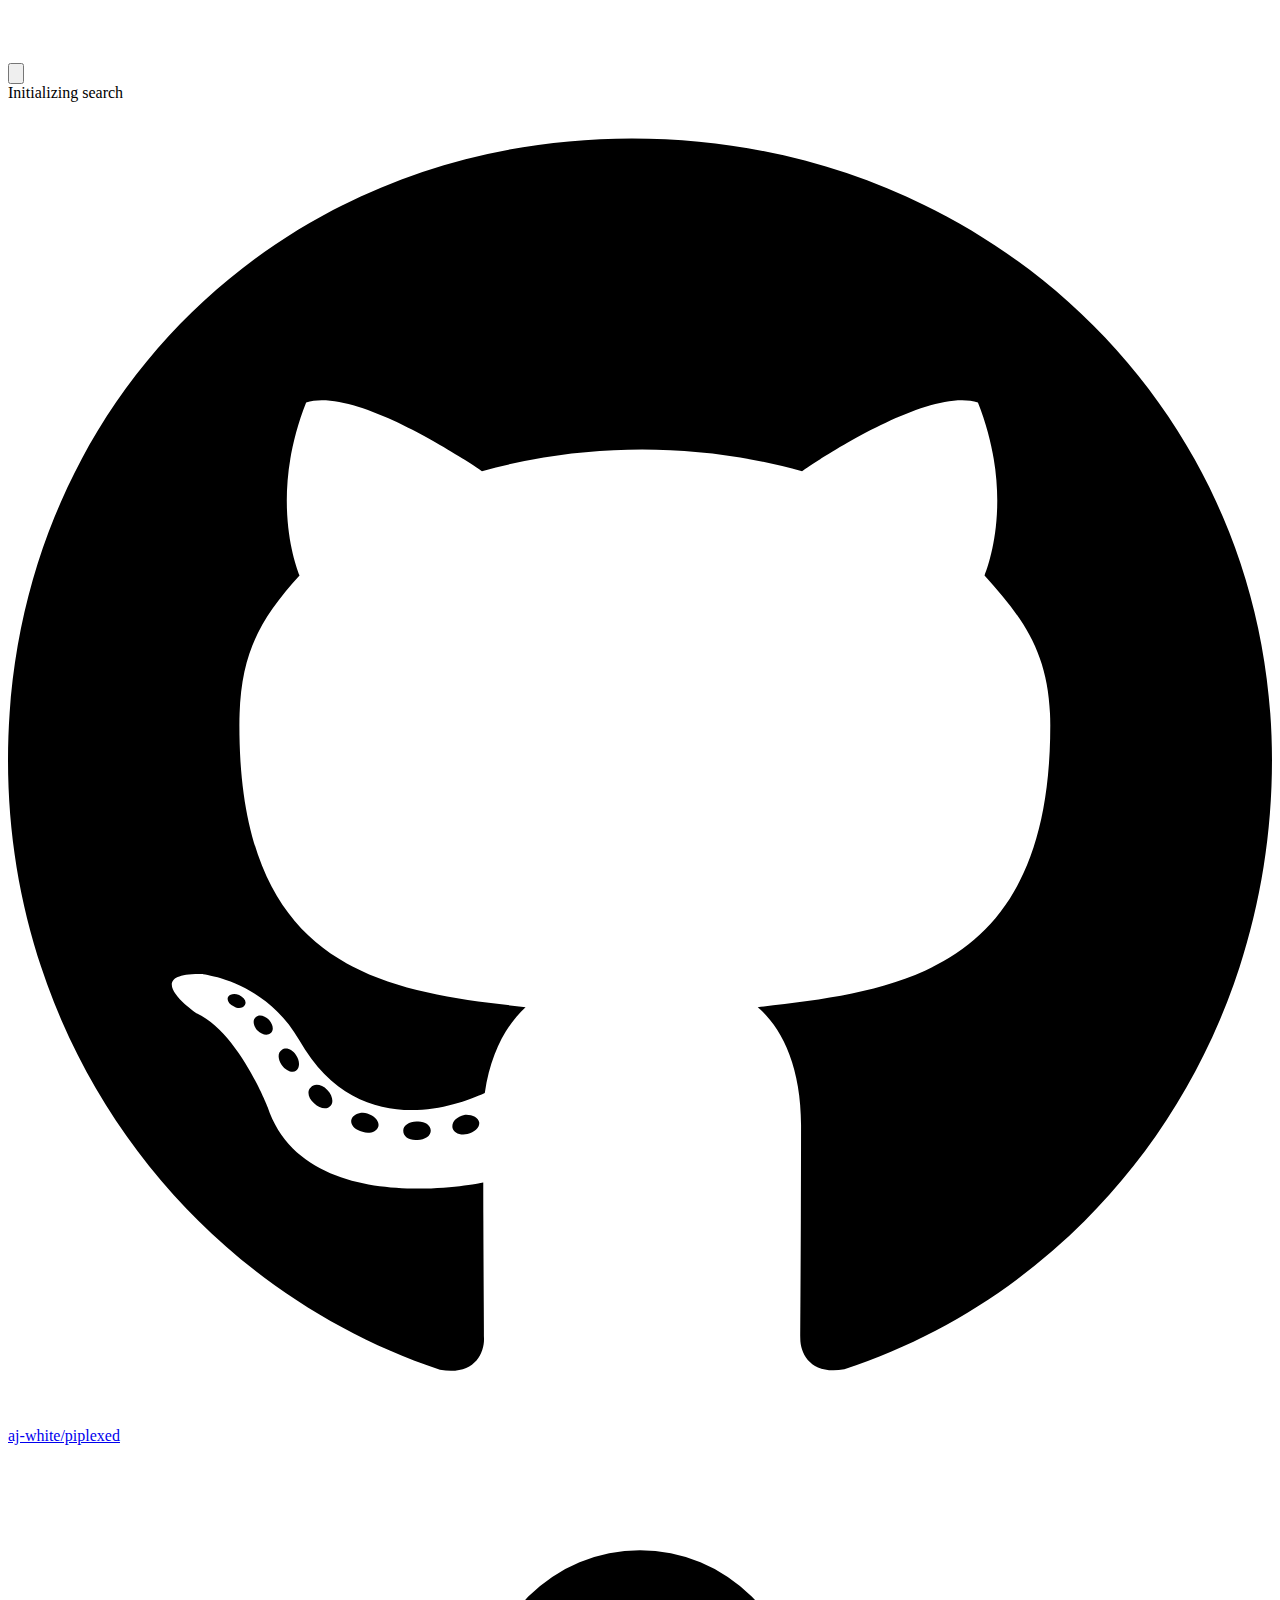
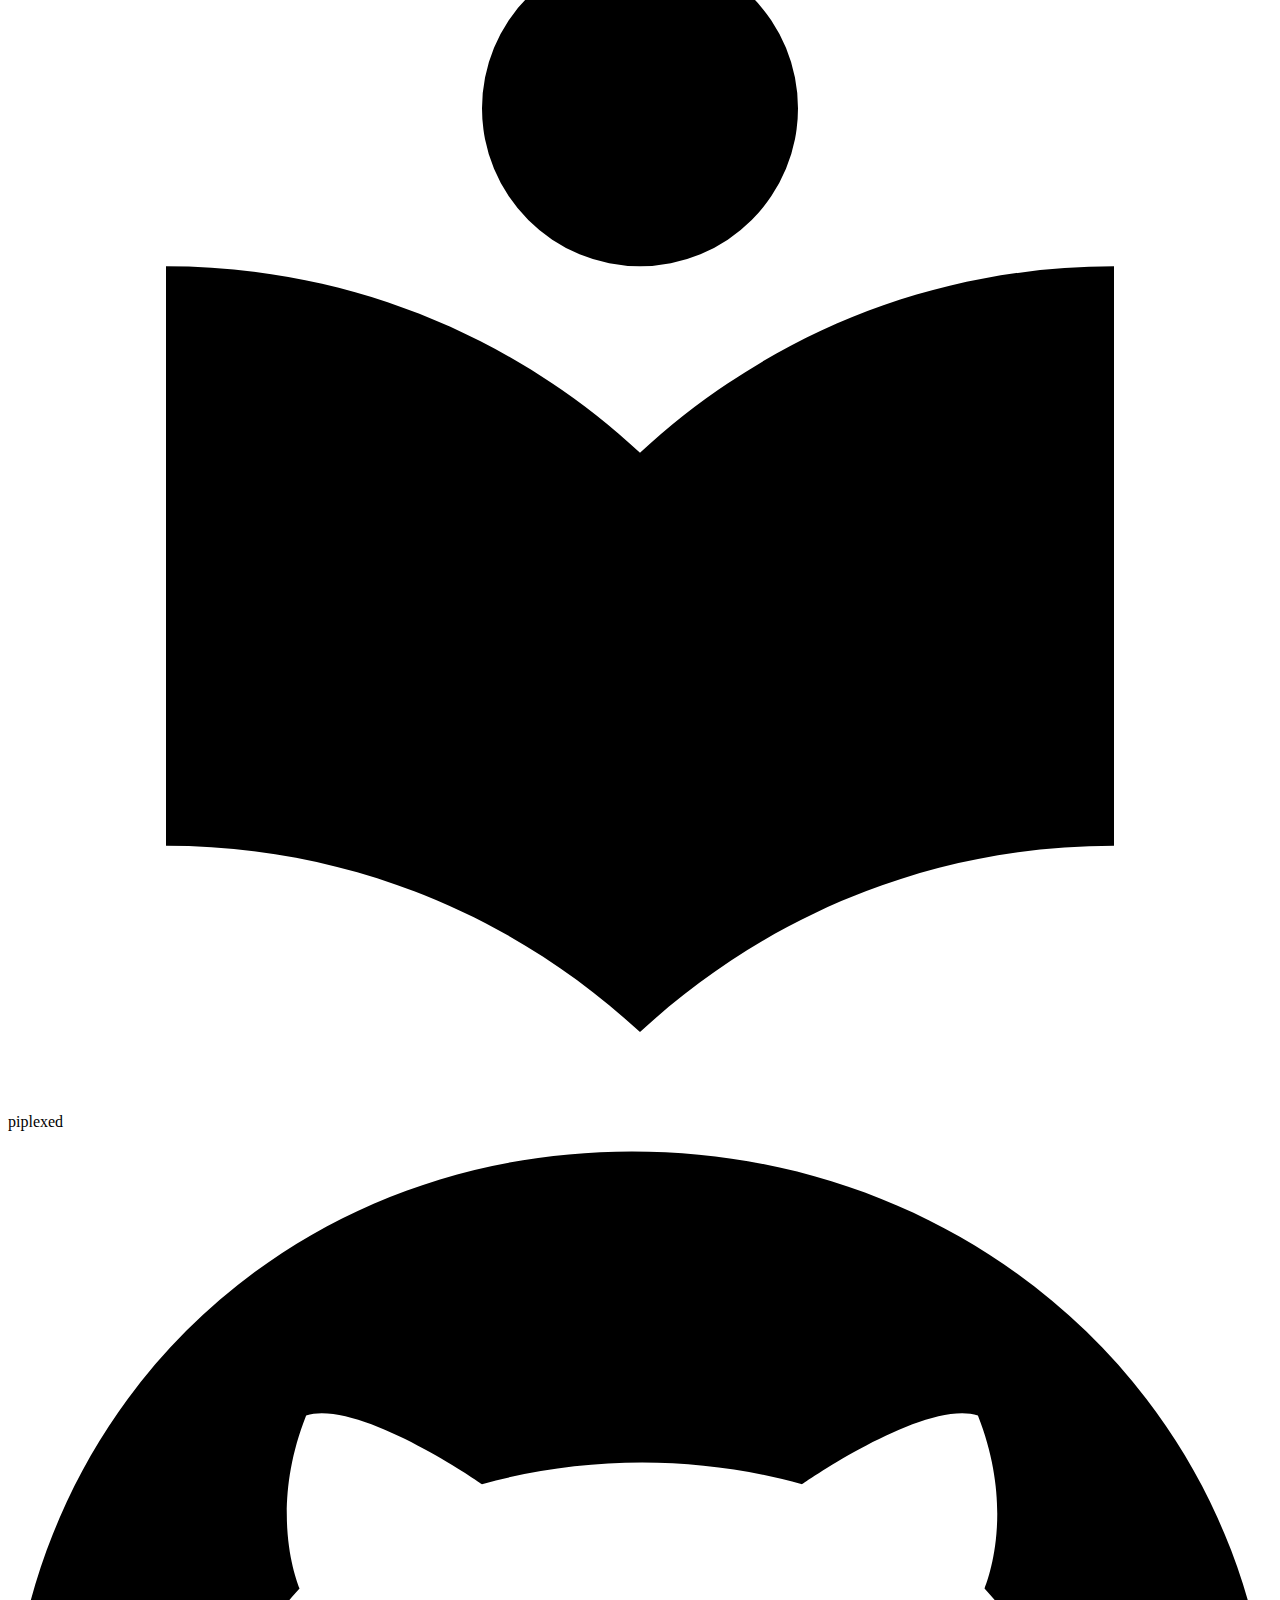
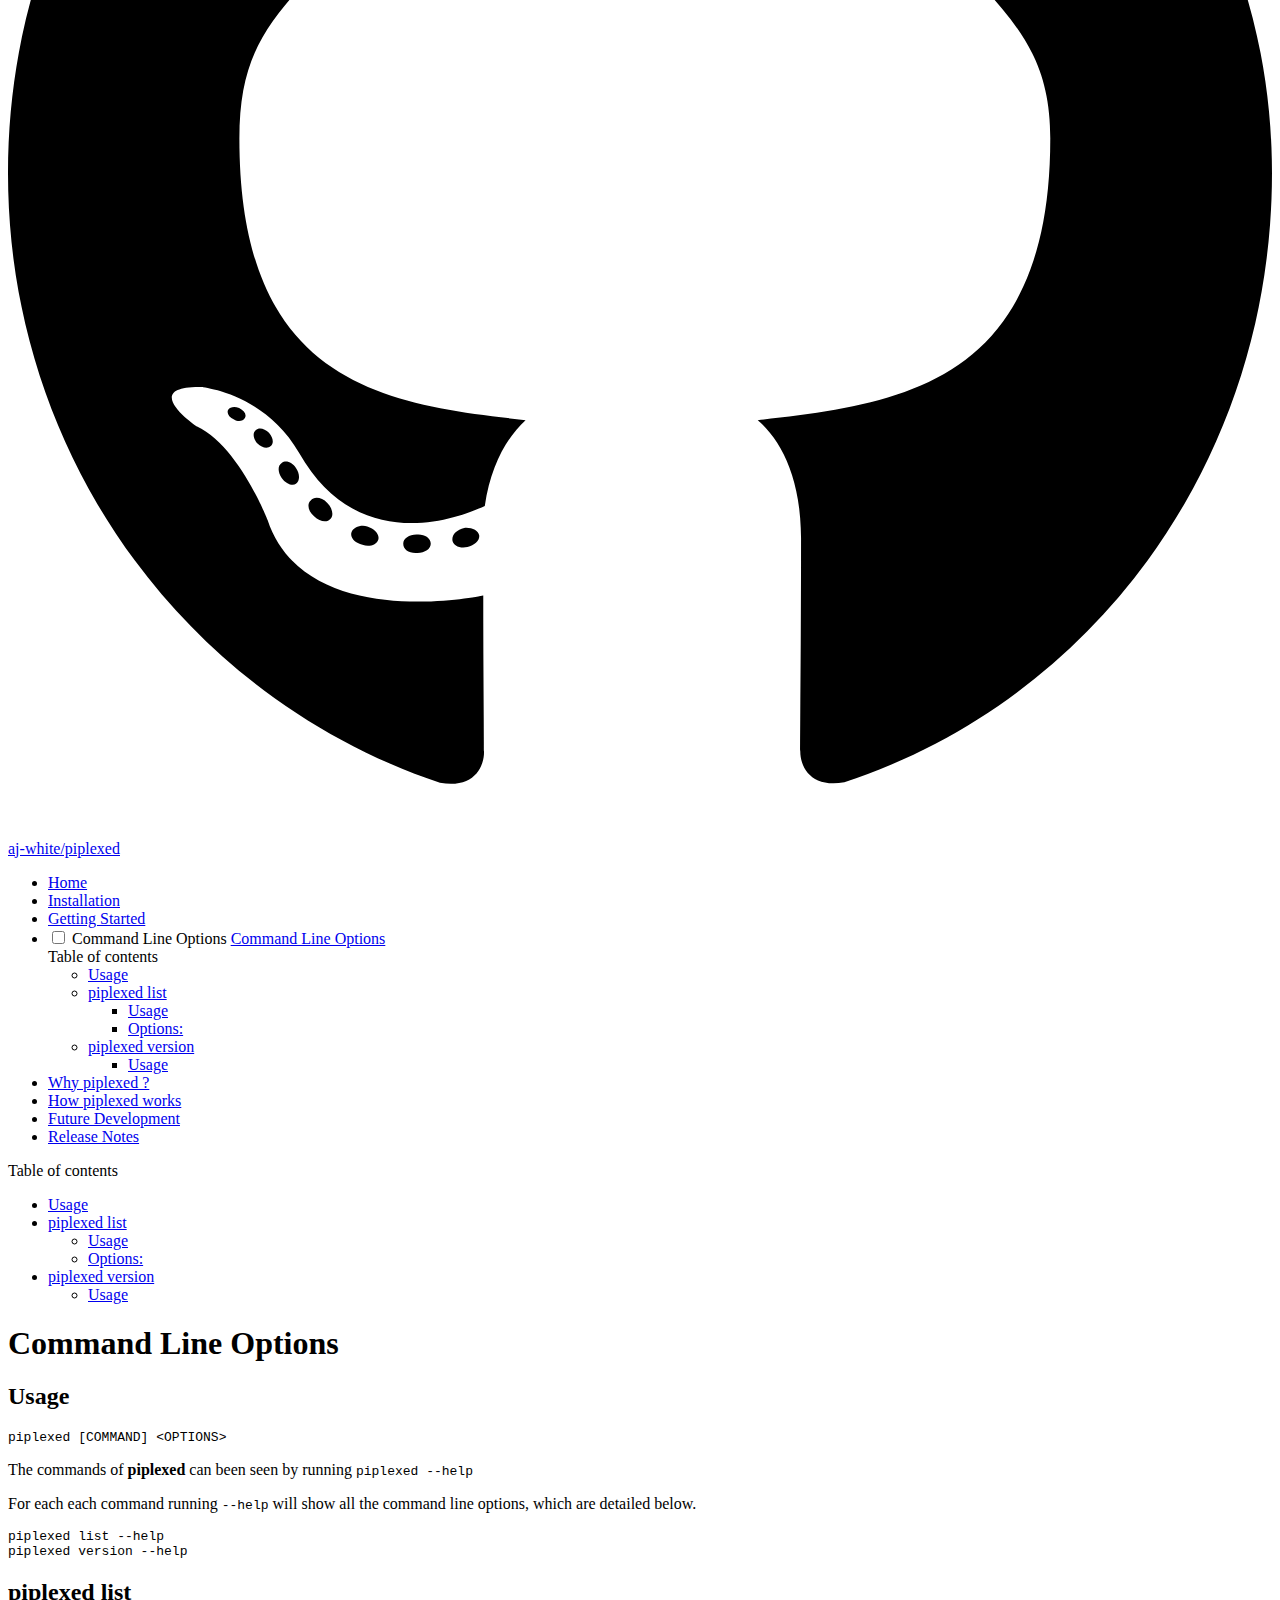
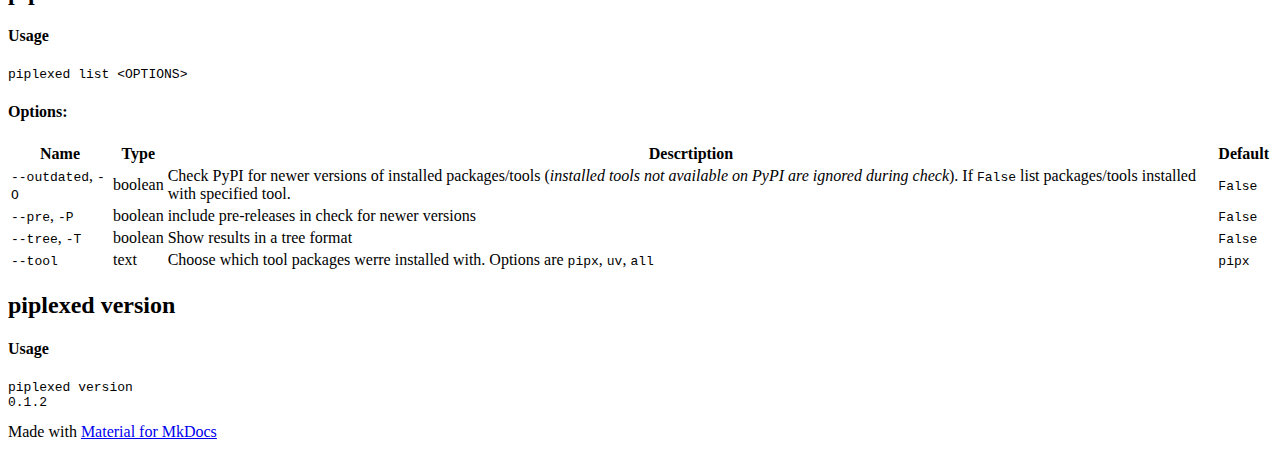
==== commit ea7ff893: "Deployed 2b171fc with MkDocs version: 1.6.1" ====
--- a/Command-line-options/index.html
+++ b/Command-line-options/index.html
@@ -6,19 +6,19 @@
       <meta charset="utf-8">
       <meta name="viewport" content="width=device-width,initial-scale=1">
       
-        <meta name="description" content="Find outdated pipx installed packages">
-      
-      
-      
-      
-        <link rel="prev" href="..">
+        <meta name="description" content="Find outdated tools installed with pipx or uv">
+      
+      
+      
+      
+        <link rel="prev" href="../Getting-started/">
       
       
         <link rel="next" href="../Why-piplexed/">
       
       
       <link rel="icon" href="../assets/images/favicon.png">
-      <meta name="generator" content="mkdocs-1.6.0, mkdocs-material-9.5.33">
+      <meta name="generator" content="mkdocs-1.6.1, mkdocs-material-9.5.42">
     
     
       
@@ -26,7 +26,7 @@
       
     
     
-      <link rel="stylesheet" href="../assets/stylesheets/main.3cba04c6.min.css">
+      <link rel="stylesheet" href="../assets/stylesheets/main.0253249f.min.css">
       
         
         <link rel="stylesheet" href="../assets/stylesheets/palette.06af60db.min.css">
@@ -50,7 +50,7 @@
     
       <link rel="stylesheet" href="../css/custom.css">
     
-    <script>__md_scope=new URL("..",location),__md_hash=e=>[...e].reduce((e,_)=>(e<<5)-e+_.charCodeAt(0),0),__md_get=(e,_=localStorage,t=__md_scope)=>JSON.parse(_.getItem(t.pathname+"."+e)),__md_set=(e,_,t=localStorage,a=__md_scope)=>{try{t.setItem(a.pathname+"."+e,JSON.stringify(_))}catch(e){}}</script>
+    <script>__md_scope=new URL("..",location),__md_hash=e=>[...e].reduce(((e,_)=>(e<<5)-e+_.charCodeAt(0)),0),__md_get=(e,_=localStorage,t=__md_scope)=>JSON.parse(_.getItem(t.pathname+"."+e)),__md_set=(e,_,t=localStorage,a=__md_scope)=>{try{t.setItem(a.pathname+"."+e,JSON.stringify(_))}catch(e){}}</script>
     
       
 
@@ -95,12 +95,12 @@
     <a href=".." title="piplexed" class="md-header__button md-logo" aria-label="piplexed" data-md-component="logo">
       
   
-  <svg xmlns="http://www.w3.org/2000/svg" viewBox="0 0 24 24"><path d="M12 8a3 3 0 0 0 3-3 3 3 0 0 0-3-3 3 3 0 0 0-3 3 3 3 0 0 0 3 3m0 3.54C9.64 9.35 6.5 8 3 8v11c3.5 0 6.64 1.35 9 3.54 2.36-2.19 5.5-3.54 9-3.54V8c-3.5 0-6.64 1.35-9 3.54Z"/></svg>
+  <svg xmlns="http://www.w3.org/2000/svg" viewBox="0 0 24 24"><path d="M12 8a3 3 0 0 0 3-3 3 3 0 0 0-3-3 3 3 0 0 0-3 3 3 3 0 0 0 3 3m0 3.54C9.64 9.35 6.5 8 3 8v11c3.5 0 6.64 1.35 9 3.54 2.36-2.19 5.5-3.54 9-3.54V8c-3.5 0-6.64 1.35-9 3.54"/></svg>
 
     </a>
     <label class="md-header__button md-icon" for="__drawer">
       
-      <svg xmlns="http://www.w3.org/2000/svg" viewBox="0 0 24 24"><path d="M3 6h18v2H3V6m0 5h18v2H3v-2m0 5h18v2H3v-2Z"/></svg>
+      <svg xmlns="http://www.w3.org/2000/svg" viewBox="0 0 24 24"><path d="M3 6h18v2H3zm0 5h18v2H3zm0 5h18v2H3z"/></svg>
     </label>
     <div class="md-header__title" data-md-component="header-title">
       <div class="md-header__ellipsis">
@@ -125,20 +125,20 @@
     
     
     
-    <input class="md-option" data-md-color-media="None" data-md-color-scheme="default" data-md-color-primary="light-blue" data-md-color-accent="purple"  aria-label="Switch to light mode"  type="radio" name="__palette" id="__palette_0">
-    
-      <label class="md-header__button md-icon" title="Switch to light mode" for="__palette_1" hidden>
-        <svg xmlns="http://www.w3.org/2000/svg" viewBox="0 0 24 24"><path d="M12 2a7 7 0 0 0-7 7c0 2.38 1.19 4.47 3 5.74V17a1 1 0 0 0 1 1h6a1 1 0 0 0 1-1v-2.26c1.81-1.27 3-3.36 3-5.74a7 7 0 0 0-7-7M9 21a1 1 0 0 0 1 1h4a1 1 0 0 0 1-1v-1H9v1Z"/></svg>
+    <input class="md-option" data-md-color-media="None" data-md-color-scheme="default" data-md-color-primary="light-blue" data-md-color-accent="purple"  aria-label="Switch to dark mode"  type="radio" name="__palette" id="__palette_0">
+    
+      <label class="md-header__button md-icon" title="Switch to dark mode" for="__palette_1" hidden>
+        <svg xmlns="http://www.w3.org/2000/svg" viewBox="0 0 24 24"><path d="M12 2a7 7 0 0 0-7 7c0 2.38 1.19 4.47 3 5.74V17a1 1 0 0 0 1 1h6a1 1 0 0 0 1-1v-2.26c1.81-1.27 3-3.36 3-5.74a7 7 0 0 0-7-7M9 21a1 1 0 0 0 1 1h4a1 1 0 0 0 1-1v-1H9z"/></svg>
       </label>
     
   
     
     
     
-    <input class="md-option" data-md-color-media="None" data-md-color-scheme="slate" data-md-color-primary="light-blue" data-md-color-accent="amber"  aria-label="Switch to dark mode"  type="radio" name="__palette" id="__palette_1">
-    
-      <label class="md-header__button md-icon" title="Switch to dark mode" for="__palette_0" hidden>
-        <svg xmlns="http://www.w3.org/2000/svg" viewBox="0 0 24 24"><path d="M12 2a7 7 0 0 1 7 7c0 2.38-1.19 4.47-3 5.74V17a1 1 0 0 1-1 1H9a1 1 0 0 1-1-1v-2.26C6.19 13.47 5 11.38 5 9a7 7 0 0 1 7-7M9 21v-1h6v1a1 1 0 0 1-1 1h-4a1 1 0 0 1-1-1m3-17a5 5 0 0 0-5 5c0 2.05 1.23 3.81 3 4.58V16h4v-2.42c1.77-.77 3-2.53 3-4.58a5 5 0 0 0-5-5Z"/></svg>
+    <input class="md-option" data-md-color-media="None" data-md-color-scheme="slate" data-md-color-primary="light-blue" data-md-color-accent="amber"  aria-label="Switch to light mode"  type="radio" name="__palette" id="__palette_1">
+    
+      <label class="md-header__button md-icon" title="Switch to light mode" for="__palette_0" hidden>
+        <svg xmlns="http://www.w3.org/2000/svg" viewBox="0 0 24 24"><path d="M12 2a7 7 0 0 1 7 7c0 2.38-1.19 4.47-3 5.74V17a1 1 0 0 1-1 1H9a1 1 0 0 1-1-1v-2.26C6.19 13.47 5 11.38 5 9a7 7 0 0 1 7-7M9 21v-1h6v1a1 1 0 0 1-1 1h-4a1 1 0 0 1-1-1m3-17a5 5 0 0 0-5 5c0 2.05 1.23 3.81 3 4.58V16h4v-2.42c1.77-.77 3-2.53 3-4.58a5 5 0 0 0-5-5"/></svg>
       </label>
     
   
@@ -146,13 +146,13 @@
       
     
     
-      <script>var media,input,key,value,palette=__md_get("__palette");if(palette&&palette.color){"(prefers-color-scheme)"===palette.color.media&&(media=matchMedia("(prefers-color-scheme: light)"),input=document.querySelector(media.matches?"[data-md-color-media='(prefers-color-scheme: light)']":"[data-md-color-media='(prefers-color-scheme: dark)']"),palette.color.media=input.getAttribute("data-md-color-media"),palette.color.scheme=input.getAttribute("data-md-color-scheme"),palette.color.primary=input.getAttribute("data-md-color-primary"),palette.color.accent=input.getAttribute("data-md-color-accent"));for([key,value]of Object.entries(palette.color))document.body.setAttribute("data-md-color-"+key,value)}</script>
+      <script>var palette=__md_get("__palette");if(palette&&palette.color){if("(prefers-color-scheme)"===palette.color.media){var media=matchMedia("(prefers-color-scheme: light)"),input=document.querySelector(media.matches?"[data-md-color-media='(prefers-color-scheme: light)']":"[data-md-color-media='(prefers-color-scheme: dark)']");palette.color.media=input.getAttribute("data-md-color-media"),palette.color.scheme=input.getAttribute("data-md-color-scheme"),palette.color.primary=input.getAttribute("data-md-color-primary"),palette.color.accent=input.getAttribute("data-md-color-accent")}for(var[key,value]of Object.entries(palette.color))document.body.setAttribute("data-md-color-"+key,value)}</script>
     
     
     
       <label class="md-header__button md-icon" for="__search">
         
-        <svg xmlns="http://www.w3.org/2000/svg" viewBox="0 0 24 24"><path d="M9.5 3A6.5 6.5 0 0 1 16 9.5c0 1.61-.59 3.09-1.56 4.23l.27.27h.79l5 5-1.5 1.5-5-5v-.79l-.27-.27A6.516 6.516 0 0 1 9.5 16 6.5 6.5 0 0 1 3 9.5 6.5 6.5 0 0 1 9.5 3m0 2C7 5 5 7 5 9.5S7 14 9.5 14 14 12 14 9.5 12 5 9.5 5Z"/></svg>
+        <svg xmlns="http://www.w3.org/2000/svg" viewBox="0 0 24 24"><path d="M9.5 3A6.5 6.5 0 0 1 16 9.5c0 1.61-.59 3.09-1.56 4.23l.27.27h.79l5 5-1.5 1.5-5-5v-.79l-.27-.27A6.52 6.52 0 0 1 9.5 16 6.5 6.5 0 0 1 3 9.5 6.5 6.5 0 0 1 9.5 3m0 2C7 5 5 7 5 9.5S7 14 9.5 14 14 12 14 9.5 12 5 9.5 5"/></svg>
       </label>
       <div class="md-search" data-md-component="search" role="dialog">
   <label class="md-search__overlay" for="__search"></label>
@@ -161,15 +161,15 @@
       <input type="text" class="md-search__input" name="query" aria-label="Search" placeholder="Search" autocapitalize="off" autocorrect="off" autocomplete="off" spellcheck="false" data-md-component="search-query" required>
       <label class="md-search__icon md-icon" for="__search">
         
-        <svg xmlns="http://www.w3.org/2000/svg" viewBox="0 0 24 24"><path d="M9.5 3A6.5 6.5 0 0 1 16 9.5c0 1.61-.59 3.09-1.56 4.23l.27.27h.79l5 5-1.5 1.5-5-5v-.79l-.27-.27A6.516 6.516 0 0 1 9.5 16 6.5 6.5 0 0 1 3 9.5 6.5 6.5 0 0 1 9.5 3m0 2C7 5 5 7 5 9.5S7 14 9.5 14 14 12 14 9.5 12 5 9.5 5Z"/></svg>
-        
-        <svg xmlns="http://www.w3.org/2000/svg" viewBox="0 0 24 24"><path d="M20 11v2H8l5.5 5.5-1.42 1.42L4.16 12l7.92-7.92L13.5 5.5 8 11h12Z"/></svg>
+        <svg xmlns="http://www.w3.org/2000/svg" viewBox="0 0 24 24"><path d="M9.5 3A6.5 6.5 0 0 1 16 9.5c0 1.61-.59 3.09-1.56 4.23l.27.27h.79l5 5-1.5 1.5-5-5v-.79l-.27-.27A6.52 6.52 0 0 1 9.5 16 6.5 6.5 0 0 1 3 9.5 6.5 6.5 0 0 1 9.5 3m0 2C7 5 5 7 5 9.5S7 14 9.5 14 14 12 14 9.5 12 5 9.5 5"/></svg>
+        
+        <svg xmlns="http://www.w3.org/2000/svg" viewBox="0 0 24 24"><path d="M20 11v2H8l5.5 5.5-1.42 1.42L4.16 12l7.92-7.92L13.5 5.5 8 11z"/></svg>
       </label>
       <nav class="md-search__options" aria-label="Search">
         
         <button type="reset" class="md-search__icon md-icon" title="Clear" aria-label="Clear" tabindex="-1">
           
-          <svg xmlns="http://www.w3.org/2000/svg" viewBox="0 0 24 24"><path d="M19 6.41 17.59 5 12 10.59 6.41 5 5 6.41 10.59 12 5 17.59 6.41 19 12 13.41 17.59 19 19 17.59 13.41 12 19 6.41Z"/></svg>
+          <svg xmlns="http://www.w3.org/2000/svg" viewBox="0 0 24 24"><path d="M19 6.41 17.59 5 12 10.59 6.41 5 5 6.41 10.59 12 5 17.59 6.41 19 12 13.41 17.59 19 19 17.59 13.41 12z"/></svg>
         </button>
       </nav>
       
@@ -192,7 +192,7 @@
         <a href="https://github.com/aj-white/piplexed" title="Go to repository" class="md-source" data-md-component="source">
   <div class="md-source__icon md-icon">
     
-    <svg xmlns="http://www.w3.org/2000/svg" viewBox="0 0 496 512"><!--! Font Awesome Free 6.6.0 by @fontawesome - https://fontawesome.com License - https://fontawesome.com/license/free (Icons: CC BY 4.0, Fonts: SIL OFL 1.1, Code: MIT License) Copyright 2024 Fonticons, Inc.--><path d="M165.9 397.4c0 2-2.3 3.6-5.2 3.6-3.3.3-5.6-1.3-5.6-3.6 0-2 2.3-3.6 5.2-3.6 3-.3 5.6 1.3 5.6 3.6zm-31.1-4.5c-.7 2 1.3 4.3 4.3 4.9 2.6 1 5.6 0 6.2-2s-1.3-4.3-4.3-5.2c-2.6-.7-5.5.3-6.2 2.3zm44.2-1.7c-2.9.7-4.9 2.6-4.6 4.9.3 2 2.9 3.3 5.9 2.6 2.9-.7 4.9-2.6 4.6-4.6-.3-1.9-3-3.2-5.9-2.9zM244.8 8C106.1 8 0 113.3 0 252c0 110.9 69.8 205.8 169.5 239.2 12.8 2.3 17.3-5.6 17.3-12.1 0-6.2-.3-40.4-.3-61.4 0 0-70 15-84.7-29.8 0 0-11.4-29.1-27.8-36.6 0 0-22.9-15.7 1.6-15.4 0 0 24.9 2 38.6 25.8 21.9 38.6 58.6 27.5 72.9 20.9 2.3-16 8.8-27.1 16-33.7-55.9-6.2-112.3-14.3-112.3-110.5 0-27.5 7.6-41.3 23.6-58.9-2.6-6.5-11.1-33.3 2.6-67.9 20.9-6.5 69 27 69 27 20-5.6 41.5-8.5 62.8-8.5s42.8 2.9 62.8 8.5c0 0 48.1-33.6 69-27 13.7 34.7 5.2 61.4 2.6 67.9 16 17.7 25.8 31.5 25.8 58.9 0 96.5-58.9 104.2-114.8 110.5 9.2 7.9 17 22.9 17 46.4 0 33.7-.3 75.4-.3 83.6 0 6.5 4.6 14.4 17.3 12.1C428.2 457.8 496 362.9 496 252 496 113.3 383.5 8 244.8 8zM97.2 352.9c-1.3 1-1 3.3.7 5.2 1.6 1.6 3.9 2.3 5.2 1 1.3-1 1-3.3-.7-5.2-1.6-1.6-3.9-2.3-5.2-1zm-10.8-8.1c-.7 1.3.3 2.9 2.3 3.9 1.6 1 3.6.7 4.3-.7.7-1.3-.3-2.9-2.3-3.9-2-.6-3.6-.3-4.3.7zm32.4 35.6c-1.6 1.3-1 4.3 1.3 6.2 2.3 2.3 5.2 2.6 6.5 1 1.3-1.3.7-4.3-1.3-6.2-2.2-2.3-5.2-2.6-6.5-1zm-11.4-14.7c-1.6 1-1.6 3.6 0 5.9 1.6 2.3 4.3 3.3 5.6 2.3 1.6-1.3 1.6-3.9 0-6.2-1.4-2.3-4-3.3-5.6-2z"/></svg>
+    <svg xmlns="http://www.w3.org/2000/svg" viewBox="0 0 496 512"><!--! Font Awesome Free 6.6.0 by @fontawesome - https://fontawesome.com License - https://fontawesome.com/license/free (Icons: CC BY 4.0, Fonts: SIL OFL 1.1, Code: MIT License) Copyright 2024 Fonticons, Inc.--><path d="M165.9 397.4c0 2-2.3 3.6-5.2 3.6-3.3.3-5.6-1.3-5.6-3.6 0-2 2.3-3.6 5.2-3.6 3-.3 5.6 1.3 5.6 3.6m-31.1-4.5c-.7 2 1.3 4.3 4.3 4.9 2.6 1 5.6 0 6.2-2s-1.3-4.3-4.3-5.2c-2.6-.7-5.5.3-6.2 2.3m44.2-1.7c-2.9.7-4.9 2.6-4.6 4.9.3 2 2.9 3.3 5.9 2.6 2.9-.7 4.9-2.6 4.6-4.6-.3-1.9-3-3.2-5.9-2.9M244.8 8C106.1 8 0 113.3 0 252c0 110.9 69.8 205.8 169.5 239.2 12.8 2.3 17.3-5.6 17.3-12.1 0-6.2-.3-40.4-.3-61.4 0 0-70 15-84.7-29.8 0 0-11.4-29.1-27.8-36.6 0 0-22.9-15.7 1.6-15.4 0 0 24.9 2 38.6 25.8 21.9 38.6 58.6 27.5 72.9 20.9 2.3-16 8.8-27.1 16-33.7-55.9-6.2-112.3-14.3-112.3-110.5 0-27.5 7.6-41.3 23.6-58.9-2.6-6.5-11.1-33.3 2.6-67.9 20.9-6.5 69 27 69 27 20-5.6 41.5-8.5 62.8-8.5s42.8 2.9 62.8 8.5c0 0 48.1-33.6 69-27 13.7 34.7 5.2 61.4 2.6 67.9 16 17.7 25.8 31.5 25.8 58.9 0 96.5-58.9 104.2-114.8 110.5 9.2 7.9 17 22.9 17 46.4 0 33.7-.3 75.4-.3 83.6 0 6.5 4.6 14.4 17.3 12.1C428.2 457.8 496 362.9 496 252 496 113.3 383.5 8 244.8 8M97.2 352.9c-1.3 1-1 3.3.7 5.2 1.6 1.6 3.9 2.3 5.2 1 1.3-1 1-3.3-.7-5.2-1.6-1.6-3.9-2.3-5.2-1m-10.8-8.1c-.7 1.3.3 2.9 2.3 3.9 1.6 1 3.6.7 4.3-.7.7-1.3-.3-2.9-2.3-3.9-2-.6-3.6-.3-4.3.7m32.4 35.6c-1.6 1.3-1 4.3 1.3 6.2 2.3 2.3 5.2 2.6 6.5 1 1.3-1.3.7-4.3-1.3-6.2-2.2-2.3-5.2-2.6-6.5-1m-11.4-14.7c-1.6 1-1.6 3.6 0 5.9s4.3 3.3 5.6 2.3c1.6-1.3 1.6-3.9 0-6.2-1.4-2.3-4-3.3-5.6-2"/></svg>
   </div>
   <div class="md-source__repository">
     aj-white/piplexed
@@ -228,7 +228,7 @@
     <a href=".." title="piplexed" class="md-nav__button md-logo" aria-label="piplexed" data-md-component="logo">
       
   
-  <svg xmlns="http://www.w3.org/2000/svg" viewBox="0 0 24 24"><path d="M12 8a3 3 0 0 0 3-3 3 3 0 0 0-3-3 3 3 0 0 0-3 3 3 3 0 0 0 3 3m0 3.54C9.64 9.35 6.5 8 3 8v11c3.5 0 6.64 1.35 9 3.54 2.36-2.19 5.5-3.54 9-3.54V8c-3.5 0-6.64 1.35-9 3.54Z"/></svg>
+  <svg xmlns="http://www.w3.org/2000/svg" viewBox="0 0 24 24"><path d="M12 8a3 3 0 0 0 3-3 3 3 0 0 0-3-3 3 3 0 0 0-3 3 3 3 0 0 0 3 3m0 3.54C9.64 9.35 6.5 8 3 8v11c3.5 0 6.64 1.35 9 3.54 2.36-2.19 5.5-3.54 9-3.54V8c-3.5 0-6.64 1.35-9 3.54"/></svg>
 
     </a>
     piplexed
@@ -238,7 +238,7 @@
       <a href="https://github.com/aj-white/piplexed" title="Go to repository" class="md-source" data-md-component="source">
   <div class="md-source__icon md-icon">
     
-    <svg xmlns="http://www.w3.org/2000/svg" viewBox="0 0 496 512"><!--! Font Awesome Free 6.6.0 by @fontawesome - https://fontawesome.com License - https://fontawesome.com/license/free (Icons: CC BY 4.0, Fonts: SIL OFL 1.1, Code: MIT License) Copyright 2024 Fonticons, Inc.--><path d="M165.9 397.4c0 2-2.3 3.6-5.2 3.6-3.3.3-5.6-1.3-5.6-3.6 0-2 2.3-3.6 5.2-3.6 3-.3 5.6 1.3 5.6 3.6zm-31.1-4.5c-.7 2 1.3 4.3 4.3 4.9 2.6 1 5.6 0 6.2-2s-1.3-4.3-4.3-5.2c-2.6-.7-5.5.3-6.2 2.3zm44.2-1.7c-2.9.7-4.9 2.6-4.6 4.9.3 2 2.9 3.3 5.9 2.6 2.9-.7 4.9-2.6 4.6-4.6-.3-1.9-3-3.2-5.9-2.9zM244.8 8C106.1 8 0 113.3 0 252c0 110.9 69.8 205.8 169.5 239.2 12.8 2.3 17.3-5.6 17.3-12.1 0-6.2-.3-40.4-.3-61.4 0 0-70 15-84.7-29.8 0 0-11.4-29.1-27.8-36.6 0 0-22.9-15.7 1.6-15.4 0 0 24.9 2 38.6 25.8 21.9 38.6 58.6 27.5 72.9 20.9 2.3-16 8.8-27.1 16-33.7-55.9-6.2-112.3-14.3-112.3-110.5 0-27.5 7.6-41.3 23.6-58.9-2.6-6.5-11.1-33.3 2.6-67.9 20.9-6.5 69 27 69 27 20-5.6 41.5-8.5 62.8-8.5s42.8 2.9 62.8 8.5c0 0 48.1-33.6 69-27 13.7 34.7 5.2 61.4 2.6 67.9 16 17.7 25.8 31.5 25.8 58.9 0 96.5-58.9 104.2-114.8 110.5 9.2 7.9 17 22.9 17 46.4 0 33.7-.3 75.4-.3 83.6 0 6.5 4.6 14.4 17.3 12.1C428.2 457.8 496 362.9 496 252 496 113.3 383.5 8 244.8 8zM97.2 352.9c-1.3 1-1 3.3.7 5.2 1.6 1.6 3.9 2.3 5.2 1 1.3-1 1-3.3-.7-5.2-1.6-1.6-3.9-2.3-5.2-1zm-10.8-8.1c-.7 1.3.3 2.9 2.3 3.9 1.6 1 3.6.7 4.3-.7.7-1.3-.3-2.9-2.3-3.9-2-.6-3.6-.3-4.3.7zm32.4 35.6c-1.6 1.3-1 4.3 1.3 6.2 2.3 2.3 5.2 2.6 6.5 1 1.3-1.3.7-4.3-1.3-6.2-2.2-2.3-5.2-2.6-6.5-1zm-11.4-14.7c-1.6 1-1.6 3.6 0 5.9 1.6 2.3 4.3 3.3 5.6 2.3 1.6-1.3 1.6-3.9 0-6.2-1.4-2.3-4-3.3-5.6-2z"/></svg>
+    <svg xmlns="http://www.w3.org/2000/svg" viewBox="0 0 496 512"><!--! Font Awesome Free 6.6.0 by @fontawesome - https://fontawesome.com License - https://fontawesome.com/license/free (Icons: CC BY 4.0, Fonts: SIL OFL 1.1, Code: MIT License) Copyright 2024 Fonticons, Inc.--><path d="M165.9 397.4c0 2-2.3 3.6-5.2 3.6-3.3.3-5.6-1.3-5.6-3.6 0-2 2.3-3.6 5.2-3.6 3-.3 5.6 1.3 5.6 3.6m-31.1-4.5c-.7 2 1.3 4.3 4.3 4.9 2.6 1 5.6 0 6.2-2s-1.3-4.3-4.3-5.2c-2.6-.7-5.5.3-6.2 2.3m44.2-1.7c-2.9.7-4.9 2.6-4.6 4.9.3 2 2.9 3.3 5.9 2.6 2.9-.7 4.9-2.6 4.6-4.6-.3-1.9-3-3.2-5.9-2.9M244.8 8C106.1 8 0 113.3 0 252c0 110.9 69.8 205.8 169.5 239.2 12.8 2.3 17.3-5.6 17.3-12.1 0-6.2-.3-40.4-.3-61.4 0 0-70 15-84.7-29.8 0 0-11.4-29.1-27.8-36.6 0 0-22.9-15.7 1.6-15.4 0 0 24.9 2 38.6 25.8 21.9 38.6 58.6 27.5 72.9 20.9 2.3-16 8.8-27.1 16-33.7-55.9-6.2-112.3-14.3-112.3-110.5 0-27.5 7.6-41.3 23.6-58.9-2.6-6.5-11.1-33.3 2.6-67.9 20.9-6.5 69 27 69 27 20-5.6 41.5-8.5 62.8-8.5s42.8 2.9 62.8 8.5c0 0 48.1-33.6 69-27 13.7 34.7 5.2 61.4 2.6 67.9 16 17.7 25.8 31.5 25.8 58.9 0 96.5-58.9 104.2-114.8 110.5 9.2 7.9 17 22.9 17 46.4 0 33.7-.3 75.4-.3 83.6 0 6.5 4.6 14.4 17.3 12.1C428.2 457.8 496 362.9 496 252 496 113.3 383.5 8 244.8 8M97.2 352.9c-1.3 1-1 3.3.7 5.2 1.6 1.6 3.9 2.3 5.2 1 1.3-1 1-3.3-.7-5.2-1.6-1.6-3.9-2.3-5.2-1m-10.8-8.1c-.7 1.3.3 2.9 2.3 3.9 1.6 1 3.6.7 4.3-.7.7-1.3-.3-2.9-2.3-3.9-2-.6-3.6-.3-4.3.7m32.4 35.6c-1.6 1.3-1 4.3 1.3 6.2 2.3 2.3 5.2 2.6 6.5 1 1.3-1.3.7-4.3-1.3-6.2-2.2-2.3-5.2-2.6-6.5-1m-11.4-14.7c-1.6 1-1.6 3.6 0 5.9s4.3 3.3 5.6 2.3c1.6-1.3 1.6-3.9 0-6.2-1.4-2.3-4-3.3-5.6-2"/></svg>
   </div>
   <div class="md-source__repository">
     aj-white/piplexed
@@ -259,6 +259,46 @@
         
   
   <span class="md-ellipsis">
+    Home
+  </span>
+  
+
+      </a>
+    </li>
+  
+
+    
+      
+      
+  
+  
+  
+  
+    <li class="md-nav__item">
+      <a href="../Installation/" class="md-nav__link">
+        
+  
+  <span class="md-ellipsis">
+    Installation
+  </span>
+  
+
+      </a>
+    </li>
+  
+
+    
+      
+      
+  
+  
+  
+  
+    <li class="md-nav__item">
+      <a href="../Getting-started/" class="md-nav__link">
+        
+  
+  <span class="md-ellipsis">
     Getting Started
   </span>
   
@@ -321,6 +361,15 @@
     <ul class="md-nav__list" data-md-component="toc" data-md-scrollfix>
       
         <li class="md-nav__item">
+  <a href="#usage" class="md-nav__link">
+    <span class="md-ellipsis">
+      Usage
+    </span>
+  </a>
+  
+</li>
+      
+        <li class="md-nav__item">
   <a href="#piplexed-list" class="md-nav__link">
     <span class="md-ellipsis">
       piplexed list
@@ -331,27 +380,18 @@
       <ul class="md-nav__list">
         
           <li class="md-nav__item">
-  <a href="#-outdated-o" class="md-nav__link">
-    <span class="md-ellipsis">
-      --outdated / -O
+  <a href="#usage_1" class="md-nav__link">
+    <span class="md-ellipsis">
+      Usage
     </span>
   </a>
   
 </li>
         
           <li class="md-nav__item">
-  <a href="#-pre-p" class="md-nav__link">
-    <span class="md-ellipsis">
-      --pre / P
-    </span>
-  </a>
-  
-</li>
-        
-          <li class="md-nav__item">
-  <a href="#-tree-t" class="md-nav__link">
-    <span class="md-ellipsis">
-      --tree / -T
+  <a href="#options" class="md-nav__link">
+    <span class="md-ellipsis">
+      Options:
     </span>
   </a>
   
@@ -368,6 +408,21 @@
       piplexed version
     </span>
   </a>
+  
+    <nav class="md-nav" aria-label="piplexed version">
+      <ul class="md-nav__list">
+        
+          <li class="md-nav__item">
+  <a href="#usage_2" class="md-nav__link">
+    <span class="md-ellipsis">
+      Usage
+    </span>
+  </a>
+  
+</li>
+        
+      </ul>
+    </nav>
   
 </li>
       
@@ -486,6 +541,15 @@
     <ul class="md-nav__list" data-md-component="toc" data-md-scrollfix>
       
         <li class="md-nav__item">
+  <a href="#usage" class="md-nav__link">
+    <span class="md-ellipsis">
+      Usage
+    </span>
+  </a>
+  
+</li>
+      
+        <li class="md-nav__item">
   <a href="#piplexed-list" class="md-nav__link">
     <span class="md-ellipsis">
       piplexed list
@@ -496,27 +560,18 @@
       <ul class="md-nav__list">
         
           <li class="md-nav__item">
-  <a href="#-outdated-o" class="md-nav__link">
-    <span class="md-ellipsis">
-      --outdated / -O
+  <a href="#usage_1" class="md-nav__link">
+    <span class="md-ellipsis">
+      Usage
     </span>
   </a>
   
 </li>
         
           <li class="md-nav__item">
-  <a href="#-pre-p" class="md-nav__link">
-    <span class="md-ellipsis">
-      --pre / P
-    </span>
-  </a>
-  
-</li>
-        
-          <li class="md-nav__item">
-  <a href="#-tree-t" class="md-nav__link">
-    <span class="md-ellipsis">
-      --tree / -T
+  <a href="#options" class="md-nav__link">
+    <span class="md-ellipsis">
+      Options:
     </span>
   </a>
   
@@ -533,6 +588,21 @@
       piplexed version
     </span>
   </a>
+  
+    <nav class="md-nav" aria-label="piplexed version">
+      <ul class="md-nav__list">
+        
+          <li class="md-nav__item">
+  <a href="#usage_2" class="md-nav__link">
+    <span class="md-ellipsis">
+      Usage
+    </span>
+  </a>
+  
+</li>
+        
+      </ul>
+    </nav>
   
 </li>
       
@@ -555,31 +625,58 @@
 
 
 <h1 id="command-line-options">Command Line Options</h1>
-<p>The commands of <em>piplexed</em> can been seen by running <code>piplexed --help</code></p>
+<h2 id="usage">Usage</h2>
+<pre><code class="language-console">piplexed [COMMAND] &lt;OPTIONS&gt;
+</code></pre>
+<p>The commands of <strong>piplexed</strong> can been seen by running <code>piplexed --help</code></p>
 <p>For each each command running <code>--help</code> will show all the command line options, which are detailed below.</p>
-<pre><code class="language-shell">$ piplexed list --help
-$ piplexed version --help
+<pre><code class="language-shell">piplexed list --help
+piplexed version --help
 </code></pre>
 <h2 id="piplexed-list">piplexed list</h2>
-<p>List all packages installed via pipx (output in table format by default)</p>
-<pre><code class="language-shell">$ piplexed list
+<h4 id="usage_1">Usage</h4>
+<pre><code class="language-console">piplexed list &lt;OPTIONS&gt;
 </code></pre>
-<h3 id="-outdated-o"><code>--outdated</code> / <code>-O</code></h3>
-<p>Show any packages installed via pipx that have a newer version on PyPI</p>
-<pre><code class="language-shell">$ piplexed list --outdated
-</code></pre>
-<h3 id="-pre-p"><code>--pre</code> / <code>P</code></h3>
-<p>Include pre-release or dev-releases when determining newer versions (use in conjunction with <code>--outdated</code>)</p>
-<pre><code class="language-shell">$ piplexed list --outdated --pre
-</code></pre>
-<h3 id="-tree-t"><code>--tree</code> / <code>-T</code></h3>
-<p>Output as a rich tree (less useful if lots of packages)</p>
-<pre><code class="language-shell">$ piplexed list --tree
-$ piplexed list --outdated --tree
-</code></pre>
+<h4 id="options">Options:</h4>
+<table>
+<thead>
+<tr>
+<th><strong>Name</strong></th>
+<th><strong>Type</strong></th>
+<th><strong>Descrtiption</strong></th>
+<th><strong>Default</strong></th>
+</tr>
+</thead>
+<tbody>
+<tr>
+<td><code>--outdated</code>, <code>-O</code></td>
+<td>boolean</td>
+<td>Check PyPI for newer versions of installed packages/tools (<em>installed tools not available on PyPI are ignored during check</em>). If <code>False</code> list packages/tools installed with specified tool.</td>
+<td><code>False</code></td>
+</tr>
+<tr>
+<td><code>--pre</code>, <code>-P</code></td>
+<td>boolean</td>
+<td>include pre-releases in check for newer versions</td>
+<td><code>False</code></td>
+</tr>
+<tr>
+<td><code>--tree</code>, <code>-T</code></td>
+<td>boolean</td>
+<td>Show results in a tree format</td>
+<td><code>False</code></td>
+</tr>
+<tr>
+<td><code>--tool</code></td>
+<td>text</td>
+<td>Choose which tool packages werre installed with. Options are <code>pipx</code>, <code>uv</code>, <code>all</code></td>
+<td><code>pipx</code></td>
+</tr>
+</tbody>
+</table>
 <h2 id="piplexed-version">piplexed version</h2>
-<p>Show version</p>
-<pre><code class="language-shell">$ piplexed version
+<h4 id="usage_2">Usage</h4>
+<pre><code class="language-console">piplexed version
 0.1.2
 </code></pre>
 
@@ -628,10 +725,10 @@
     </div>
     
     
-    <script id="__config" type="application/json">{"base": "..", "features": ["content.code.copy"], "search": "../assets/javascripts/workers/search.b8dbb3d2.min.js", "translations": {"clipboard.copied": "Copied to clipboard", "clipboard.copy": "Copy to clipboard", "search.result.more.one": "1 more on this page", "search.result.more.other": "# more on this page", "search.result.none": "No matching documents", "search.result.one": "1 matching document", "search.result.other": "# matching documents", "search.result.placeholder": "Type to start searching", "search.result.term.missing": "Missing", "select.version": "Select version"}}</script>
-    
-    
-      <script src="../assets/javascripts/bundle.af256bd8.min.js"></script>
+    <script id="__config" type="application/json">{"base": "..", "features": ["content.code.copy"], "search": "../assets/javascripts/workers/search.6ce7567c.min.js", "translations": {"clipboard.copied": "Copied to clipboard", "clipboard.copy": "Copy to clipboard", "search.result.more.one": "1 more on this page", "search.result.more.other": "# more on this page", "search.result.none": "No matching documents", "search.result.one": "1 matching document", "search.result.other": "# matching documents", "search.result.placeholder": "Type to start searching", "search.result.term.missing": "Missing", "select.version": "Select version"}}</script>
+    
+    
+      <script src="../assets/javascripts/bundle.83f73b43.min.js"></script>
       
     
   </body>
